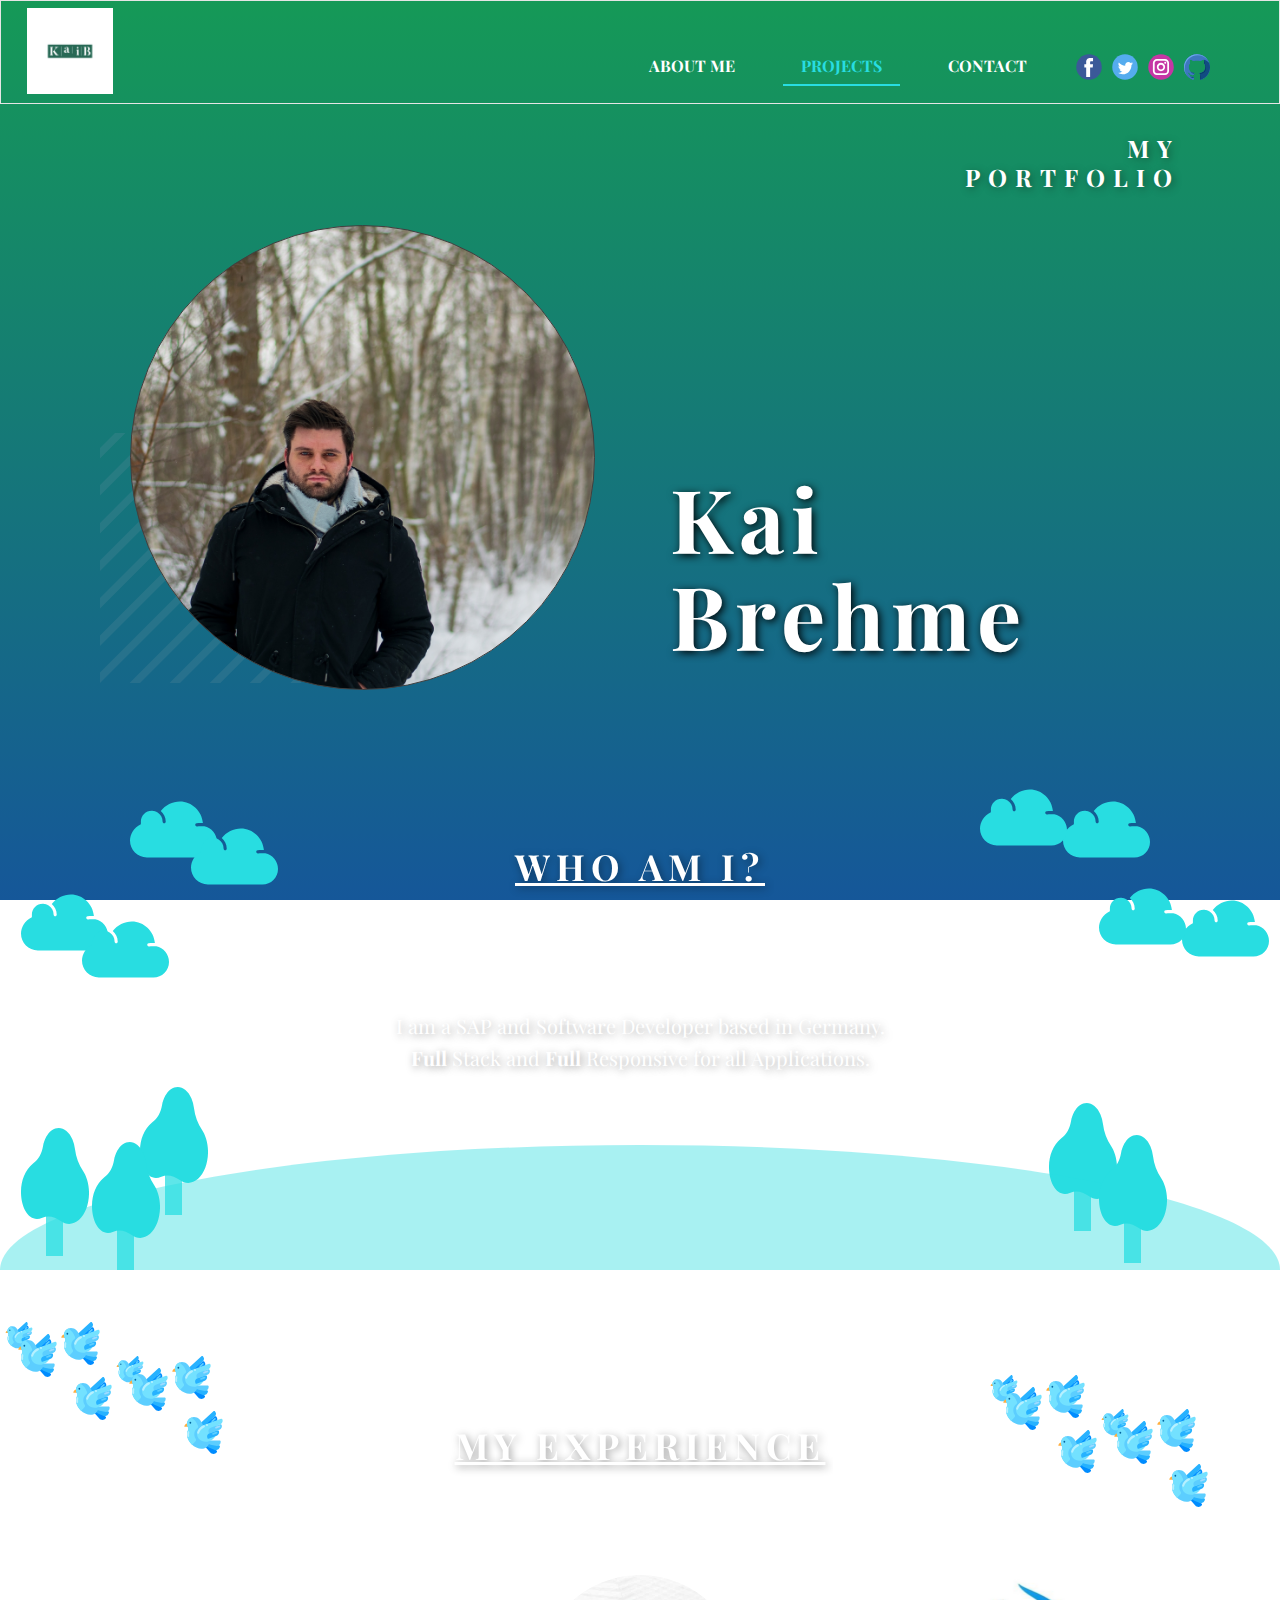
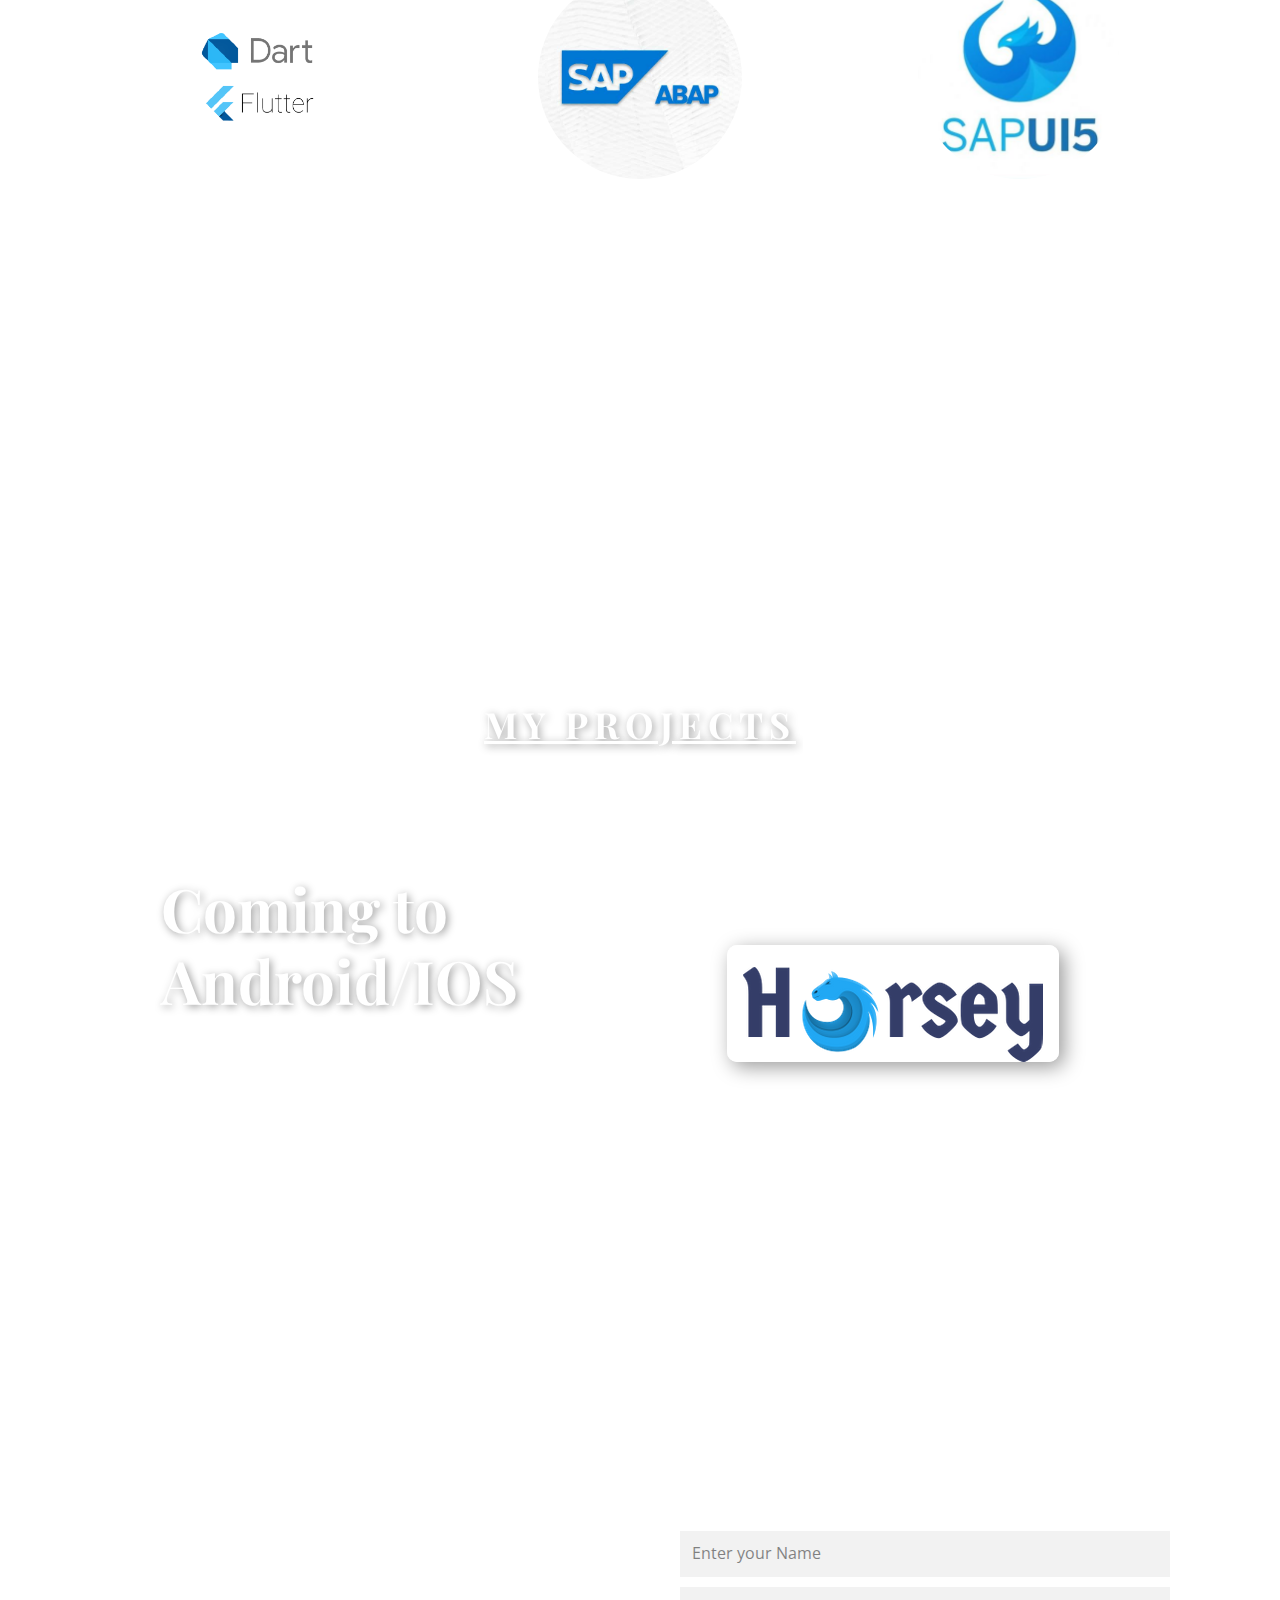
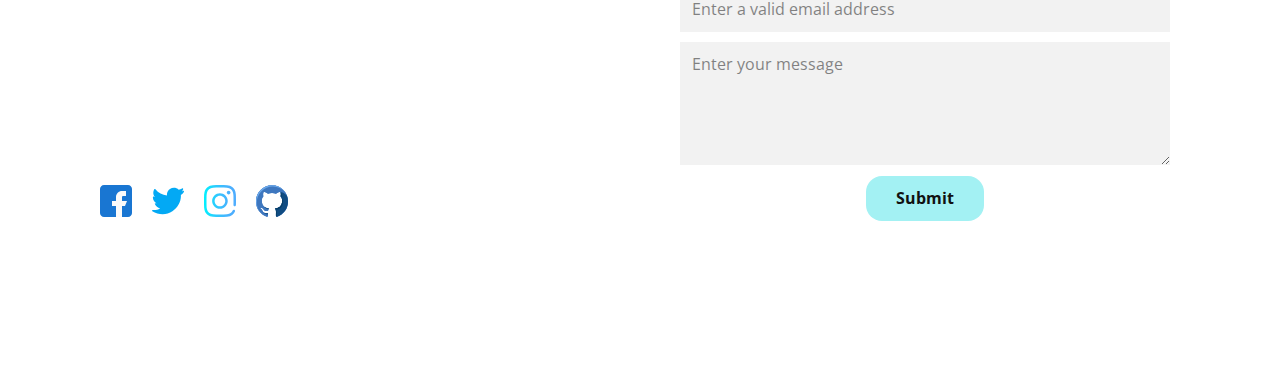
==== Kbrehme-Portfolio.html @ d726b934 "new website layout and language" ====
<!DOCTYPE html>
<html style="font-size: 16px;">
  <head>
    <meta name="viewport" content="width=device-width, initial-scale=1.0">
    <meta charset="utf-8">
    <meta name="keywords" content="DigitalMedia, What is a Digital Marketing Agency?, Latest Work, Hello World!, Hello World!, Hello World!, Hello World!, It's Complicated, Technical/Digital Agency, Subscribe to our free newsletter!">
    <meta name="description" content="">
    <meta name="page_type" content="np-template-header-footer-from-plugin">
    <title>Kbrehme Portfolio</title>
    <link rel="stylesheet" href="nicepage.css" media="screen">
<link rel="stylesheet" href="Kbrehme-Portfolio.css" media="screen">
    <script class="u-script" type="text/javascript" src="jquery.js" defer=""></script>
    <script class="u-script" type="text/javascript" src="nicepage.js" defer=""></script>
    <meta name="generator" content="Nicepage 3.8.0, nicepage.com">
    <link rel="icon" href="images/favicon.jpg">
    <link id="u-theme-google-font" rel="stylesheet" href="https://fonts.googleapis.com/css?family=Roboto:100,100i,300,300i,400,400i,500,500i,700,700i,900,900i|Open+Sans:300,300i,400,400i,600,600i,700,700i,800,800i">
    <link id="u-page-google-font" rel="stylesheet" href="https://fonts.googleapis.com/css?family=Playfair+Display:400,400i,700,700i,900,900i">
    
    
    
    
    
    
    <script type="application/ld+json">{
		"@context": "http://schema.org",
		"@type": "Organization",
		"name": "Kbrehme Portfolio",
		"url": "index.html",
		"logo": "images/logo_size.jpg",
		"sameAs": []
}</script>
    <meta property="og:title" content="Kbrehme Portfolio">
    <meta property="og:type" content="website">
    <meta name="theme-color" content="#28dde1">
    <link rel="canonical" href="index.html">
    <meta property="og:url" content="index.html">
  </head>
  <body class="u-body u-gradient" style="background-image: linear-gradient(#159957, #155799);"><header class="u-align-center-sm u-align-center-xs u-border-1 u-border-grey-10 u-clearfix u-header u-header" id="sec-d9c2"><div class="u-clearfix u-sheet u-sheet-1">
        <a href="#" class="u-image u-logo u-image-1">
          <img src="images/logo_size.jpg" class="u-logo-image u-logo-image-1" data-image-width="86">
        </a>
        <div class="u-social-icons u-spacing-10 u-social-icons-1">
          <a class="u-social-url" title="facebook" target="_blank" href=""><span class="u-icon u-icon-circle u-social-facebook u-social-icon u-icon-1"><svg class="u-svg-link" preserveAspectRatio="xMidYMin slice" viewBox="0 0 112 112" style=""><use xmlns:xlink="http://www.w3.org/1999/xlink" xlink:href="#svg-64b4"></use></svg><svg class="u-svg-content" id="svg-64b4" style="color: rgb(59, 89, 152);"><circle fill="currentColor" cx="56.1" cy="56.1" r="55"></circle><path fill="#FFFFFF" d="M73.5,31.6h-9.1c-1.4,0-3.6,0.8-3.6,3.9v8.5h12.6L72,58.3H60.8v40.8H43.9V58.3h-8V43.9h8v-9.2
            c0-6.7,3.1-17,17-17h12.5v13.9H73.5z"></path></svg></span>
          </a>
          <a class="u-social-url" title="twitter" target="_blank" href=""><span class="u-icon u-icon-circle u-social-icon u-social-twitter u-icon-2"><svg class="u-svg-link" preserveAspectRatio="xMidYMin slice" viewBox="0 0 112 112" style=""><use xmlns:xlink="http://www.w3.org/1999/xlink" xlink:href="#svg-b772"></use></svg><svg class="u-svg-content" id="svg-b772" style="color: rgb(85, 172, 238);"><circle fill="currentColor" class="st0" cx="56.1" cy="56.1" r="55"></circle><path fill="#FFFFFF" d="M83.8,47.3c0,0.6,0,1.2,0,1.7c0,17.7-13.5,38.2-38.2,38.2C38,87.2,31,85,25,81.2c1,0.1,2.1,0.2,3.2,0.2
            c6.3,0,12.1-2.1,16.7-5.7c-5.9-0.1-10.8-4-12.5-9.3c0.8,0.2,1.7,0.2,2.5,0.2c1.2,0,2.4-0.2,3.5-0.5c-6.1-1.2-10.8-6.7-10.8-13.1
            c0-0.1,0-0.1,0-0.2c1.8,1,3.9,1.6,6.1,1.7c-3.6-2.4-6-6.5-6-11.2c0-2.5,0.7-4.8,1.8-6.7c6.6,8.1,16.5,13.5,27.6,14
            c-0.2-1-0.3-2-0.3-3.1c0-7.4,6-13.4,13.4-13.4c3.9,0,7.3,1.6,9.8,4.2c3.1-0.6,5.9-1.7,8.5-3.3c-1,3.1-3.1,5.8-5.9,7.4
            c2.7-0.3,5.3-1,7.7-2.1C88.7,43,86.4,45.4,83.8,47.3z"></path></svg></span>
          </a>
          <a class="u-social-url" title="instagram" target="_blank" href=""><span class="u-icon u-icon-circle u-social-icon u-social-instagram u-icon-3"><svg class="u-svg-link" preserveAspectRatio="xMidYMin slice" viewBox="0 0 112 112" style=""><use xmlns:xlink="http://www.w3.org/1999/xlink" xlink:href="#svg-0587"></use></svg><svg class="u-svg-content" id="svg-0587" style="color: rgb(197, 54, 164);"><circle fill="currentColor" cx="56.1" cy="56.1" r="55"></circle><path fill="#FFFFFF" d="M55.9,38.2c-9.9,0-17.9,8-17.9,17.9C38,66,46,74,55.9,74c9.9,0,17.9-8,17.9-17.9C73.8,46.2,65.8,38.2,55.9,38.2
            z M55.9,66.4c-5.7,0-10.3-4.6-10.3-10.3c-0.1-5.7,4.6-10.3,10.3-10.3c5.7,0,10.3,4.6,10.3,10.3C66.2,61.8,61.6,66.4,55.9,66.4z"></path><path fill="#FFFFFF" d="M74.3,33.5c-2.3,0-4.2,1.9-4.2,4.2s1.9,4.2,4.2,4.2s4.2-1.9,4.2-4.2S76.6,33.5,74.3,33.5z"></path><path fill="#FFFFFF" d="M73.1,21.3H38.6c-9.7,0-17.5,7.9-17.5,17.5v34.5c0,9.7,7.9,17.6,17.5,17.6h34.5c9.7,0,17.5-7.9,17.5-17.5V38.8
            C90.6,29.1,82.7,21.3,73.1,21.3z M83,73.3c0,5.5-4.5,9.9-9.9,9.9H38.6c-5.5,0-9.9-4.5-9.9-9.9V38.8c0-5.5,4.5-9.9,9.9-9.9h34.5
            c5.5,0,9.9,4.5,9.9,9.9V73.3z"></path></svg></span>
          </a>
          <a class="u-social-url" target="_blank" title="YouTube" href=""><span class="u-icon u-icon-circle u-social-icon u-social-youtube u-icon-4"><svg class="u-svg-link" preserveAspectRatio="xMidYMin slice" viewBox="0 0 496 496" style=""><use xmlns:xlink="http://www.w3.org/1999/xlink" xlink:href="#svg-6558"></use></svg><svg xmlns="http://www.w3.org/2000/svg" xmlns:xlink="http://www.w3.org/1999/xlink" version="1.1" xml:space="preserve" class="u-svg-content" viewBox="0 0 496 496" x="0px" y="0px" id="svg-6558" style="enable-background:new 0 0 496 496;"><path id="SVGCleanerId_0" style="fill:#3E77BF;" d="M247.992,5.163C111.048,5.163,0,116.627,0,254.163  c0,109.992,71.048,203.32,169.632,236.24c12.392,2.296,16.912-5.392,16.912-12c0-5.904-0.216-21.56-0.336-42.344  c-69,15.064-83.552-33.376-83.552-33.376c-11.264-28.768-27.52-36.408-27.52-36.408c-22.528-15.456,1.696-15.16,1.696-15.16  c24.88,1.752,37.976,25.672,37.976,25.672c22.144,38.048,58.064,27.048,72.192,20.672c2.232-16.08,8.656-27.064,15.736-33.28  c-55.056-6.296-112.944-27.64-112.944-123.04c0-27.176,9.656-49.408,25.52-66.832c-2.568-6.296-11.072-31.6,2.416-65.872  c0,0,20.832-6.688,68.2,25.52c19.784-5.52,41-8.28,62.096-8.392c21.048,0.112,42.28,2.864,62.096,8.392  c47.328-32.208,68.128-25.52,68.128-25.52c13.52,34.272,5.016,59.576,2.456,65.872c15.904,17.424,25.504,39.648,25.504,66.832  c0,95.64-57.984,116.68-113.232,122.856c8.904,7.688,16.832,22.872,16.832,46.112c0,33.296-0.296,60.128-0.296,68.296  c0,6.672,4.472,14.424,17.048,11.968C425.016,457.387,496,364.123,496,254.163C496,116.627,384.952,5.163,247.992,5.163z"></path><g><path id="SVGCleanerId_0_1_" style="fill:#3E77BF;" d="M247.992,5.163C111.048,5.163,0,116.627,0,254.163   c0,109.992,71.048,203.32,169.632,236.24c12.392,2.296,16.912-5.392,16.912-12c0-5.904-0.216-21.56-0.336-42.344   c-69,15.064-83.552-33.376-83.552-33.376c-11.264-28.768-27.52-36.408-27.52-36.408c-22.528-15.456,1.696-15.16,1.696-15.16   c24.88,1.752,37.976,25.672,37.976,25.672c22.144,38.048,58.064,27.048,72.192,20.672c2.232-16.08,8.656-27.064,15.736-33.28   c-55.056-6.296-112.944-27.64-112.944-123.04c0-27.176,9.656-49.408,25.52-66.832c-2.568-6.296-11.072-31.6,2.416-65.872   c0,0,20.832-6.688,68.2,25.52c19.784-5.52,41-8.28,62.096-8.392c21.048,0.112,42.28,2.864,62.096,8.392   c47.328-32.208,68.128-25.52,68.128-25.52c13.52,34.272,5.016,59.576,2.456,65.872c15.904,17.424,25.504,39.648,25.504,66.832   c0,95.64-57.984,116.68-113.232,122.856c8.904,7.688,16.832,22.872,16.832,46.112c0,33.296-0.296,60.128-0.296,68.296   c0,6.672,4.472,14.424,17.048,11.968C425.016,457.387,496,364.123,496,254.163C496,116.627,384.952,5.163,247.992,5.163z"></path>
</g><g><path style="fill:#114C82;" d="M378.496,109.131c13.128,33.904,4.752,58.928,2.2,65.176c15.904,17.424,25.504,39.648,25.504,66.832   c0,95.64-57.984,116.68-113.232,122.856c8.904,7.688,16.832,22.872,16.832,46.112c0,33.296-0.296,60.128-0.296,68.296   c0,6.672,4.472,14.424,17.048,11.968C425.016,457.387,496,364.123,496,254.163c0-29.56-5.152-57.896-14.568-84.2   C447.24,133.963,409.184,109.987,378.496,109.131z"></path><path style="fill:#114C82;" d="M192.976,377.323c2.784-5.616,6.184-9.984,9.76-13.144c-30.176-3.456-61.168-11.512-83.048-33.744   C136.52,358.451,163.928,371.195,192.976,377.323z"></path>
</g><path style="fill:#6CA9EA;" d="M12.912,270.947c0-137.536,111.048-249,247.992-249c76.04,0,144.056,34.392,189.536,88.488  C405.52,46.755,331.616,5.163,247.992,5.163C111.048,5.163,0,116.627,0,254.163c0,61.32,22.12,117.424,58.752,160.792  C29.944,374.291,12.912,324.643,12.912,270.947z"></path><path style="fill:#083E66;" d="M322.712,426.899c0-23.232-7.928-38.44-16.832-46.128c55.248-6.16,113.24-27.216,113.24-122.848  c0-27.184-9.6-49.4-25.52-66.824c2.576-6.296,11.096-31.608-2.456-65.872c0,0-2.576-0.792-7.896-0.488  c5.808,25.84-0.416,44.32-2.552,49.568c15.904,17.424,25.504,39.648,25.504,66.832c0,95.64-57.984,116.68-113.232,122.856  c8.904,7.688,16.832,22.872,16.832,46.112c0,33.296-0.296,60.128-0.296,68.296c0,5.872,3.496,12.568,12.92,12.408  C322.488,479.555,322.712,455.659,322.712,426.899z"></path><path style="fill:#114C82;" d="M117.464,423.995c5.208,10.72,22.712,36.4,68.888,30.992c-0.064-5.648-0.112-11.976-0.144-18.928  C150.584,443.835,129.552,434.667,117.464,423.995z"></path><path style="fill:#6CA9EA;" d="M126.368,391.387c-1.592-2.4-4.576-6.472-8.904-10.544  C120.272,385.011,123.256,388.507,126.368,391.387z"></path></svg></span>
          </a>
        </div>
        <nav class="u-align-left u-menu u-menu-dropdown u-offcanvas u-menu-1">
          <div class="menu-collapse u-custom-font u-font-playfair-display" style="font-size: 1rem; letter-spacing: 0px; font-weight: 700; text-transform: uppercase;">
            <a class="u-button-style u-custom-active-border-color u-custom-active-color u-custom-border u-custom-border-color u-custom-border-radius u-custom-borders u-custom-color u-custom-hover-border-color u-custom-hover-color u-custom-left-right-menu-spacing u-custom-text-active-color u-custom-text-color u-custom-text-hover-color u-custom-top-bottom-menu-spacing u-nav-link" href="#">
              <svg class="u-svg-link" preserveAspectRatio="xMidYMin slice" viewBox="0 0 302 302" style=""><use xmlns:xlink="http://www.w3.org/1999/xlink" xlink:href="#svg-8a8f"></use></svg>
              <svg xmlns="http://www.w3.org/2000/svg" xmlns:xlink="http://www.w3.org/1999/xlink" version="1.1" id="svg-8a8f" x="0px" y="0px" viewBox="0 0 302 302" style="enable-background:new 0 0 302 302;" xml:space="preserve" class="u-svg-content"><g><rect y="36" width="302" height="30"></rect><rect y="236" width="302" height="30"></rect><rect y="136" width="302" height="30"></rect>
</g><g></g><g></g><g></g><g></g><g></g><g></g><g></g><g></g><g></g><g></g><g></g><g></g><g></g><g></g><g></g></svg>
            </a>
          </div>
          <div class="u-custom-menu u-nav-container">
            <ul class="u-custom-font u-font-playfair-display u-nav u-spacing-30 u-unstyled u-nav-1"><li class="u-nav-item"><a class="u-border-2 u-border-active-palette-1-base u-border-hover-palette-1-base u-border-no-left u-border-no-right u-border-no-top u-button-style u-nav-link u-text-active-palette-1-base u-text-hover-palette-1-light-2 u-text-white" style="padding: 10px 18px;">About me</a>
</li><li class="u-nav-item"><a class="u-border-2 u-border-active-palette-1-base u-border-hover-palette-1-base u-border-no-left u-border-no-right u-border-no-top u-button-style u-nav-link u-text-active-palette-1-base u-text-hover-palette-1-light-2 u-text-white" href="Kbrehme-Portfolio.html#sec-0427" data-page-id="90511820" style="padding: 10px 18px;">Projects</a>
</li><li class="u-nav-item"><a class="u-border-2 u-border-active-palette-1-base u-border-hover-palette-1-base u-border-no-left u-border-no-right u-border-no-top u-button-style u-nav-link u-text-active-palette-1-base u-text-hover-palette-1-light-2 u-text-white" href="Contact.html" style="padding: 10px 18px;">Contact</a>
</li></ul>
          </div>
          <div class="u-custom-menu u-nav-container-collapse">
            <div class="u-align-center u-black u-container-style u-inner-container-layout u-opacity u-opacity-95 u-sidenav">
              <div class="u-sidenav-overflow">
                <div class="u-menu-close"></div>
                <ul class="u-align-center u-nav u-popupmenu-items u-unstyled u-nav-2"><li class="u-nav-item"><a class="u-button-style u-nav-link" style="padding: 10px 0px;">About me</a>
</li><li class="u-nav-item"><a class="u-button-style u-nav-link" href="Kbrehme-Portfolio.html#sec-0427" data-page-id="90511820" style="padding: 10px 0px;">Projects</a>
</li><li class="u-nav-item"><a class="u-button-style u-nav-link" href="Contact.html" style="padding: 10px 0px;">Contact</a>
</li></ul>
              </div>
            </div>
            <div class="u-black u-menu-overlay u-opacity u-opacity-70"></div>
          </div>
        </nav>
      </div></header>
    <section class="u-align-right u-clearfix u-lightbox u-section-1" id="carousel_c3b4">
      <div class="u-clearfix u-sheet u-sheet-1">
        <h4 class="u-custom-font u-font-playfair-display u-text u-text-body-alt-color u-text-1">My Portfolio </h4>
        <div class="u-clearfix u-expanded-width u-layout-wrap u-layout-wrap-1">
          <div class="u-layout">
            <div class="u-layout-row">
              <div class="u-container-style u-layout-cell u-left-cell u-shape-rectangle u-size-30 u-layout-cell-1">
                <div class="u-container-layout u-valign-middle-xs u-container-layout-1">
                  <div class="u-opacity u-opacity-25 u-shape u-shape-svg u-text-palette-4-dark-1 u-shape-1">
                    <svg class="u-svg-link" preserveAspectRatio="none" viewBox="0 0 160 160" style=""><use xmlns:xlink="http://www.w3.org/1999/xlink" xlink:href="#svg-18de"></use></svg>
                    <svg class="u-svg-content" id="svg-18de" style="enable-background:new 0 0 160 160;"><path d="M0,153.3L153.3,0h6.7L0,160V153.3z M129.6,0h6.7L0,136.3v-6.7L129.6,0z M105.6,0h6.7L0,112.3v-6.7L105.6,0z M81.6,0h6.7
	L0,88.3v-6.7L81.6,0z M57.6,0h6.7L0,64.3v-6.7L57.6,0z M33.3,0H40L0,40v-6.7L33.3,0z M9.6,0h6.7L0,16.3V9.6L9.6,0z M18.9,160
	L160,18.9v6.7L25.6,160H18.9z M44.5,160L160,44.5v6.7L51.2,160H44.5z M70.2,160L160,70.2V77l-83,83H70.2z M95.8,160L160,95.8v6.7
	L102.6,160H95.8z M121.8,160l38.2-38.2v6.7L128.5,160H121.8z M147.4,160l12.6-12.6v6.7l-5.9,5.9L147.4,160L147.4,160z"></path></svg>
                  </div>
                  <div class="u-border-1 u-border-grey-75 u-expanded-width-lg u-expanded-width-md u-image u-image-circle u-image-1" data-image-width="1600" data-image-height="1067"></div>
                </div>
              </div>
              <div class="u-align-left u-container-style u-layout-cell u-right-cell u-size-30 u-layout-cell-2">
                <div class="u-container-layout u-valign-bottom u-container-layout-2">
                  <h1 class="u-custom-font u-font-playfair-display u-text u-text-body-alt-color u-text-2" data-animation-name="fadeIn" data-animation-duration="1000" data-animation-delay="0">Kai&nbsp;<br>Brehme
                  </h1>
                </div>
              </div>
            </div>
          </div>
        </div>
      </div>
    </section>
    <section class="u-align-center u-clearfix u-section-2" id="sec-a98d"><span class="u-icon u-icon-rectangle u-text-palette-1-base u-icon-1" data-animation-name="lightSpeedIn" data-animation-duration="1750" data-animation-delay="1000" data-animation-direction=""><svg class="u-svg-link" preserveAspectRatio="xMidYMin slice" viewBox="0 0 56 56" style=""><use xmlns:xlink="http://www.w3.org/1999/xlink" xlink:href="#svg-8fdb"></use></svg><svg xmlns="http://www.w3.org/2000/svg" xmlns:xlink="http://www.w3.org/1999/xlink" version="1.1" xml:space="preserve" class="u-svg-content" viewBox="0 0 56 56" x="0px" y="0px" id="svg-8fdb" style="enable-background:new 0 0 56 56;"><path d="M25,46H10.845C4.865,46,0,41.135,0,35.154C0,31,2.705,26.688,6.433,24.901L7,24.63V24c0-0.127,0.008-0.256,0.015-0.386
	l0.009-0.16l-0.012-0.21C7.006,23.163,7,23.082,7,23c0-3.859,3.141-7,7-7c0.309,0,0.614,0.027,0.917,0.067
	c0.078,0.01,0.156,0.023,0.233,0.036c0.267,0.044,0.53,0.102,0.789,0.177c0.035,0.01,0.071,0.017,0.106,0.027
	c0.285,0.087,0.563,0.197,0.835,0.321c0.071,0.032,0.14,0.067,0.21,0.101c0.24,0.119,0.475,0.249,0.702,0.396
	C19.719,18.373,21,20.538,21,23c0,0.553,0.447,1,1,1s1-0.447,1-1c0-2.754-1.246-5.219-3.2-6.871C22.667,12.379,27.388,10,32.085,10
	c7.745,0,14.177,6.135,14.848,13.888c-1.022-0.072-2.552-0.109-4.083,0.124c-0.546,0.083-0.921,0.593-0.838,1.139
	c0.075,0.495,0.501,0.85,0.987,0.85c0.05,0,0.101-0.004,0.151-0.012c2.227-0.337,4.548-0.021,4.684-0.002
	C52.49,26.872,56,31.161,56,35.972C56,41.501,51.501,46,45.972,46H33H25z"></path></svg></span>
      <h5 class="u-custom-font u-font-playfair-display u-text u-text-body-alt-color u-text-1" data-animation-name="fadeIn" data-animation-duration="1000" data-animation-delay="750" data-animation-direction="Left">Who am i?</h5><span class="u-icon u-icon-rectangle u-text-palette-1-base u-icon-2" data-animation-name="lightSpeedIn" data-animation-duration="2000" data-animation-delay="1000" data-animation-direction=""><svg class="u-svg-link" preserveAspectRatio="xMidYMin slice" viewBox="0 0 56 56" style=""><use xmlns:xlink="http://www.w3.org/1999/xlink" xlink:href="#svg-85b1"></use></svg><svg xmlns="http://www.w3.org/2000/svg" xmlns:xlink="http://www.w3.org/1999/xlink" version="1.1" xml:space="preserve" class="u-svg-content" viewBox="0 0 56 56" x="0px" y="0px" id="svg-85b1" style="enable-background:new 0 0 56 56;"><path d="M25,46H10.845C4.865,46,0,41.135,0,35.154C0,31,2.705,26.688,6.433,24.901L7,24.63V24c0-0.127,0.008-0.256,0.015-0.386
	l0.009-0.16l-0.012-0.21C7.006,23.163,7,23.082,7,23c0-3.859,3.141-7,7-7c0.309,0,0.614,0.027,0.917,0.067
	c0.078,0.01,0.156,0.023,0.233,0.036c0.267,0.044,0.53,0.102,0.789,0.177c0.035,0.01,0.071,0.017,0.106,0.027
	c0.285,0.087,0.563,0.197,0.835,0.321c0.071,0.032,0.14,0.067,0.21,0.101c0.24,0.119,0.475,0.249,0.702,0.396
	C19.719,18.373,21,20.538,21,23c0,0.553,0.447,1,1,1s1-0.447,1-1c0-2.754-1.246-5.219-3.2-6.871C22.667,12.379,27.388,10,32.085,10
	c7.745,0,14.177,6.135,14.848,13.888c-1.022-0.072-2.552-0.109-4.083,0.124c-0.546,0.083-0.921,0.593-0.838,1.139
	c0.075,0.495,0.501,0.85,0.987,0.85c0.05,0,0.101-0.004,0.151-0.012c2.227-0.337,4.548-0.021,4.684-0.002
	C52.49,26.872,56,31.161,56,35.972C56,41.501,51.501,46,45.972,46H33H25z"></path></svg></span><span class="u-icon u-icon-rectangle u-text-palette-1-base u-icon-3" data-animation-name="lightSpeedIn" data-animation-duration="2250" data-animation-delay="1000" data-animation-direction=""><svg class="u-svg-link" preserveAspectRatio="xMidYMin slice" viewBox="0 0 56 56" style=""><use xmlns:xlink="http://www.w3.org/1999/xlink" xlink:href="#svg-8970"></use></svg><svg xmlns="http://www.w3.org/2000/svg" xmlns:xlink="http://www.w3.org/1999/xlink" version="1.1" xml:space="preserve" class="u-svg-content" viewBox="0 0 56 56" x="0px" y="0px" id="svg-8970" style="enable-background:new 0 0 56 56;"><path d="M25,46H10.845C4.865,46,0,41.135,0,35.154C0,31,2.705,26.688,6.433,24.901L7,24.63V24c0-0.127,0.008-0.256,0.015-0.386
	l0.009-0.16l-0.012-0.21C7.006,23.163,7,23.082,7,23c0-3.859,3.141-7,7-7c0.309,0,0.614,0.027,0.917,0.067
	c0.078,0.01,0.156,0.023,0.233,0.036c0.267,0.044,0.53,0.102,0.789,0.177c0.035,0.01,0.071,0.017,0.106,0.027
	c0.285,0.087,0.563,0.197,0.835,0.321c0.071,0.032,0.14,0.067,0.21,0.101c0.24,0.119,0.475,0.249,0.702,0.396
	C19.719,18.373,21,20.538,21,23c0,0.553,0.447,1,1,1s1-0.447,1-1c0-2.754-1.246-5.219-3.2-6.871C22.667,12.379,27.388,10,32.085,10
	c7.745,0,14.177,6.135,14.848,13.888c-1.022-0.072-2.552-0.109-4.083,0.124c-0.546,0.083-0.921,0.593-0.838,1.139
	c0.075,0.495,0.501,0.85,0.987,0.85c0.05,0,0.101-0.004,0.151-0.012c2.227-0.337,4.548-0.021,4.684-0.002
	C52.49,26.872,56,31.161,56,35.972C56,41.501,51.501,46,45.972,46H33H25z"></path></svg></span><span class="u-icon u-icon-rectangle u-text-palette-1-base u-icon-4" data-animation-name="lightSpeedIn" data-animation-duration="2250" data-animation-delay="1000" data-animation-direction=""><svg class="u-svg-link" preserveAspectRatio="xMidYMin slice" viewBox="0 0 56 56" style=""><use xmlns:xlink="http://www.w3.org/1999/xlink" xlink:href="#svg-6c9e"></use></svg><svg xmlns="http://www.w3.org/2000/svg" xmlns:xlink="http://www.w3.org/1999/xlink" version="1.1" xml:space="preserve" class="u-svg-content" viewBox="0 0 56 56" x="0px" y="0px" id="svg-6c9e" style="enable-background:new 0 0 56 56;"><path d="M25,46H10.845C4.865,46,0,41.135,0,35.154C0,31,2.705,26.688,6.433,24.901L7,24.63V24c0-0.127,0.008-0.256,0.015-0.386
	l0.009-0.16l-0.012-0.21C7.006,23.163,7,23.082,7,23c0-3.859,3.141-7,7-7c0.309,0,0.614,0.027,0.917,0.067
	c0.078,0.01,0.156,0.023,0.233,0.036c0.267,0.044,0.53,0.102,0.789,0.177c0.035,0.01,0.071,0.017,0.106,0.027
	c0.285,0.087,0.563,0.197,0.835,0.321c0.071,0.032,0.14,0.067,0.21,0.101c0.24,0.119,0.475,0.249,0.702,0.396
	C19.719,18.373,21,20.538,21,23c0,0.553,0.447,1,1,1s1-0.447,1-1c0-2.754-1.246-5.219-3.2-6.871C22.667,12.379,27.388,10,32.085,10
	c7.745,0,14.177,6.135,14.848,13.888c-1.022-0.072-2.552-0.109-4.083,0.124c-0.546,0.083-0.921,0.593-0.838,1.139
	c0.075,0.495,0.501,0.85,0.987,0.85c0.05,0,0.101-0.004,0.151-0.012c2.227-0.337,4.548-0.021,4.684-0.002
	C52.49,26.872,56,31.161,56,35.972C56,41.501,51.501,46,45.972,46H33H25z"></path></svg></span><span class="u-icon u-icon-rectangle u-text-palette-1-base u-icon-5" data-animation-name="lightSpeedIn" data-animation-duration="2250" data-animation-delay="1000" data-animation-direction=""><svg class="u-svg-link" preserveAspectRatio="xMidYMin slice" viewBox="0 0 56 56" style=""><use xmlns:xlink="http://www.w3.org/1999/xlink" xlink:href="#svg-85f9"></use></svg><svg xmlns="http://www.w3.org/2000/svg" xmlns:xlink="http://www.w3.org/1999/xlink" version="1.1" xml:space="preserve" class="u-svg-content" viewBox="0 0 56 56" x="0px" y="0px" id="svg-85f9" style="enable-background:new 0 0 56 56;"><path d="M25,46H10.845C4.865,46,0,41.135,0,35.154C0,31,2.705,26.688,6.433,24.901L7,24.63V24c0-0.127,0.008-0.256,0.015-0.386
	l0.009-0.16l-0.012-0.21C7.006,23.163,7,23.082,7,23c0-3.859,3.141-7,7-7c0.309,0,0.614,0.027,0.917,0.067
	c0.078,0.01,0.156,0.023,0.233,0.036c0.267,0.044,0.53,0.102,0.789,0.177c0.035,0.01,0.071,0.017,0.106,0.027
	c0.285,0.087,0.563,0.197,0.835,0.321c0.071,0.032,0.14,0.067,0.21,0.101c0.24,0.119,0.475,0.249,0.702,0.396
	C19.719,18.373,21,20.538,21,23c0,0.553,0.447,1,1,1s1-0.447,1-1c0-2.754-1.246-5.219-3.2-6.871C22.667,12.379,27.388,10,32.085,10
	c7.745,0,14.177,6.135,14.848,13.888c-1.022-0.072-2.552-0.109-4.083,0.124c-0.546,0.083-0.921,0.593-0.838,1.139
	c0.075,0.495,0.501,0.85,0.987,0.85c0.05,0,0.101-0.004,0.151-0.012c2.227-0.337,4.548-0.021,4.684-0.002
	C52.49,26.872,56,31.161,56,35.972C56,41.501,51.501,46,45.972,46H33H25z"></path></svg></span><span class="u-icon u-icon-rectangle u-text-palette-1-base u-icon-6" data-animation-name="lightSpeedIn" data-animation-duration="2250" data-animation-delay="1000" data-animation-direction=""><svg class="u-svg-link" preserveAspectRatio="xMidYMin slice" viewBox="0 0 56 56" style=""><use xmlns:xlink="http://www.w3.org/1999/xlink" xlink:href="#svg-9eb3"></use></svg><svg xmlns="http://www.w3.org/2000/svg" xmlns:xlink="http://www.w3.org/1999/xlink" version="1.1" xml:space="preserve" class="u-svg-content" viewBox="0 0 56 56" x="0px" y="0px" id="svg-9eb3" style="enable-background:new 0 0 56 56;"><path d="M25,46H10.845C4.865,46,0,41.135,0,35.154C0,31,2.705,26.688,6.433,24.901L7,24.63V24c0-0.127,0.008-0.256,0.015-0.386
	l0.009-0.16l-0.012-0.21C7.006,23.163,7,23.082,7,23c0-3.859,3.141-7,7-7c0.309,0,0.614,0.027,0.917,0.067
	c0.078,0.01,0.156,0.023,0.233,0.036c0.267,0.044,0.53,0.102,0.789,0.177c0.035,0.01,0.071,0.017,0.106,0.027
	c0.285,0.087,0.563,0.197,0.835,0.321c0.071,0.032,0.14,0.067,0.21,0.101c0.24,0.119,0.475,0.249,0.702,0.396
	C19.719,18.373,21,20.538,21,23c0,0.553,0.447,1,1,1s1-0.447,1-1c0-2.754-1.246-5.219-3.2-6.871C22.667,12.379,27.388,10,32.085,10
	c7.745,0,14.177,6.135,14.848,13.888c-1.022-0.072-2.552-0.109-4.083,0.124c-0.546,0.083-0.921,0.593-0.838,1.139
	c0.075,0.495,0.501,0.85,0.987,0.85c0.05,0,0.101-0.004,0.151-0.012c2.227-0.337,4.548-0.021,4.684-0.002
	C52.49,26.872,56,31.161,56,35.972C56,41.501,51.501,46,45.972,46H33H25z"></path></svg></span><span class="u-icon u-icon-rectangle u-text-palette-1-base u-icon-7" data-animation-name="lightSpeedIn" data-animation-duration="1750" data-animation-delay="1000" data-animation-direction=""><svg class="u-svg-link" preserveAspectRatio="xMidYMin slice" viewBox="0 0 56 56" style=""><use xmlns:xlink="http://www.w3.org/1999/xlink" xlink:href="#svg-7c38"></use></svg><svg xmlns="http://www.w3.org/2000/svg" xmlns:xlink="http://www.w3.org/1999/xlink" version="1.1" xml:space="preserve" class="u-svg-content" viewBox="0 0 56 56" x="0px" y="0px" id="svg-7c38" style="enable-background:new 0 0 56 56;"><path d="M25,46H10.845C4.865,46,0,41.135,0,35.154C0,31,2.705,26.688,6.433,24.901L7,24.63V24c0-0.127,0.008-0.256,0.015-0.386
	l0.009-0.16l-0.012-0.21C7.006,23.163,7,23.082,7,23c0-3.859,3.141-7,7-7c0.309,0,0.614,0.027,0.917,0.067
	c0.078,0.01,0.156,0.023,0.233,0.036c0.267,0.044,0.53,0.102,0.789,0.177c0.035,0.01,0.071,0.017,0.106,0.027
	c0.285,0.087,0.563,0.197,0.835,0.321c0.071,0.032,0.14,0.067,0.21,0.101c0.24,0.119,0.475,0.249,0.702,0.396
	C19.719,18.373,21,20.538,21,23c0,0.553,0.447,1,1,1s1-0.447,1-1c0-2.754-1.246-5.219-3.2-6.871C22.667,12.379,27.388,10,32.085,10
	c7.745,0,14.177,6.135,14.848,13.888c-1.022-0.072-2.552-0.109-4.083,0.124c-0.546,0.083-0.921,0.593-0.838,1.139
	c0.075,0.495,0.501,0.85,0.987,0.85c0.05,0,0.101-0.004,0.151-0.012c2.227-0.337,4.548-0.021,4.684-0.002
	C52.49,26.872,56,31.161,56,35.972C56,41.501,51.501,46,45.972,46H33H25z"></path></svg></span><span class="u-icon u-icon-rectangle u-text-palette-1-base u-icon-8" data-animation-name="lightSpeedIn" data-animation-duration="2000" data-animation-delay="1000" data-animation-direction=""><svg class="u-svg-link" preserveAspectRatio="xMidYMin slice" viewBox="0 0 56 56" style=""><use xmlns:xlink="http://www.w3.org/1999/xlink" xlink:href="#svg-3139"></use></svg><svg xmlns="http://www.w3.org/2000/svg" xmlns:xlink="http://www.w3.org/1999/xlink" version="1.1" xml:space="preserve" class="u-svg-content" viewBox="0 0 56 56" x="0px" y="0px" id="svg-3139" style="enable-background:new 0 0 56 56;"><path d="M25,46H10.845C4.865,46,0,41.135,0,35.154C0,31,2.705,26.688,6.433,24.901L7,24.63V24c0-0.127,0.008-0.256,0.015-0.386
	l0.009-0.16l-0.012-0.21C7.006,23.163,7,23.082,7,23c0-3.859,3.141-7,7-7c0.309,0,0.614,0.027,0.917,0.067
	c0.078,0.01,0.156,0.023,0.233,0.036c0.267,0.044,0.53,0.102,0.789,0.177c0.035,0.01,0.071,0.017,0.106,0.027
	c0.285,0.087,0.563,0.197,0.835,0.321c0.071,0.032,0.14,0.067,0.21,0.101c0.24,0.119,0.475,0.249,0.702,0.396
	C19.719,18.373,21,20.538,21,23c0,0.553,0.447,1,1,1s1-0.447,1-1c0-2.754-1.246-5.219-3.2-6.871C22.667,12.379,27.388,10,32.085,10
	c7.745,0,14.177,6.135,14.848,13.888c-1.022-0.072-2.552-0.109-4.083,0.124c-0.546,0.083-0.921,0.593-0.838,1.139
	c0.075,0.495,0.501,0.85,0.987,0.85c0.05,0,0.101-0.004,0.151-0.012c2.227-0.337,4.548-0.021,4.684-0.002
	C52.49,26.872,56,31.161,56,35.972C56,41.501,51.501,46,45.972,46H33H25z"></path></svg></span>
      <p class="u-custom-font u-font-playfair-display u-text u-text-body-alt-color u-text-2">I am a SAP and Software Developer based in Germany.<br>
        <span style="font-weight: 700;">Full</span> Stack and<span style="font-weight: 700;"> Full</span> Responsive for all Applications.
      </p>
      <div class="u-opacity u-opacity-75 u-palette-1-base u-shape u-shape-rectangle u-shape-1"></div>
      <div class="u-shape u-shape-svg u-text-palette-1-base u-shape-2">
        <svg class="u-svg-link" preserveAspectRatio="none" viewBox="0 0 160 150" style=""><use xmlns:xlink="http://www.w3.org/1999/xlink" xlink:href="#svg-8d40"></use></svg>
        <svg xmlns="http://www.w3.org/2000/svg" xmlns:xlink="http://www.w3.org/1999/xlink" version="1.1" xml:space="preserve" class="u-svg-content" viewBox="0 0 160 150" x="0px" y="0px" id="svg-8d40"><path d="M121.1,18C110.7,1.5,89.8-4.6,72.6,3.7c-10.5,5-17.7,14.2-20.8,24.7C48.4,39.9,42.4,48,28.3,55.5
	c-50.6,26.9-27.3,99.4,22,84.7c14.3-4.2,29.7-1.4,43.2,5.1c13.3,6.5,29.3,6.4,43.2-1.8c21-12.5,29.3-40.1,18.8-62.7
	c-2.5-5.4-5.9-10.1-9.8-14c-9.4-9.3-16.4-21-18.8-34.2C125.9,27.6,124,22.6,121.1,18z"></path></svg>
      </div>
      <div class="u-expanded-width u-opacity u-opacity-40 u-shape u-shape-svg u-text-palette-1-base u-shape-3">
        <svg class="u-svg-link" preserveAspectRatio="none" viewBox="0 0 160 80" style=""><use xmlns:xlink="http://www.w3.org/1999/xlink" xlink:href="#svg-f133"></use></svg>
        <svg xmlns="http://www.w3.org/2000/svg" xmlns:xlink="http://www.w3.org/1999/xlink" version="1.1" xml:space="preserve" class="u-svg-content" viewBox="0 0 160 80" x="0px" y="0px" id="svg-f133"><path d="M80,0C35.8,0,0,35.8,0,80h160C160,35.8,124.2,0,80,0z"></path></svg>
      </div>
      <div class="u-opacity u-opacity-75 u-palette-1-base u-shape u-shape-rectangle u-shape-4"></div>
      <div class="u-shape u-shape-svg u-text-palette-1-base u-shape-5">
        <svg class="u-svg-link" preserveAspectRatio="none" viewBox="0 0 160 150" style=""><use xmlns:xlink="http://www.w3.org/1999/xlink" xlink:href="#svg-8125"></use></svg>
        <svg xmlns="http://www.w3.org/2000/svg" xmlns:xlink="http://www.w3.org/1999/xlink" version="1.1" xml:space="preserve" class="u-svg-content" viewBox="0 0 160 150" x="0px" y="0px" id="svg-8125"><path d="M121.1,18C110.7,1.5,89.8-4.6,72.6,3.7c-10.5,5-17.7,14.2-20.8,24.7C48.4,39.9,42.4,48,28.3,55.5
	c-50.6,26.9-27.3,99.4,22,84.7c14.3-4.2,29.7-1.4,43.2,5.1c13.3,6.5,29.3,6.4,43.2-1.8c21-12.5,29.3-40.1,18.8-62.7
	c-2.5-5.4-5.9-10.1-9.8-14c-9.4-9.3-16.4-21-18.8-34.2C125.9,27.6,124,22.6,121.1,18z"></path></svg>
      </div>
      <div class="u-opacity u-opacity-75 u-palette-1-base u-shape u-shape-rectangle u-shape-6"></div>
      <div class="u-shape u-shape-svg u-text-palette-1-base u-shape-7">
        <svg class="u-svg-link" preserveAspectRatio="none" viewBox="0 0 160 150" style=""><use xmlns:xlink="http://www.w3.org/1999/xlink" xlink:href="#svg-2332"></use></svg>
        <svg xmlns="http://www.w3.org/2000/svg" xmlns:xlink="http://www.w3.org/1999/xlink" version="1.1" xml:space="preserve" class="u-svg-content" viewBox="0 0 160 150" x="0px" y="0px" id="svg-2332"><path d="M121.1,18C110.7,1.5,89.8-4.6,72.6,3.7c-10.5,5-17.7,14.2-20.8,24.7C48.4,39.9,42.4,48,28.3,55.5
	c-50.6,26.9-27.3,99.4,22,84.7c14.3-4.2,29.7-1.4,43.2,5.1c13.3,6.5,29.3,6.4,43.2-1.8c21-12.5,29.3-40.1,18.8-62.7
	c-2.5-5.4-5.9-10.1-9.8-14c-9.4-9.3-16.4-21-18.8-34.2C125.9,27.6,124,22.6,121.1,18z"></path></svg>
      </div>
      <div class="u-opacity u-opacity-75 u-palette-1-base u-shape u-shape-rectangle u-shape-8"></div>
      <div class="u-shape u-shape-svg u-text-palette-1-base u-shape-9">
        <svg class="u-svg-link" preserveAspectRatio="none" viewBox="0 0 160 150" style=""><use xmlns:xlink="http://www.w3.org/1999/xlink" xlink:href="#svg-f2d5"></use></svg>
        <svg xmlns="http://www.w3.org/2000/svg" xmlns:xlink="http://www.w3.org/1999/xlink" version="1.1" xml:space="preserve" class="u-svg-content" viewBox="0 0 160 150" x="0px" y="0px" id="svg-f2d5"><path d="M121.1,18C110.7,1.5,89.8-4.6,72.6,3.7c-10.5,5-17.7,14.2-20.8,24.7C48.4,39.9,42.4,48,28.3,55.5
	c-50.6,26.9-27.3,99.4,22,84.7c14.3-4.2,29.7-1.4,43.2,5.1c13.3,6.5,29.3,6.4,43.2-1.8c21-12.5,29.3-40.1,18.8-62.7
	c-2.5-5.4-5.9-10.1-9.8-14c-9.4-9.3-16.4-21-18.8-34.2C125.9,27.6,124,22.6,121.1,18z"></path></svg>
      </div>
      <div class="u-opacity u-opacity-75 u-palette-1-base u-shape u-shape-rectangle u-shape-10"></div>
      <div class="u-shape u-shape-svg u-text-palette-1-base u-shape-11">
        <svg class="u-svg-link" preserveAspectRatio="none" viewBox="0 0 160 150" style=""><use xmlns:xlink="http://www.w3.org/1999/xlink" xlink:href="#svg-0274"></use></svg>
        <svg xmlns="http://www.w3.org/2000/svg" xmlns:xlink="http://www.w3.org/1999/xlink" version="1.1" xml:space="preserve" class="u-svg-content" viewBox="0 0 160 150" x="0px" y="0px" id="svg-0274"><path d="M121.1,18C110.7,1.5,89.8-4.6,72.6,3.7c-10.5,5-17.7,14.2-20.8,24.7C48.4,39.9,42.4,48,28.3,55.5
	c-50.6,26.9-27.3,99.4,22,84.7c14.3-4.2,29.7-1.4,43.2,5.1c13.3,6.5,29.3,6.4,43.2-1.8c21-12.5,29.3-40.1,18.8-62.7
	c-2.5-5.4-5.9-10.1-9.8-14c-9.4-9.3-16.4-21-18.8-34.2C125.9,27.6,124,22.6,121.1,18z"></path></svg>
      </div>
    </section>
    <section class="u-align-center u-clearfix u-section-3" id="sec-3fb6">
      <div class="u-clearfix u-sheet u-sheet-1">
        <h5 class="u-custom-font u-font-playfair-display u-text u-text-body-alt-color u-text-1" data-animation-name="fadeIn" data-animation-duration="1000" data-animation-delay="750" data-animation-direction="Left">MY Experience</h5><span class="u-icon u-icon-circle u-text-palette-1-base u-icon-1" data-animation-name="slideIn" data-animation-duration="3500" data-animation-delay="0" data-animation-direction="Right"><svg class="u-svg-link" preserveAspectRatio="xMidYMin slice" viewBox="0 0 497 497" style=""><use xmlns:xlink="http://www.w3.org/1999/xlink" xlink:href="#svg-b912"></use></svg><svg xmlns="http://www.w3.org/2000/svg" xmlns:xlink="http://www.w3.org/1999/xlink" version="1.1" xml:space="preserve" class="u-svg-content" viewBox="0 0 497 497" id="svg-b912"><g><g><g><g><g><path d="m363.228 3.458-144.794 131.39c-20.153 18.288-35.931 40.878-46.161 66.096-12.9 31.797-6.441 68.174 16.619 93.586 17.457 19.238 42.425 29.921 68.395 29.264 64.489-1.632 117.839-51.732 122.267-116.089 2.718-39.504-8.273-79.894-33.326-113.441l32.916-29.869c17.379-15.77 18.683-42.643 2.913-60.022-4.948-5.452-13.377-5.862-18.829-.915z" fill="#27b2ff"></path><g><path d="m394.594 125.751-87.383 79.293c-3.997 3.627-10.178 3.327-13.805-.67l-4.014-4.424c-14.873-16.39-13.643-41.734 2.747-56.607l86.54-78.528c5.452-4.947 13.881-4.538 18.828.914 15.77 17.379 14.466 44.252-2.913 60.022z" fill="#008cff"></path>
</g>
</g>
</g><path d="m387.178 99.01-31.476 28.562c-4.185 3.797-10.656 3.483-14.453-.701-3.797-4.185-3.483-10.656.702-14.453l31.476-28.562c4.185-3.797 10.656-3.483 14.453.701 3.797 4.185 3.483 10.656-.702 14.453z" fill="#5cceff"></path>
</g><path d="m398.946 457.626-123.203-92.708-12.705 41.658 64.031 73.845c20.053 23.126 56.326 21.87 74.73-2.589 4.792-6.368 3.514-15.414-2.853-20.206z" fill="#008cff"></path><path d="m427.199 397.209-138.971-28.009c-4.655 23.099 7.454 46.311 29.062 55.709l54.907 23.88c28.07 12.208 60.249-4.579 66.296-34.585 1.574-7.812-3.482-15.421-11.294-16.995z" fill="#27b2ff"></path><path d="m120.355 183.416c-2.418-24.049-22.718-42.823-47.404-42.823-22.079 0-40.649 15.018-46.056 35.395-.994 3.745 1.783 7.428 5.657 7.428z" fill="#ffaf40"></path><path d="m268.799 226.726c-18.792-18.792-32.723-157.369-130.375-157.369-44.567 0-80.979 34.867-80.979 79.204 0 14.542 3.924 28.164 10.766 39.873 6.311 10.8 6.582 23.975.931 35.135-23.168 45.754-7.593 112.413 41.403 161.409 57.704 57.704 139.908 69.055 183.608 25.355s32.349-125.904-25.354-183.607z" fill="#5cceff"></path><path d="m162.702 332.76c-.185-4.547-1.707-8.925-4.317-12.653-4.42-6.313-8.047-13.23-10.733-20.619-3.626-9.959-5.386-20.287-5.386-30.521 0-22.928 8.832-45.421 25.399-62.395 3.85-3.95 7.872-7.709 12.05-11.273 6.489-5.534 8.744-14.544 5.935-22.597-14.195-40.702-42.015-75.01-78.004-97.471-29.403 11.72-50.202 39.817-50.202 73.329 0 14.541 3.929 28.163 10.764 39.874 6.314 10.801 6.589 23.979.937 35.131-23.165 45.762-7.592 112.417 41.398 161.416 1.411 1.401 2.831 2.783 4.269 4.137 16.529-11.39 31.133-25.369 43.24-41.345 3.229-4.262 4.874-9.517 4.657-14.859z" fill="#73e1ff"></path><path d="m432.688 340.343-141.754 1.77c.294 23.561 17.004 43.717 40.103 48.372l58.695 11.83c30.006 6.048 57.947-17.117 57.565-47.724-.1-7.968-6.641-14.347-14.609-14.248z" fill="#5cceff"></path><g><g><g><path d="m450.65 90.498-183.73 66.872c-25.573 9.308-48.722 24.254-67.729 43.729-23.968 24.557-31.745 60.675-20.008 92.92 8.885 24.411 27.959 43.743 52.248 52.956 60.316 22.878 128.652-3.325 157.089-61.228 17.456-35.543 22.556-77.089 12.051-117.619l41.768-15.202c22.052-8.026 33.423-32.41 25.396-54.462-2.519-6.917-10.168-10.483-17.085-7.966z" fill="#73e1ff"></path><g><path d="m401.106 286.741-93.838 34.154c-5.072 1.846-10.68-.769-12.526-5.841l-2.043-5.613c-7.57-20.798 3.154-43.794 23.951-51.364l92.768-33.765c6.917-2.518 14.566 1.049 17.084 7.966 8.027 22.053-3.343 46.436-25.396 54.463z" fill="#27b2ff"></path><path d="m433.437 215.57-110.88 40.357c-5.072 1.846-10.68-.769-12.526-5.841l-2.043-5.613c-7.57-20.798 3.154-43.794 23.951-51.364l109.811-39.968c6.917-2.518 14.566 1.049 17.084 7.966 8.025 22.053-3.345 46.437-25.397 54.463z" fill="#5cceff"></path>
</g>
</g><path d="m199.189 201.101c-11.985 12.277-19.921 27.448-23.391 43.573-.29 1.346-.549 2.698-.776 4.056-1.55 9.265 7.402 16.789 16.23 13.576l.065-.024c4.154-1.512 7.143-5.152 7.875-9.511 2.155-12.835 8.115-25.004 17.483-34.602 12.275-12.582 26.763-23.079 42.532-30.919 5.563-2.766 8.153-9.271 6.029-15.109-2.488-6.836-10.372-10.025-16.889-6.793-18.241 9.044-34.874 21.111-49.158 35.753z" fill="#b6f0ff"></path>
</g><circle cx="288.84" cy="162.455" fill="#b6f0ff" r="12.275"></circle><path d="m436.684 188.011-39.939 14.537c-5.31 1.933-11.182-.805-13.115-6.115-1.933-5.31.805-11.182 6.115-13.115l39.939-14.537c5.31-1.933 11.182.805 13.115 6.115 1.933 5.311-.805 11.182-6.115 13.115z" fill="#9edbff"></path><path d="m402.779 259.989-39.939 14.537c-5.31 1.933-11.182-.805-13.115-6.115-1.933-5.31.805-11.182 6.115-13.115l39.939-14.537c5.31-1.933 11.182.805 13.115 6.115 1.933 5.31-.805 11.182-6.115 13.115z" fill="#5cceff"></path>
</g><ellipse cx="96.661" cy="135.769" fill="#0465a0" rx="10.254" ry="12.351"></ellipse>
</g><path d="m78.141 234.29-.21-.095c-6.366-2.867-13.813.623-15.634 7.363-4.155 15.38-4.758 32.26-1.962 49.545 1.282 7.926 10.127 12.107 17.04 8.023.069-.041.137-.081.206-.122 4.068-2.405 6.184-7.062 5.438-11.729-2.257-14.118-1.741-27.648 1.476-39.651 1.446-5.396-1.259-11.039-6.354-13.334z" fill="#b6f0ff"></path>
</g></svg></span><span class="u-icon u-icon-circle u-text-palette-1-base u-icon-2" data-animation-name="slideIn" data-animation-duration="3500" data-animation-delay="0" data-animation-direction="Right"><svg class="u-svg-link" preserveAspectRatio="xMidYMin slice" viewBox="0 0 497 497" style=""><use xmlns:xlink="http://www.w3.org/1999/xlink" xlink:href="#svg-daa7"></use></svg><svg xmlns="http://www.w3.org/2000/svg" xmlns:xlink="http://www.w3.org/1999/xlink" version="1.1" xml:space="preserve" class="u-svg-content" viewBox="0 0 497 497" id="svg-daa7"><g><g><g><g><g><path d="m363.228 3.458-144.794 131.39c-20.153 18.288-35.931 40.878-46.161 66.096-12.9 31.797-6.441 68.174 16.619 93.586 17.457 19.238 42.425 29.921 68.395 29.264 64.489-1.632 117.839-51.732 122.267-116.089 2.718-39.504-8.273-79.894-33.326-113.441l32.916-29.869c17.379-15.77 18.683-42.643 2.913-60.022-4.948-5.452-13.377-5.862-18.829-.915z" fill="#27b2ff"></path><g><path d="m394.594 125.751-87.383 79.293c-3.997 3.627-10.178 3.327-13.805-.67l-4.014-4.424c-14.873-16.39-13.643-41.734 2.747-56.607l86.54-78.528c5.452-4.947 13.881-4.538 18.828.914 15.77 17.379 14.466 44.252-2.913 60.022z" fill="#008cff"></path>
</g>
</g>
</g><path d="m387.178 99.01-31.476 28.562c-4.185 3.797-10.656 3.483-14.453-.701-3.797-4.185-3.483-10.656.702-14.453l31.476-28.562c4.185-3.797 10.656-3.483 14.453.701 3.797 4.185 3.483 10.656-.702 14.453z" fill="#5cceff"></path>
</g><path d="m398.946 457.626-123.203-92.708-12.705 41.658 64.031 73.845c20.053 23.126 56.326 21.87 74.73-2.589 4.792-6.368 3.514-15.414-2.853-20.206z" fill="#008cff"></path><path d="m427.199 397.209-138.971-28.009c-4.655 23.099 7.454 46.311 29.062 55.709l54.907 23.88c28.07 12.208 60.249-4.579 66.296-34.585 1.574-7.812-3.482-15.421-11.294-16.995z" fill="#27b2ff"></path><path d="m120.355 183.416c-2.418-24.049-22.718-42.823-47.404-42.823-22.079 0-40.649 15.018-46.056 35.395-.994 3.745 1.783 7.428 5.657 7.428z" fill="#ffaf40"></path><path d="m268.799 226.726c-18.792-18.792-32.723-157.369-130.375-157.369-44.567 0-80.979 34.867-80.979 79.204 0 14.542 3.924 28.164 10.766 39.873 6.311 10.8 6.582 23.975.931 35.135-23.168 45.754-7.593 112.413 41.403 161.409 57.704 57.704 139.908 69.055 183.608 25.355s32.349-125.904-25.354-183.607z" fill="#5cceff"></path><path d="m162.702 332.76c-.185-4.547-1.707-8.925-4.317-12.653-4.42-6.313-8.047-13.23-10.733-20.619-3.626-9.959-5.386-20.287-5.386-30.521 0-22.928 8.832-45.421 25.399-62.395 3.85-3.95 7.872-7.709 12.05-11.273 6.489-5.534 8.744-14.544 5.935-22.597-14.195-40.702-42.015-75.01-78.004-97.471-29.403 11.72-50.202 39.817-50.202 73.329 0 14.541 3.929 28.163 10.764 39.874 6.314 10.801 6.589 23.979.937 35.131-23.165 45.762-7.592 112.417 41.398 161.416 1.411 1.401 2.831 2.783 4.269 4.137 16.529-11.39 31.133-25.369 43.24-41.345 3.229-4.262 4.874-9.517 4.657-14.859z" fill="#73e1ff"></path><path d="m432.688 340.343-141.754 1.77c.294 23.561 17.004 43.717 40.103 48.372l58.695 11.83c30.006 6.048 57.947-17.117 57.565-47.724-.1-7.968-6.641-14.347-14.609-14.248z" fill="#5cceff"></path><g><g><g><path d="m450.65 90.498-183.73 66.872c-25.573 9.308-48.722 24.254-67.729 43.729-23.968 24.557-31.745 60.675-20.008 92.92 8.885 24.411 27.959 43.743 52.248 52.956 60.316 22.878 128.652-3.325 157.089-61.228 17.456-35.543 22.556-77.089 12.051-117.619l41.768-15.202c22.052-8.026 33.423-32.41 25.396-54.462-2.519-6.917-10.168-10.483-17.085-7.966z" fill="#73e1ff"></path><g><path d="m401.106 286.741-93.838 34.154c-5.072 1.846-10.68-.769-12.526-5.841l-2.043-5.613c-7.57-20.798 3.154-43.794 23.951-51.364l92.768-33.765c6.917-2.518 14.566 1.049 17.084 7.966 8.027 22.053-3.343 46.436-25.396 54.463z" fill="#27b2ff"></path><path d="m433.437 215.57-110.88 40.357c-5.072 1.846-10.68-.769-12.526-5.841l-2.043-5.613c-7.57-20.798 3.154-43.794 23.951-51.364l109.811-39.968c6.917-2.518 14.566 1.049 17.084 7.966 8.025 22.053-3.345 46.437-25.397 54.463z" fill="#5cceff"></path>
</g>
</g><path d="m199.189 201.101c-11.985 12.277-19.921 27.448-23.391 43.573-.29 1.346-.549 2.698-.776 4.056-1.55 9.265 7.402 16.789 16.23 13.576l.065-.024c4.154-1.512 7.143-5.152 7.875-9.511 2.155-12.835 8.115-25.004 17.483-34.602 12.275-12.582 26.763-23.079 42.532-30.919 5.563-2.766 8.153-9.271 6.029-15.109-2.488-6.836-10.372-10.025-16.889-6.793-18.241 9.044-34.874 21.111-49.158 35.753z" fill="#b6f0ff"></path>
</g><circle cx="288.84" cy="162.455" fill="#b6f0ff" r="12.275"></circle><path d="m436.684 188.011-39.939 14.537c-5.31 1.933-11.182-.805-13.115-6.115-1.933-5.31.805-11.182 6.115-13.115l39.939-14.537c5.31-1.933 11.182.805 13.115 6.115 1.933 5.311-.805 11.182-6.115 13.115z" fill="#9edbff"></path><path d="m402.779 259.989-39.939 14.537c-5.31 1.933-11.182-.805-13.115-6.115-1.933-5.31.805-11.182 6.115-13.115l39.939-14.537c5.31-1.933 11.182.805 13.115 6.115 1.933 5.31-.805 11.182-6.115 13.115z" fill="#5cceff"></path>
</g><ellipse cx="96.661" cy="135.769" fill="#0465a0" rx="10.254" ry="12.351"></ellipse>
</g><path d="m78.141 234.29-.21-.095c-6.366-2.867-13.813.623-15.634 7.363-4.155 15.38-4.758 32.26-1.962 49.545 1.282 7.926 10.127 12.107 17.04 8.023.069-.041.137-.081.206-.122 4.068-2.405 6.184-7.062 5.438-11.729-2.257-14.118-1.741-27.648 1.476-39.651 1.446-5.396-1.259-11.039-6.354-13.334z" fill="#b6f0ff"></path>
</g></svg></span><span class="u-icon u-icon-circle u-text-palette-1-base u-icon-3" data-animation-name="slideIn" data-animation-duration="3500" data-animation-delay="0" data-animation-direction="Right"><svg class="u-svg-link" preserveAspectRatio="xMidYMin slice" viewBox="0 0 497 497" style=""><use xmlns:xlink="http://www.w3.org/1999/xlink" xlink:href="#svg-99d3"></use></svg><svg xmlns="http://www.w3.org/2000/svg" xmlns:xlink="http://www.w3.org/1999/xlink" version="1.1" xml:space="preserve" class="u-svg-content" viewBox="0 0 497 497" id="svg-99d3"><g><g><g><g><g><path d="m363.228 3.458-144.794 131.39c-20.153 18.288-35.931 40.878-46.161 66.096-12.9 31.797-6.441 68.174 16.619 93.586 17.457 19.238 42.425 29.921 68.395 29.264 64.489-1.632 117.839-51.732 122.267-116.089 2.718-39.504-8.273-79.894-33.326-113.441l32.916-29.869c17.379-15.77 18.683-42.643 2.913-60.022-4.948-5.452-13.377-5.862-18.829-.915z" fill="#27b2ff"></path><g><path d="m394.594 125.751-87.383 79.293c-3.997 3.627-10.178 3.327-13.805-.67l-4.014-4.424c-14.873-16.39-13.643-41.734 2.747-56.607l86.54-78.528c5.452-4.947 13.881-4.538 18.828.914 15.77 17.379 14.466 44.252-2.913 60.022z" fill="#008cff"></path>
</g>
</g>
</g><path d="m387.178 99.01-31.476 28.562c-4.185 3.797-10.656 3.483-14.453-.701-3.797-4.185-3.483-10.656.702-14.453l31.476-28.562c4.185-3.797 10.656-3.483 14.453.701 3.797 4.185 3.483 10.656-.702 14.453z" fill="#5cceff"></path>
</g><path d="m398.946 457.626-123.203-92.708-12.705 41.658 64.031 73.845c20.053 23.126 56.326 21.87 74.73-2.589 4.792-6.368 3.514-15.414-2.853-20.206z" fill="#008cff"></path><path d="m427.199 397.209-138.971-28.009c-4.655 23.099 7.454 46.311 29.062 55.709l54.907 23.88c28.07 12.208 60.249-4.579 66.296-34.585 1.574-7.812-3.482-15.421-11.294-16.995z" fill="#27b2ff"></path><path d="m120.355 183.416c-2.418-24.049-22.718-42.823-47.404-42.823-22.079 0-40.649 15.018-46.056 35.395-.994 3.745 1.783 7.428 5.657 7.428z" fill="#ffaf40"></path><path d="m268.799 226.726c-18.792-18.792-32.723-157.369-130.375-157.369-44.567 0-80.979 34.867-80.979 79.204 0 14.542 3.924 28.164 10.766 39.873 6.311 10.8 6.582 23.975.931 35.135-23.168 45.754-7.593 112.413 41.403 161.409 57.704 57.704 139.908 69.055 183.608 25.355s32.349-125.904-25.354-183.607z" fill="#5cceff"></path><path d="m162.702 332.76c-.185-4.547-1.707-8.925-4.317-12.653-4.42-6.313-8.047-13.23-10.733-20.619-3.626-9.959-5.386-20.287-5.386-30.521 0-22.928 8.832-45.421 25.399-62.395 3.85-3.95 7.872-7.709 12.05-11.273 6.489-5.534 8.744-14.544 5.935-22.597-14.195-40.702-42.015-75.01-78.004-97.471-29.403 11.72-50.202 39.817-50.202 73.329 0 14.541 3.929 28.163 10.764 39.874 6.314 10.801 6.589 23.979.937 35.131-23.165 45.762-7.592 112.417 41.398 161.416 1.411 1.401 2.831 2.783 4.269 4.137 16.529-11.39 31.133-25.369 43.24-41.345 3.229-4.262 4.874-9.517 4.657-14.859z" fill="#73e1ff"></path><path d="m432.688 340.343-141.754 1.77c.294 23.561 17.004 43.717 40.103 48.372l58.695 11.83c30.006 6.048 57.947-17.117 57.565-47.724-.1-7.968-6.641-14.347-14.609-14.248z" fill="#5cceff"></path><g><g><g><path d="m450.65 90.498-183.73 66.872c-25.573 9.308-48.722 24.254-67.729 43.729-23.968 24.557-31.745 60.675-20.008 92.92 8.885 24.411 27.959 43.743 52.248 52.956 60.316 22.878 128.652-3.325 157.089-61.228 17.456-35.543 22.556-77.089 12.051-117.619l41.768-15.202c22.052-8.026 33.423-32.41 25.396-54.462-2.519-6.917-10.168-10.483-17.085-7.966z" fill="#73e1ff"></path><g><path d="m401.106 286.741-93.838 34.154c-5.072 1.846-10.68-.769-12.526-5.841l-2.043-5.613c-7.57-20.798 3.154-43.794 23.951-51.364l92.768-33.765c6.917-2.518 14.566 1.049 17.084 7.966 8.027 22.053-3.343 46.436-25.396 54.463z" fill="#27b2ff"></path><path d="m433.437 215.57-110.88 40.357c-5.072 1.846-10.68-.769-12.526-5.841l-2.043-5.613c-7.57-20.798 3.154-43.794 23.951-51.364l109.811-39.968c6.917-2.518 14.566 1.049 17.084 7.966 8.025 22.053-3.345 46.437-25.397 54.463z" fill="#5cceff"></path>
</g>
</g><path d="m199.189 201.101c-11.985 12.277-19.921 27.448-23.391 43.573-.29 1.346-.549 2.698-.776 4.056-1.55 9.265 7.402 16.789 16.23 13.576l.065-.024c4.154-1.512 7.143-5.152 7.875-9.511 2.155-12.835 8.115-25.004 17.483-34.602 12.275-12.582 26.763-23.079 42.532-30.919 5.563-2.766 8.153-9.271 6.029-15.109-2.488-6.836-10.372-10.025-16.889-6.793-18.241 9.044-34.874 21.111-49.158 35.753z" fill="#b6f0ff"></path>
</g><circle cx="288.84" cy="162.455" fill="#b6f0ff" r="12.275"></circle><path d="m436.684 188.011-39.939 14.537c-5.31 1.933-11.182-.805-13.115-6.115-1.933-5.31.805-11.182 6.115-13.115l39.939-14.537c5.31-1.933 11.182.805 13.115 6.115 1.933 5.311-.805 11.182-6.115 13.115z" fill="#9edbff"></path><path d="m402.779 259.989-39.939 14.537c-5.31 1.933-11.182-.805-13.115-6.115-1.933-5.31.805-11.182 6.115-13.115l39.939-14.537c5.31-1.933 11.182.805 13.115 6.115 1.933 5.31-.805 11.182-6.115 13.115z" fill="#5cceff"></path>
</g><ellipse cx="96.661" cy="135.769" fill="#0465a0" rx="10.254" ry="12.351"></ellipse>
</g><path d="m78.141 234.29-.21-.095c-6.366-2.867-13.813.623-15.634 7.363-4.155 15.38-4.758 32.26-1.962 49.545 1.282 7.926 10.127 12.107 17.04 8.023.069-.041.137-.081.206-.122 4.068-2.405 6.184-7.062 5.438-11.729-2.257-14.118-1.741-27.648 1.476-39.651 1.446-5.396-1.259-11.039-6.354-13.334z" fill="#b6f0ff"></path>
</g></svg></span><span class="u-icon u-icon-circle u-text-palette-1-base u-icon-4" data-animation-name="slideIn" data-animation-duration="3500" data-animation-delay="0" data-animation-direction="Right"><svg class="u-svg-link" preserveAspectRatio="xMidYMin slice" viewBox="0 0 497 497" style=""><use xmlns:xlink="http://www.w3.org/1999/xlink" xlink:href="#svg-d5e3"></use></svg><svg xmlns="http://www.w3.org/2000/svg" xmlns:xlink="http://www.w3.org/1999/xlink" version="1.1" xml:space="preserve" class="u-svg-content" viewBox="0 0 497 497" id="svg-d5e3"><g><g><g><g><g><path d="m363.228 3.458-144.794 131.39c-20.153 18.288-35.931 40.878-46.161 66.096-12.9 31.797-6.441 68.174 16.619 93.586 17.457 19.238 42.425 29.921 68.395 29.264 64.489-1.632 117.839-51.732 122.267-116.089 2.718-39.504-8.273-79.894-33.326-113.441l32.916-29.869c17.379-15.77 18.683-42.643 2.913-60.022-4.948-5.452-13.377-5.862-18.829-.915z" fill="#27b2ff"></path><g><path d="m394.594 125.751-87.383 79.293c-3.997 3.627-10.178 3.327-13.805-.67l-4.014-4.424c-14.873-16.39-13.643-41.734 2.747-56.607l86.54-78.528c5.452-4.947 13.881-4.538 18.828.914 15.77 17.379 14.466 44.252-2.913 60.022z" fill="#008cff"></path>
</g>
</g>
</g><path d="m387.178 99.01-31.476 28.562c-4.185 3.797-10.656 3.483-14.453-.701-3.797-4.185-3.483-10.656.702-14.453l31.476-28.562c4.185-3.797 10.656-3.483 14.453.701 3.797 4.185 3.483 10.656-.702 14.453z" fill="#5cceff"></path>
</g><path d="m398.946 457.626-123.203-92.708-12.705 41.658 64.031 73.845c20.053 23.126 56.326 21.87 74.73-2.589 4.792-6.368 3.514-15.414-2.853-20.206z" fill="#008cff"></path><path d="m427.199 397.209-138.971-28.009c-4.655 23.099 7.454 46.311 29.062 55.709l54.907 23.88c28.07 12.208 60.249-4.579 66.296-34.585 1.574-7.812-3.482-15.421-11.294-16.995z" fill="#27b2ff"></path><path d="m120.355 183.416c-2.418-24.049-22.718-42.823-47.404-42.823-22.079 0-40.649 15.018-46.056 35.395-.994 3.745 1.783 7.428 5.657 7.428z" fill="#ffaf40"></path><path d="m268.799 226.726c-18.792-18.792-32.723-157.369-130.375-157.369-44.567 0-80.979 34.867-80.979 79.204 0 14.542 3.924 28.164 10.766 39.873 6.311 10.8 6.582 23.975.931 35.135-23.168 45.754-7.593 112.413 41.403 161.409 57.704 57.704 139.908 69.055 183.608 25.355s32.349-125.904-25.354-183.607z" fill="#5cceff"></path><path d="m162.702 332.76c-.185-4.547-1.707-8.925-4.317-12.653-4.42-6.313-8.047-13.23-10.733-20.619-3.626-9.959-5.386-20.287-5.386-30.521 0-22.928 8.832-45.421 25.399-62.395 3.85-3.95 7.872-7.709 12.05-11.273 6.489-5.534 8.744-14.544 5.935-22.597-14.195-40.702-42.015-75.01-78.004-97.471-29.403 11.72-50.202 39.817-50.202 73.329 0 14.541 3.929 28.163 10.764 39.874 6.314 10.801 6.589 23.979.937 35.131-23.165 45.762-7.592 112.417 41.398 161.416 1.411 1.401 2.831 2.783 4.269 4.137 16.529-11.39 31.133-25.369 43.24-41.345 3.229-4.262 4.874-9.517 4.657-14.859z" fill="#73e1ff"></path><path d="m432.688 340.343-141.754 1.77c.294 23.561 17.004 43.717 40.103 48.372l58.695 11.83c30.006 6.048 57.947-17.117 57.565-47.724-.1-7.968-6.641-14.347-14.609-14.248z" fill="#5cceff"></path><g><g><g><path d="m450.65 90.498-183.73 66.872c-25.573 9.308-48.722 24.254-67.729 43.729-23.968 24.557-31.745 60.675-20.008 92.92 8.885 24.411 27.959 43.743 52.248 52.956 60.316 22.878 128.652-3.325 157.089-61.228 17.456-35.543 22.556-77.089 12.051-117.619l41.768-15.202c22.052-8.026 33.423-32.41 25.396-54.462-2.519-6.917-10.168-10.483-17.085-7.966z" fill="#73e1ff"></path><g><path d="m401.106 286.741-93.838 34.154c-5.072 1.846-10.68-.769-12.526-5.841l-2.043-5.613c-7.57-20.798 3.154-43.794 23.951-51.364l92.768-33.765c6.917-2.518 14.566 1.049 17.084 7.966 8.027 22.053-3.343 46.436-25.396 54.463z" fill="#27b2ff"></path><path d="m433.437 215.57-110.88 40.357c-5.072 1.846-10.68-.769-12.526-5.841l-2.043-5.613c-7.57-20.798 3.154-43.794 23.951-51.364l109.811-39.968c6.917-2.518 14.566 1.049 17.084 7.966 8.025 22.053-3.345 46.437-25.397 54.463z" fill="#5cceff"></path>
</g>
</g><path d="m199.189 201.101c-11.985 12.277-19.921 27.448-23.391 43.573-.29 1.346-.549 2.698-.776 4.056-1.55 9.265 7.402 16.789 16.23 13.576l.065-.024c4.154-1.512 7.143-5.152 7.875-9.511 2.155-12.835 8.115-25.004 17.483-34.602 12.275-12.582 26.763-23.079 42.532-30.919 5.563-2.766 8.153-9.271 6.029-15.109-2.488-6.836-10.372-10.025-16.889-6.793-18.241 9.044-34.874 21.111-49.158 35.753z" fill="#b6f0ff"></path>
</g><circle cx="288.84" cy="162.455" fill="#b6f0ff" r="12.275"></circle><path d="m436.684 188.011-39.939 14.537c-5.31 1.933-11.182-.805-13.115-6.115-1.933-5.31.805-11.182 6.115-13.115l39.939-14.537c5.31-1.933 11.182.805 13.115 6.115 1.933 5.311-.805 11.182-6.115 13.115z" fill="#9edbff"></path><path d="m402.779 259.989-39.939 14.537c-5.31 1.933-11.182-.805-13.115-6.115-1.933-5.31.805-11.182 6.115-13.115l39.939-14.537c5.31-1.933 11.182.805 13.115 6.115 1.933 5.31-.805 11.182-6.115 13.115z" fill="#5cceff"></path>
</g><ellipse cx="96.661" cy="135.769" fill="#0465a0" rx="10.254" ry="12.351"></ellipse>
</g><path d="m78.141 234.29-.21-.095c-6.366-2.867-13.813.623-15.634 7.363-4.155 15.38-4.758 32.26-1.962 49.545 1.282 7.926 10.127 12.107 17.04 8.023.069-.041.137-.081.206-.122 4.068-2.405 6.184-7.062 5.438-11.729-2.257-14.118-1.741-27.648 1.476-39.651 1.446-5.396-1.259-11.039-6.354-13.334z" fill="#b6f0ff"></path>
</g></svg></span><span class="u-icon u-icon-circle u-text-palette-1-base u-icon-5" data-animation-name="slideIn" data-animation-duration="3500" data-animation-delay="0" data-animation-direction="Right"><svg class="u-svg-link" preserveAspectRatio="xMidYMin slice" viewBox="0 0 497 497" style=""><use xmlns:xlink="http://www.w3.org/1999/xlink" xlink:href="#svg-711f"></use></svg><svg xmlns="http://www.w3.org/2000/svg" xmlns:xlink="http://www.w3.org/1999/xlink" version="1.1" xml:space="preserve" class="u-svg-content" viewBox="0 0 497 497" id="svg-711f"><g><g><g><g><g><path d="m363.228 3.458-144.794 131.39c-20.153 18.288-35.931 40.878-46.161 66.096-12.9 31.797-6.441 68.174 16.619 93.586 17.457 19.238 42.425 29.921 68.395 29.264 64.489-1.632 117.839-51.732 122.267-116.089 2.718-39.504-8.273-79.894-33.326-113.441l32.916-29.869c17.379-15.77 18.683-42.643 2.913-60.022-4.948-5.452-13.377-5.862-18.829-.915z" fill="#27b2ff"></path><g><path d="m394.594 125.751-87.383 79.293c-3.997 3.627-10.178 3.327-13.805-.67l-4.014-4.424c-14.873-16.39-13.643-41.734 2.747-56.607l86.54-78.528c5.452-4.947 13.881-4.538 18.828.914 15.77 17.379 14.466 44.252-2.913 60.022z" fill="#008cff"></path>
</g>
</g>
</g><path d="m387.178 99.01-31.476 28.562c-4.185 3.797-10.656 3.483-14.453-.701-3.797-4.185-3.483-10.656.702-14.453l31.476-28.562c4.185-3.797 10.656-3.483 14.453.701 3.797 4.185 3.483 10.656-.702 14.453z" fill="#5cceff"></path>
</g><path d="m398.946 457.626-123.203-92.708-12.705 41.658 64.031 73.845c20.053 23.126 56.326 21.87 74.73-2.589 4.792-6.368 3.514-15.414-2.853-20.206z" fill="#008cff"></path><path d="m427.199 397.209-138.971-28.009c-4.655 23.099 7.454 46.311 29.062 55.709l54.907 23.88c28.07 12.208 60.249-4.579 66.296-34.585 1.574-7.812-3.482-15.421-11.294-16.995z" fill="#27b2ff"></path><path d="m120.355 183.416c-2.418-24.049-22.718-42.823-47.404-42.823-22.079 0-40.649 15.018-46.056 35.395-.994 3.745 1.783 7.428 5.657 7.428z" fill="#ffaf40"></path><path d="m268.799 226.726c-18.792-18.792-32.723-157.369-130.375-157.369-44.567 0-80.979 34.867-80.979 79.204 0 14.542 3.924 28.164 10.766 39.873 6.311 10.8 6.582 23.975.931 35.135-23.168 45.754-7.593 112.413 41.403 161.409 57.704 57.704 139.908 69.055 183.608 25.355s32.349-125.904-25.354-183.607z" fill="#5cceff"></path><path d="m162.702 332.76c-.185-4.547-1.707-8.925-4.317-12.653-4.42-6.313-8.047-13.23-10.733-20.619-3.626-9.959-5.386-20.287-5.386-30.521 0-22.928 8.832-45.421 25.399-62.395 3.85-3.95 7.872-7.709 12.05-11.273 6.489-5.534 8.744-14.544 5.935-22.597-14.195-40.702-42.015-75.01-78.004-97.471-29.403 11.72-50.202 39.817-50.202 73.329 0 14.541 3.929 28.163 10.764 39.874 6.314 10.801 6.589 23.979.937 35.131-23.165 45.762-7.592 112.417 41.398 161.416 1.411 1.401 2.831 2.783 4.269 4.137 16.529-11.39 31.133-25.369 43.24-41.345 3.229-4.262 4.874-9.517 4.657-14.859z" fill="#73e1ff"></path><path d="m432.688 340.343-141.754 1.77c.294 23.561 17.004 43.717 40.103 48.372l58.695 11.83c30.006 6.048 57.947-17.117 57.565-47.724-.1-7.968-6.641-14.347-14.609-14.248z" fill="#5cceff"></path><g><g><g><path d="m450.65 90.498-183.73 66.872c-25.573 9.308-48.722 24.254-67.729 43.729-23.968 24.557-31.745 60.675-20.008 92.92 8.885 24.411 27.959 43.743 52.248 52.956 60.316 22.878 128.652-3.325 157.089-61.228 17.456-35.543 22.556-77.089 12.051-117.619l41.768-15.202c22.052-8.026 33.423-32.41 25.396-54.462-2.519-6.917-10.168-10.483-17.085-7.966z" fill="#73e1ff"></path><g><path d="m401.106 286.741-93.838 34.154c-5.072 1.846-10.68-.769-12.526-5.841l-2.043-5.613c-7.57-20.798 3.154-43.794 23.951-51.364l92.768-33.765c6.917-2.518 14.566 1.049 17.084 7.966 8.027 22.053-3.343 46.436-25.396 54.463z" fill="#27b2ff"></path><path d="m433.437 215.57-110.88 40.357c-5.072 1.846-10.68-.769-12.526-5.841l-2.043-5.613c-7.57-20.798 3.154-43.794 23.951-51.364l109.811-39.968c6.917-2.518 14.566 1.049 17.084 7.966 8.025 22.053-3.345 46.437-25.397 54.463z" fill="#5cceff"></path>
</g>
</g><path d="m199.189 201.101c-11.985 12.277-19.921 27.448-23.391 43.573-.29 1.346-.549 2.698-.776 4.056-1.55 9.265 7.402 16.789 16.23 13.576l.065-.024c4.154-1.512 7.143-5.152 7.875-9.511 2.155-12.835 8.115-25.004 17.483-34.602 12.275-12.582 26.763-23.079 42.532-30.919 5.563-2.766 8.153-9.271 6.029-15.109-2.488-6.836-10.372-10.025-16.889-6.793-18.241 9.044-34.874 21.111-49.158 35.753z" fill="#b6f0ff"></path>
</g><circle cx="288.84" cy="162.455" fill="#b6f0ff" r="12.275"></circle><path d="m436.684 188.011-39.939 14.537c-5.31 1.933-11.182-.805-13.115-6.115-1.933-5.31.805-11.182 6.115-13.115l39.939-14.537c5.31-1.933 11.182.805 13.115 6.115 1.933 5.311-.805 11.182-6.115 13.115z" fill="#9edbff"></path><path d="m402.779 259.989-39.939 14.537c-5.31 1.933-11.182-.805-13.115-6.115-1.933-5.31.805-11.182 6.115-13.115l39.939-14.537c5.31-1.933 11.182.805 13.115 6.115 1.933 5.31-.805 11.182-6.115 13.115z" fill="#5cceff"></path>
</g><ellipse cx="96.661" cy="135.769" fill="#0465a0" rx="10.254" ry="12.351"></ellipse>
</g><path d="m78.141 234.29-.21-.095c-6.366-2.867-13.813.623-15.634 7.363-4.155 15.38-4.758 32.26-1.962 49.545 1.282 7.926 10.127 12.107 17.04 8.023.069-.041.137-.081.206-.122 4.068-2.405 6.184-7.062 5.438-11.729-2.257-14.118-1.741-27.648 1.476-39.651 1.446-5.396-1.259-11.039-6.354-13.334z" fill="#b6f0ff"></path>
</g></svg></span><span class="u-icon u-icon-circle u-text-palette-1-base u-icon-6" data-animation-name="slideIn" data-animation-duration="3500" data-animation-delay="0" data-animation-direction="Right"><svg class="u-svg-link" preserveAspectRatio="xMidYMin slice" viewBox="0 0 497 497" style=""><use xmlns:xlink="http://www.w3.org/1999/xlink" xlink:href="#svg-4832"></use></svg><svg xmlns="http://www.w3.org/2000/svg" xmlns:xlink="http://www.w3.org/1999/xlink" version="1.1" xml:space="preserve" class="u-svg-content" viewBox="0 0 497 497" id="svg-4832"><g><g><g><g><g><path d="m363.228 3.458-144.794 131.39c-20.153 18.288-35.931 40.878-46.161 66.096-12.9 31.797-6.441 68.174 16.619 93.586 17.457 19.238 42.425 29.921 68.395 29.264 64.489-1.632 117.839-51.732 122.267-116.089 2.718-39.504-8.273-79.894-33.326-113.441l32.916-29.869c17.379-15.77 18.683-42.643 2.913-60.022-4.948-5.452-13.377-5.862-18.829-.915z" fill="#27b2ff"></path><g><path d="m394.594 125.751-87.383 79.293c-3.997 3.627-10.178 3.327-13.805-.67l-4.014-4.424c-14.873-16.39-13.643-41.734 2.747-56.607l86.54-78.528c5.452-4.947 13.881-4.538 18.828.914 15.77 17.379 14.466 44.252-2.913 60.022z" fill="#008cff"></path>
</g>
</g>
</g><path d="m387.178 99.01-31.476 28.562c-4.185 3.797-10.656 3.483-14.453-.701-3.797-4.185-3.483-10.656.702-14.453l31.476-28.562c4.185-3.797 10.656-3.483 14.453.701 3.797 4.185 3.483 10.656-.702 14.453z" fill="#5cceff"></path>
</g><path d="m398.946 457.626-123.203-92.708-12.705 41.658 64.031 73.845c20.053 23.126 56.326 21.87 74.73-2.589 4.792-6.368 3.514-15.414-2.853-20.206z" fill="#008cff"></path><path d="m427.199 397.209-138.971-28.009c-4.655 23.099 7.454 46.311 29.062 55.709l54.907 23.88c28.07 12.208 60.249-4.579 66.296-34.585 1.574-7.812-3.482-15.421-11.294-16.995z" fill="#27b2ff"></path><path d="m120.355 183.416c-2.418-24.049-22.718-42.823-47.404-42.823-22.079 0-40.649 15.018-46.056 35.395-.994 3.745 1.783 7.428 5.657 7.428z" fill="#ffaf40"></path><path d="m268.799 226.726c-18.792-18.792-32.723-157.369-130.375-157.369-44.567 0-80.979 34.867-80.979 79.204 0 14.542 3.924 28.164 10.766 39.873 6.311 10.8 6.582 23.975.931 35.135-23.168 45.754-7.593 112.413 41.403 161.409 57.704 57.704 139.908 69.055 183.608 25.355s32.349-125.904-25.354-183.607z" fill="#5cceff"></path><path d="m162.702 332.76c-.185-4.547-1.707-8.925-4.317-12.653-4.42-6.313-8.047-13.23-10.733-20.619-3.626-9.959-5.386-20.287-5.386-30.521 0-22.928 8.832-45.421 25.399-62.395 3.85-3.95 7.872-7.709 12.05-11.273 6.489-5.534 8.744-14.544 5.935-22.597-14.195-40.702-42.015-75.01-78.004-97.471-29.403 11.72-50.202 39.817-50.202 73.329 0 14.541 3.929 28.163 10.764 39.874 6.314 10.801 6.589 23.979.937 35.131-23.165 45.762-7.592 112.417 41.398 161.416 1.411 1.401 2.831 2.783 4.269 4.137 16.529-11.39 31.133-25.369 43.24-41.345 3.229-4.262 4.874-9.517 4.657-14.859z" fill="#73e1ff"></path><path d="m432.688 340.343-141.754 1.77c.294 23.561 17.004 43.717 40.103 48.372l58.695 11.83c30.006 6.048 57.947-17.117 57.565-47.724-.1-7.968-6.641-14.347-14.609-14.248z" fill="#5cceff"></path><g><g><g><path d="m450.65 90.498-183.73 66.872c-25.573 9.308-48.722 24.254-67.729 43.729-23.968 24.557-31.745 60.675-20.008 92.92 8.885 24.411 27.959 43.743 52.248 52.956 60.316 22.878 128.652-3.325 157.089-61.228 17.456-35.543 22.556-77.089 12.051-117.619l41.768-15.202c22.052-8.026 33.423-32.41 25.396-54.462-2.519-6.917-10.168-10.483-17.085-7.966z" fill="#73e1ff"></path><g><path d="m401.106 286.741-93.838 34.154c-5.072 1.846-10.68-.769-12.526-5.841l-2.043-5.613c-7.57-20.798 3.154-43.794 23.951-51.364l92.768-33.765c6.917-2.518 14.566 1.049 17.084 7.966 8.027 22.053-3.343 46.436-25.396 54.463z" fill="#27b2ff"></path><path d="m433.437 215.57-110.88 40.357c-5.072 1.846-10.68-.769-12.526-5.841l-2.043-5.613c-7.57-20.798 3.154-43.794 23.951-51.364l109.811-39.968c6.917-2.518 14.566 1.049 17.084 7.966 8.025 22.053-3.345 46.437-25.397 54.463z" fill="#5cceff"></path>
</g>
</g><path d="m199.189 201.101c-11.985 12.277-19.921 27.448-23.391 43.573-.29 1.346-.549 2.698-.776 4.056-1.55 9.265 7.402 16.789 16.23 13.576l.065-.024c4.154-1.512 7.143-5.152 7.875-9.511 2.155-12.835 8.115-25.004 17.483-34.602 12.275-12.582 26.763-23.079 42.532-30.919 5.563-2.766 8.153-9.271 6.029-15.109-2.488-6.836-10.372-10.025-16.889-6.793-18.241 9.044-34.874 21.111-49.158 35.753z" fill="#b6f0ff"></path>
</g><circle cx="288.84" cy="162.455" fill="#b6f0ff" r="12.275"></circle><path d="m436.684 188.011-39.939 14.537c-5.31 1.933-11.182-.805-13.115-6.115-1.933-5.31.805-11.182 6.115-13.115l39.939-14.537c5.31-1.933 11.182.805 13.115 6.115 1.933 5.311-.805 11.182-6.115 13.115z" fill="#9edbff"></path><path d="m402.779 259.989-39.939 14.537c-5.31 1.933-11.182-.805-13.115-6.115-1.933-5.31.805-11.182 6.115-13.115l39.939-14.537c5.31-1.933 11.182.805 13.115 6.115 1.933 5.31-.805 11.182-6.115 13.115z" fill="#5cceff"></path>
</g><ellipse cx="96.661" cy="135.769" fill="#0465a0" rx="10.254" ry="12.351"></ellipse>
</g><path d="m78.141 234.29-.21-.095c-6.366-2.867-13.813.623-15.634 7.363-4.155 15.38-4.758 32.26-1.962 49.545 1.282 7.926 10.127 12.107 17.04 8.023.069-.041.137-.081.206-.122 4.068-2.405 6.184-7.062 5.438-11.729-2.257-14.118-1.741-27.648 1.476-39.651 1.446-5.396-1.259-11.039-6.354-13.334z" fill="#b6f0ff"></path>
</g></svg></span><span class="u-icon u-icon-circle u-text-palette-1-base u-icon-7" data-animation-name="slideIn" data-animation-duration="3500" data-animation-delay="0" data-animation-direction="Right"><svg class="u-svg-link" preserveAspectRatio="xMidYMin slice" viewBox="0 0 497 497" style=""><use xmlns:xlink="http://www.w3.org/1999/xlink" xlink:href="#svg-ac38"></use></svg><svg xmlns="http://www.w3.org/2000/svg" xmlns:xlink="http://www.w3.org/1999/xlink" version="1.1" xml:space="preserve" class="u-svg-content" viewBox="0 0 497 497" id="svg-ac38"><g><g><g><g><g><path d="m363.228 3.458-144.794 131.39c-20.153 18.288-35.931 40.878-46.161 66.096-12.9 31.797-6.441 68.174 16.619 93.586 17.457 19.238 42.425 29.921 68.395 29.264 64.489-1.632 117.839-51.732 122.267-116.089 2.718-39.504-8.273-79.894-33.326-113.441l32.916-29.869c17.379-15.77 18.683-42.643 2.913-60.022-4.948-5.452-13.377-5.862-18.829-.915z" fill="#27b2ff"></path><g><path d="m394.594 125.751-87.383 79.293c-3.997 3.627-10.178 3.327-13.805-.67l-4.014-4.424c-14.873-16.39-13.643-41.734 2.747-56.607l86.54-78.528c5.452-4.947 13.881-4.538 18.828.914 15.77 17.379 14.466 44.252-2.913 60.022z" fill="#008cff"></path>
</g>
</g>
</g><path d="m387.178 99.01-31.476 28.562c-4.185 3.797-10.656 3.483-14.453-.701-3.797-4.185-3.483-10.656.702-14.453l31.476-28.562c4.185-3.797 10.656-3.483 14.453.701 3.797 4.185 3.483 10.656-.702 14.453z" fill="#5cceff"></path>
</g><path d="m398.946 457.626-123.203-92.708-12.705 41.658 64.031 73.845c20.053 23.126 56.326 21.87 74.73-2.589 4.792-6.368 3.514-15.414-2.853-20.206z" fill="#008cff"></path><path d="m427.199 397.209-138.971-28.009c-4.655 23.099 7.454 46.311 29.062 55.709l54.907 23.88c28.07 12.208 60.249-4.579 66.296-34.585 1.574-7.812-3.482-15.421-11.294-16.995z" fill="#27b2ff"></path><path d="m120.355 183.416c-2.418-24.049-22.718-42.823-47.404-42.823-22.079 0-40.649 15.018-46.056 35.395-.994 3.745 1.783 7.428 5.657 7.428z" fill="#ffaf40"></path><path d="m268.799 226.726c-18.792-18.792-32.723-157.369-130.375-157.369-44.567 0-80.979 34.867-80.979 79.204 0 14.542 3.924 28.164 10.766 39.873 6.311 10.8 6.582 23.975.931 35.135-23.168 45.754-7.593 112.413 41.403 161.409 57.704 57.704 139.908 69.055 183.608 25.355s32.349-125.904-25.354-183.607z" fill="#5cceff"></path><path d="m162.702 332.76c-.185-4.547-1.707-8.925-4.317-12.653-4.42-6.313-8.047-13.23-10.733-20.619-3.626-9.959-5.386-20.287-5.386-30.521 0-22.928 8.832-45.421 25.399-62.395 3.85-3.95 7.872-7.709 12.05-11.273 6.489-5.534 8.744-14.544 5.935-22.597-14.195-40.702-42.015-75.01-78.004-97.471-29.403 11.72-50.202 39.817-50.202 73.329 0 14.541 3.929 28.163 10.764 39.874 6.314 10.801 6.589 23.979.937 35.131-23.165 45.762-7.592 112.417 41.398 161.416 1.411 1.401 2.831 2.783 4.269 4.137 16.529-11.39 31.133-25.369 43.24-41.345 3.229-4.262 4.874-9.517 4.657-14.859z" fill="#73e1ff"></path><path d="m432.688 340.343-141.754 1.77c.294 23.561 17.004 43.717 40.103 48.372l58.695 11.83c30.006 6.048 57.947-17.117 57.565-47.724-.1-7.968-6.641-14.347-14.609-14.248z" fill="#5cceff"></path><g><g><g><path d="m450.65 90.498-183.73 66.872c-25.573 9.308-48.722 24.254-67.729 43.729-23.968 24.557-31.745 60.675-20.008 92.92 8.885 24.411 27.959 43.743 52.248 52.956 60.316 22.878 128.652-3.325 157.089-61.228 17.456-35.543 22.556-77.089 12.051-117.619l41.768-15.202c22.052-8.026 33.423-32.41 25.396-54.462-2.519-6.917-10.168-10.483-17.085-7.966z" fill="#73e1ff"></path><g><path d="m401.106 286.741-93.838 34.154c-5.072 1.846-10.68-.769-12.526-5.841l-2.043-5.613c-7.57-20.798 3.154-43.794 23.951-51.364l92.768-33.765c6.917-2.518 14.566 1.049 17.084 7.966 8.027 22.053-3.343 46.436-25.396 54.463z" fill="#27b2ff"></path><path d="m433.437 215.57-110.88 40.357c-5.072 1.846-10.68-.769-12.526-5.841l-2.043-5.613c-7.57-20.798 3.154-43.794 23.951-51.364l109.811-39.968c6.917-2.518 14.566 1.049 17.084 7.966 8.025 22.053-3.345 46.437-25.397 54.463z" fill="#5cceff"></path>
</g>
</g><path d="m199.189 201.101c-11.985 12.277-19.921 27.448-23.391 43.573-.29 1.346-.549 2.698-.776 4.056-1.55 9.265 7.402 16.789 16.23 13.576l.065-.024c4.154-1.512 7.143-5.152 7.875-9.511 2.155-12.835 8.115-25.004 17.483-34.602 12.275-12.582 26.763-23.079 42.532-30.919 5.563-2.766 8.153-9.271 6.029-15.109-2.488-6.836-10.372-10.025-16.889-6.793-18.241 9.044-34.874 21.111-49.158 35.753z" fill="#b6f0ff"></path>
</g><circle cx="288.84" cy="162.455" fill="#b6f0ff" r="12.275"></circle><path d="m436.684 188.011-39.939 14.537c-5.31 1.933-11.182-.805-13.115-6.115-1.933-5.31.805-11.182 6.115-13.115l39.939-14.537c5.31-1.933 11.182.805 13.115 6.115 1.933 5.311-.805 11.182-6.115 13.115z" fill="#9edbff"></path><path d="m402.779 259.989-39.939 14.537c-5.31 1.933-11.182-.805-13.115-6.115-1.933-5.31.805-11.182 6.115-13.115l39.939-14.537c5.31-1.933 11.182.805 13.115 6.115 1.933 5.31-.805 11.182-6.115 13.115z" fill="#5cceff"></path>
</g><ellipse cx="96.661" cy="135.769" fill="#0465a0" rx="10.254" ry="12.351"></ellipse>
</g><path d="m78.141 234.29-.21-.095c-6.366-2.867-13.813.623-15.634 7.363-4.155 15.38-4.758 32.26-1.962 49.545 1.282 7.926 10.127 12.107 17.04 8.023.069-.041.137-.081.206-.122 4.068-2.405 6.184-7.062 5.438-11.729-2.257-14.118-1.741-27.648 1.476-39.651 1.446-5.396-1.259-11.039-6.354-13.334z" fill="#b6f0ff"></path>
</g></svg></span><span class="u-icon u-icon-circle u-text-palette-1-base u-icon-8" data-animation-name="slideIn" data-animation-duration="3500" data-animation-delay="0" data-animation-direction="Right"><svg class="u-svg-link" preserveAspectRatio="xMidYMin slice" viewBox="0 0 497 497" style=""><use xmlns:xlink="http://www.w3.org/1999/xlink" xlink:href="#svg-88cd"></use></svg><svg xmlns="http://www.w3.org/2000/svg" xmlns:xlink="http://www.w3.org/1999/xlink" version="1.1" xml:space="preserve" class="u-svg-content" viewBox="0 0 497 497" id="svg-88cd"><g><g><g><g><g><path d="m363.228 3.458-144.794 131.39c-20.153 18.288-35.931 40.878-46.161 66.096-12.9 31.797-6.441 68.174 16.619 93.586 17.457 19.238 42.425 29.921 68.395 29.264 64.489-1.632 117.839-51.732 122.267-116.089 2.718-39.504-8.273-79.894-33.326-113.441l32.916-29.869c17.379-15.77 18.683-42.643 2.913-60.022-4.948-5.452-13.377-5.862-18.829-.915z" fill="#27b2ff"></path><g><path d="m394.594 125.751-87.383 79.293c-3.997 3.627-10.178 3.327-13.805-.67l-4.014-4.424c-14.873-16.39-13.643-41.734 2.747-56.607l86.54-78.528c5.452-4.947 13.881-4.538 18.828.914 15.77 17.379 14.466 44.252-2.913 60.022z" fill="#008cff"></path>
</g>
</g>
</g><path d="m387.178 99.01-31.476 28.562c-4.185 3.797-10.656 3.483-14.453-.701-3.797-4.185-3.483-10.656.702-14.453l31.476-28.562c4.185-3.797 10.656-3.483 14.453.701 3.797 4.185 3.483 10.656-.702 14.453z" fill="#5cceff"></path>
</g><path d="m398.946 457.626-123.203-92.708-12.705 41.658 64.031 73.845c20.053 23.126 56.326 21.87 74.73-2.589 4.792-6.368 3.514-15.414-2.853-20.206z" fill="#008cff"></path><path d="m427.199 397.209-138.971-28.009c-4.655 23.099 7.454 46.311 29.062 55.709l54.907 23.88c28.07 12.208 60.249-4.579 66.296-34.585 1.574-7.812-3.482-15.421-11.294-16.995z" fill="#27b2ff"></path><path d="m120.355 183.416c-2.418-24.049-22.718-42.823-47.404-42.823-22.079 0-40.649 15.018-46.056 35.395-.994 3.745 1.783 7.428 5.657 7.428z" fill="#ffaf40"></path><path d="m268.799 226.726c-18.792-18.792-32.723-157.369-130.375-157.369-44.567 0-80.979 34.867-80.979 79.204 0 14.542 3.924 28.164 10.766 39.873 6.311 10.8 6.582 23.975.931 35.135-23.168 45.754-7.593 112.413 41.403 161.409 57.704 57.704 139.908 69.055 183.608 25.355s32.349-125.904-25.354-183.607z" fill="#5cceff"></path><path d="m162.702 332.76c-.185-4.547-1.707-8.925-4.317-12.653-4.42-6.313-8.047-13.23-10.733-20.619-3.626-9.959-5.386-20.287-5.386-30.521 0-22.928 8.832-45.421 25.399-62.395 3.85-3.95 7.872-7.709 12.05-11.273 6.489-5.534 8.744-14.544 5.935-22.597-14.195-40.702-42.015-75.01-78.004-97.471-29.403 11.72-50.202 39.817-50.202 73.329 0 14.541 3.929 28.163 10.764 39.874 6.314 10.801 6.589 23.979.937 35.131-23.165 45.762-7.592 112.417 41.398 161.416 1.411 1.401 2.831 2.783 4.269 4.137 16.529-11.39 31.133-25.369 43.24-41.345 3.229-4.262 4.874-9.517 4.657-14.859z" fill="#73e1ff"></path><path d="m432.688 340.343-141.754 1.77c.294 23.561 17.004 43.717 40.103 48.372l58.695 11.83c30.006 6.048 57.947-17.117 57.565-47.724-.1-7.968-6.641-14.347-14.609-14.248z" fill="#5cceff"></path><g><g><g><path d="m450.65 90.498-183.73 66.872c-25.573 9.308-48.722 24.254-67.729 43.729-23.968 24.557-31.745 60.675-20.008 92.92 8.885 24.411 27.959 43.743 52.248 52.956 60.316 22.878 128.652-3.325 157.089-61.228 17.456-35.543 22.556-77.089 12.051-117.619l41.768-15.202c22.052-8.026 33.423-32.41 25.396-54.462-2.519-6.917-10.168-10.483-17.085-7.966z" fill="#73e1ff"></path><g><path d="m401.106 286.741-93.838 34.154c-5.072 1.846-10.68-.769-12.526-5.841l-2.043-5.613c-7.57-20.798 3.154-43.794 23.951-51.364l92.768-33.765c6.917-2.518 14.566 1.049 17.084 7.966 8.027 22.053-3.343 46.436-25.396 54.463z" fill="#27b2ff"></path><path d="m433.437 215.57-110.88 40.357c-5.072 1.846-10.68-.769-12.526-5.841l-2.043-5.613c-7.57-20.798 3.154-43.794 23.951-51.364l109.811-39.968c6.917-2.518 14.566 1.049 17.084 7.966 8.025 22.053-3.345 46.437-25.397 54.463z" fill="#5cceff"></path>
</g>
</g><path d="m199.189 201.101c-11.985 12.277-19.921 27.448-23.391 43.573-.29 1.346-.549 2.698-.776 4.056-1.55 9.265 7.402 16.789 16.23 13.576l.065-.024c4.154-1.512 7.143-5.152 7.875-9.511 2.155-12.835 8.115-25.004 17.483-34.602 12.275-12.582 26.763-23.079 42.532-30.919 5.563-2.766 8.153-9.271 6.029-15.109-2.488-6.836-10.372-10.025-16.889-6.793-18.241 9.044-34.874 21.111-49.158 35.753z" fill="#b6f0ff"></path>
</g><circle cx="288.84" cy="162.455" fill="#b6f0ff" r="12.275"></circle><path d="m436.684 188.011-39.939 14.537c-5.31 1.933-11.182-.805-13.115-6.115-1.933-5.31.805-11.182 6.115-13.115l39.939-14.537c5.31-1.933 11.182.805 13.115 6.115 1.933 5.311-.805 11.182-6.115 13.115z" fill="#9edbff"></path><path d="m402.779 259.989-39.939 14.537c-5.31 1.933-11.182-.805-13.115-6.115-1.933-5.31.805-11.182 6.115-13.115l39.939-14.537c5.31-1.933 11.182.805 13.115 6.115 1.933 5.31-.805 11.182-6.115 13.115z" fill="#5cceff"></path>
</g><ellipse cx="96.661" cy="135.769" fill="#0465a0" rx="10.254" ry="12.351"></ellipse>
</g><path d="m78.141 234.29-.21-.095c-6.366-2.867-13.813.623-15.634 7.363-4.155 15.38-4.758 32.26-1.962 49.545 1.282 7.926 10.127 12.107 17.04 8.023.069-.041.137-.081.206-.122 4.068-2.405 6.184-7.062 5.438-11.729-2.257-14.118-1.741-27.648 1.476-39.651 1.446-5.396-1.259-11.039-6.354-13.334z" fill="#b6f0ff"></path>
</g></svg></span><span class="u-icon u-icon-circle u-text-palette-1-base u-icon-9" data-animation-name="slideIn" data-animation-duration="3500" data-animation-delay="0" data-animation-direction="Right"><svg class="u-svg-link" preserveAspectRatio="xMidYMin slice" viewBox="0 0 497 497" style=""><use xmlns:xlink="http://www.w3.org/1999/xlink" xlink:href="#svg-907e"></use></svg><svg xmlns="http://www.w3.org/2000/svg" xmlns:xlink="http://www.w3.org/1999/xlink" version="1.1" xml:space="preserve" class="u-svg-content" viewBox="0 0 497 497" id="svg-907e"><g><g><g><g><g><path d="m363.228 3.458-144.794 131.39c-20.153 18.288-35.931 40.878-46.161 66.096-12.9 31.797-6.441 68.174 16.619 93.586 17.457 19.238 42.425 29.921 68.395 29.264 64.489-1.632 117.839-51.732 122.267-116.089 2.718-39.504-8.273-79.894-33.326-113.441l32.916-29.869c17.379-15.77 18.683-42.643 2.913-60.022-4.948-5.452-13.377-5.862-18.829-.915z" fill="#27b2ff"></path><g><path d="m394.594 125.751-87.383 79.293c-3.997 3.627-10.178 3.327-13.805-.67l-4.014-4.424c-14.873-16.39-13.643-41.734 2.747-56.607l86.54-78.528c5.452-4.947 13.881-4.538 18.828.914 15.77 17.379 14.466 44.252-2.913 60.022z" fill="#008cff"></path>
</g>
</g>
</g><path d="m387.178 99.01-31.476 28.562c-4.185 3.797-10.656 3.483-14.453-.701-3.797-4.185-3.483-10.656.702-14.453l31.476-28.562c4.185-3.797 10.656-3.483 14.453.701 3.797 4.185 3.483 10.656-.702 14.453z" fill="#5cceff"></path>
</g><path d="m398.946 457.626-123.203-92.708-12.705 41.658 64.031 73.845c20.053 23.126 56.326 21.87 74.73-2.589 4.792-6.368 3.514-15.414-2.853-20.206z" fill="#008cff"></path><path d="m427.199 397.209-138.971-28.009c-4.655 23.099 7.454 46.311 29.062 55.709l54.907 23.88c28.07 12.208 60.249-4.579 66.296-34.585 1.574-7.812-3.482-15.421-11.294-16.995z" fill="#27b2ff"></path><path d="m120.355 183.416c-2.418-24.049-22.718-42.823-47.404-42.823-22.079 0-40.649 15.018-46.056 35.395-.994 3.745 1.783 7.428 5.657 7.428z" fill="#ffaf40"></path><path d="m268.799 226.726c-18.792-18.792-32.723-157.369-130.375-157.369-44.567 0-80.979 34.867-80.979 79.204 0 14.542 3.924 28.164 10.766 39.873 6.311 10.8 6.582 23.975.931 35.135-23.168 45.754-7.593 112.413 41.403 161.409 57.704 57.704 139.908 69.055 183.608 25.355s32.349-125.904-25.354-183.607z" fill="#5cceff"></path><path d="m162.702 332.76c-.185-4.547-1.707-8.925-4.317-12.653-4.42-6.313-8.047-13.23-10.733-20.619-3.626-9.959-5.386-20.287-5.386-30.521 0-22.928 8.832-45.421 25.399-62.395 3.85-3.95 7.872-7.709 12.05-11.273 6.489-5.534 8.744-14.544 5.935-22.597-14.195-40.702-42.015-75.01-78.004-97.471-29.403 11.72-50.202 39.817-50.202 73.329 0 14.541 3.929 28.163 10.764 39.874 6.314 10.801 6.589 23.979.937 35.131-23.165 45.762-7.592 112.417 41.398 161.416 1.411 1.401 2.831 2.783 4.269 4.137 16.529-11.39 31.133-25.369 43.24-41.345 3.229-4.262 4.874-9.517 4.657-14.859z" fill="#73e1ff"></path><path d="m432.688 340.343-141.754 1.77c.294 23.561 17.004 43.717 40.103 48.372l58.695 11.83c30.006 6.048 57.947-17.117 57.565-47.724-.1-7.968-6.641-14.347-14.609-14.248z" fill="#5cceff"></path><g><g><g><path d="m450.65 90.498-183.73 66.872c-25.573 9.308-48.722 24.254-67.729 43.729-23.968 24.557-31.745 60.675-20.008 92.92 8.885 24.411 27.959 43.743 52.248 52.956 60.316 22.878 128.652-3.325 157.089-61.228 17.456-35.543 22.556-77.089 12.051-117.619l41.768-15.202c22.052-8.026 33.423-32.41 25.396-54.462-2.519-6.917-10.168-10.483-17.085-7.966z" fill="#73e1ff"></path><g><path d="m401.106 286.741-93.838 34.154c-5.072 1.846-10.68-.769-12.526-5.841l-2.043-5.613c-7.57-20.798 3.154-43.794 23.951-51.364l92.768-33.765c6.917-2.518 14.566 1.049 17.084 7.966 8.027 22.053-3.343 46.436-25.396 54.463z" fill="#27b2ff"></path><path d="m433.437 215.57-110.88 40.357c-5.072 1.846-10.68-.769-12.526-5.841l-2.043-5.613c-7.57-20.798 3.154-43.794 23.951-51.364l109.811-39.968c6.917-2.518 14.566 1.049 17.084 7.966 8.025 22.053-3.345 46.437-25.397 54.463z" fill="#5cceff"></path>
</g>
</g><path d="m199.189 201.101c-11.985 12.277-19.921 27.448-23.391 43.573-.29 1.346-.549 2.698-.776 4.056-1.55 9.265 7.402 16.789 16.23 13.576l.065-.024c4.154-1.512 7.143-5.152 7.875-9.511 2.155-12.835 8.115-25.004 17.483-34.602 12.275-12.582 26.763-23.079 42.532-30.919 5.563-2.766 8.153-9.271 6.029-15.109-2.488-6.836-10.372-10.025-16.889-6.793-18.241 9.044-34.874 21.111-49.158 35.753z" fill="#b6f0ff"></path>
</g><circle cx="288.84" cy="162.455" fill="#b6f0ff" r="12.275"></circle><path d="m436.684 188.011-39.939 14.537c-5.31 1.933-11.182-.805-13.115-6.115-1.933-5.31.805-11.182 6.115-13.115l39.939-14.537c5.31-1.933 11.182.805 13.115 6.115 1.933 5.311-.805 11.182-6.115 13.115z" fill="#9edbff"></path><path d="m402.779 259.989-39.939 14.537c-5.31 1.933-11.182-.805-13.115-6.115-1.933-5.31.805-11.182 6.115-13.115l39.939-14.537c5.31-1.933 11.182.805 13.115 6.115 1.933 5.31-.805 11.182-6.115 13.115z" fill="#5cceff"></path>
</g><ellipse cx="96.661" cy="135.769" fill="#0465a0" rx="10.254" ry="12.351"></ellipse>
</g><path d="m78.141 234.29-.21-.095c-6.366-2.867-13.813.623-15.634 7.363-4.155 15.38-4.758 32.26-1.962 49.545 1.282 7.926 10.127 12.107 17.04 8.023.069-.041.137-.081.206-.122 4.068-2.405 6.184-7.062 5.438-11.729-2.257-14.118-1.741-27.648 1.476-39.651 1.446-5.396-1.259-11.039-6.354-13.334z" fill="#b6f0ff"></path>
</g></svg></span><span class="u-icon u-icon-circle u-text-palette-1-base u-icon-10" data-animation-name="slideIn" data-animation-duration="3500" data-animation-delay="0" data-animation-direction="Right"><svg class="u-svg-link" preserveAspectRatio="xMidYMin slice" viewBox="0 0 497 497" style=""><use xmlns:xlink="http://www.w3.org/1999/xlink" xlink:href="#svg-19e6"></use></svg><svg xmlns="http://www.w3.org/2000/svg" xmlns:xlink="http://www.w3.org/1999/xlink" version="1.1" xml:space="preserve" class="u-svg-content" viewBox="0 0 497 497" id="svg-19e6"><g><g><g><g><g><path d="m363.228 3.458-144.794 131.39c-20.153 18.288-35.931 40.878-46.161 66.096-12.9 31.797-6.441 68.174 16.619 93.586 17.457 19.238 42.425 29.921 68.395 29.264 64.489-1.632 117.839-51.732 122.267-116.089 2.718-39.504-8.273-79.894-33.326-113.441l32.916-29.869c17.379-15.77 18.683-42.643 2.913-60.022-4.948-5.452-13.377-5.862-18.829-.915z" fill="#27b2ff"></path><g><path d="m394.594 125.751-87.383 79.293c-3.997 3.627-10.178 3.327-13.805-.67l-4.014-4.424c-14.873-16.39-13.643-41.734 2.747-56.607l86.54-78.528c5.452-4.947 13.881-4.538 18.828.914 15.77 17.379 14.466 44.252-2.913 60.022z" fill="#008cff"></path>
</g>
</g>
</g><path d="m387.178 99.01-31.476 28.562c-4.185 3.797-10.656 3.483-14.453-.701-3.797-4.185-3.483-10.656.702-14.453l31.476-28.562c4.185-3.797 10.656-3.483 14.453.701 3.797 4.185 3.483 10.656-.702 14.453z" fill="#5cceff"></path>
</g><path d="m398.946 457.626-123.203-92.708-12.705 41.658 64.031 73.845c20.053 23.126 56.326 21.87 74.73-2.589 4.792-6.368 3.514-15.414-2.853-20.206z" fill="#008cff"></path><path d="m427.199 397.209-138.971-28.009c-4.655 23.099 7.454 46.311 29.062 55.709l54.907 23.88c28.07 12.208 60.249-4.579 66.296-34.585 1.574-7.812-3.482-15.421-11.294-16.995z" fill="#27b2ff"></path><path d="m120.355 183.416c-2.418-24.049-22.718-42.823-47.404-42.823-22.079 0-40.649 15.018-46.056 35.395-.994 3.745 1.783 7.428 5.657 7.428z" fill="#ffaf40"></path><path d="m268.799 226.726c-18.792-18.792-32.723-157.369-130.375-157.369-44.567 0-80.979 34.867-80.979 79.204 0 14.542 3.924 28.164 10.766 39.873 6.311 10.8 6.582 23.975.931 35.135-23.168 45.754-7.593 112.413 41.403 161.409 57.704 57.704 139.908 69.055 183.608 25.355s32.349-125.904-25.354-183.607z" fill="#5cceff"></path><path d="m162.702 332.76c-.185-4.547-1.707-8.925-4.317-12.653-4.42-6.313-8.047-13.23-10.733-20.619-3.626-9.959-5.386-20.287-5.386-30.521 0-22.928 8.832-45.421 25.399-62.395 3.85-3.95 7.872-7.709 12.05-11.273 6.489-5.534 8.744-14.544 5.935-22.597-14.195-40.702-42.015-75.01-78.004-97.471-29.403 11.72-50.202 39.817-50.202 73.329 0 14.541 3.929 28.163 10.764 39.874 6.314 10.801 6.589 23.979.937 35.131-23.165 45.762-7.592 112.417 41.398 161.416 1.411 1.401 2.831 2.783 4.269 4.137 16.529-11.39 31.133-25.369 43.24-41.345 3.229-4.262 4.874-9.517 4.657-14.859z" fill="#73e1ff"></path><path d="m432.688 340.343-141.754 1.77c.294 23.561 17.004 43.717 40.103 48.372l58.695 11.83c30.006 6.048 57.947-17.117 57.565-47.724-.1-7.968-6.641-14.347-14.609-14.248z" fill="#5cceff"></path><g><g><g><path d="m450.65 90.498-183.73 66.872c-25.573 9.308-48.722 24.254-67.729 43.729-23.968 24.557-31.745 60.675-20.008 92.92 8.885 24.411 27.959 43.743 52.248 52.956 60.316 22.878 128.652-3.325 157.089-61.228 17.456-35.543 22.556-77.089 12.051-117.619l41.768-15.202c22.052-8.026 33.423-32.41 25.396-54.462-2.519-6.917-10.168-10.483-17.085-7.966z" fill="#73e1ff"></path><g><path d="m401.106 286.741-93.838 34.154c-5.072 1.846-10.68-.769-12.526-5.841l-2.043-5.613c-7.57-20.798 3.154-43.794 23.951-51.364l92.768-33.765c6.917-2.518 14.566 1.049 17.084 7.966 8.027 22.053-3.343 46.436-25.396 54.463z" fill="#27b2ff"></path><path d="m433.437 215.57-110.88 40.357c-5.072 1.846-10.68-.769-12.526-5.841l-2.043-5.613c-7.57-20.798 3.154-43.794 23.951-51.364l109.811-39.968c6.917-2.518 14.566 1.049 17.084 7.966 8.025 22.053-3.345 46.437-25.397 54.463z" fill="#5cceff"></path>
</g>
</g><path d="m199.189 201.101c-11.985 12.277-19.921 27.448-23.391 43.573-.29 1.346-.549 2.698-.776 4.056-1.55 9.265 7.402 16.789 16.23 13.576l.065-.024c4.154-1.512 7.143-5.152 7.875-9.511 2.155-12.835 8.115-25.004 17.483-34.602 12.275-12.582 26.763-23.079 42.532-30.919 5.563-2.766 8.153-9.271 6.029-15.109-2.488-6.836-10.372-10.025-16.889-6.793-18.241 9.044-34.874 21.111-49.158 35.753z" fill="#b6f0ff"></path>
</g><circle cx="288.84" cy="162.455" fill="#b6f0ff" r="12.275"></circle><path d="m436.684 188.011-39.939 14.537c-5.31 1.933-11.182-.805-13.115-6.115-1.933-5.31.805-11.182 6.115-13.115l39.939-14.537c5.31-1.933 11.182.805 13.115 6.115 1.933 5.311-.805 11.182-6.115 13.115z" fill="#9edbff"></path><path d="m402.779 259.989-39.939 14.537c-5.31 1.933-11.182-.805-13.115-6.115-1.933-5.31.805-11.182 6.115-13.115l39.939-14.537c5.31-1.933 11.182.805 13.115 6.115 1.933 5.31-.805 11.182-6.115 13.115z" fill="#5cceff"></path>
</g><ellipse cx="96.661" cy="135.769" fill="#0465a0" rx="10.254" ry="12.351"></ellipse>
</g><path d="m78.141 234.29-.21-.095c-6.366-2.867-13.813.623-15.634 7.363-4.155 15.38-4.758 32.26-1.962 49.545 1.282 7.926 10.127 12.107 17.04 8.023.069-.041.137-.081.206-.122 4.068-2.405 6.184-7.062 5.438-11.729-2.257-14.118-1.741-27.648 1.476-39.651 1.446-5.396-1.259-11.039-6.354-13.334z" fill="#b6f0ff"></path>
</g></svg></span><span class="u-icon u-icon-circle u-text-palette-1-base u-icon-11" data-animation-name="slideIn" data-animation-duration="3500" data-animation-delay="0" data-animation-direction="Right"><svg class="u-svg-link" preserveAspectRatio="xMidYMin slice" viewBox="0 0 497 497" style=""><use xmlns:xlink="http://www.w3.org/1999/xlink" xlink:href="#svg-4d75"></use></svg><svg xmlns="http://www.w3.org/2000/svg" xmlns:xlink="http://www.w3.org/1999/xlink" version="1.1" xml:space="preserve" class="u-svg-content" viewBox="0 0 497 497" id="svg-4d75"><g><g><g><g><g><path d="m363.228 3.458-144.794 131.39c-20.153 18.288-35.931 40.878-46.161 66.096-12.9 31.797-6.441 68.174 16.619 93.586 17.457 19.238 42.425 29.921 68.395 29.264 64.489-1.632 117.839-51.732 122.267-116.089 2.718-39.504-8.273-79.894-33.326-113.441l32.916-29.869c17.379-15.77 18.683-42.643 2.913-60.022-4.948-5.452-13.377-5.862-18.829-.915z" fill="#27b2ff"></path><g><path d="m394.594 125.751-87.383 79.293c-3.997 3.627-10.178 3.327-13.805-.67l-4.014-4.424c-14.873-16.39-13.643-41.734 2.747-56.607l86.54-78.528c5.452-4.947 13.881-4.538 18.828.914 15.77 17.379 14.466 44.252-2.913 60.022z" fill="#008cff"></path>
</g>
</g>
</g><path d="m387.178 99.01-31.476 28.562c-4.185 3.797-10.656 3.483-14.453-.701-3.797-4.185-3.483-10.656.702-14.453l31.476-28.562c4.185-3.797 10.656-3.483 14.453.701 3.797 4.185 3.483 10.656-.702 14.453z" fill="#5cceff"></path>
</g><path d="m398.946 457.626-123.203-92.708-12.705 41.658 64.031 73.845c20.053 23.126 56.326 21.87 74.73-2.589 4.792-6.368 3.514-15.414-2.853-20.206z" fill="#008cff"></path><path d="m427.199 397.209-138.971-28.009c-4.655 23.099 7.454 46.311 29.062 55.709l54.907 23.88c28.07 12.208 60.249-4.579 66.296-34.585 1.574-7.812-3.482-15.421-11.294-16.995z" fill="#27b2ff"></path><path d="m120.355 183.416c-2.418-24.049-22.718-42.823-47.404-42.823-22.079 0-40.649 15.018-46.056 35.395-.994 3.745 1.783 7.428 5.657 7.428z" fill="#ffaf40"></path><path d="m268.799 226.726c-18.792-18.792-32.723-157.369-130.375-157.369-44.567 0-80.979 34.867-80.979 79.204 0 14.542 3.924 28.164 10.766 39.873 6.311 10.8 6.582 23.975.931 35.135-23.168 45.754-7.593 112.413 41.403 161.409 57.704 57.704 139.908 69.055 183.608 25.355s32.349-125.904-25.354-183.607z" fill="#5cceff"></path><path d="m162.702 332.76c-.185-4.547-1.707-8.925-4.317-12.653-4.42-6.313-8.047-13.23-10.733-20.619-3.626-9.959-5.386-20.287-5.386-30.521 0-22.928 8.832-45.421 25.399-62.395 3.85-3.95 7.872-7.709 12.05-11.273 6.489-5.534 8.744-14.544 5.935-22.597-14.195-40.702-42.015-75.01-78.004-97.471-29.403 11.72-50.202 39.817-50.202 73.329 0 14.541 3.929 28.163 10.764 39.874 6.314 10.801 6.589 23.979.937 35.131-23.165 45.762-7.592 112.417 41.398 161.416 1.411 1.401 2.831 2.783 4.269 4.137 16.529-11.39 31.133-25.369 43.24-41.345 3.229-4.262 4.874-9.517 4.657-14.859z" fill="#73e1ff"></path><path d="m432.688 340.343-141.754 1.77c.294 23.561 17.004 43.717 40.103 48.372l58.695 11.83c30.006 6.048 57.947-17.117 57.565-47.724-.1-7.968-6.641-14.347-14.609-14.248z" fill="#5cceff"></path><g><g><g><path d="m450.65 90.498-183.73 66.872c-25.573 9.308-48.722 24.254-67.729 43.729-23.968 24.557-31.745 60.675-20.008 92.92 8.885 24.411 27.959 43.743 52.248 52.956 60.316 22.878 128.652-3.325 157.089-61.228 17.456-35.543 22.556-77.089 12.051-117.619l41.768-15.202c22.052-8.026 33.423-32.41 25.396-54.462-2.519-6.917-10.168-10.483-17.085-7.966z" fill="#73e1ff"></path><g><path d="m401.106 286.741-93.838 34.154c-5.072 1.846-10.68-.769-12.526-5.841l-2.043-5.613c-7.57-20.798 3.154-43.794 23.951-51.364l92.768-33.765c6.917-2.518 14.566 1.049 17.084 7.966 8.027 22.053-3.343 46.436-25.396 54.463z" fill="#27b2ff"></path><path d="m433.437 215.57-110.88 40.357c-5.072 1.846-10.68-.769-12.526-5.841l-2.043-5.613c-7.57-20.798 3.154-43.794 23.951-51.364l109.811-39.968c6.917-2.518 14.566 1.049 17.084 7.966 8.025 22.053-3.345 46.437-25.397 54.463z" fill="#5cceff"></path>
</g>
</g><path d="m199.189 201.101c-11.985 12.277-19.921 27.448-23.391 43.573-.29 1.346-.549 2.698-.776 4.056-1.55 9.265 7.402 16.789 16.23 13.576l.065-.024c4.154-1.512 7.143-5.152 7.875-9.511 2.155-12.835 8.115-25.004 17.483-34.602 12.275-12.582 26.763-23.079 42.532-30.919 5.563-2.766 8.153-9.271 6.029-15.109-2.488-6.836-10.372-10.025-16.889-6.793-18.241 9.044-34.874 21.111-49.158 35.753z" fill="#b6f0ff"></path>
</g><circle cx="288.84" cy="162.455" fill="#b6f0ff" r="12.275"></circle><path d="m436.684 188.011-39.939 14.537c-5.31 1.933-11.182-.805-13.115-6.115-1.933-5.31.805-11.182 6.115-13.115l39.939-14.537c5.31-1.933 11.182.805 13.115 6.115 1.933 5.311-.805 11.182-6.115 13.115z" fill="#9edbff"></path><path d="m402.779 259.989-39.939 14.537c-5.31 1.933-11.182-.805-13.115-6.115-1.933-5.31.805-11.182 6.115-13.115l39.939-14.537c5.31-1.933 11.182.805 13.115 6.115 1.933 5.31-.805 11.182-6.115 13.115z" fill="#5cceff"></path>
</g><ellipse cx="96.661" cy="135.769" fill="#0465a0" rx="10.254" ry="12.351"></ellipse>
</g><path d="m78.141 234.29-.21-.095c-6.366-2.867-13.813.623-15.634 7.363-4.155 15.38-4.758 32.26-1.962 49.545 1.282 7.926 10.127 12.107 17.04 8.023.069-.041.137-.081.206-.122 4.068-2.405 6.184-7.062 5.438-11.729-2.257-14.118-1.741-27.648 1.476-39.651 1.446-5.396-1.259-11.039-6.354-13.334z" fill="#b6f0ff"></path>
</g></svg></span><span class="u-icon u-icon-circle u-text-palette-1-base u-icon-12" data-animation-name="slideIn" data-animation-duration="3500" data-animation-delay="0" data-animation-direction="Right"><svg class="u-svg-link" preserveAspectRatio="xMidYMin slice" viewBox="0 0 497 497" style=""><use xmlns:xlink="http://www.w3.org/1999/xlink" xlink:href="#svg-1f9d"></use></svg><svg xmlns="http://www.w3.org/2000/svg" xmlns:xlink="http://www.w3.org/1999/xlink" version="1.1" xml:space="preserve" class="u-svg-content" viewBox="0 0 497 497" id="svg-1f9d"><g><g><g><g><g><path d="m363.228 3.458-144.794 131.39c-20.153 18.288-35.931 40.878-46.161 66.096-12.9 31.797-6.441 68.174 16.619 93.586 17.457 19.238 42.425 29.921 68.395 29.264 64.489-1.632 117.839-51.732 122.267-116.089 2.718-39.504-8.273-79.894-33.326-113.441l32.916-29.869c17.379-15.77 18.683-42.643 2.913-60.022-4.948-5.452-13.377-5.862-18.829-.915z" fill="#27b2ff"></path><g><path d="m394.594 125.751-87.383 79.293c-3.997 3.627-10.178 3.327-13.805-.67l-4.014-4.424c-14.873-16.39-13.643-41.734 2.747-56.607l86.54-78.528c5.452-4.947 13.881-4.538 18.828.914 15.77 17.379 14.466 44.252-2.913 60.022z" fill="#008cff"></path>
</g>
</g>
</g><path d="m387.178 99.01-31.476 28.562c-4.185 3.797-10.656 3.483-14.453-.701-3.797-4.185-3.483-10.656.702-14.453l31.476-28.562c4.185-3.797 10.656-3.483 14.453.701 3.797 4.185 3.483 10.656-.702 14.453z" fill="#5cceff"></path>
</g><path d="m398.946 457.626-123.203-92.708-12.705 41.658 64.031 73.845c20.053 23.126 56.326 21.87 74.73-2.589 4.792-6.368 3.514-15.414-2.853-20.206z" fill="#008cff"></path><path d="m427.199 397.209-138.971-28.009c-4.655 23.099 7.454 46.311 29.062 55.709l54.907 23.88c28.07 12.208 60.249-4.579 66.296-34.585 1.574-7.812-3.482-15.421-11.294-16.995z" fill="#27b2ff"></path><path d="m120.355 183.416c-2.418-24.049-22.718-42.823-47.404-42.823-22.079 0-40.649 15.018-46.056 35.395-.994 3.745 1.783 7.428 5.657 7.428z" fill="#ffaf40"></path><path d="m268.799 226.726c-18.792-18.792-32.723-157.369-130.375-157.369-44.567 0-80.979 34.867-80.979 79.204 0 14.542 3.924 28.164 10.766 39.873 6.311 10.8 6.582 23.975.931 35.135-23.168 45.754-7.593 112.413 41.403 161.409 57.704 57.704 139.908 69.055 183.608 25.355s32.349-125.904-25.354-183.607z" fill="#5cceff"></path><path d="m162.702 332.76c-.185-4.547-1.707-8.925-4.317-12.653-4.42-6.313-8.047-13.23-10.733-20.619-3.626-9.959-5.386-20.287-5.386-30.521 0-22.928 8.832-45.421 25.399-62.395 3.85-3.95 7.872-7.709 12.05-11.273 6.489-5.534 8.744-14.544 5.935-22.597-14.195-40.702-42.015-75.01-78.004-97.471-29.403 11.72-50.202 39.817-50.202 73.329 0 14.541 3.929 28.163 10.764 39.874 6.314 10.801 6.589 23.979.937 35.131-23.165 45.762-7.592 112.417 41.398 161.416 1.411 1.401 2.831 2.783 4.269 4.137 16.529-11.39 31.133-25.369 43.24-41.345 3.229-4.262 4.874-9.517 4.657-14.859z" fill="#73e1ff"></path><path d="m432.688 340.343-141.754 1.77c.294 23.561 17.004 43.717 40.103 48.372l58.695 11.83c30.006 6.048 57.947-17.117 57.565-47.724-.1-7.968-6.641-14.347-14.609-14.248z" fill="#5cceff"></path><g><g><g><path d="m450.65 90.498-183.73 66.872c-25.573 9.308-48.722 24.254-67.729 43.729-23.968 24.557-31.745 60.675-20.008 92.92 8.885 24.411 27.959 43.743 52.248 52.956 60.316 22.878 128.652-3.325 157.089-61.228 17.456-35.543 22.556-77.089 12.051-117.619l41.768-15.202c22.052-8.026 33.423-32.41 25.396-54.462-2.519-6.917-10.168-10.483-17.085-7.966z" fill="#73e1ff"></path><g><path d="m401.106 286.741-93.838 34.154c-5.072 1.846-10.68-.769-12.526-5.841l-2.043-5.613c-7.57-20.798 3.154-43.794 23.951-51.364l92.768-33.765c6.917-2.518 14.566 1.049 17.084 7.966 8.027 22.053-3.343 46.436-25.396 54.463z" fill="#27b2ff"></path><path d="m433.437 215.57-110.88 40.357c-5.072 1.846-10.68-.769-12.526-5.841l-2.043-5.613c-7.57-20.798 3.154-43.794 23.951-51.364l109.811-39.968c6.917-2.518 14.566 1.049 17.084 7.966 8.025 22.053-3.345 46.437-25.397 54.463z" fill="#5cceff"></path>
</g>
</g><path d="m199.189 201.101c-11.985 12.277-19.921 27.448-23.391 43.573-.29 1.346-.549 2.698-.776 4.056-1.55 9.265 7.402 16.789 16.23 13.576l.065-.024c4.154-1.512 7.143-5.152 7.875-9.511 2.155-12.835 8.115-25.004 17.483-34.602 12.275-12.582 26.763-23.079 42.532-30.919 5.563-2.766 8.153-9.271 6.029-15.109-2.488-6.836-10.372-10.025-16.889-6.793-18.241 9.044-34.874 21.111-49.158 35.753z" fill="#b6f0ff"></path>
</g><circle cx="288.84" cy="162.455" fill="#b6f0ff" r="12.275"></circle><path d="m436.684 188.011-39.939 14.537c-5.31 1.933-11.182-.805-13.115-6.115-1.933-5.31.805-11.182 6.115-13.115l39.939-14.537c5.31-1.933 11.182.805 13.115 6.115 1.933 5.311-.805 11.182-6.115 13.115z" fill="#9edbff"></path><path d="m402.779 259.989-39.939 14.537c-5.31 1.933-11.182-.805-13.115-6.115-1.933-5.31.805-11.182 6.115-13.115l39.939-14.537c5.31-1.933 11.182.805 13.115 6.115 1.933 5.31-.805 11.182-6.115 13.115z" fill="#5cceff"></path>
</g><ellipse cx="96.661" cy="135.769" fill="#0465a0" rx="10.254" ry="12.351"></ellipse>
</g><path d="m78.141 234.29-.21-.095c-6.366-2.867-13.813.623-15.634 7.363-4.155 15.38-4.758 32.26-1.962 49.545 1.282 7.926 10.127 12.107 17.04 8.023.069-.041.137-.081.206-.122 4.068-2.405 6.184-7.062 5.438-11.729-2.257-14.118-1.741-27.648 1.476-39.651 1.446-5.396-1.259-11.039-6.354-13.334z" fill="#b6f0ff"></path>
</g></svg></span><span class="u-icon u-icon-circle u-text-palette-1-base u-icon-13" data-animation-name="slideIn" data-animation-duration="3500" data-animation-delay="0" data-animation-direction="Right"><svg class="u-svg-link" preserveAspectRatio="xMidYMin slice" viewBox="0 0 497 497" style=""><use xmlns:xlink="http://www.w3.org/1999/xlink" xlink:href="#svg-1d5d"></use></svg><svg xmlns="http://www.w3.org/2000/svg" xmlns:xlink="http://www.w3.org/1999/xlink" version="1.1" xml:space="preserve" class="u-svg-content" viewBox="0 0 497 497" id="svg-1d5d"><g><g><g><g><g><path d="m363.228 3.458-144.794 131.39c-20.153 18.288-35.931 40.878-46.161 66.096-12.9 31.797-6.441 68.174 16.619 93.586 17.457 19.238 42.425 29.921 68.395 29.264 64.489-1.632 117.839-51.732 122.267-116.089 2.718-39.504-8.273-79.894-33.326-113.441l32.916-29.869c17.379-15.77 18.683-42.643 2.913-60.022-4.948-5.452-13.377-5.862-18.829-.915z" fill="#27b2ff"></path><g><path d="m394.594 125.751-87.383 79.293c-3.997 3.627-10.178 3.327-13.805-.67l-4.014-4.424c-14.873-16.39-13.643-41.734 2.747-56.607l86.54-78.528c5.452-4.947 13.881-4.538 18.828.914 15.77 17.379 14.466 44.252-2.913 60.022z" fill="#008cff"></path>
</g>
</g>
</g><path d="m387.178 99.01-31.476 28.562c-4.185 3.797-10.656 3.483-14.453-.701-3.797-4.185-3.483-10.656.702-14.453l31.476-28.562c4.185-3.797 10.656-3.483 14.453.701 3.797 4.185 3.483 10.656-.702 14.453z" fill="#5cceff"></path>
</g><path d="m398.946 457.626-123.203-92.708-12.705 41.658 64.031 73.845c20.053 23.126 56.326 21.87 74.73-2.589 4.792-6.368 3.514-15.414-2.853-20.206z" fill="#008cff"></path><path d="m427.199 397.209-138.971-28.009c-4.655 23.099 7.454 46.311 29.062 55.709l54.907 23.88c28.07 12.208 60.249-4.579 66.296-34.585 1.574-7.812-3.482-15.421-11.294-16.995z" fill="#27b2ff"></path><path d="m120.355 183.416c-2.418-24.049-22.718-42.823-47.404-42.823-22.079 0-40.649 15.018-46.056 35.395-.994 3.745 1.783 7.428 5.657 7.428z" fill="#ffaf40"></path><path d="m268.799 226.726c-18.792-18.792-32.723-157.369-130.375-157.369-44.567 0-80.979 34.867-80.979 79.204 0 14.542 3.924 28.164 10.766 39.873 6.311 10.8 6.582 23.975.931 35.135-23.168 45.754-7.593 112.413 41.403 161.409 57.704 57.704 139.908 69.055 183.608 25.355s32.349-125.904-25.354-183.607z" fill="#5cceff"></path><path d="m162.702 332.76c-.185-4.547-1.707-8.925-4.317-12.653-4.42-6.313-8.047-13.23-10.733-20.619-3.626-9.959-5.386-20.287-5.386-30.521 0-22.928 8.832-45.421 25.399-62.395 3.85-3.95 7.872-7.709 12.05-11.273 6.489-5.534 8.744-14.544 5.935-22.597-14.195-40.702-42.015-75.01-78.004-97.471-29.403 11.72-50.202 39.817-50.202 73.329 0 14.541 3.929 28.163 10.764 39.874 6.314 10.801 6.589 23.979.937 35.131-23.165 45.762-7.592 112.417 41.398 161.416 1.411 1.401 2.831 2.783 4.269 4.137 16.529-11.39 31.133-25.369 43.24-41.345 3.229-4.262 4.874-9.517 4.657-14.859z" fill="#73e1ff"></path><path d="m432.688 340.343-141.754 1.77c.294 23.561 17.004 43.717 40.103 48.372l58.695 11.83c30.006 6.048 57.947-17.117 57.565-47.724-.1-7.968-6.641-14.347-14.609-14.248z" fill="#5cceff"></path><g><g><g><path d="m450.65 90.498-183.73 66.872c-25.573 9.308-48.722 24.254-67.729 43.729-23.968 24.557-31.745 60.675-20.008 92.92 8.885 24.411 27.959 43.743 52.248 52.956 60.316 22.878 128.652-3.325 157.089-61.228 17.456-35.543 22.556-77.089 12.051-117.619l41.768-15.202c22.052-8.026 33.423-32.41 25.396-54.462-2.519-6.917-10.168-10.483-17.085-7.966z" fill="#73e1ff"></path><g><path d="m401.106 286.741-93.838 34.154c-5.072 1.846-10.68-.769-12.526-5.841l-2.043-5.613c-7.57-20.798 3.154-43.794 23.951-51.364l92.768-33.765c6.917-2.518 14.566 1.049 17.084 7.966 8.027 22.053-3.343 46.436-25.396 54.463z" fill="#27b2ff"></path><path d="m433.437 215.57-110.88 40.357c-5.072 1.846-10.68-.769-12.526-5.841l-2.043-5.613c-7.57-20.798 3.154-43.794 23.951-51.364l109.811-39.968c6.917-2.518 14.566 1.049 17.084 7.966 8.025 22.053-3.345 46.437-25.397 54.463z" fill="#5cceff"></path>
</g>
</g><path d="m199.189 201.101c-11.985 12.277-19.921 27.448-23.391 43.573-.29 1.346-.549 2.698-.776 4.056-1.55 9.265 7.402 16.789 16.23 13.576l.065-.024c4.154-1.512 7.143-5.152 7.875-9.511 2.155-12.835 8.115-25.004 17.483-34.602 12.275-12.582 26.763-23.079 42.532-30.919 5.563-2.766 8.153-9.271 6.029-15.109-2.488-6.836-10.372-10.025-16.889-6.793-18.241 9.044-34.874 21.111-49.158 35.753z" fill="#b6f0ff"></path>
</g><circle cx="288.84" cy="162.455" fill="#b6f0ff" r="12.275"></circle><path d="m436.684 188.011-39.939 14.537c-5.31 1.933-11.182-.805-13.115-6.115-1.933-5.31.805-11.182 6.115-13.115l39.939-14.537c5.31-1.933 11.182.805 13.115 6.115 1.933 5.311-.805 11.182-6.115 13.115z" fill="#9edbff"></path><path d="m402.779 259.989-39.939 14.537c-5.31 1.933-11.182-.805-13.115-6.115-1.933-5.31.805-11.182 6.115-13.115l39.939-14.537c5.31-1.933 11.182.805 13.115 6.115 1.933 5.31-.805 11.182-6.115 13.115z" fill="#5cceff"></path>
</g><ellipse cx="96.661" cy="135.769" fill="#0465a0" rx="10.254" ry="12.351"></ellipse>
</g><path d="m78.141 234.29-.21-.095c-6.366-2.867-13.813.623-15.634 7.363-4.155 15.38-4.758 32.26-1.962 49.545 1.282 7.926 10.127 12.107 17.04 8.023.069-.041.137-.081.206-.122 4.068-2.405 6.184-7.062 5.438-11.729-2.257-14.118-1.741-27.648 1.476-39.651 1.446-5.396-1.259-11.039-6.354-13.334z" fill="#b6f0ff"></path>
</g></svg></span><span class="u-icon u-icon-circle u-text-palette-1-base u-icon-14" data-animation-name="slideIn" data-animation-duration="3500" data-animation-delay="0" data-animation-direction="Right"><svg class="u-svg-link" preserveAspectRatio="xMidYMin slice" viewBox="0 0 497 497" style=""><use xmlns:xlink="http://www.w3.org/1999/xlink" xlink:href="#svg-48ff"></use></svg><svg xmlns="http://www.w3.org/2000/svg" xmlns:xlink="http://www.w3.org/1999/xlink" version="1.1" xml:space="preserve" class="u-svg-content" viewBox="0 0 497 497" id="svg-48ff"><g><g><g><g><g><path d="m363.228 3.458-144.794 131.39c-20.153 18.288-35.931 40.878-46.161 66.096-12.9 31.797-6.441 68.174 16.619 93.586 17.457 19.238 42.425 29.921 68.395 29.264 64.489-1.632 117.839-51.732 122.267-116.089 2.718-39.504-8.273-79.894-33.326-113.441l32.916-29.869c17.379-15.77 18.683-42.643 2.913-60.022-4.948-5.452-13.377-5.862-18.829-.915z" fill="#27b2ff"></path><g><path d="m394.594 125.751-87.383 79.293c-3.997 3.627-10.178 3.327-13.805-.67l-4.014-4.424c-14.873-16.39-13.643-41.734 2.747-56.607l86.54-78.528c5.452-4.947 13.881-4.538 18.828.914 15.77 17.379 14.466 44.252-2.913 60.022z" fill="#008cff"></path>
</g>
</g>
</g><path d="m387.178 99.01-31.476 28.562c-4.185 3.797-10.656 3.483-14.453-.701-3.797-4.185-3.483-10.656.702-14.453l31.476-28.562c4.185-3.797 10.656-3.483 14.453.701 3.797 4.185 3.483 10.656-.702 14.453z" fill="#5cceff"></path>
</g><path d="m398.946 457.626-123.203-92.708-12.705 41.658 64.031 73.845c20.053 23.126 56.326 21.87 74.73-2.589 4.792-6.368 3.514-15.414-2.853-20.206z" fill="#008cff"></path><path d="m427.199 397.209-138.971-28.009c-4.655 23.099 7.454 46.311 29.062 55.709l54.907 23.88c28.07 12.208 60.249-4.579 66.296-34.585 1.574-7.812-3.482-15.421-11.294-16.995z" fill="#27b2ff"></path><path d="m120.355 183.416c-2.418-24.049-22.718-42.823-47.404-42.823-22.079 0-40.649 15.018-46.056 35.395-.994 3.745 1.783 7.428 5.657 7.428z" fill="#ffaf40"></path><path d="m268.799 226.726c-18.792-18.792-32.723-157.369-130.375-157.369-44.567 0-80.979 34.867-80.979 79.204 0 14.542 3.924 28.164 10.766 39.873 6.311 10.8 6.582 23.975.931 35.135-23.168 45.754-7.593 112.413 41.403 161.409 57.704 57.704 139.908 69.055 183.608 25.355s32.349-125.904-25.354-183.607z" fill="#5cceff"></path><path d="m162.702 332.76c-.185-4.547-1.707-8.925-4.317-12.653-4.42-6.313-8.047-13.23-10.733-20.619-3.626-9.959-5.386-20.287-5.386-30.521 0-22.928 8.832-45.421 25.399-62.395 3.85-3.95 7.872-7.709 12.05-11.273 6.489-5.534 8.744-14.544 5.935-22.597-14.195-40.702-42.015-75.01-78.004-97.471-29.403 11.72-50.202 39.817-50.202 73.329 0 14.541 3.929 28.163 10.764 39.874 6.314 10.801 6.589 23.979.937 35.131-23.165 45.762-7.592 112.417 41.398 161.416 1.411 1.401 2.831 2.783 4.269 4.137 16.529-11.39 31.133-25.369 43.24-41.345 3.229-4.262 4.874-9.517 4.657-14.859z" fill="#73e1ff"></path><path d="m432.688 340.343-141.754 1.77c.294 23.561 17.004 43.717 40.103 48.372l58.695 11.83c30.006 6.048 57.947-17.117 57.565-47.724-.1-7.968-6.641-14.347-14.609-14.248z" fill="#5cceff"></path><g><g><g><path d="m450.65 90.498-183.73 66.872c-25.573 9.308-48.722 24.254-67.729 43.729-23.968 24.557-31.745 60.675-20.008 92.92 8.885 24.411 27.959 43.743 52.248 52.956 60.316 22.878 128.652-3.325 157.089-61.228 17.456-35.543 22.556-77.089 12.051-117.619l41.768-15.202c22.052-8.026 33.423-32.41 25.396-54.462-2.519-6.917-10.168-10.483-17.085-7.966z" fill="#73e1ff"></path><g><path d="m401.106 286.741-93.838 34.154c-5.072 1.846-10.68-.769-12.526-5.841l-2.043-5.613c-7.57-20.798 3.154-43.794 23.951-51.364l92.768-33.765c6.917-2.518 14.566 1.049 17.084 7.966 8.027 22.053-3.343 46.436-25.396 54.463z" fill="#27b2ff"></path><path d="m433.437 215.57-110.88 40.357c-5.072 1.846-10.68-.769-12.526-5.841l-2.043-5.613c-7.57-20.798 3.154-43.794 23.951-51.364l109.811-39.968c6.917-2.518 14.566 1.049 17.084 7.966 8.025 22.053-3.345 46.437-25.397 54.463z" fill="#5cceff"></path>
</g>
</g><path d="m199.189 201.101c-11.985 12.277-19.921 27.448-23.391 43.573-.29 1.346-.549 2.698-.776 4.056-1.55 9.265 7.402 16.789 16.23 13.576l.065-.024c4.154-1.512 7.143-5.152 7.875-9.511 2.155-12.835 8.115-25.004 17.483-34.602 12.275-12.582 26.763-23.079 42.532-30.919 5.563-2.766 8.153-9.271 6.029-15.109-2.488-6.836-10.372-10.025-16.889-6.793-18.241 9.044-34.874 21.111-49.158 35.753z" fill="#b6f0ff"></path>
</g><circle cx="288.84" cy="162.455" fill="#b6f0ff" r="12.275"></circle><path d="m436.684 188.011-39.939 14.537c-5.31 1.933-11.182-.805-13.115-6.115-1.933-5.31.805-11.182 6.115-13.115l39.939-14.537c5.31-1.933 11.182.805 13.115 6.115 1.933 5.311-.805 11.182-6.115 13.115z" fill="#9edbff"></path><path d="m402.779 259.989-39.939 14.537c-5.31 1.933-11.182-.805-13.115-6.115-1.933-5.31.805-11.182 6.115-13.115l39.939-14.537c5.31-1.933 11.182.805 13.115 6.115 1.933 5.31-.805 11.182-6.115 13.115z" fill="#5cceff"></path>
</g><ellipse cx="96.661" cy="135.769" fill="#0465a0" rx="10.254" ry="12.351"></ellipse>
</g><path d="m78.141 234.29-.21-.095c-6.366-2.867-13.813.623-15.634 7.363-4.155 15.38-4.758 32.26-1.962 49.545 1.282 7.926 10.127 12.107 17.04 8.023.069-.041.137-.081.206-.122 4.068-2.405 6.184-7.062 5.438-11.729-2.257-14.118-1.741-27.648 1.476-39.651 1.446-5.396-1.259-11.039-6.354-13.334z" fill="#b6f0ff"></path>
</g></svg></span><span class="u-icon u-icon-circle u-text-palette-1-base u-icon-15" data-animation-name="slideIn" data-animation-duration="3500" data-animation-delay="0" data-animation-direction="Right"><svg class="u-svg-link" preserveAspectRatio="xMidYMin slice" viewBox="0 0 497 497" style=""><use xmlns:xlink="http://www.w3.org/1999/xlink" xlink:href="#svg-f117"></use></svg><svg xmlns="http://www.w3.org/2000/svg" xmlns:xlink="http://www.w3.org/1999/xlink" version="1.1" xml:space="preserve" class="u-svg-content" viewBox="0 0 497 497" id="svg-f117"><g><g><g><g><g><path d="m363.228 3.458-144.794 131.39c-20.153 18.288-35.931 40.878-46.161 66.096-12.9 31.797-6.441 68.174 16.619 93.586 17.457 19.238 42.425 29.921 68.395 29.264 64.489-1.632 117.839-51.732 122.267-116.089 2.718-39.504-8.273-79.894-33.326-113.441l32.916-29.869c17.379-15.77 18.683-42.643 2.913-60.022-4.948-5.452-13.377-5.862-18.829-.915z" fill="#27b2ff"></path><g><path d="m394.594 125.751-87.383 79.293c-3.997 3.627-10.178 3.327-13.805-.67l-4.014-4.424c-14.873-16.39-13.643-41.734 2.747-56.607l86.54-78.528c5.452-4.947 13.881-4.538 18.828.914 15.77 17.379 14.466 44.252-2.913 60.022z" fill="#008cff"></path>
</g>
</g>
</g><path d="m387.178 99.01-31.476 28.562c-4.185 3.797-10.656 3.483-14.453-.701-3.797-4.185-3.483-10.656.702-14.453l31.476-28.562c4.185-3.797 10.656-3.483 14.453.701 3.797 4.185 3.483 10.656-.702 14.453z" fill="#5cceff"></path>
</g><path d="m398.946 457.626-123.203-92.708-12.705 41.658 64.031 73.845c20.053 23.126 56.326 21.87 74.73-2.589 4.792-6.368 3.514-15.414-2.853-20.206z" fill="#008cff"></path><path d="m427.199 397.209-138.971-28.009c-4.655 23.099 7.454 46.311 29.062 55.709l54.907 23.88c28.07 12.208 60.249-4.579 66.296-34.585 1.574-7.812-3.482-15.421-11.294-16.995z" fill="#27b2ff"></path><path d="m120.355 183.416c-2.418-24.049-22.718-42.823-47.404-42.823-22.079 0-40.649 15.018-46.056 35.395-.994 3.745 1.783 7.428 5.657 7.428z" fill="#ffaf40"></path><path d="m268.799 226.726c-18.792-18.792-32.723-157.369-130.375-157.369-44.567 0-80.979 34.867-80.979 79.204 0 14.542 3.924 28.164 10.766 39.873 6.311 10.8 6.582 23.975.931 35.135-23.168 45.754-7.593 112.413 41.403 161.409 57.704 57.704 139.908 69.055 183.608 25.355s32.349-125.904-25.354-183.607z" fill="#5cceff"></path><path d="m162.702 332.76c-.185-4.547-1.707-8.925-4.317-12.653-4.42-6.313-8.047-13.23-10.733-20.619-3.626-9.959-5.386-20.287-5.386-30.521 0-22.928 8.832-45.421 25.399-62.395 3.85-3.95 7.872-7.709 12.05-11.273 6.489-5.534 8.744-14.544 5.935-22.597-14.195-40.702-42.015-75.01-78.004-97.471-29.403 11.72-50.202 39.817-50.202 73.329 0 14.541 3.929 28.163 10.764 39.874 6.314 10.801 6.589 23.979.937 35.131-23.165 45.762-7.592 112.417 41.398 161.416 1.411 1.401 2.831 2.783 4.269 4.137 16.529-11.39 31.133-25.369 43.24-41.345 3.229-4.262 4.874-9.517 4.657-14.859z" fill="#73e1ff"></path><path d="m432.688 340.343-141.754 1.77c.294 23.561 17.004 43.717 40.103 48.372l58.695 11.83c30.006 6.048 57.947-17.117 57.565-47.724-.1-7.968-6.641-14.347-14.609-14.248z" fill="#5cceff"></path><g><g><g><path d="m450.65 90.498-183.73 66.872c-25.573 9.308-48.722 24.254-67.729 43.729-23.968 24.557-31.745 60.675-20.008 92.92 8.885 24.411 27.959 43.743 52.248 52.956 60.316 22.878 128.652-3.325 157.089-61.228 17.456-35.543 22.556-77.089 12.051-117.619l41.768-15.202c22.052-8.026 33.423-32.41 25.396-54.462-2.519-6.917-10.168-10.483-17.085-7.966z" fill="#73e1ff"></path><g><path d="m401.106 286.741-93.838 34.154c-5.072 1.846-10.68-.769-12.526-5.841l-2.043-5.613c-7.57-20.798 3.154-43.794 23.951-51.364l92.768-33.765c6.917-2.518 14.566 1.049 17.084 7.966 8.027 22.053-3.343 46.436-25.396 54.463z" fill="#27b2ff"></path><path d="m433.437 215.57-110.88 40.357c-5.072 1.846-10.68-.769-12.526-5.841l-2.043-5.613c-7.57-20.798 3.154-43.794 23.951-51.364l109.811-39.968c6.917-2.518 14.566 1.049 17.084 7.966 8.025 22.053-3.345 46.437-25.397 54.463z" fill="#5cceff"></path>
</g>
</g><path d="m199.189 201.101c-11.985 12.277-19.921 27.448-23.391 43.573-.29 1.346-.549 2.698-.776 4.056-1.55 9.265 7.402 16.789 16.23 13.576l.065-.024c4.154-1.512 7.143-5.152 7.875-9.511 2.155-12.835 8.115-25.004 17.483-34.602 12.275-12.582 26.763-23.079 42.532-30.919 5.563-2.766 8.153-9.271 6.029-15.109-2.488-6.836-10.372-10.025-16.889-6.793-18.241 9.044-34.874 21.111-49.158 35.753z" fill="#b6f0ff"></path>
</g><circle cx="288.84" cy="162.455" fill="#b6f0ff" r="12.275"></circle><path d="m436.684 188.011-39.939 14.537c-5.31 1.933-11.182-.805-13.115-6.115-1.933-5.31.805-11.182 6.115-13.115l39.939-14.537c5.31-1.933 11.182.805 13.115 6.115 1.933 5.311-.805 11.182-6.115 13.115z" fill="#9edbff"></path><path d="m402.779 259.989-39.939 14.537c-5.31 1.933-11.182-.805-13.115-6.115-1.933-5.31.805-11.182 6.115-13.115l39.939-14.537c5.31-1.933 11.182.805 13.115 6.115 1.933 5.31-.805 11.182-6.115 13.115z" fill="#5cceff"></path>
</g><ellipse cx="96.661" cy="135.769" fill="#0465a0" rx="10.254" ry="12.351"></ellipse>
</g><path d="m78.141 234.29-.21-.095c-6.366-2.867-13.813.623-15.634 7.363-4.155 15.38-4.758 32.26-1.962 49.545 1.282 7.926 10.127 12.107 17.04 8.023.069-.041.137-.081.206-.122 4.068-2.405 6.184-7.062 5.438-11.729-2.257-14.118-1.741-27.648 1.476-39.651 1.446-5.396-1.259-11.039-6.354-13.334z" fill="#b6f0ff"></path>
</g></svg></span><span class="u-icon u-icon-circle u-text-palette-1-base u-icon-16" data-animation-name="slideIn" data-animation-duration="3500" data-animation-delay="0" data-animation-direction="Right"><svg class="u-svg-link" preserveAspectRatio="xMidYMin slice" viewBox="0 0 497 497" style=""><use xmlns:xlink="http://www.w3.org/1999/xlink" xlink:href="#svg-336e"></use></svg><svg xmlns="http://www.w3.org/2000/svg" xmlns:xlink="http://www.w3.org/1999/xlink" version="1.1" xml:space="preserve" class="u-svg-content" viewBox="0 0 497 497" id="svg-336e"><g><g><g><g><g><path d="m363.228 3.458-144.794 131.39c-20.153 18.288-35.931 40.878-46.161 66.096-12.9 31.797-6.441 68.174 16.619 93.586 17.457 19.238 42.425 29.921 68.395 29.264 64.489-1.632 117.839-51.732 122.267-116.089 2.718-39.504-8.273-79.894-33.326-113.441l32.916-29.869c17.379-15.77 18.683-42.643 2.913-60.022-4.948-5.452-13.377-5.862-18.829-.915z" fill="#27b2ff"></path><g><path d="m394.594 125.751-87.383 79.293c-3.997 3.627-10.178 3.327-13.805-.67l-4.014-4.424c-14.873-16.39-13.643-41.734 2.747-56.607l86.54-78.528c5.452-4.947 13.881-4.538 18.828.914 15.77 17.379 14.466 44.252-2.913 60.022z" fill="#008cff"></path>
</g>
</g>
</g><path d="m387.178 99.01-31.476 28.562c-4.185 3.797-10.656 3.483-14.453-.701-3.797-4.185-3.483-10.656.702-14.453l31.476-28.562c4.185-3.797 10.656-3.483 14.453.701 3.797 4.185 3.483 10.656-.702 14.453z" fill="#5cceff"></path>
</g><path d="m398.946 457.626-123.203-92.708-12.705 41.658 64.031 73.845c20.053 23.126 56.326 21.87 74.73-2.589 4.792-6.368 3.514-15.414-2.853-20.206z" fill="#008cff"></path><path d="m427.199 397.209-138.971-28.009c-4.655 23.099 7.454 46.311 29.062 55.709l54.907 23.88c28.07 12.208 60.249-4.579 66.296-34.585 1.574-7.812-3.482-15.421-11.294-16.995z" fill="#27b2ff"></path><path d="m120.355 183.416c-2.418-24.049-22.718-42.823-47.404-42.823-22.079 0-40.649 15.018-46.056 35.395-.994 3.745 1.783 7.428 5.657 7.428z" fill="#ffaf40"></path><path d="m268.799 226.726c-18.792-18.792-32.723-157.369-130.375-157.369-44.567 0-80.979 34.867-80.979 79.204 0 14.542 3.924 28.164 10.766 39.873 6.311 10.8 6.582 23.975.931 35.135-23.168 45.754-7.593 112.413 41.403 161.409 57.704 57.704 139.908 69.055 183.608 25.355s32.349-125.904-25.354-183.607z" fill="#5cceff"></path><path d="m162.702 332.76c-.185-4.547-1.707-8.925-4.317-12.653-4.42-6.313-8.047-13.23-10.733-20.619-3.626-9.959-5.386-20.287-5.386-30.521 0-22.928 8.832-45.421 25.399-62.395 3.85-3.95 7.872-7.709 12.05-11.273 6.489-5.534 8.744-14.544 5.935-22.597-14.195-40.702-42.015-75.01-78.004-97.471-29.403 11.72-50.202 39.817-50.202 73.329 0 14.541 3.929 28.163 10.764 39.874 6.314 10.801 6.589 23.979.937 35.131-23.165 45.762-7.592 112.417 41.398 161.416 1.411 1.401 2.831 2.783 4.269 4.137 16.529-11.39 31.133-25.369 43.24-41.345 3.229-4.262 4.874-9.517 4.657-14.859z" fill="#73e1ff"></path><path d="m432.688 340.343-141.754 1.77c.294 23.561 17.004 43.717 40.103 48.372l58.695 11.83c30.006 6.048 57.947-17.117 57.565-47.724-.1-7.968-6.641-14.347-14.609-14.248z" fill="#5cceff"></path><g><g><g><path d="m450.65 90.498-183.73 66.872c-25.573 9.308-48.722 24.254-67.729 43.729-23.968 24.557-31.745 60.675-20.008 92.92 8.885 24.411 27.959 43.743 52.248 52.956 60.316 22.878 128.652-3.325 157.089-61.228 17.456-35.543 22.556-77.089 12.051-117.619l41.768-15.202c22.052-8.026 33.423-32.41 25.396-54.462-2.519-6.917-10.168-10.483-17.085-7.966z" fill="#73e1ff"></path><g><path d="m401.106 286.741-93.838 34.154c-5.072 1.846-10.68-.769-12.526-5.841l-2.043-5.613c-7.57-20.798 3.154-43.794 23.951-51.364l92.768-33.765c6.917-2.518 14.566 1.049 17.084 7.966 8.027 22.053-3.343 46.436-25.396 54.463z" fill="#27b2ff"></path><path d="m433.437 215.57-110.88 40.357c-5.072 1.846-10.68-.769-12.526-5.841l-2.043-5.613c-7.57-20.798 3.154-43.794 23.951-51.364l109.811-39.968c6.917-2.518 14.566 1.049 17.084 7.966 8.025 22.053-3.345 46.437-25.397 54.463z" fill="#5cceff"></path>
</g>
</g><path d="m199.189 201.101c-11.985 12.277-19.921 27.448-23.391 43.573-.29 1.346-.549 2.698-.776 4.056-1.55 9.265 7.402 16.789 16.23 13.576l.065-.024c4.154-1.512 7.143-5.152 7.875-9.511 2.155-12.835 8.115-25.004 17.483-34.602 12.275-12.582 26.763-23.079 42.532-30.919 5.563-2.766 8.153-9.271 6.029-15.109-2.488-6.836-10.372-10.025-16.889-6.793-18.241 9.044-34.874 21.111-49.158 35.753z" fill="#b6f0ff"></path>
</g><circle cx="288.84" cy="162.455" fill="#b6f0ff" r="12.275"></circle><path d="m436.684 188.011-39.939 14.537c-5.31 1.933-11.182-.805-13.115-6.115-1.933-5.31.805-11.182 6.115-13.115l39.939-14.537c5.31-1.933 11.182.805 13.115 6.115 1.933 5.311-.805 11.182-6.115 13.115z" fill="#9edbff"></path><path d="m402.779 259.989-39.939 14.537c-5.31 1.933-11.182-.805-13.115-6.115-1.933-5.31.805-11.182 6.115-13.115l39.939-14.537c5.31-1.933 11.182.805 13.115 6.115 1.933 5.31-.805 11.182-6.115 13.115z" fill="#5cceff"></path>
</g><ellipse cx="96.661" cy="135.769" fill="#0465a0" rx="10.254" ry="12.351"></ellipse>
</g><path d="m78.141 234.29-.21-.095c-6.366-2.867-13.813.623-15.634 7.363-4.155 15.38-4.758 32.26-1.962 49.545 1.282 7.926 10.127 12.107 17.04 8.023.069-.041.137-.081.206-.122 4.068-2.405 6.184-7.062 5.438-11.729-2.257-14.118-1.741-27.648 1.476-39.651 1.446-5.396-1.259-11.039-6.354-13.334z" fill="#b6f0ff"></path>
</g></svg></span>
        <div class="u-expanded-width u-list u-repeater u-list-1">
          <div class="u-align-center u-container-style u-list-item u-repeater-item">
            <div class="u-container-layout u-similar-container u-container-layout-1">
              <div alt="" class="u-image u-image-circle u-image-1" data-image-width="1366" data-image-height="768" data-animation-name="slideIn" data-animation-duration="1000" data-animation-delay="0" data-animation-direction="Down"></div>
              <h3 class="u-custom-font u-font-playfair-display u-text u-text-body-alt-color u-text-2" data-animation-name="fadeIn" data-animation-duration="1000" data-animation-delay="0" data-animation-direction="">DART / Flutter</h3>
            </div>
          </div>
          <div class="u-align-center u-container-style u-list-item u-repeater-item">
            <div class="u-container-layout u-similar-container u-container-layout-2">
              <div alt="" class="u-image u-image-circle u-image-2" data-animation-name="slideIn" data-animation-duration="1000" data-animation-delay="0" data-animation-direction="Down"></div>
              <h3 class="u-custom-font u-font-playfair-display u-text u-text-body-alt-color u-text-3" data-animation-name="fadeIn" data-animation-duration="1000" data-animation-delay="0" data-animation-direction="">SAP ABAP</h3>
            </div>
          </div>
          <div class="u-align-center u-container-style u-list-item u-repeater-item">
            <div class="u-container-layout u-similar-container u-container-layout-3">
              <div alt="" class="u-image u-image-circle u-image-3" data-animation-name="slideIn" data-animation-duration="1000" data-animation-delay="0" data-animation-direction="Down"></div>
              <h3 class="u-custom-font u-font-playfair-display u-text u-text-body-alt-color u-text-4" data-animation-name="fadeIn" data-animation-duration="1000" data-animation-delay="0" data-animation-direction="">SAP UI5 / FIORI</h3>
            </div>
          </div>
        </div>
        <div class="u-expanded-width u-list u-repeater u-list-2">
          <div class="u-align-center u-container-style u-list-item u-repeater-item">
            <div class="u-container-layout u-similar-container u-container-layout-4">
              <h1 class="u-align-center u-custom-font u-font-playfair-display u-text u-text-body-alt-color u-title u-text-5" data-animation-name="counter" data-animation-event="scroll" data-animation-duration="3000">10+</h1>
              <p class="u-custom-font u-font-playfair-display u-text u-text-body-alt-color u-text-6">projects are made in Flutter<br>2 minor projects in the future<br>and 2 years experience
              </p>
            </div>
          </div>
          <div class="u-align-center u-container-style u-list-item u-repeater-item">
            <div class="u-container-layout u-similar-container u-container-layout-5">
              <h1 class="u-align-center u-custom-font u-font-playfair-display u-text u-text-body-alt-color u-title u-text-7" data-animation-name="counter" data-animation-event="scroll" data-animation-duration="3000">35+</h1>
              <p class="u-custom-font u-font-playfair-display u-text u-text-body-alt-color u-text-8">projects and counting.<br>Official SAP Developer with listed applications
              </p>
            </div>
          </div>
          <div class="u-align-center u-container-style u-list-item u-repeater-item">
            <div class="u-container-layout u-similar-container u-container-layout-6">
              <h1 class="u-align-center u-custom-font u-font-playfair-display u-text u-text-body-alt-color u-title u-text-9" data-animation-name="counter" data-animation-event="scroll" data-animation-duration="3000">4</h1>
              <p class="u-custom-font u-font-playfair-display u-text u-text-body-alt-color u-text-10">stable SAP Fiori application for SAP Waste&amp;Recycling.<br>Into dynamic and useable maps and interactions
              </p>
            </div>
          </div>
        </div>
      </div>
    </section>
    <section class="u-clearfix u-section-4" id="carousel_f8d8">
      <div class="u-clearfix u-sheet u-sheet-1">
        <h5 class="u-align-center u-custom-font u-font-playfair-display u-text u-text-body-alt-color u-text-1" data-animation-name="fadeIn" data-animation-duration="1000" data-animation-delay="750" data-animation-direction="Left">MY Projects</h5>
        <div class="u-container-style u-group u-group-1" data-animation-name="lightSpeedIn" data-animation-duration="1000" data-animation-delay="0" data-animation-direction="">
          <div class="u-container-layout u-container-layout-1">
            <h3 class="u-custom-font u-font-playfair-display u-text u-text-body-alt-color u-text-2">Coming to Android/IOS</h3>
            <p class="u-custom-font u-font-playfair-display u-text u-text-body-alt-color u-text-3">
              <span style="font-size: 1.5rem;"> my App "Horsey" is all about horse interested people who need some organisation in the equestrian way of life</span>
              <br>
            </p>
          </div>
        </div>
        <img src="images/horsey_bild.png" alt="" class="u-image u-image-round u-radius-10 u-image-1" data-image-width="332" data-image-height="117">
      </div>
    </section>
    <section class="u-clearfix u-section-5" id="sec-bc2f">
      <div class="u-clearfix u-sheet u-valign-middle u-sheet-1">
        <div class="u-clearfix u-expanded-width u-layout-wrap u-layout-wrap-1">
          <div class="u-layout">
            <div class="u-layout-row">
              <div class="u-size-30 u-size-60-md">
                <div class="u-layout-col">
                  <div class="u-container-style u-layout-cell u-left-cell u-size-40 u-layout-cell-1">
                    <div class="u-container-layout u-valign-top u-container-layout-1">
                      <h2 class="u-custom-font u-font-playfair-display u-text u-text-body-alt-color u-text-1">Contact me</h2>
                      <p class="u-custom-font u-font-playfair-display u-text u-text-body-alt-color u-text-2">feel free to write me an e-mail</p>
                    </div>
                  </div>
                  <div class="u-align-left u-container-style u-layout-cell u-left-cell u-size-20 u-layout-cell-2">
                    <div class="u-container-layout u-valign-middle u-container-layout-2">
                      <h2 class="u-custom-font u-font-playfair-display u-text u-text-body-alt-color u-text-3">follow me</h2>
                      <div class="u-social-icons u-spacing-20 u-text-grey-80 u-social-icons-1">
                        <a class="u-social-url" target="_blank" href=""><span class="u-icon u-icon-circle u-social-facebook u-social-icon u-text-white u-icon-1"><svg class="u-svg-link" preserveAspectRatio="xMidYMin slice" viewBox="0 0 512 512" style=""><use xmlns:xlink="http://www.w3.org/1999/xlink" xlink:href="#svg-0575"></use></svg><svg xmlns="http://www.w3.org/2000/svg" xmlns:xlink="http://www.w3.org/1999/xlink" version="1.1" xml:space="preserve" class="u-svg-content" viewBox="0 0 512 512" x="0px" y="0px" id="svg-0575" style="enable-background:new 0 0 512 512;"><path style="fill:#1976D2;" d="M448,0H64C28.704,0,0,28.704,0,64v384c0,35.296,28.704,64,64,64h384c35.296,0,64-28.704,64-64V64  C512,28.704,483.296,0,448,0z"></path><path style="fill:#FAFAFA;" d="M432,256h-80v-64c0-17.664,14.336-16,32-16h32V96h-64l0,0c-53.024,0-96,42.976-96,96v64h-64v80h64  v176h96V336h48L432,256z"></path></svg>
                        
                        
                      </span>
                        </a>
                        <a class="u-social-url" target="_blank" href=""><span class="u-icon u-icon-circle u-social-icon u-social-twitter u-text-white u-icon-2"><svg class="u-svg-link" preserveAspectRatio="xMidYMin slice" viewBox="0 0 490.659 490.659" style=""><use xmlns:xlink="http://www.w3.org/1999/xlink" xlink:href="#svg-f9bb"></use></svg><svg class="u-svg-content" id="svg-f9bb" style="color: rgb(3, 169, 244);"><path style="fill:currentColor;" d="M487.84,92.931c-3.262-3.567-8.514-4.494-12.8-2.261c-4.406,2.002-8.964,3.65-13.632,4.928  c7.28-9.316,12.777-19.897,16.213-31.211c1.513-5.693-1.876-11.535-7.569-13.048c-3.04-0.808-6.281-0.233-8.857,1.571  c-16.219,8.777-33.458,15.52-51.328,20.075c-36.787-34.722-92.823-39.05-134.507-10.389c-32.109,21.71-49.786,59.232-46.08,97.813  c-69.603-5.931-133.642-40.422-176.896-95.275c-2.222-2.688-5.584-4.168-9.067-3.989c-3.532,0.212-6.728,2.162-8.533,5.205  c-14.68,23.997-18.933,52.944-11.776,80.149c3.67,13.978,9.961,27.132,18.539,38.763c-3.864-1.892-7.5-4.218-10.837-6.933  c-4.575-3.711-11.292-3.011-15.004,1.564c-1.54,1.899-2.382,4.269-2.383,6.714c0.634,39.467,22.306,75.588,56.832,94.72  c-4.658-0.572-9.256-1.557-13.739-2.944c-5.641-1.697-11.59,1.5-13.287,7.141c-0.74,2.461-0.567,5.107,0.487,7.451  c14.985,33.567,44.943,58.084,80.811,66.133c-34.173,19.28-73.523,27.381-112.533,23.168c-5.058-0.646-9.85,2.429-11.371,7.296  c-1.568,4.829,0.484,10.093,4.907,12.587c47.765,28.38,102.102,43.82,157.653,44.8c53.294-0.195,105.345-16.113,149.632-45.76  c84.544-56.107,137.237-156.843,129.899-246.976c18.077-13.381,33.758-29.725,46.379-48.341  C491.587,101.802,491.114,96.488,487.84,92.931z"></path></svg>
                        
                        
                      </span>
                        </a>
                        <a class="u-social-url" target="_blank" href=""><span class="u-icon u-icon-circle u-social-icon u-social-instagram u-text-white u-icon-3"><svg class="u-svg-link" preserveAspectRatio="xMidYMin slice" viewBox="0 0 512 512.00006" style=""><use xmlns:xlink="http://www.w3.org/1999/xlink" xlink:href="#svg-38a2"></use></svg><svg xmlns="http://www.w3.org/2000/svg" xmlns:xlink="http://www.w3.org/1999/xlink" version="1.1" xml:space="preserve" class="u-svg-content" viewBox="0 0 512 512.00006" id="svg-38a2"><linearGradient id="a" gradientUnits="userSpaceOnUse" x1="-.00007" x2="511.98043" y1="256.000161" y2="256.000161"><stop offset="0" stop-color="#00f2fe"></stop><stop offset=".0208" stop-color="#03effe"></stop><stop offset=".2931" stop-color="#24d2fe"></stop><stop offset=".5538" stop-color="#3cbdfe"></stop><stop offset=".7956" stop-color="#4ab0fe"></stop><stop offset="1" stop-color="#4facfe"></stop>
</linearGradient><path d="m261.039062 512c-1.695312 0-3.390624 0-5.097656-.007812-40.132812.097656-77.214844-.921876-113.277344-3.117188-33.0625-2.011719-63.242187-13.4375-87.28125-33.039062-23.195312-18.914063-39.035156-44.488282-47.078124-76.003907-7-27.4375-7.371094-54.371093-7.726563-80.421875-.257813-18.691406-.5234375-40.839844-.578125-63.363281.0546875-22.617187.320312-44.765625.578125-63.457031.355469-26.046875.726563-52.980469 7.726563-80.421875 8.042968-31.515625 23.882812-57.089844 47.078124-76.003907 24.039063-19.601562 54.21875-31.027343 87.285157-33.039062 36.0625-2.191406 73.152343-3.2148438 113.371093-3.1171875 40.144532-.0859375 77.214844.9257815 113.277344 3.1171875 33.0625 2.011719 63.242188 13.4375 87.28125 33.039062 23.199219 18.914063 39.035156 44.488282 47.078125 76.003907 7 27.4375 7.371094 54.375 7.726563 80.421875.257812 18.691406.527344 40.839844.578125 63.363281-.050781 22.617187-.320313 44.765625-.578125 63.457031-.148438 11.046875-9.273438 19.875-20.269532 19.726563-11.046874-.152344-19.875-9.230469-19.726562-20.273438.253906-18.582031.523438-40.585937.574219-62.910156-.050781-22.230469-.320313-44.234375-.574219-62.816406-.324219-23.714844-.660156-48.238281-6.488281-71.078125-5.878907-23.039063-17.183594-41.507813-33.597657-54.894532-17.753906-14.480468-39.433593-22.59375-64.433593-24.113281-35.214844-2.140625-71.464844-3.128906-110.847657-3.046875-39.476562-.09375-75.730468.90625-110.945312 3.046875-25 1.519531-46.675781 9.632813-64.433594 24.109375-16.414062 13.386719-27.71875 31.855469-33.597656 54.898438-5.828125 22.839844-6.164062 47.363281-6.488281 71.078125-.253907 18.582031-.519531 40.585937-.574219 62.910156.054688 22.230469.320312 44.234375.574219 62.816406.324219 23.714844.660156 48.238281 6.488281 71.078125 5.878906 23.039063 17.183594 41.507813 33.597656 54.894532 17.757813 14.480468 39.433594 22.59375 64.433594 24.113281 35.214844 2.140625 71.476562 3.140625 110.851562 3.042969 39.480469.09375 75.726563-.902344 110.941407-3.042969 25-1.519531 46.675781-9.632813 64.433593-24.113281 11.824219-9.644532 21.0625-22.019532 27.457032-36.785157 4.390625-10.132812 16.164062-14.792969 26.300781-10.402343 10.136719 4.390624 14.792969 16.164062 10.40625 26.300781-8.964844 20.699219-22.046875 38.15625-38.886719 51.886719-24.039062 19.605468-54.21875 31.027343-87.28125 33.039062-34.535156 2.101562-70.011718 3.125-108.277344 3.125zm118.949219-256c0-68.925781-56.074219-125-125-125-68.921875 0-125 56.074219-125 125s56.078125 125 125 125c68.925781 0 125-56.074219 125-125zm-40 0c0 46.867188-38.128906 85-85 85-46.867187 0-85-38.132812-85-85s38.132813-85 85-85c46.871094 0 85 38.132812 85 85zm54-165c-16.566406 0-30 13.429688-30 30s13.433594 30 30 30c16.570313 0 30-13.429688 30-30s-13.429687-30-30-30zm0 0" fill="url(#a)"></path></svg>
                        
                        
                      </span>
                        </a>
                        <a class="u-social-url" target="_blank" href=""><span class="u-icon u-icon-circle u-social-google u-social-icon u-text-white u-icon-4"><svg class="u-svg-link" preserveAspectRatio="xMidYMin slice" viewBox="0 0 496 496" style=""><use xmlns:xlink="http://www.w3.org/1999/xlink" xlink:href="#svg-c2a6"></use></svg><svg xmlns="http://www.w3.org/2000/svg" xmlns:xlink="http://www.w3.org/1999/xlink" version="1.1" xml:space="preserve" class="u-svg-content" viewBox="0 0 496 496" x="0px" y="0px" id="svg-c2a6" style="enable-background:new 0 0 496 496;"><path id="SVGCleanerId_0" style="fill:#3E77BF;" d="M247.992,5.163C111.048,5.163,0,116.627,0,254.163  c0,109.992,71.048,203.32,169.632,236.24c12.392,2.296,16.912-5.392,16.912-12c0-5.904-0.216-21.56-0.336-42.344  c-69,15.064-83.552-33.376-83.552-33.376c-11.264-28.768-27.52-36.408-27.52-36.408c-22.528-15.456,1.696-15.16,1.696-15.16  c24.88,1.752,37.976,25.672,37.976,25.672c22.144,38.048,58.064,27.048,72.192,20.672c2.232-16.08,8.656-27.064,15.736-33.28  c-55.056-6.296-112.944-27.64-112.944-123.04c0-27.176,9.656-49.408,25.52-66.832c-2.568-6.296-11.072-31.6,2.416-65.872  c0,0,20.832-6.688,68.2,25.52c19.784-5.52,41-8.28,62.096-8.392c21.048,0.112,42.28,2.864,62.096,8.392  c47.328-32.208,68.128-25.52,68.128-25.52c13.52,34.272,5.016,59.576,2.456,65.872c15.904,17.424,25.504,39.648,25.504,66.832  c0,95.64-57.984,116.68-113.232,122.856c8.904,7.688,16.832,22.872,16.832,46.112c0,33.296-0.296,60.128-0.296,68.296  c0,6.672,4.472,14.424,17.048,11.968C425.016,457.387,496,364.123,496,254.163C496,116.627,384.952,5.163,247.992,5.163z"></path><g><path id="SVGCleanerId_0_1_" style="fill:#3E77BF;" d="M247.992,5.163C111.048,5.163,0,116.627,0,254.163   c0,109.992,71.048,203.32,169.632,236.24c12.392,2.296,16.912-5.392,16.912-12c0-5.904-0.216-21.56-0.336-42.344   c-69,15.064-83.552-33.376-83.552-33.376c-11.264-28.768-27.52-36.408-27.52-36.408c-22.528-15.456,1.696-15.16,1.696-15.16   c24.88,1.752,37.976,25.672,37.976,25.672c22.144,38.048,58.064,27.048,72.192,20.672c2.232-16.08,8.656-27.064,15.736-33.28   c-55.056-6.296-112.944-27.64-112.944-123.04c0-27.176,9.656-49.408,25.52-66.832c-2.568-6.296-11.072-31.6,2.416-65.872   c0,0,20.832-6.688,68.2,25.52c19.784-5.52,41-8.28,62.096-8.392c21.048,0.112,42.28,2.864,62.096,8.392   c47.328-32.208,68.128-25.52,68.128-25.52c13.52,34.272,5.016,59.576,2.456,65.872c15.904,17.424,25.504,39.648,25.504,66.832   c0,95.64-57.984,116.68-113.232,122.856c8.904,7.688,16.832,22.872,16.832,46.112c0,33.296-0.296,60.128-0.296,68.296   c0,6.672,4.472,14.424,17.048,11.968C425.016,457.387,496,364.123,496,254.163C496,116.627,384.952,5.163,247.992,5.163z"></path>
</g><g><path style="fill:#114C82;" d="M378.496,109.131c13.128,33.904,4.752,58.928,2.2,65.176c15.904,17.424,25.504,39.648,25.504,66.832   c0,95.64-57.984,116.68-113.232,122.856c8.904,7.688,16.832,22.872,16.832,46.112c0,33.296-0.296,60.128-0.296,68.296   c0,6.672,4.472,14.424,17.048,11.968C425.016,457.387,496,364.123,496,254.163c0-29.56-5.152-57.896-14.568-84.2   C447.24,133.963,409.184,109.987,378.496,109.131z"></path><path style="fill:#114C82;" d="M192.976,377.323c2.784-5.616,6.184-9.984,9.76-13.144c-30.176-3.456-61.168-11.512-83.048-33.744   C136.52,358.451,163.928,371.195,192.976,377.323z"></path>
</g><path style="fill:#6CA9EA;" d="M12.912,270.947c0-137.536,111.048-249,247.992-249c76.04,0,144.056,34.392,189.536,88.488  C405.52,46.755,331.616,5.163,247.992,5.163C111.048,5.163,0,116.627,0,254.163c0,61.32,22.12,117.424,58.752,160.792  C29.944,374.291,12.912,324.643,12.912,270.947z"></path><path style="fill:#083E66;" d="M322.712,426.899c0-23.232-7.928-38.44-16.832-46.128c55.248-6.16,113.24-27.216,113.24-122.848  c0-27.184-9.6-49.4-25.52-66.824c2.576-6.296,11.096-31.608-2.456-65.872c0,0-2.576-0.792-7.896-0.488  c5.808,25.84-0.416,44.32-2.552,49.568c15.904,17.424,25.504,39.648,25.504,66.832c0,95.64-57.984,116.68-113.232,122.856  c8.904,7.688,16.832,22.872,16.832,46.112c0,33.296-0.296,60.128-0.296,68.296c0,5.872,3.496,12.568,12.92,12.408  C322.488,479.555,322.712,455.659,322.712,426.899z"></path><path style="fill:#114C82;" d="M117.464,423.995c5.208,10.72,22.712,36.4,68.888,30.992c-0.064-5.648-0.112-11.976-0.144-18.928  C150.584,443.835,129.552,434.667,117.464,423.995z"></path><path style="fill:#6CA9EA;" d="M126.368,391.387c-1.592-2.4-4.576-6.472-8.904-10.544  C120.272,385.011,123.256,388.507,126.368,391.387z"></path></svg>
                        
                        
                      </span>
                        </a>
                      </div>
                      <p class="u-custom-font u-font-playfair-display u-text u-text-body-alt-color u-text-4">©2018 Privacy policy</p>
                    </div>
                  </div>
                </div>
              </div>
              <div class="u-size-30 u-size-60-md">
                <div class="u-layout-col">
                  <div class="u-container-style u-layout-cell u-right-cell u-size-20 u-layout-cell-3">
                    <div class="u-container-layout u-container-layout-3"></div>
                  </div>
                  <div class="u-container-style u-layout-cell u-right-cell u-size-40 u-layout-cell-4">
                    <div class="u-container-layout u-container-layout-4">
                      <div class="u-form u-form-1">
                        <form action="#" method="POST" class="u-clearfix u-form-spacing-10 u-form-vertical u-inner-form" style="padding: 10px" source="custom" name="form-2">
                          <div class="u-form-group u-form-name">
                            <label for="name-da97" class="u-form-control-hidden u-label">Name</label>
                            <input type="text" placeholder="Enter your Name" id="name-da97" name="name" class="u-border-no-bottom u-border-no-left u-border-no-right u-border-no-top u-grey-5 u-input u-input-rectangle" required="">
                          </div>
                          <div class="u-form-email u-form-group">
                            <label for="email-da97" class="u-form-control-hidden u-label">Email</label>
                            <input type="email" placeholder="Enter a valid email address" id="email-da97" name="email" class="u-border-no-bottom u-border-no-left u-border-no-right u-border-no-top u-grey-5 u-input u-input-rectangle" required="">
                          </div>
                          <div class="u-form-group u-form-message">
                            <label for="message-da97" class="u-form-control-hidden u-label">Message</label>
                            <textarea placeholder="Enter your message" rows="4" cols="50" id="message-da97" name="message" class="u-border-no-bottom u-border-no-left u-border-no-right u-border-no-top u-grey-5 u-input u-input-rectangle" required=""></textarea>
                          </div>
                          <div class="u-align-center u-form-group u-form-submit">
                            <a href="#" class="u-btn u-btn-round u-btn-submit u-button-style u-hover-custom-color-4 u-palette-1-light-2 u-radius-16 u-btn-1">Submit</a>
                            <input type="submit" value="submit" class="u-form-control-hidden">
                          </div>
                          <div class="u-form-send-message u-form-send-success"> Thank you! Your message has been sent. </div>
                          <div class="u-form-send-error u-form-send-message"> Unable to send your message. Please fix errors then try again. </div>
                          <input type="hidden" value="" name="recaptchaResponse">
                        </form>
                      </div>
                    </div>
                  </div>
                </div>
              </div>
            </div>
          </div>
        </div>
      </div>
    </section>
    
    
    <span style="height: 64px; width: 64px; margin-left: 0px; margin-right: auto; margin-top: 0px; background-image: none; right: 20px; bottom: 20px; box-shadow: 2px 2px 8px 0 rgba(128,128,128,1);" class="u-back-to-top u-icon u-icon-circle u-opacity u-opacity-85 u-palette-1-base u-spacing-10" data-href="#"><svg class="u-svg-link" preserveAspectRatio="xMidYMin slice" viewBox="0 0 551.13 551.13" style=""><use xmlns:xlink="http://www.w3.org/1999/xlink" xlink:href="#svg-99b6"></use></svg><svg xmlns="http://www.w3.org/2000/svg" xmlns:xlink="http://www.w3.org/1999/xlink" version="1.1" xml:space="preserve" class="u-svg-content" viewBox="0 0 551.13 551.13" id="svg-99b6"><path d="m275.565 189.451 223.897 223.897h51.668l-275.565-275.565-275.565 275.565h51.668z"></path></svg>
        
        
    </span>
  </body>
</html>
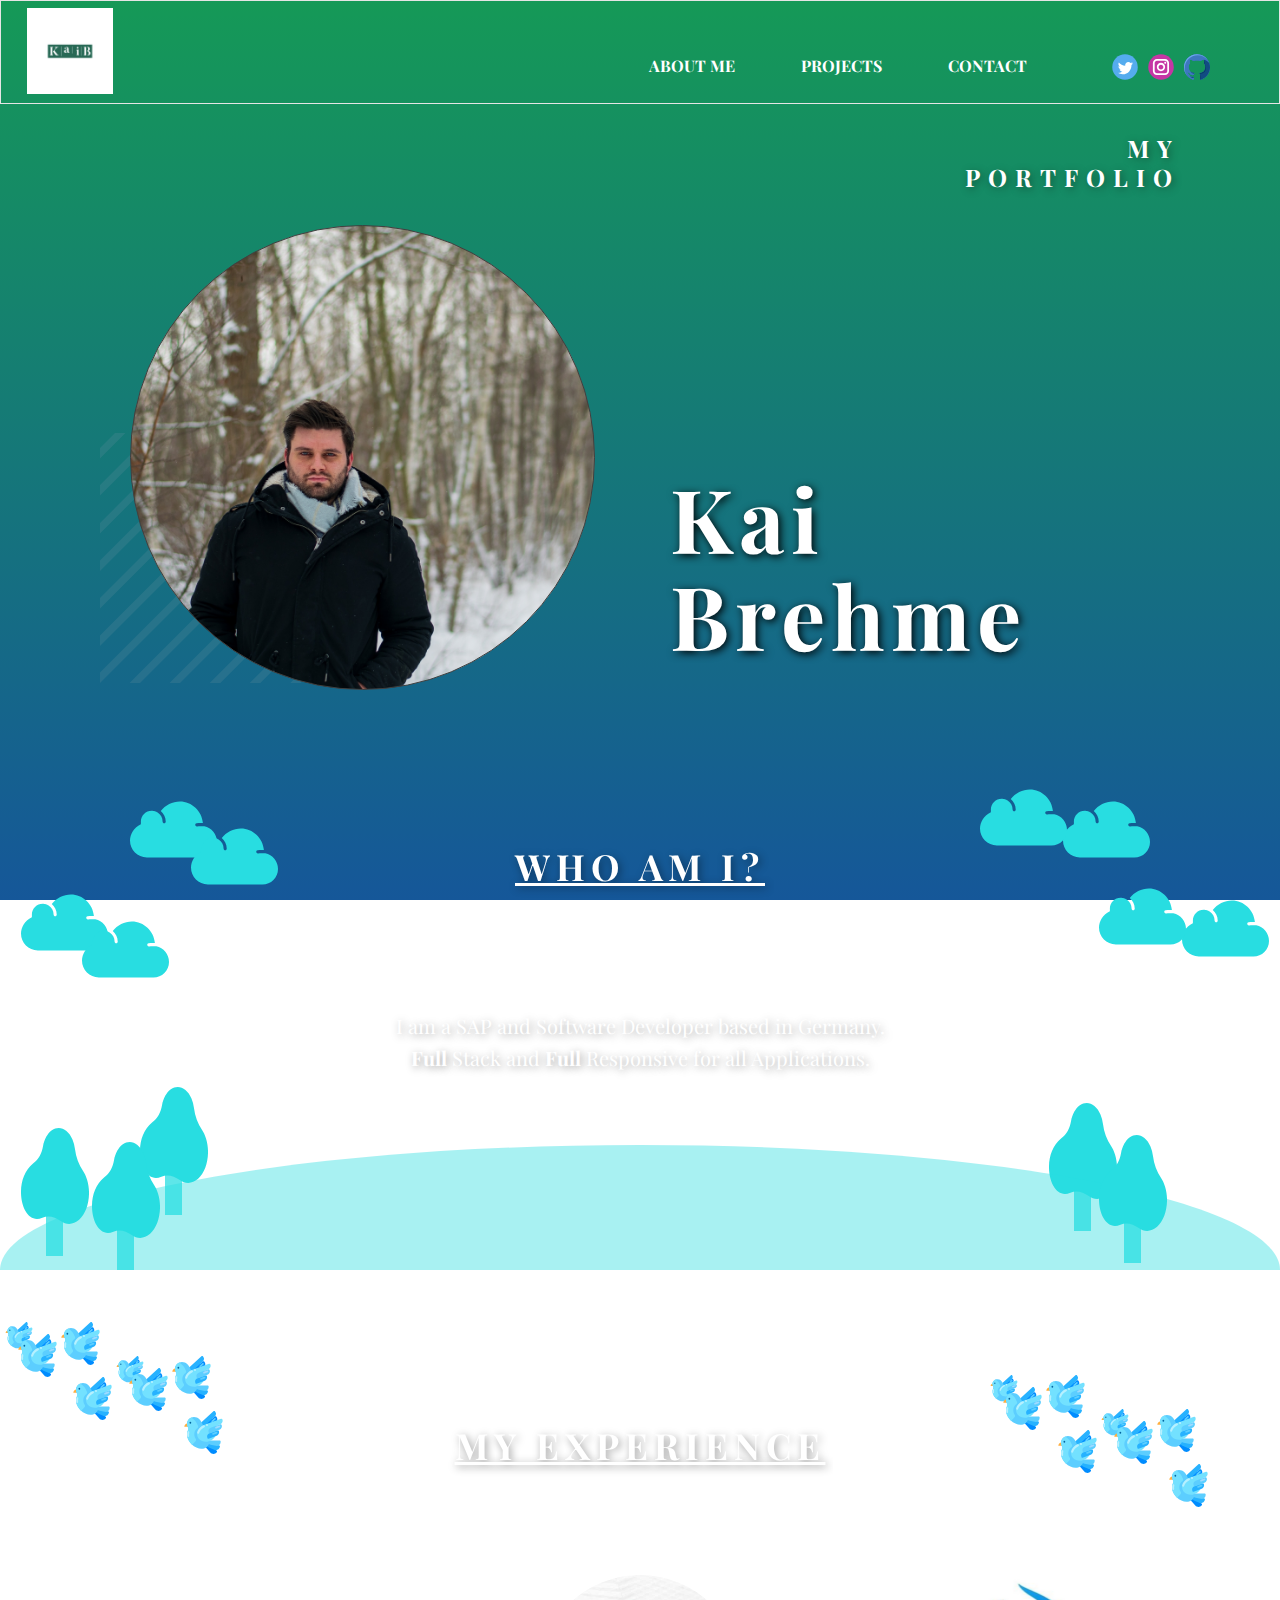
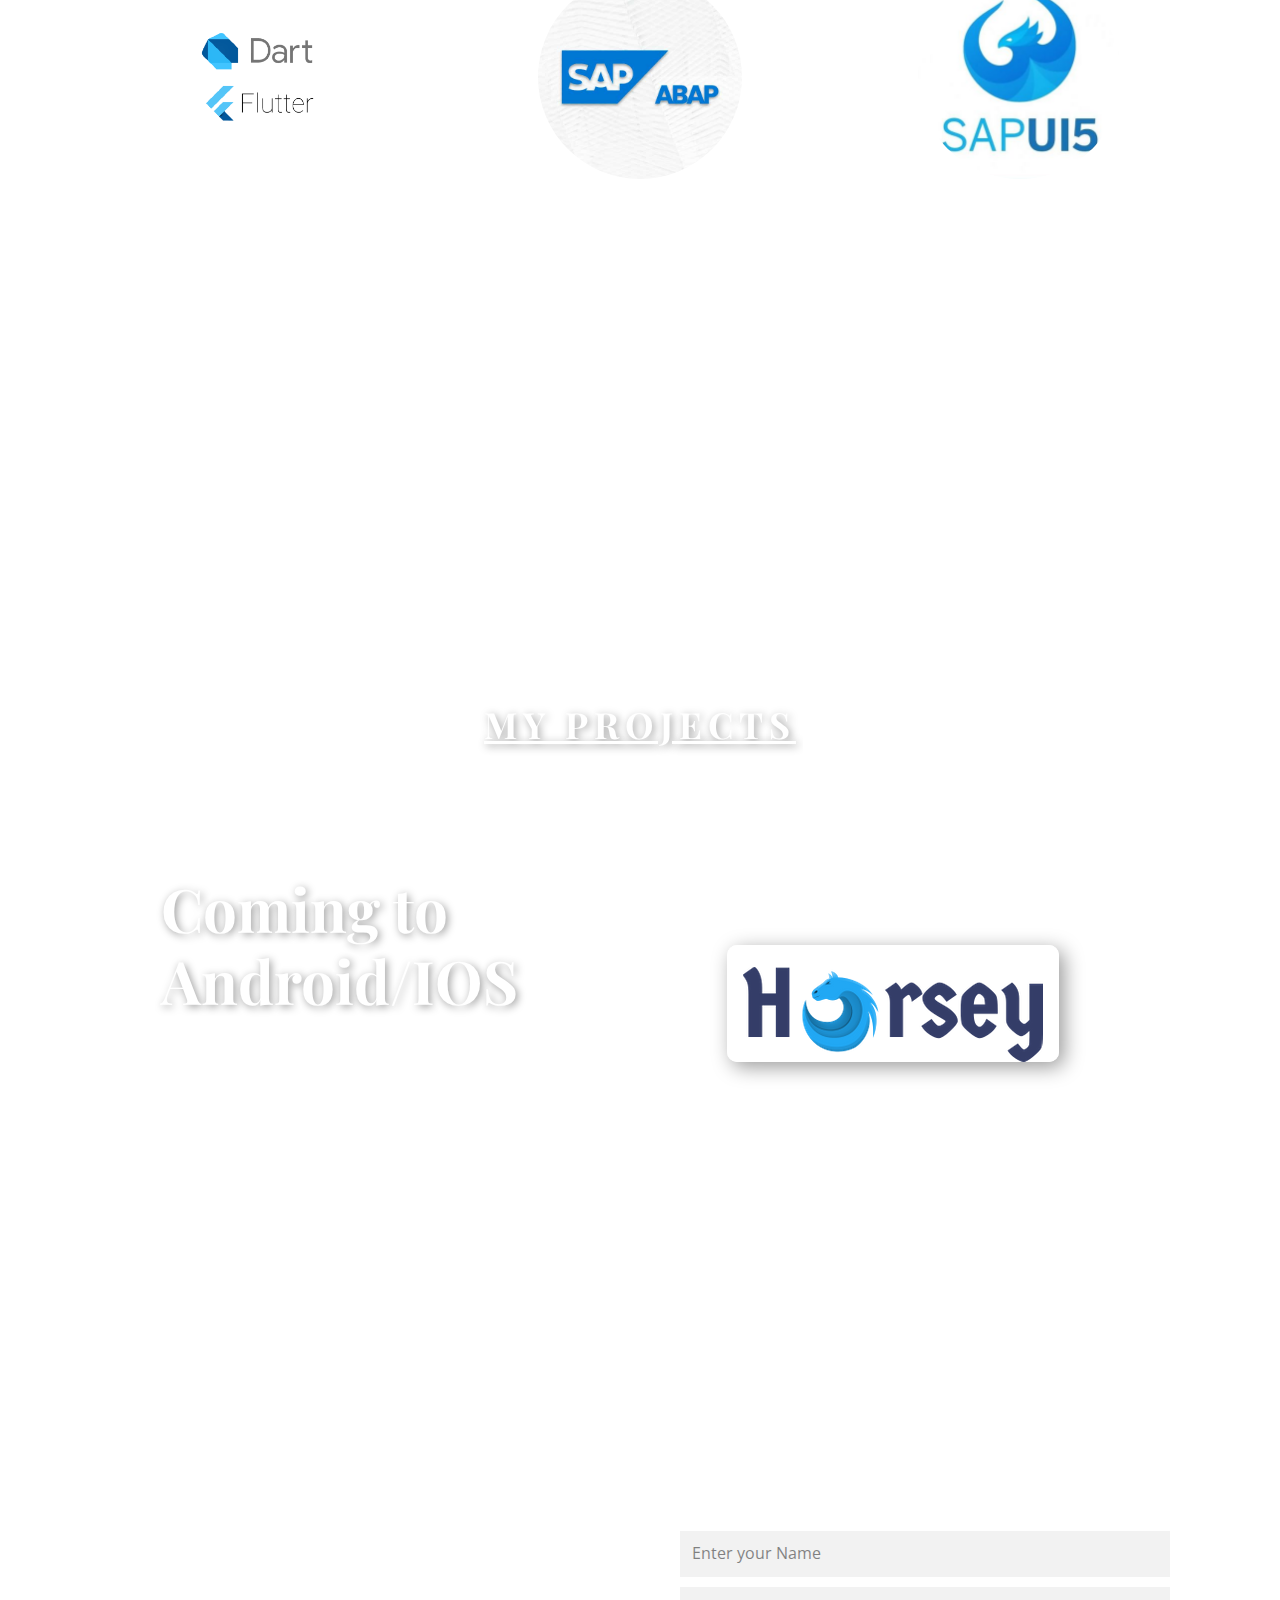
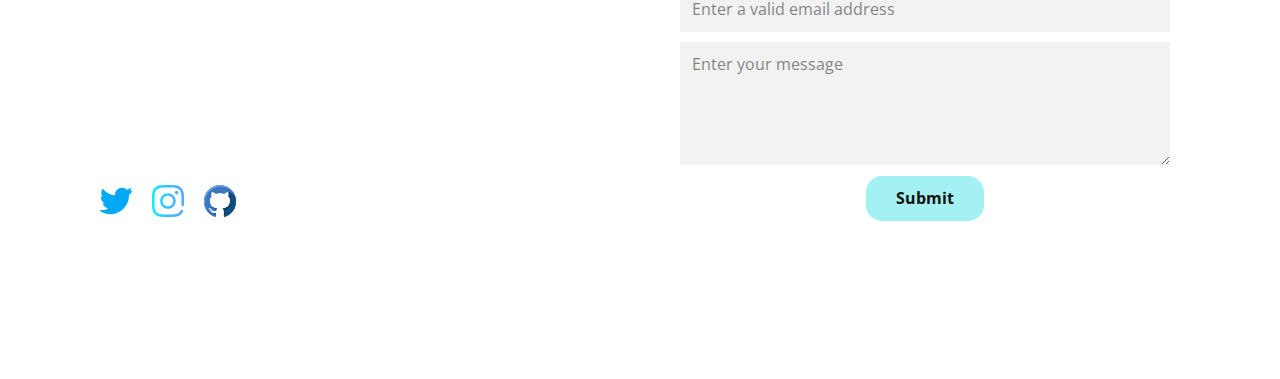
==== commit 3b2f7927: "update links" ====
--- a/Kbrehme-Portfolio.html
+++ b/Kbrehme-Portfolio.html
@@ -11,7 +11,7 @@
 <link rel="stylesheet" href="Kbrehme-Portfolio.css" media="screen">
     <script class="u-script" type="text/javascript" src="jquery.js" defer=""></script>
     <script class="u-script" type="text/javascript" src="nicepage.js" defer=""></script>
-    <meta name="generator" content="Nicepage 3.8.0, nicepage.com">
+    <meta name="generator" content="Nicepage 3.8.1, nicepage.com">
     <link rel="icon" href="images/favicon.jpg">
     <link id="u-theme-google-font" rel="stylesheet" href="https://fonts.googleapis.com/css?family=Roboto:100,100i,300,300i,400,400i,500,500i,700,700i,900,900i|Open+Sans:300,300i,400,400i,600,600i,700,700i,800,800i">
     <link id="u-page-google-font" rel="stylesheet" href="https://fonts.googleapis.com/css?family=Playfair+Display:400,400i,700,700i,900,900i">
@@ -27,34 +27,39 @@
 		"name": "Kbrehme Portfolio",
 		"url": "index.html",
 		"logo": "images/logo_size.jpg",
-		"sameAs": []
+		"sameAs": [
+				"https://twitter.com/youngpadaweezy",
+				"https://www.instagram.com/namnski_dev/",
+				"https://github.com/kbrehme"
+		]
 }</script>
     <meta property="og:title" content="Kbrehme Portfolio">
     <meta property="og:type" content="website">
     <meta name="theme-color" content="#28dde1">
     <link rel="canonical" href="index.html">
     <meta property="og:url" content="index.html">
+    <meta name="twitter:site" content="@">
+    <meta name="twitter:card" content="summary_large_image">
+    <meta name="twitter:title" content="Kbrehme Portfolio">
+    <meta name="twitter:description" content="Kbrehme Portfolio">
   </head>
   <body class="u-body u-gradient" style="background-image: linear-gradient(#159957, #155799);"><header class="u-align-center-sm u-align-center-xs u-border-1 u-border-grey-10 u-clearfix u-header u-header" id="sec-d9c2"><div class="u-clearfix u-sheet u-sheet-1">
         <a href="#" class="u-image u-logo u-image-1">
           <img src="images/logo_size.jpg" class="u-logo-image u-logo-image-1" data-image-width="86">
         </a>
         <div class="u-social-icons u-spacing-10 u-social-icons-1">
-          <a class="u-social-url" title="facebook" target="_blank" href=""><span class="u-icon u-icon-circle u-social-facebook u-social-icon u-icon-1"><svg class="u-svg-link" preserveAspectRatio="xMidYMin slice" viewBox="0 0 112 112" style=""><use xmlns:xlink="http://www.w3.org/1999/xlink" xlink:href="#svg-64b4"></use></svg><svg class="u-svg-content" id="svg-64b4" style="color: rgb(59, 89, 152);"><circle fill="currentColor" cx="56.1" cy="56.1" r="55"></circle><path fill="#FFFFFF" d="M73.5,31.6h-9.1c-1.4,0-3.6,0.8-3.6,3.9v8.5h12.6L72,58.3H60.8v40.8H43.9V58.3h-8V43.9h8v-9.2
-            c0-6.7,3.1-17,17-17h12.5v13.9H73.5z"></path></svg></span>
-          </a>
-          <a class="u-social-url" title="twitter" target="_blank" href=""><span class="u-icon u-icon-circle u-social-icon u-social-twitter u-icon-2"><svg class="u-svg-link" preserveAspectRatio="xMidYMin slice" viewBox="0 0 112 112" style=""><use xmlns:xlink="http://www.w3.org/1999/xlink" xlink:href="#svg-b772"></use></svg><svg class="u-svg-content" id="svg-b772" style="color: rgb(85, 172, 238);"><circle fill="currentColor" class="st0" cx="56.1" cy="56.1" r="55"></circle><path fill="#FFFFFF" d="M83.8,47.3c0,0.6,0,1.2,0,1.7c0,17.7-13.5,38.2-38.2,38.2C38,87.2,31,85,25,81.2c1,0.1,2.1,0.2,3.2,0.2
+          <a class="u-social-url" title="twitter" target="_blank" href="https://twitter.com/youngpadaweezy"><span class="u-icon u-icon-circle u-social-icon u-social-twitter u-icon-1"><svg class="u-svg-link" preserveAspectRatio="xMidYMin slice" viewBox="0 0 112 112" style=""><use xmlns:xlink="http://www.w3.org/1999/xlink" xlink:href="#svg-e484"></use></svg><svg class="u-svg-content" id="svg-e484" style="color: rgb(85, 172, 238);"><circle fill="currentColor" class="st0" cx="56.1" cy="56.1" r="55"></circle><path fill="#FFFFFF" d="M83.8,47.3c0,0.6,0,1.2,0,1.7c0,17.7-13.5,38.2-38.2,38.2C38,87.2,31,85,25,81.2c1,0.1,2.1,0.2,3.2,0.2
             c6.3,0,12.1-2.1,16.7-5.7c-5.9-0.1-10.8-4-12.5-9.3c0.8,0.2,1.7,0.2,2.5,0.2c1.2,0,2.4-0.2,3.5-0.5c-6.1-1.2-10.8-6.7-10.8-13.1
             c0-0.1,0-0.1,0-0.2c1.8,1,3.9,1.6,6.1,1.7c-3.6-2.4-6-6.5-6-11.2c0-2.5,0.7-4.8,1.8-6.7c6.6,8.1,16.5,13.5,27.6,14
             c-0.2-1-0.3-2-0.3-3.1c0-7.4,6-13.4,13.4-13.4c3.9,0,7.3,1.6,9.8,4.2c3.1-0.6,5.9-1.7,8.5-3.3c-1,3.1-3.1,5.8-5.9,7.4
             c2.7-0.3,5.3-1,7.7-2.1C88.7,43,86.4,45.4,83.8,47.3z"></path></svg></span>
           </a>
-          <a class="u-social-url" title="instagram" target="_blank" href=""><span class="u-icon u-icon-circle u-social-icon u-social-instagram u-icon-3"><svg class="u-svg-link" preserveAspectRatio="xMidYMin slice" viewBox="0 0 112 112" style=""><use xmlns:xlink="http://www.w3.org/1999/xlink" xlink:href="#svg-0587"></use></svg><svg class="u-svg-content" id="svg-0587" style="color: rgb(197, 54, 164);"><circle fill="currentColor" cx="56.1" cy="56.1" r="55"></circle><path fill="#FFFFFF" d="M55.9,38.2c-9.9,0-17.9,8-17.9,17.9C38,66,46,74,55.9,74c9.9,0,17.9-8,17.9-17.9C73.8,46.2,65.8,38.2,55.9,38.2
+          <a class="u-social-url" title="instagram" target="_blank" href="https://www.instagram.com/namnski_dev/"><span class="u-icon u-icon-circle u-social-icon u-social-instagram u-icon-2"><svg class="u-svg-link" preserveAspectRatio="xMidYMin slice" viewBox="0 0 112 112" style=""><use xmlns:xlink="http://www.w3.org/1999/xlink" xlink:href="#svg-879c"></use></svg><svg class="u-svg-content" id="svg-879c" style="color: rgb(197, 54, 164);"><circle fill="currentColor" cx="56.1" cy="56.1" r="55"></circle><path fill="#FFFFFF" d="M55.9,38.2c-9.9,0-17.9,8-17.9,17.9C38,66,46,74,55.9,74c9.9,0,17.9-8,17.9-17.9C73.8,46.2,65.8,38.2,55.9,38.2
             z M55.9,66.4c-5.7,0-10.3-4.6-10.3-10.3c-0.1-5.7,4.6-10.3,10.3-10.3c5.7,0,10.3,4.6,10.3,10.3C66.2,61.8,61.6,66.4,55.9,66.4z"></path><path fill="#FFFFFF" d="M74.3,33.5c-2.3,0-4.2,1.9-4.2,4.2s1.9,4.2,4.2,4.2s4.2-1.9,4.2-4.2S76.6,33.5,74.3,33.5z"></path><path fill="#FFFFFF" d="M73.1,21.3H38.6c-9.7,0-17.5,7.9-17.5,17.5v34.5c0,9.7,7.9,17.6,17.5,17.6h34.5c9.7,0,17.5-7.9,17.5-17.5V38.8
             C90.6,29.1,82.7,21.3,73.1,21.3z M83,73.3c0,5.5-4.5,9.9-9.9,9.9H38.6c-5.5,0-9.9-4.5-9.9-9.9V38.8c0-5.5,4.5-9.9,9.9-9.9h34.5
             c5.5,0,9.9,4.5,9.9,9.9V73.3z"></path></svg></span>
           </a>
-          <a class="u-social-url" target="_blank" title="YouTube" href=""><span class="u-icon u-icon-circle u-social-icon u-social-youtube u-icon-4"><svg class="u-svg-link" preserveAspectRatio="xMidYMin slice" viewBox="0 0 496 496" style=""><use xmlns:xlink="http://www.w3.org/1999/xlink" xlink:href="#svg-6558"></use></svg><svg xmlns="http://www.w3.org/2000/svg" xmlns:xlink="http://www.w3.org/1999/xlink" version="1.1" xml:space="preserve" class="u-svg-content" viewBox="0 0 496 496" x="0px" y="0px" id="svg-6558" style="enable-background:new 0 0 496 496;"><path id="SVGCleanerId_0" style="fill:#3E77BF;" d="M247.992,5.163C111.048,5.163,0,116.627,0,254.163  c0,109.992,71.048,203.32,169.632,236.24c12.392,2.296,16.912-5.392,16.912-12c0-5.904-0.216-21.56-0.336-42.344  c-69,15.064-83.552-33.376-83.552-33.376c-11.264-28.768-27.52-36.408-27.52-36.408c-22.528-15.456,1.696-15.16,1.696-15.16  c24.88,1.752,37.976,25.672,37.976,25.672c22.144,38.048,58.064,27.048,72.192,20.672c2.232-16.08,8.656-27.064,15.736-33.28  c-55.056-6.296-112.944-27.64-112.944-123.04c0-27.176,9.656-49.408,25.52-66.832c-2.568-6.296-11.072-31.6,2.416-65.872  c0,0,20.832-6.688,68.2,25.52c19.784-5.52,41-8.28,62.096-8.392c21.048,0.112,42.28,2.864,62.096,8.392  c47.328-32.208,68.128-25.52,68.128-25.52c13.52,34.272,5.016,59.576,2.456,65.872c15.904,17.424,25.504,39.648,25.504,66.832  c0,95.64-57.984,116.68-113.232,122.856c8.904,7.688,16.832,22.872,16.832,46.112c0,33.296-0.296,60.128-0.296,68.296  c0,6.672,4.472,14.424,17.048,11.968C425.016,457.387,496,364.123,496,254.163C496,116.627,384.952,5.163,247.992,5.163z"></path><g><path id="SVGCleanerId_0_1_" style="fill:#3E77BF;" d="M247.992,5.163C111.048,5.163,0,116.627,0,254.163   c0,109.992,71.048,203.32,169.632,236.24c12.392,2.296,16.912-5.392,16.912-12c0-5.904-0.216-21.56-0.336-42.344   c-69,15.064-83.552-33.376-83.552-33.376c-11.264-28.768-27.52-36.408-27.52-36.408c-22.528-15.456,1.696-15.16,1.696-15.16   c24.88,1.752,37.976,25.672,37.976,25.672c22.144,38.048,58.064,27.048,72.192,20.672c2.232-16.08,8.656-27.064,15.736-33.28   c-55.056-6.296-112.944-27.64-112.944-123.04c0-27.176,9.656-49.408,25.52-66.832c-2.568-6.296-11.072-31.6,2.416-65.872   c0,0,20.832-6.688,68.2,25.52c19.784-5.52,41-8.28,62.096-8.392c21.048,0.112,42.28,2.864,62.096,8.392   c47.328-32.208,68.128-25.52,68.128-25.52c13.52,34.272,5.016,59.576,2.456,65.872c15.904,17.424,25.504,39.648,25.504,66.832   c0,95.64-57.984,116.68-113.232,122.856c8.904,7.688,16.832,22.872,16.832,46.112c0,33.296-0.296,60.128-0.296,68.296   c0,6.672,4.472,14.424,17.048,11.968C425.016,457.387,496,364.123,496,254.163C496,116.627,384.952,5.163,247.992,5.163z"></path>
+          <a class="u-social-url" target="_blank" title="GitHub" href="https://github.com/kbrehme"><span class="u-icon u-icon-circle u-social-icon u-social-youtube u-icon-3"><svg class="u-svg-link" preserveAspectRatio="xMidYMin slice" viewBox="0 0 496 496" style=""><use xmlns:xlink="http://www.w3.org/1999/xlink" xlink:href="#svg-3b6b"></use></svg><svg xmlns="http://www.w3.org/2000/svg" xmlns:xlink="http://www.w3.org/1999/xlink" version="1.1" xml:space="preserve" class="u-svg-content" viewBox="0 0 496 496" x="0px" y="0px" id="svg-3b6b" style="enable-background:new 0 0 496 496;"><path id="SVGCleanerId_0" style="fill:#3E77BF;" d="M247.992,5.163C111.048,5.163,0,116.627,0,254.163  c0,109.992,71.048,203.32,169.632,236.24c12.392,2.296,16.912-5.392,16.912-12c0-5.904-0.216-21.56-0.336-42.344  c-69,15.064-83.552-33.376-83.552-33.376c-11.264-28.768-27.52-36.408-27.52-36.408c-22.528-15.456,1.696-15.16,1.696-15.16  c24.88,1.752,37.976,25.672,37.976,25.672c22.144,38.048,58.064,27.048,72.192,20.672c2.232-16.08,8.656-27.064,15.736-33.28  c-55.056-6.296-112.944-27.64-112.944-123.04c0-27.176,9.656-49.408,25.52-66.832c-2.568-6.296-11.072-31.6,2.416-65.872  c0,0,20.832-6.688,68.2,25.52c19.784-5.52,41-8.28,62.096-8.392c21.048,0.112,42.28,2.864,62.096,8.392  c47.328-32.208,68.128-25.52,68.128-25.52c13.52,34.272,5.016,59.576,2.456,65.872c15.904,17.424,25.504,39.648,25.504,66.832  c0,95.64-57.984,116.68-113.232,122.856c8.904,7.688,16.832,22.872,16.832,46.112c0,33.296-0.296,60.128-0.296,68.296  c0,6.672,4.472,14.424,17.048,11.968C425.016,457.387,496,364.123,496,254.163C496,116.627,384.952,5.163,247.992,5.163z"></path><g><path id="SVGCleanerId_0_1_" style="fill:#3E77BF;" d="M247.992,5.163C111.048,5.163,0,116.627,0,254.163   c0,109.992,71.048,203.32,169.632,236.24c12.392,2.296,16.912-5.392,16.912-12c0-5.904-0.216-21.56-0.336-42.344   c-69,15.064-83.552-33.376-83.552-33.376c-11.264-28.768-27.52-36.408-27.52-36.408c-22.528-15.456,1.696-15.16,1.696-15.16   c24.88,1.752,37.976,25.672,37.976,25.672c22.144,38.048,58.064,27.048,72.192,20.672c2.232-16.08,8.656-27.064,15.736-33.28   c-55.056-6.296-112.944-27.64-112.944-123.04c0-27.176,9.656-49.408,25.52-66.832c-2.568-6.296-11.072-31.6,2.416-65.872   c0,0,20.832-6.688,68.2,25.52c19.784-5.52,41-8.28,62.096-8.392c21.048,0.112,42.28,2.864,62.096,8.392   c47.328-32.208,68.128-25.52,68.128-25.52c13.52,34.272,5.016,59.576,2.456,65.872c15.904,17.424,25.504,39.648,25.504,66.832   c0,95.64-57.984,116.68-113.232,122.856c8.904,7.688,16.832,22.872,16.832,46.112c0,33.296-0.296,60.128-0.296,68.296   c0,6.672,4.472,14.424,17.048,11.968C425.016,457.387,496,364.123,496,254.163C496,116.627,384.952,5.163,247.992,5.163z"></path>
 </g><g><path style="fill:#114C82;" d="M378.496,109.131c13.128,33.904,4.752,58.928,2.2,65.176c15.904,17.424,25.504,39.648,25.504,66.832   c0,95.64-57.984,116.68-113.232,122.856c8.904,7.688,16.832,22.872,16.832,46.112c0,33.296-0.296,60.128-0.296,68.296   c0,6.672,4.472,14.424,17.048,11.968C425.016,457.387,496,364.123,496,254.163c0-29.56-5.152-57.896-14.568-84.2   C447.24,133.963,409.184,109.987,378.496,109.131z"></path><path style="fill:#114C82;" d="M192.976,377.323c2.784-5.616,6.184-9.984,9.76-13.144c-30.176-3.456-61.168-11.512-83.048-33.744   C136.52,358.451,163.928,371.195,192.976,377.323z"></path>
 </g><path style="fill:#6CA9EA;" d="M12.912,270.947c0-137.536,111.048-249,247.992-249c76.04,0,144.056,34.392,189.536,88.488  C405.52,46.755,331.616,5.163,247.992,5.163C111.048,5.163,0,116.627,0,254.163c0,61.32,22.12,117.424,58.752,160.792  C29.944,374.291,12.912,324.643,12.912,270.947z"></path><path style="fill:#083E66;" d="M322.712,426.899c0-23.232-7.928-38.44-16.832-46.128c55.248-6.16,113.24-27.216,113.24-122.848  c0-27.184-9.6-49.4-25.52-66.824c2.576-6.296,11.096-31.608-2.456-65.872c0,0-2.576-0.792-7.896-0.488  c5.808,25.84-0.416,44.32-2.552,49.568c15.904,17.424,25.504,39.648,25.504,66.832c0,95.64-57.984,116.68-113.232,122.856  c8.904,7.688,16.832,22.872,16.832,46.112c0,33.296-0.296,60.128-0.296,68.296c0,5.872,3.496,12.568,12.92,12.408  C322.488,479.555,322.712,455.659,322.712,426.899z"></path><path style="fill:#114C82;" d="M117.464,423.995c5.208,10.72,22.712,36.4,68.888,30.992c-0.064-5.648-0.112-11.976-0.144-18.928  C150.584,443.835,129.552,434.667,117.464,423.995z"></path><path style="fill:#6CA9EA;" d="M126.368,391.387c-1.592-2.4-4.576-6.472-8.904-10.544  C120.272,385.011,123.256,388.507,126.368,391.387z"></path></svg></span>
           </a>
@@ -68,18 +73,18 @@
             </a>
           </div>
           <div class="u-custom-menu u-nav-container">
-            <ul class="u-custom-font u-font-playfair-display u-nav u-spacing-30 u-unstyled u-nav-1"><li class="u-nav-item"><a class="u-border-2 u-border-active-palette-1-base u-border-hover-palette-1-base u-border-no-left u-border-no-right u-border-no-top u-button-style u-nav-link u-text-active-palette-1-base u-text-hover-palette-1-light-2 u-text-white" style="padding: 10px 18px;">About me</a>
-</li><li class="u-nav-item"><a class="u-border-2 u-border-active-palette-1-base u-border-hover-palette-1-base u-border-no-left u-border-no-right u-border-no-top u-button-style u-nav-link u-text-active-palette-1-base u-text-hover-palette-1-light-2 u-text-white" href="Kbrehme-Portfolio.html#sec-0427" data-page-id="90511820" style="padding: 10px 18px;">Projects</a>
-</li><li class="u-nav-item"><a class="u-border-2 u-border-active-palette-1-base u-border-hover-palette-1-base u-border-no-left u-border-no-right u-border-no-top u-button-style u-nav-link u-text-active-palette-1-base u-text-hover-palette-1-light-2 u-text-white" href="Contact.html" style="padding: 10px 18px;">Contact</a>
+            <ul class="u-custom-font u-font-playfair-display u-nav u-spacing-30 u-unstyled u-nav-1"><li class="u-nav-item"><a class="u-border-2 u-border-active-palette-1-base u-border-hover-palette-1-base u-border-no-left u-border-no-right u-border-no-top u-button-style u-nav-link u-text-active-palette-1-base u-text-hover-palette-1-light-2 u-text-white" href="#" style="padding: 10px 18px;">About me</a>
+</li><li class="u-nav-item"><a class="u-border-2 u-border-active-palette-1-base u-border-hover-palette-1-base u-border-no-left u-border-no-right u-border-no-top u-button-style u-nav-link u-text-active-palette-1-base u-text-hover-palette-1-light-2 u-text-white" href="Kbrehme-Portfolio.html#carousel_f8d8" data-page-id="90511820" style="padding: 10px 18px;">Projects</a>
+</li><li class="u-nav-item"><a class="u-border-2 u-border-active-palette-1-base u-border-hover-palette-1-base u-border-no-left u-border-no-right u-border-no-top u-button-style u-nav-link u-text-active-palette-1-base u-text-hover-palette-1-light-2 u-text-white" href="Kbrehme-Portfolio.html#sec-bc2f" data-page-id="90511820" style="padding: 10px 18px;">Contact</a>
 </li></ul>
           </div>
           <div class="u-custom-menu u-nav-container-collapse">
             <div class="u-align-center u-black u-container-style u-inner-container-layout u-opacity u-opacity-95 u-sidenav">
               <div class="u-sidenav-overflow">
                 <div class="u-menu-close"></div>
-                <ul class="u-align-center u-nav u-popupmenu-items u-unstyled u-nav-2"><li class="u-nav-item"><a class="u-button-style u-nav-link" style="padding: 10px 0px;">About me</a>
-</li><li class="u-nav-item"><a class="u-button-style u-nav-link" href="Kbrehme-Portfolio.html#sec-0427" data-page-id="90511820" style="padding: 10px 0px;">Projects</a>
-</li><li class="u-nav-item"><a class="u-button-style u-nav-link" href="Contact.html" style="padding: 10px 0px;">Contact</a>
+                <ul class="u-align-center u-nav u-popupmenu-items u-unstyled u-nav-2"><li class="u-nav-item"><a class="u-button-style u-nav-link" href="#" style="padding: 10px 18px;">About me</a>
+</li><li class="u-nav-item"><a class="u-button-style u-nav-link" href="Kbrehme-Portfolio.html#carousel_f8d8" data-page-id="90511820" style="padding: 10px 18px;">Projects</a>
+</li><li class="u-nav-item"><a class="u-button-style u-nav-link" href="Kbrehme-Portfolio.html#sec-bc2f" data-page-id="90511820" style="padding: 10px 18px;">Contact</a>
 </li></ul>
               </div>
             </div>
@@ -116,7 +121,7 @@
         </div>
       </div>
     </section>
-    <section class="u-align-center u-clearfix u-section-2" id="sec-a98d"><span class="u-icon u-icon-rectangle u-text-palette-1-base u-icon-1" data-animation-name="lightSpeedIn" data-animation-duration="1750" data-animation-delay="1000" data-animation-direction=""><svg class="u-svg-link" preserveAspectRatio="xMidYMin slice" viewBox="0 0 56 56" style=""><use xmlns:xlink="http://www.w3.org/1999/xlink" xlink:href="#svg-8fdb"></use></svg><svg xmlns="http://www.w3.org/2000/svg" xmlns:xlink="http://www.w3.org/1999/xlink" version="1.1" xml:space="preserve" class="u-svg-content" viewBox="0 0 56 56" x="0px" y="0px" id="svg-8fdb" style="enable-background:new 0 0 56 56;"><path d="M25,46H10.845C4.865,46,0,41.135,0,35.154C0,31,2.705,26.688,6.433,24.901L7,24.63V24c0-0.127,0.008-0.256,0.015-0.386
+    <section class="u-align-center u-clearfix u-section-2" id="sec-a98d"><span class="u-icon u-icon-rectangle u-text-palette-1-base u-icon-1" data-animation-name="lightSpeedIn" data-animation-duration="1750" data-animation-delay="1000" data-animation-direction=""><svg class="u-svg-link" preserveAspectRatio="xMidYMin slice" viewBox="0 0 56 56" style=""><use xmlns:xlink="http://www.w3.org/1999/xlink" xlink:href="#svg-3889"></use></svg><svg xmlns="http://www.w3.org/2000/svg" xmlns:xlink="http://www.w3.org/1999/xlink" version="1.1" xml:space="preserve" class="u-svg-content" viewBox="0 0 56 56" x="0px" y="0px" id="svg-3889" style="enable-background:new 0 0 56 56;"><path d="M25,46H10.845C4.865,46,0,41.135,0,35.154C0,31,2.705,26.688,6.433,24.901L7,24.63V24c0-0.127,0.008-0.256,0.015-0.386
 	l0.009-0.16l-0.012-0.21C7.006,23.163,7,23.082,7,23c0-3.859,3.141-7,7-7c0.309,0,0.614,0.027,0.917,0.067
 	c0.078,0.01,0.156,0.023,0.233,0.036c0.267,0.044,0.53,0.102,0.789,0.177c0.035,0.01,0.071,0.017,0.106,0.027
 	c0.285,0.087,0.563,0.197,0.835,0.321c0.071,0.032,0.14,0.067,0.21,0.101c0.24,0.119,0.475,0.249,0.702,0.396
@@ -124,49 +129,49 @@
 	c7.745,0,14.177,6.135,14.848,13.888c-1.022-0.072-2.552-0.109-4.083,0.124c-0.546,0.083-0.921,0.593-0.838,1.139
 	c0.075,0.495,0.501,0.85,0.987,0.85c0.05,0,0.101-0.004,0.151-0.012c2.227-0.337,4.548-0.021,4.684-0.002
 	C52.49,26.872,56,31.161,56,35.972C56,41.501,51.501,46,45.972,46H33H25z"></path></svg></span>
-      <h5 class="u-custom-font u-font-playfair-display u-text u-text-body-alt-color u-text-1" data-animation-name="fadeIn" data-animation-duration="1000" data-animation-delay="750" data-animation-direction="Left">Who am i?</h5><span class="u-icon u-icon-rectangle u-text-palette-1-base u-icon-2" data-animation-name="lightSpeedIn" data-animation-duration="2000" data-animation-delay="1000" data-animation-direction=""><svg class="u-svg-link" preserveAspectRatio="xMidYMin slice" viewBox="0 0 56 56" style=""><use xmlns:xlink="http://www.w3.org/1999/xlink" xlink:href="#svg-85b1"></use></svg><svg xmlns="http://www.w3.org/2000/svg" xmlns:xlink="http://www.w3.org/1999/xlink" version="1.1" xml:space="preserve" class="u-svg-content" viewBox="0 0 56 56" x="0px" y="0px" id="svg-85b1" style="enable-background:new 0 0 56 56;"><path d="M25,46H10.845C4.865,46,0,41.135,0,35.154C0,31,2.705,26.688,6.433,24.901L7,24.63V24c0-0.127,0.008-0.256,0.015-0.386
-	l0.009-0.16l-0.012-0.21C7.006,23.163,7,23.082,7,23c0-3.859,3.141-7,7-7c0.309,0,0.614,0.027,0.917,0.067
-	c0.078,0.01,0.156,0.023,0.233,0.036c0.267,0.044,0.53,0.102,0.789,0.177c0.035,0.01,0.071,0.017,0.106,0.027
-	c0.285,0.087,0.563,0.197,0.835,0.321c0.071,0.032,0.14,0.067,0.21,0.101c0.24,0.119,0.475,0.249,0.702,0.396
-	C19.719,18.373,21,20.538,21,23c0,0.553,0.447,1,1,1s1-0.447,1-1c0-2.754-1.246-5.219-3.2-6.871C22.667,12.379,27.388,10,32.085,10
-	c7.745,0,14.177,6.135,14.848,13.888c-1.022-0.072-2.552-0.109-4.083,0.124c-0.546,0.083-0.921,0.593-0.838,1.139
-	c0.075,0.495,0.501,0.85,0.987,0.85c0.05,0,0.101-0.004,0.151-0.012c2.227-0.337,4.548-0.021,4.684-0.002
-	C52.49,26.872,56,31.161,56,35.972C56,41.501,51.501,46,45.972,46H33H25z"></path></svg></span><span class="u-icon u-icon-rectangle u-text-palette-1-base u-icon-3" data-animation-name="lightSpeedIn" data-animation-duration="2250" data-animation-delay="1000" data-animation-direction=""><svg class="u-svg-link" preserveAspectRatio="xMidYMin slice" viewBox="0 0 56 56" style=""><use xmlns:xlink="http://www.w3.org/1999/xlink" xlink:href="#svg-8970"></use></svg><svg xmlns="http://www.w3.org/2000/svg" xmlns:xlink="http://www.w3.org/1999/xlink" version="1.1" xml:space="preserve" class="u-svg-content" viewBox="0 0 56 56" x="0px" y="0px" id="svg-8970" style="enable-background:new 0 0 56 56;"><path d="M25,46H10.845C4.865,46,0,41.135,0,35.154C0,31,2.705,26.688,6.433,24.901L7,24.63V24c0-0.127,0.008-0.256,0.015-0.386
-	l0.009-0.16l-0.012-0.21C7.006,23.163,7,23.082,7,23c0-3.859,3.141-7,7-7c0.309,0,0.614,0.027,0.917,0.067
-	c0.078,0.01,0.156,0.023,0.233,0.036c0.267,0.044,0.53,0.102,0.789,0.177c0.035,0.01,0.071,0.017,0.106,0.027
-	c0.285,0.087,0.563,0.197,0.835,0.321c0.071,0.032,0.14,0.067,0.21,0.101c0.24,0.119,0.475,0.249,0.702,0.396
-	C19.719,18.373,21,20.538,21,23c0,0.553,0.447,1,1,1s1-0.447,1-1c0-2.754-1.246-5.219-3.2-6.871C22.667,12.379,27.388,10,32.085,10
-	c7.745,0,14.177,6.135,14.848,13.888c-1.022-0.072-2.552-0.109-4.083,0.124c-0.546,0.083-0.921,0.593-0.838,1.139
-	c0.075,0.495,0.501,0.85,0.987,0.85c0.05,0,0.101-0.004,0.151-0.012c2.227-0.337,4.548-0.021,4.684-0.002
-	C52.49,26.872,56,31.161,56,35.972C56,41.501,51.501,46,45.972,46H33H25z"></path></svg></span><span class="u-icon u-icon-rectangle u-text-palette-1-base u-icon-4" data-animation-name="lightSpeedIn" data-animation-duration="2250" data-animation-delay="1000" data-animation-direction=""><svg class="u-svg-link" preserveAspectRatio="xMidYMin slice" viewBox="0 0 56 56" style=""><use xmlns:xlink="http://www.w3.org/1999/xlink" xlink:href="#svg-6c9e"></use></svg><svg xmlns="http://www.w3.org/2000/svg" xmlns:xlink="http://www.w3.org/1999/xlink" version="1.1" xml:space="preserve" class="u-svg-content" viewBox="0 0 56 56" x="0px" y="0px" id="svg-6c9e" style="enable-background:new 0 0 56 56;"><path d="M25,46H10.845C4.865,46,0,41.135,0,35.154C0,31,2.705,26.688,6.433,24.901L7,24.63V24c0-0.127,0.008-0.256,0.015-0.386
-	l0.009-0.16l-0.012-0.21C7.006,23.163,7,23.082,7,23c0-3.859,3.141-7,7-7c0.309,0,0.614,0.027,0.917,0.067
-	c0.078,0.01,0.156,0.023,0.233,0.036c0.267,0.044,0.53,0.102,0.789,0.177c0.035,0.01,0.071,0.017,0.106,0.027
-	c0.285,0.087,0.563,0.197,0.835,0.321c0.071,0.032,0.14,0.067,0.21,0.101c0.24,0.119,0.475,0.249,0.702,0.396
-	C19.719,18.373,21,20.538,21,23c0,0.553,0.447,1,1,1s1-0.447,1-1c0-2.754-1.246-5.219-3.2-6.871C22.667,12.379,27.388,10,32.085,10
-	c7.745,0,14.177,6.135,14.848,13.888c-1.022-0.072-2.552-0.109-4.083,0.124c-0.546,0.083-0.921,0.593-0.838,1.139
-	c0.075,0.495,0.501,0.85,0.987,0.85c0.05,0,0.101-0.004,0.151-0.012c2.227-0.337,4.548-0.021,4.684-0.002
-	C52.49,26.872,56,31.161,56,35.972C56,41.501,51.501,46,45.972,46H33H25z"></path></svg></span><span class="u-icon u-icon-rectangle u-text-palette-1-base u-icon-5" data-animation-name="lightSpeedIn" data-animation-duration="2250" data-animation-delay="1000" data-animation-direction=""><svg class="u-svg-link" preserveAspectRatio="xMidYMin slice" viewBox="0 0 56 56" style=""><use xmlns:xlink="http://www.w3.org/1999/xlink" xlink:href="#svg-85f9"></use></svg><svg xmlns="http://www.w3.org/2000/svg" xmlns:xlink="http://www.w3.org/1999/xlink" version="1.1" xml:space="preserve" class="u-svg-content" viewBox="0 0 56 56" x="0px" y="0px" id="svg-85f9" style="enable-background:new 0 0 56 56;"><path d="M25,46H10.845C4.865,46,0,41.135,0,35.154C0,31,2.705,26.688,6.433,24.901L7,24.63V24c0-0.127,0.008-0.256,0.015-0.386
-	l0.009-0.16l-0.012-0.21C7.006,23.163,7,23.082,7,23c0-3.859,3.141-7,7-7c0.309,0,0.614,0.027,0.917,0.067
-	c0.078,0.01,0.156,0.023,0.233,0.036c0.267,0.044,0.53,0.102,0.789,0.177c0.035,0.01,0.071,0.017,0.106,0.027
-	c0.285,0.087,0.563,0.197,0.835,0.321c0.071,0.032,0.14,0.067,0.21,0.101c0.24,0.119,0.475,0.249,0.702,0.396
-	C19.719,18.373,21,20.538,21,23c0,0.553,0.447,1,1,1s1-0.447,1-1c0-2.754-1.246-5.219-3.2-6.871C22.667,12.379,27.388,10,32.085,10
-	c7.745,0,14.177,6.135,14.848,13.888c-1.022-0.072-2.552-0.109-4.083,0.124c-0.546,0.083-0.921,0.593-0.838,1.139
-	c0.075,0.495,0.501,0.85,0.987,0.85c0.05,0,0.101-0.004,0.151-0.012c2.227-0.337,4.548-0.021,4.684-0.002
-	C52.49,26.872,56,31.161,56,35.972C56,41.501,51.501,46,45.972,46H33H25z"></path></svg></span><span class="u-icon u-icon-rectangle u-text-palette-1-base u-icon-6" data-animation-name="lightSpeedIn" data-animation-duration="2250" data-animation-delay="1000" data-animation-direction=""><svg class="u-svg-link" preserveAspectRatio="xMidYMin slice" viewBox="0 0 56 56" style=""><use xmlns:xlink="http://www.w3.org/1999/xlink" xlink:href="#svg-9eb3"></use></svg><svg xmlns="http://www.w3.org/2000/svg" xmlns:xlink="http://www.w3.org/1999/xlink" version="1.1" xml:space="preserve" class="u-svg-content" viewBox="0 0 56 56" x="0px" y="0px" id="svg-9eb3" style="enable-background:new 0 0 56 56;"><path d="M25,46H10.845C4.865,46,0,41.135,0,35.154C0,31,2.705,26.688,6.433,24.901L7,24.63V24c0-0.127,0.008-0.256,0.015-0.386
-	l0.009-0.16l-0.012-0.21C7.006,23.163,7,23.082,7,23c0-3.859,3.141-7,7-7c0.309,0,0.614,0.027,0.917,0.067
-	c0.078,0.01,0.156,0.023,0.233,0.036c0.267,0.044,0.53,0.102,0.789,0.177c0.035,0.01,0.071,0.017,0.106,0.027
-	c0.285,0.087,0.563,0.197,0.835,0.321c0.071,0.032,0.14,0.067,0.21,0.101c0.24,0.119,0.475,0.249,0.702,0.396
-	C19.719,18.373,21,20.538,21,23c0,0.553,0.447,1,1,1s1-0.447,1-1c0-2.754-1.246-5.219-3.2-6.871C22.667,12.379,27.388,10,32.085,10
-	c7.745,0,14.177,6.135,14.848,13.888c-1.022-0.072-2.552-0.109-4.083,0.124c-0.546,0.083-0.921,0.593-0.838,1.139
-	c0.075,0.495,0.501,0.85,0.987,0.85c0.05,0,0.101-0.004,0.151-0.012c2.227-0.337,4.548-0.021,4.684-0.002
-	C52.49,26.872,56,31.161,56,35.972C56,41.501,51.501,46,45.972,46H33H25z"></path></svg></span><span class="u-icon u-icon-rectangle u-text-palette-1-base u-icon-7" data-animation-name="lightSpeedIn" data-animation-duration="1750" data-animation-delay="1000" data-animation-direction=""><svg class="u-svg-link" preserveAspectRatio="xMidYMin slice" viewBox="0 0 56 56" style=""><use xmlns:xlink="http://www.w3.org/1999/xlink" xlink:href="#svg-7c38"></use></svg><svg xmlns="http://www.w3.org/2000/svg" xmlns:xlink="http://www.w3.org/1999/xlink" version="1.1" xml:space="preserve" class="u-svg-content" viewBox="0 0 56 56" x="0px" y="0px" id="svg-7c38" style="enable-background:new 0 0 56 56;"><path d="M25,46H10.845C4.865,46,0,41.135,0,35.154C0,31,2.705,26.688,6.433,24.901L7,24.63V24c0-0.127,0.008-0.256,0.015-0.386
-	l0.009-0.16l-0.012-0.21C7.006,23.163,7,23.082,7,23c0-3.859,3.141-7,7-7c0.309,0,0.614,0.027,0.917,0.067
-	c0.078,0.01,0.156,0.023,0.233,0.036c0.267,0.044,0.53,0.102,0.789,0.177c0.035,0.01,0.071,0.017,0.106,0.027
-	c0.285,0.087,0.563,0.197,0.835,0.321c0.071,0.032,0.14,0.067,0.21,0.101c0.24,0.119,0.475,0.249,0.702,0.396
-	C19.719,18.373,21,20.538,21,23c0,0.553,0.447,1,1,1s1-0.447,1-1c0-2.754-1.246-5.219-3.2-6.871C22.667,12.379,27.388,10,32.085,10
-	c7.745,0,14.177,6.135,14.848,13.888c-1.022-0.072-2.552-0.109-4.083,0.124c-0.546,0.083-0.921,0.593-0.838,1.139
-	c0.075,0.495,0.501,0.85,0.987,0.85c0.05,0,0.101-0.004,0.151-0.012c2.227-0.337,4.548-0.021,4.684-0.002
-	C52.49,26.872,56,31.161,56,35.972C56,41.501,51.501,46,45.972,46H33H25z"></path></svg></span><span class="u-icon u-icon-rectangle u-text-palette-1-base u-icon-8" data-animation-name="lightSpeedIn" data-animation-duration="2000" data-animation-delay="1000" data-animation-direction=""><svg class="u-svg-link" preserveAspectRatio="xMidYMin slice" viewBox="0 0 56 56" style=""><use xmlns:xlink="http://www.w3.org/1999/xlink" xlink:href="#svg-3139"></use></svg><svg xmlns="http://www.w3.org/2000/svg" xmlns:xlink="http://www.w3.org/1999/xlink" version="1.1" xml:space="preserve" class="u-svg-content" viewBox="0 0 56 56" x="0px" y="0px" id="svg-3139" style="enable-background:new 0 0 56 56;"><path d="M25,46H10.845C4.865,46,0,41.135,0,35.154C0,31,2.705,26.688,6.433,24.901L7,24.63V24c0-0.127,0.008-0.256,0.015-0.386
+      <h5 class="u-custom-font u-font-playfair-display u-text u-text-body-alt-color u-text-1" data-animation-name="fadeIn" data-animation-duration="1000" data-animation-delay="750" data-animation-direction="Left">Who am i?</h5><span class="u-icon u-icon-rectangle u-text-palette-1-base u-icon-2" data-animation-name="lightSpeedIn" data-animation-duration="2000" data-animation-delay="1000" data-animation-direction=""><svg class="u-svg-link" preserveAspectRatio="xMidYMin slice" viewBox="0 0 56 56" style=""><use xmlns:xlink="http://www.w3.org/1999/xlink" xlink:href="#svg-5e0d"></use></svg><svg xmlns="http://www.w3.org/2000/svg" xmlns:xlink="http://www.w3.org/1999/xlink" version="1.1" xml:space="preserve" class="u-svg-content" viewBox="0 0 56 56" x="0px" y="0px" id="svg-5e0d" style="enable-background:new 0 0 56 56;"><path d="M25,46H10.845C4.865,46,0,41.135,0,35.154C0,31,2.705,26.688,6.433,24.901L7,24.63V24c0-0.127,0.008-0.256,0.015-0.386
+	l0.009-0.16l-0.012-0.21C7.006,23.163,7,23.082,7,23c0-3.859,3.141-7,7-7c0.309,0,0.614,0.027,0.917,0.067
+	c0.078,0.01,0.156,0.023,0.233,0.036c0.267,0.044,0.53,0.102,0.789,0.177c0.035,0.01,0.071,0.017,0.106,0.027
+	c0.285,0.087,0.563,0.197,0.835,0.321c0.071,0.032,0.14,0.067,0.21,0.101c0.24,0.119,0.475,0.249,0.702,0.396
+	C19.719,18.373,21,20.538,21,23c0,0.553,0.447,1,1,1s1-0.447,1-1c0-2.754-1.246-5.219-3.2-6.871C22.667,12.379,27.388,10,32.085,10
+	c7.745,0,14.177,6.135,14.848,13.888c-1.022-0.072-2.552-0.109-4.083,0.124c-0.546,0.083-0.921,0.593-0.838,1.139
+	c0.075,0.495,0.501,0.85,0.987,0.85c0.05,0,0.101-0.004,0.151-0.012c2.227-0.337,4.548-0.021,4.684-0.002
+	C52.49,26.872,56,31.161,56,35.972C56,41.501,51.501,46,45.972,46H33H25z"></path></svg></span><span class="u-icon u-icon-rectangle u-text-palette-1-base u-icon-3" data-animation-name="lightSpeedIn" data-animation-duration="2250" data-animation-delay="1000" data-animation-direction=""><svg class="u-svg-link" preserveAspectRatio="xMidYMin slice" viewBox="0 0 56 56" style=""><use xmlns:xlink="http://www.w3.org/1999/xlink" xlink:href="#svg-5227"></use></svg><svg xmlns="http://www.w3.org/2000/svg" xmlns:xlink="http://www.w3.org/1999/xlink" version="1.1" xml:space="preserve" class="u-svg-content" viewBox="0 0 56 56" x="0px" y="0px" id="svg-5227" style="enable-background:new 0 0 56 56;"><path d="M25,46H10.845C4.865,46,0,41.135,0,35.154C0,31,2.705,26.688,6.433,24.901L7,24.63V24c0-0.127,0.008-0.256,0.015-0.386
+	l0.009-0.16l-0.012-0.21C7.006,23.163,7,23.082,7,23c0-3.859,3.141-7,7-7c0.309,0,0.614,0.027,0.917,0.067
+	c0.078,0.01,0.156,0.023,0.233,0.036c0.267,0.044,0.53,0.102,0.789,0.177c0.035,0.01,0.071,0.017,0.106,0.027
+	c0.285,0.087,0.563,0.197,0.835,0.321c0.071,0.032,0.14,0.067,0.21,0.101c0.24,0.119,0.475,0.249,0.702,0.396
+	C19.719,18.373,21,20.538,21,23c0,0.553,0.447,1,1,1s1-0.447,1-1c0-2.754-1.246-5.219-3.2-6.871C22.667,12.379,27.388,10,32.085,10
+	c7.745,0,14.177,6.135,14.848,13.888c-1.022-0.072-2.552-0.109-4.083,0.124c-0.546,0.083-0.921,0.593-0.838,1.139
+	c0.075,0.495,0.501,0.85,0.987,0.85c0.05,0,0.101-0.004,0.151-0.012c2.227-0.337,4.548-0.021,4.684-0.002
+	C52.49,26.872,56,31.161,56,35.972C56,41.501,51.501,46,45.972,46H33H25z"></path></svg></span><span class="u-icon u-icon-rectangle u-text-palette-1-base u-icon-4" data-animation-name="lightSpeedIn" data-animation-duration="2250" data-animation-delay="1000" data-animation-direction=""><svg class="u-svg-link" preserveAspectRatio="xMidYMin slice" viewBox="0 0 56 56" style=""><use xmlns:xlink="http://www.w3.org/1999/xlink" xlink:href="#svg-1c02"></use></svg><svg xmlns="http://www.w3.org/2000/svg" xmlns:xlink="http://www.w3.org/1999/xlink" version="1.1" xml:space="preserve" class="u-svg-content" viewBox="0 0 56 56" x="0px" y="0px" id="svg-1c02" style="enable-background:new 0 0 56 56;"><path d="M25,46H10.845C4.865,46,0,41.135,0,35.154C0,31,2.705,26.688,6.433,24.901L7,24.63V24c0-0.127,0.008-0.256,0.015-0.386
+	l0.009-0.16l-0.012-0.21C7.006,23.163,7,23.082,7,23c0-3.859,3.141-7,7-7c0.309,0,0.614,0.027,0.917,0.067
+	c0.078,0.01,0.156,0.023,0.233,0.036c0.267,0.044,0.53,0.102,0.789,0.177c0.035,0.01,0.071,0.017,0.106,0.027
+	c0.285,0.087,0.563,0.197,0.835,0.321c0.071,0.032,0.14,0.067,0.21,0.101c0.24,0.119,0.475,0.249,0.702,0.396
+	C19.719,18.373,21,20.538,21,23c0,0.553,0.447,1,1,1s1-0.447,1-1c0-2.754-1.246-5.219-3.2-6.871C22.667,12.379,27.388,10,32.085,10
+	c7.745,0,14.177,6.135,14.848,13.888c-1.022-0.072-2.552-0.109-4.083,0.124c-0.546,0.083-0.921,0.593-0.838,1.139
+	c0.075,0.495,0.501,0.85,0.987,0.85c0.05,0,0.101-0.004,0.151-0.012c2.227-0.337,4.548-0.021,4.684-0.002
+	C52.49,26.872,56,31.161,56,35.972C56,41.501,51.501,46,45.972,46H33H25z"></path></svg></span><span class="u-icon u-icon-rectangle u-text-palette-1-base u-icon-5" data-animation-name="lightSpeedIn" data-animation-duration="2250" data-animation-delay="1000" data-animation-direction=""><svg class="u-svg-link" preserveAspectRatio="xMidYMin slice" viewBox="0 0 56 56" style=""><use xmlns:xlink="http://www.w3.org/1999/xlink" xlink:href="#svg-46d0"></use></svg><svg xmlns="http://www.w3.org/2000/svg" xmlns:xlink="http://www.w3.org/1999/xlink" version="1.1" xml:space="preserve" class="u-svg-content" viewBox="0 0 56 56" x="0px" y="0px" id="svg-46d0" style="enable-background:new 0 0 56 56;"><path d="M25,46H10.845C4.865,46,0,41.135,0,35.154C0,31,2.705,26.688,6.433,24.901L7,24.63V24c0-0.127,0.008-0.256,0.015-0.386
+	l0.009-0.16l-0.012-0.21C7.006,23.163,7,23.082,7,23c0-3.859,3.141-7,7-7c0.309,0,0.614,0.027,0.917,0.067
+	c0.078,0.01,0.156,0.023,0.233,0.036c0.267,0.044,0.53,0.102,0.789,0.177c0.035,0.01,0.071,0.017,0.106,0.027
+	c0.285,0.087,0.563,0.197,0.835,0.321c0.071,0.032,0.14,0.067,0.21,0.101c0.24,0.119,0.475,0.249,0.702,0.396
+	C19.719,18.373,21,20.538,21,23c0,0.553,0.447,1,1,1s1-0.447,1-1c0-2.754-1.246-5.219-3.2-6.871C22.667,12.379,27.388,10,32.085,10
+	c7.745,0,14.177,6.135,14.848,13.888c-1.022-0.072-2.552-0.109-4.083,0.124c-0.546,0.083-0.921,0.593-0.838,1.139
+	c0.075,0.495,0.501,0.85,0.987,0.85c0.05,0,0.101-0.004,0.151-0.012c2.227-0.337,4.548-0.021,4.684-0.002
+	C52.49,26.872,56,31.161,56,35.972C56,41.501,51.501,46,45.972,46H33H25z"></path></svg></span><span class="u-icon u-icon-rectangle u-text-palette-1-base u-icon-6" data-animation-name="lightSpeedIn" data-animation-duration="2250" data-animation-delay="1000" data-animation-direction=""><svg class="u-svg-link" preserveAspectRatio="xMidYMin slice" viewBox="0 0 56 56" style=""><use xmlns:xlink="http://www.w3.org/1999/xlink" xlink:href="#svg-7c48"></use></svg><svg xmlns="http://www.w3.org/2000/svg" xmlns:xlink="http://www.w3.org/1999/xlink" version="1.1" xml:space="preserve" class="u-svg-content" viewBox="0 0 56 56" x="0px" y="0px" id="svg-7c48" style="enable-background:new 0 0 56 56;"><path d="M25,46H10.845C4.865,46,0,41.135,0,35.154C0,31,2.705,26.688,6.433,24.901L7,24.63V24c0-0.127,0.008-0.256,0.015-0.386
+	l0.009-0.16l-0.012-0.21C7.006,23.163,7,23.082,7,23c0-3.859,3.141-7,7-7c0.309,0,0.614,0.027,0.917,0.067
+	c0.078,0.01,0.156,0.023,0.233,0.036c0.267,0.044,0.53,0.102,0.789,0.177c0.035,0.01,0.071,0.017,0.106,0.027
+	c0.285,0.087,0.563,0.197,0.835,0.321c0.071,0.032,0.14,0.067,0.21,0.101c0.24,0.119,0.475,0.249,0.702,0.396
+	C19.719,18.373,21,20.538,21,23c0,0.553,0.447,1,1,1s1-0.447,1-1c0-2.754-1.246-5.219-3.2-6.871C22.667,12.379,27.388,10,32.085,10
+	c7.745,0,14.177,6.135,14.848,13.888c-1.022-0.072-2.552-0.109-4.083,0.124c-0.546,0.083-0.921,0.593-0.838,1.139
+	c0.075,0.495,0.501,0.85,0.987,0.85c0.05,0,0.101-0.004,0.151-0.012c2.227-0.337,4.548-0.021,4.684-0.002
+	C52.49,26.872,56,31.161,56,35.972C56,41.501,51.501,46,45.972,46H33H25z"></path></svg></span><span class="u-icon u-icon-rectangle u-text-palette-1-base u-icon-7" data-animation-name="lightSpeedIn" data-animation-duration="1750" data-animation-delay="1000" data-animation-direction=""><svg class="u-svg-link" preserveAspectRatio="xMidYMin slice" viewBox="0 0 56 56" style=""><use xmlns:xlink="http://www.w3.org/1999/xlink" xlink:href="#svg-4ff4"></use></svg><svg xmlns="http://www.w3.org/2000/svg" xmlns:xlink="http://www.w3.org/1999/xlink" version="1.1" xml:space="preserve" class="u-svg-content" viewBox="0 0 56 56" x="0px" y="0px" id="svg-4ff4" style="enable-background:new 0 0 56 56;"><path d="M25,46H10.845C4.865,46,0,41.135,0,35.154C0,31,2.705,26.688,6.433,24.901L7,24.63V24c0-0.127,0.008-0.256,0.015-0.386
+	l0.009-0.16l-0.012-0.21C7.006,23.163,7,23.082,7,23c0-3.859,3.141-7,7-7c0.309,0,0.614,0.027,0.917,0.067
+	c0.078,0.01,0.156,0.023,0.233,0.036c0.267,0.044,0.53,0.102,0.789,0.177c0.035,0.01,0.071,0.017,0.106,0.027
+	c0.285,0.087,0.563,0.197,0.835,0.321c0.071,0.032,0.14,0.067,0.21,0.101c0.24,0.119,0.475,0.249,0.702,0.396
+	C19.719,18.373,21,20.538,21,23c0,0.553,0.447,1,1,1s1-0.447,1-1c0-2.754-1.246-5.219-3.2-6.871C22.667,12.379,27.388,10,32.085,10
+	c7.745,0,14.177,6.135,14.848,13.888c-1.022-0.072-2.552-0.109-4.083,0.124c-0.546,0.083-0.921,0.593-0.838,1.139
+	c0.075,0.495,0.501,0.85,0.987,0.85c0.05,0,0.101-0.004,0.151-0.012c2.227-0.337,4.548-0.021,4.684-0.002
+	C52.49,26.872,56,31.161,56,35.972C56,41.501,51.501,46,45.972,46H33H25z"></path></svg></span><span class="u-icon u-icon-rectangle u-text-palette-1-base u-icon-8" data-animation-name="lightSpeedIn" data-animation-duration="2000" data-animation-delay="1000" data-animation-direction=""><svg class="u-svg-link" preserveAspectRatio="xMidYMin slice" viewBox="0 0 56 56" style=""><use xmlns:xlink="http://www.w3.org/1999/xlink" xlink:href="#svg-474e"></use></svg><svg xmlns="http://www.w3.org/2000/svg" xmlns:xlink="http://www.w3.org/1999/xlink" version="1.1" xml:space="preserve" class="u-svg-content" viewBox="0 0 56 56" x="0px" y="0px" id="svg-474e" style="enable-background:new 0 0 56 56;"><path d="M25,46H10.845C4.865,46,0,41.135,0,35.154C0,31,2.705,26.688,6.433,24.901L7,24.63V24c0-0.127,0.008-0.256,0.015-0.386
 	l0.009-0.16l-0.012-0.21C7.006,23.163,7,23.082,7,23c0-3.859,3.141-7,7-7c0.309,0,0.614,0.027,0.917,0.067
 	c0.078,0.01,0.156,0.023,0.233,0.036c0.267,0.044,0.53,0.102,0.789,0.177c0.035,0.01,0.071,0.017,0.106,0.027
 	c0.285,0.087,0.563,0.197,0.835,0.321c0.071,0.032,0.14,0.067,0.21,0.101c0.24,0.119,0.475,0.249,0.702,0.396
@@ -219,157 +224,157 @@
     </section>
     <section class="u-align-center u-clearfix u-section-3" id="sec-3fb6">
       <div class="u-clearfix u-sheet u-sheet-1">
-        <h5 class="u-custom-font u-font-playfair-display u-text u-text-body-alt-color u-text-1" data-animation-name="fadeIn" data-animation-duration="1000" data-animation-delay="750" data-animation-direction="Left">MY Experience</h5><span class="u-icon u-icon-circle u-text-palette-1-base u-icon-1" data-animation-name="slideIn" data-animation-duration="3500" data-animation-delay="0" data-animation-direction="Right"><svg class="u-svg-link" preserveAspectRatio="xMidYMin slice" viewBox="0 0 497 497" style=""><use xmlns:xlink="http://www.w3.org/1999/xlink" xlink:href="#svg-b912"></use></svg><svg xmlns="http://www.w3.org/2000/svg" xmlns:xlink="http://www.w3.org/1999/xlink" version="1.1" xml:space="preserve" class="u-svg-content" viewBox="0 0 497 497" id="svg-b912"><g><g><g><g><g><path d="m363.228 3.458-144.794 131.39c-20.153 18.288-35.931 40.878-46.161 66.096-12.9 31.797-6.441 68.174 16.619 93.586 17.457 19.238 42.425 29.921 68.395 29.264 64.489-1.632 117.839-51.732 122.267-116.089 2.718-39.504-8.273-79.894-33.326-113.441l32.916-29.869c17.379-15.77 18.683-42.643 2.913-60.022-4.948-5.452-13.377-5.862-18.829-.915z" fill="#27b2ff"></path><g><path d="m394.594 125.751-87.383 79.293c-3.997 3.627-10.178 3.327-13.805-.67l-4.014-4.424c-14.873-16.39-13.643-41.734 2.747-56.607l86.54-78.528c5.452-4.947 13.881-4.538 18.828.914 15.77 17.379 14.466 44.252-2.913 60.022z" fill="#008cff"></path>
-</g>
-</g>
-</g><path d="m387.178 99.01-31.476 28.562c-4.185 3.797-10.656 3.483-14.453-.701-3.797-4.185-3.483-10.656.702-14.453l31.476-28.562c4.185-3.797 10.656-3.483 14.453.701 3.797 4.185 3.483 10.656-.702 14.453z" fill="#5cceff"></path>
-</g><path d="m398.946 457.626-123.203-92.708-12.705 41.658 64.031 73.845c20.053 23.126 56.326 21.87 74.73-2.589 4.792-6.368 3.514-15.414-2.853-20.206z" fill="#008cff"></path><path d="m427.199 397.209-138.971-28.009c-4.655 23.099 7.454 46.311 29.062 55.709l54.907 23.88c28.07 12.208 60.249-4.579 66.296-34.585 1.574-7.812-3.482-15.421-11.294-16.995z" fill="#27b2ff"></path><path d="m120.355 183.416c-2.418-24.049-22.718-42.823-47.404-42.823-22.079 0-40.649 15.018-46.056 35.395-.994 3.745 1.783 7.428 5.657 7.428z" fill="#ffaf40"></path><path d="m268.799 226.726c-18.792-18.792-32.723-157.369-130.375-157.369-44.567 0-80.979 34.867-80.979 79.204 0 14.542 3.924 28.164 10.766 39.873 6.311 10.8 6.582 23.975.931 35.135-23.168 45.754-7.593 112.413 41.403 161.409 57.704 57.704 139.908 69.055 183.608 25.355s32.349-125.904-25.354-183.607z" fill="#5cceff"></path><path d="m162.702 332.76c-.185-4.547-1.707-8.925-4.317-12.653-4.42-6.313-8.047-13.23-10.733-20.619-3.626-9.959-5.386-20.287-5.386-30.521 0-22.928 8.832-45.421 25.399-62.395 3.85-3.95 7.872-7.709 12.05-11.273 6.489-5.534 8.744-14.544 5.935-22.597-14.195-40.702-42.015-75.01-78.004-97.471-29.403 11.72-50.202 39.817-50.202 73.329 0 14.541 3.929 28.163 10.764 39.874 6.314 10.801 6.589 23.979.937 35.131-23.165 45.762-7.592 112.417 41.398 161.416 1.411 1.401 2.831 2.783 4.269 4.137 16.529-11.39 31.133-25.369 43.24-41.345 3.229-4.262 4.874-9.517 4.657-14.859z" fill="#73e1ff"></path><path d="m432.688 340.343-141.754 1.77c.294 23.561 17.004 43.717 40.103 48.372l58.695 11.83c30.006 6.048 57.947-17.117 57.565-47.724-.1-7.968-6.641-14.347-14.609-14.248z" fill="#5cceff"></path><g><g><g><path d="m450.65 90.498-183.73 66.872c-25.573 9.308-48.722 24.254-67.729 43.729-23.968 24.557-31.745 60.675-20.008 92.92 8.885 24.411 27.959 43.743 52.248 52.956 60.316 22.878 128.652-3.325 157.089-61.228 17.456-35.543 22.556-77.089 12.051-117.619l41.768-15.202c22.052-8.026 33.423-32.41 25.396-54.462-2.519-6.917-10.168-10.483-17.085-7.966z" fill="#73e1ff"></path><g><path d="m401.106 286.741-93.838 34.154c-5.072 1.846-10.68-.769-12.526-5.841l-2.043-5.613c-7.57-20.798 3.154-43.794 23.951-51.364l92.768-33.765c6.917-2.518 14.566 1.049 17.084 7.966 8.027 22.053-3.343 46.436-25.396 54.463z" fill="#27b2ff"></path><path d="m433.437 215.57-110.88 40.357c-5.072 1.846-10.68-.769-12.526-5.841l-2.043-5.613c-7.57-20.798 3.154-43.794 23.951-51.364l109.811-39.968c6.917-2.518 14.566 1.049 17.084 7.966 8.025 22.053-3.345 46.437-25.397 54.463z" fill="#5cceff"></path>
-</g>
-</g><path d="m199.189 201.101c-11.985 12.277-19.921 27.448-23.391 43.573-.29 1.346-.549 2.698-.776 4.056-1.55 9.265 7.402 16.789 16.23 13.576l.065-.024c4.154-1.512 7.143-5.152 7.875-9.511 2.155-12.835 8.115-25.004 17.483-34.602 12.275-12.582 26.763-23.079 42.532-30.919 5.563-2.766 8.153-9.271 6.029-15.109-2.488-6.836-10.372-10.025-16.889-6.793-18.241 9.044-34.874 21.111-49.158 35.753z" fill="#b6f0ff"></path>
-</g><circle cx="288.84" cy="162.455" fill="#b6f0ff" r="12.275"></circle><path d="m436.684 188.011-39.939 14.537c-5.31 1.933-11.182-.805-13.115-6.115-1.933-5.31.805-11.182 6.115-13.115l39.939-14.537c5.31-1.933 11.182.805 13.115 6.115 1.933 5.311-.805 11.182-6.115 13.115z" fill="#9edbff"></path><path d="m402.779 259.989-39.939 14.537c-5.31 1.933-11.182-.805-13.115-6.115-1.933-5.31.805-11.182 6.115-13.115l39.939-14.537c5.31-1.933 11.182.805 13.115 6.115 1.933 5.31-.805 11.182-6.115 13.115z" fill="#5cceff"></path>
-</g><ellipse cx="96.661" cy="135.769" fill="#0465a0" rx="10.254" ry="12.351"></ellipse>
-</g><path d="m78.141 234.29-.21-.095c-6.366-2.867-13.813.623-15.634 7.363-4.155 15.38-4.758 32.26-1.962 49.545 1.282 7.926 10.127 12.107 17.04 8.023.069-.041.137-.081.206-.122 4.068-2.405 6.184-7.062 5.438-11.729-2.257-14.118-1.741-27.648 1.476-39.651 1.446-5.396-1.259-11.039-6.354-13.334z" fill="#b6f0ff"></path>
-</g></svg></span><span class="u-icon u-icon-circle u-text-palette-1-base u-icon-2" data-animation-name="slideIn" data-animation-duration="3500" data-animation-delay="0" data-animation-direction="Right"><svg class="u-svg-link" preserveAspectRatio="xMidYMin slice" viewBox="0 0 497 497" style=""><use xmlns:xlink="http://www.w3.org/1999/xlink" xlink:href="#svg-daa7"></use></svg><svg xmlns="http://www.w3.org/2000/svg" xmlns:xlink="http://www.w3.org/1999/xlink" version="1.1" xml:space="preserve" class="u-svg-content" viewBox="0 0 497 497" id="svg-daa7"><g><g><g><g><g><path d="m363.228 3.458-144.794 131.39c-20.153 18.288-35.931 40.878-46.161 66.096-12.9 31.797-6.441 68.174 16.619 93.586 17.457 19.238 42.425 29.921 68.395 29.264 64.489-1.632 117.839-51.732 122.267-116.089 2.718-39.504-8.273-79.894-33.326-113.441l32.916-29.869c17.379-15.77 18.683-42.643 2.913-60.022-4.948-5.452-13.377-5.862-18.829-.915z" fill="#27b2ff"></path><g><path d="m394.594 125.751-87.383 79.293c-3.997 3.627-10.178 3.327-13.805-.67l-4.014-4.424c-14.873-16.39-13.643-41.734 2.747-56.607l86.54-78.528c5.452-4.947 13.881-4.538 18.828.914 15.77 17.379 14.466 44.252-2.913 60.022z" fill="#008cff"></path>
-</g>
-</g>
-</g><path d="m387.178 99.01-31.476 28.562c-4.185 3.797-10.656 3.483-14.453-.701-3.797-4.185-3.483-10.656.702-14.453l31.476-28.562c4.185-3.797 10.656-3.483 14.453.701 3.797 4.185 3.483 10.656-.702 14.453z" fill="#5cceff"></path>
-</g><path d="m398.946 457.626-123.203-92.708-12.705 41.658 64.031 73.845c20.053 23.126 56.326 21.87 74.73-2.589 4.792-6.368 3.514-15.414-2.853-20.206z" fill="#008cff"></path><path d="m427.199 397.209-138.971-28.009c-4.655 23.099 7.454 46.311 29.062 55.709l54.907 23.88c28.07 12.208 60.249-4.579 66.296-34.585 1.574-7.812-3.482-15.421-11.294-16.995z" fill="#27b2ff"></path><path d="m120.355 183.416c-2.418-24.049-22.718-42.823-47.404-42.823-22.079 0-40.649 15.018-46.056 35.395-.994 3.745 1.783 7.428 5.657 7.428z" fill="#ffaf40"></path><path d="m268.799 226.726c-18.792-18.792-32.723-157.369-130.375-157.369-44.567 0-80.979 34.867-80.979 79.204 0 14.542 3.924 28.164 10.766 39.873 6.311 10.8 6.582 23.975.931 35.135-23.168 45.754-7.593 112.413 41.403 161.409 57.704 57.704 139.908 69.055 183.608 25.355s32.349-125.904-25.354-183.607z" fill="#5cceff"></path><path d="m162.702 332.76c-.185-4.547-1.707-8.925-4.317-12.653-4.42-6.313-8.047-13.23-10.733-20.619-3.626-9.959-5.386-20.287-5.386-30.521 0-22.928 8.832-45.421 25.399-62.395 3.85-3.95 7.872-7.709 12.05-11.273 6.489-5.534 8.744-14.544 5.935-22.597-14.195-40.702-42.015-75.01-78.004-97.471-29.403 11.72-50.202 39.817-50.202 73.329 0 14.541 3.929 28.163 10.764 39.874 6.314 10.801 6.589 23.979.937 35.131-23.165 45.762-7.592 112.417 41.398 161.416 1.411 1.401 2.831 2.783 4.269 4.137 16.529-11.39 31.133-25.369 43.24-41.345 3.229-4.262 4.874-9.517 4.657-14.859z" fill="#73e1ff"></path><path d="m432.688 340.343-141.754 1.77c.294 23.561 17.004 43.717 40.103 48.372l58.695 11.83c30.006 6.048 57.947-17.117 57.565-47.724-.1-7.968-6.641-14.347-14.609-14.248z" fill="#5cceff"></path><g><g><g><path d="m450.65 90.498-183.73 66.872c-25.573 9.308-48.722 24.254-67.729 43.729-23.968 24.557-31.745 60.675-20.008 92.92 8.885 24.411 27.959 43.743 52.248 52.956 60.316 22.878 128.652-3.325 157.089-61.228 17.456-35.543 22.556-77.089 12.051-117.619l41.768-15.202c22.052-8.026 33.423-32.41 25.396-54.462-2.519-6.917-10.168-10.483-17.085-7.966z" fill="#73e1ff"></path><g><path d="m401.106 286.741-93.838 34.154c-5.072 1.846-10.68-.769-12.526-5.841l-2.043-5.613c-7.57-20.798 3.154-43.794 23.951-51.364l92.768-33.765c6.917-2.518 14.566 1.049 17.084 7.966 8.027 22.053-3.343 46.436-25.396 54.463z" fill="#27b2ff"></path><path d="m433.437 215.57-110.88 40.357c-5.072 1.846-10.68-.769-12.526-5.841l-2.043-5.613c-7.57-20.798 3.154-43.794 23.951-51.364l109.811-39.968c6.917-2.518 14.566 1.049 17.084 7.966 8.025 22.053-3.345 46.437-25.397 54.463z" fill="#5cceff"></path>
-</g>
-</g><path d="m199.189 201.101c-11.985 12.277-19.921 27.448-23.391 43.573-.29 1.346-.549 2.698-.776 4.056-1.55 9.265 7.402 16.789 16.23 13.576l.065-.024c4.154-1.512 7.143-5.152 7.875-9.511 2.155-12.835 8.115-25.004 17.483-34.602 12.275-12.582 26.763-23.079 42.532-30.919 5.563-2.766 8.153-9.271 6.029-15.109-2.488-6.836-10.372-10.025-16.889-6.793-18.241 9.044-34.874 21.111-49.158 35.753z" fill="#b6f0ff"></path>
-</g><circle cx="288.84" cy="162.455" fill="#b6f0ff" r="12.275"></circle><path d="m436.684 188.011-39.939 14.537c-5.31 1.933-11.182-.805-13.115-6.115-1.933-5.31.805-11.182 6.115-13.115l39.939-14.537c5.31-1.933 11.182.805 13.115 6.115 1.933 5.311-.805 11.182-6.115 13.115z" fill="#9edbff"></path><path d="m402.779 259.989-39.939 14.537c-5.31 1.933-11.182-.805-13.115-6.115-1.933-5.31.805-11.182 6.115-13.115l39.939-14.537c5.31-1.933 11.182.805 13.115 6.115 1.933 5.31-.805 11.182-6.115 13.115z" fill="#5cceff"></path>
-</g><ellipse cx="96.661" cy="135.769" fill="#0465a0" rx="10.254" ry="12.351"></ellipse>
-</g><path d="m78.141 234.29-.21-.095c-6.366-2.867-13.813.623-15.634 7.363-4.155 15.38-4.758 32.26-1.962 49.545 1.282 7.926 10.127 12.107 17.04 8.023.069-.041.137-.081.206-.122 4.068-2.405 6.184-7.062 5.438-11.729-2.257-14.118-1.741-27.648 1.476-39.651 1.446-5.396-1.259-11.039-6.354-13.334z" fill="#b6f0ff"></path>
-</g></svg></span><span class="u-icon u-icon-circle u-text-palette-1-base u-icon-3" data-animation-name="slideIn" data-animation-duration="3500" data-animation-delay="0" data-animation-direction="Right"><svg class="u-svg-link" preserveAspectRatio="xMidYMin slice" viewBox="0 0 497 497" style=""><use xmlns:xlink="http://www.w3.org/1999/xlink" xlink:href="#svg-99d3"></use></svg><svg xmlns="http://www.w3.org/2000/svg" xmlns:xlink="http://www.w3.org/1999/xlink" version="1.1" xml:space="preserve" class="u-svg-content" viewBox="0 0 497 497" id="svg-99d3"><g><g><g><g><g><path d="m363.228 3.458-144.794 131.39c-20.153 18.288-35.931 40.878-46.161 66.096-12.9 31.797-6.441 68.174 16.619 93.586 17.457 19.238 42.425 29.921 68.395 29.264 64.489-1.632 117.839-51.732 122.267-116.089 2.718-39.504-8.273-79.894-33.326-113.441l32.916-29.869c17.379-15.77 18.683-42.643 2.913-60.022-4.948-5.452-13.377-5.862-18.829-.915z" fill="#27b2ff"></path><g><path d="m394.594 125.751-87.383 79.293c-3.997 3.627-10.178 3.327-13.805-.67l-4.014-4.424c-14.873-16.39-13.643-41.734 2.747-56.607l86.54-78.528c5.452-4.947 13.881-4.538 18.828.914 15.77 17.379 14.466 44.252-2.913 60.022z" fill="#008cff"></path>
-</g>
-</g>
-</g><path d="m387.178 99.01-31.476 28.562c-4.185 3.797-10.656 3.483-14.453-.701-3.797-4.185-3.483-10.656.702-14.453l31.476-28.562c4.185-3.797 10.656-3.483 14.453.701 3.797 4.185 3.483 10.656-.702 14.453z" fill="#5cceff"></path>
-</g><path d="m398.946 457.626-123.203-92.708-12.705 41.658 64.031 73.845c20.053 23.126 56.326 21.87 74.73-2.589 4.792-6.368 3.514-15.414-2.853-20.206z" fill="#008cff"></path><path d="m427.199 397.209-138.971-28.009c-4.655 23.099 7.454 46.311 29.062 55.709l54.907 23.88c28.07 12.208 60.249-4.579 66.296-34.585 1.574-7.812-3.482-15.421-11.294-16.995z" fill="#27b2ff"></path><path d="m120.355 183.416c-2.418-24.049-22.718-42.823-47.404-42.823-22.079 0-40.649 15.018-46.056 35.395-.994 3.745 1.783 7.428 5.657 7.428z" fill="#ffaf40"></path><path d="m268.799 226.726c-18.792-18.792-32.723-157.369-130.375-157.369-44.567 0-80.979 34.867-80.979 79.204 0 14.542 3.924 28.164 10.766 39.873 6.311 10.8 6.582 23.975.931 35.135-23.168 45.754-7.593 112.413 41.403 161.409 57.704 57.704 139.908 69.055 183.608 25.355s32.349-125.904-25.354-183.607z" fill="#5cceff"></path><path d="m162.702 332.76c-.185-4.547-1.707-8.925-4.317-12.653-4.42-6.313-8.047-13.23-10.733-20.619-3.626-9.959-5.386-20.287-5.386-30.521 0-22.928 8.832-45.421 25.399-62.395 3.85-3.95 7.872-7.709 12.05-11.273 6.489-5.534 8.744-14.544 5.935-22.597-14.195-40.702-42.015-75.01-78.004-97.471-29.403 11.72-50.202 39.817-50.202 73.329 0 14.541 3.929 28.163 10.764 39.874 6.314 10.801 6.589 23.979.937 35.131-23.165 45.762-7.592 112.417 41.398 161.416 1.411 1.401 2.831 2.783 4.269 4.137 16.529-11.39 31.133-25.369 43.24-41.345 3.229-4.262 4.874-9.517 4.657-14.859z" fill="#73e1ff"></path><path d="m432.688 340.343-141.754 1.77c.294 23.561 17.004 43.717 40.103 48.372l58.695 11.83c30.006 6.048 57.947-17.117 57.565-47.724-.1-7.968-6.641-14.347-14.609-14.248z" fill="#5cceff"></path><g><g><g><path d="m450.65 90.498-183.73 66.872c-25.573 9.308-48.722 24.254-67.729 43.729-23.968 24.557-31.745 60.675-20.008 92.92 8.885 24.411 27.959 43.743 52.248 52.956 60.316 22.878 128.652-3.325 157.089-61.228 17.456-35.543 22.556-77.089 12.051-117.619l41.768-15.202c22.052-8.026 33.423-32.41 25.396-54.462-2.519-6.917-10.168-10.483-17.085-7.966z" fill="#73e1ff"></path><g><path d="m401.106 286.741-93.838 34.154c-5.072 1.846-10.68-.769-12.526-5.841l-2.043-5.613c-7.57-20.798 3.154-43.794 23.951-51.364l92.768-33.765c6.917-2.518 14.566 1.049 17.084 7.966 8.027 22.053-3.343 46.436-25.396 54.463z" fill="#27b2ff"></path><path d="m433.437 215.57-110.88 40.357c-5.072 1.846-10.68-.769-12.526-5.841l-2.043-5.613c-7.57-20.798 3.154-43.794 23.951-51.364l109.811-39.968c6.917-2.518 14.566 1.049 17.084 7.966 8.025 22.053-3.345 46.437-25.397 54.463z" fill="#5cceff"></path>
-</g>
-</g><path d="m199.189 201.101c-11.985 12.277-19.921 27.448-23.391 43.573-.29 1.346-.549 2.698-.776 4.056-1.55 9.265 7.402 16.789 16.23 13.576l.065-.024c4.154-1.512 7.143-5.152 7.875-9.511 2.155-12.835 8.115-25.004 17.483-34.602 12.275-12.582 26.763-23.079 42.532-30.919 5.563-2.766 8.153-9.271 6.029-15.109-2.488-6.836-10.372-10.025-16.889-6.793-18.241 9.044-34.874 21.111-49.158 35.753z" fill="#b6f0ff"></path>
-</g><circle cx="288.84" cy="162.455" fill="#b6f0ff" r="12.275"></circle><path d="m436.684 188.011-39.939 14.537c-5.31 1.933-11.182-.805-13.115-6.115-1.933-5.31.805-11.182 6.115-13.115l39.939-14.537c5.31-1.933 11.182.805 13.115 6.115 1.933 5.311-.805 11.182-6.115 13.115z" fill="#9edbff"></path><path d="m402.779 259.989-39.939 14.537c-5.31 1.933-11.182-.805-13.115-6.115-1.933-5.31.805-11.182 6.115-13.115l39.939-14.537c5.31-1.933 11.182.805 13.115 6.115 1.933 5.31-.805 11.182-6.115 13.115z" fill="#5cceff"></path>
-</g><ellipse cx="96.661" cy="135.769" fill="#0465a0" rx="10.254" ry="12.351"></ellipse>
-</g><path d="m78.141 234.29-.21-.095c-6.366-2.867-13.813.623-15.634 7.363-4.155 15.38-4.758 32.26-1.962 49.545 1.282 7.926 10.127 12.107 17.04 8.023.069-.041.137-.081.206-.122 4.068-2.405 6.184-7.062 5.438-11.729-2.257-14.118-1.741-27.648 1.476-39.651 1.446-5.396-1.259-11.039-6.354-13.334z" fill="#b6f0ff"></path>
-</g></svg></span><span class="u-icon u-icon-circle u-text-palette-1-base u-icon-4" data-animation-name="slideIn" data-animation-duration="3500" data-animation-delay="0" data-animation-direction="Right"><svg class="u-svg-link" preserveAspectRatio="xMidYMin slice" viewBox="0 0 497 497" style=""><use xmlns:xlink="http://www.w3.org/1999/xlink" xlink:href="#svg-d5e3"></use></svg><svg xmlns="http://www.w3.org/2000/svg" xmlns:xlink="http://www.w3.org/1999/xlink" version="1.1" xml:space="preserve" class="u-svg-content" viewBox="0 0 497 497" id="svg-d5e3"><g><g><g><g><g><path d="m363.228 3.458-144.794 131.39c-20.153 18.288-35.931 40.878-46.161 66.096-12.9 31.797-6.441 68.174 16.619 93.586 17.457 19.238 42.425 29.921 68.395 29.264 64.489-1.632 117.839-51.732 122.267-116.089 2.718-39.504-8.273-79.894-33.326-113.441l32.916-29.869c17.379-15.77 18.683-42.643 2.913-60.022-4.948-5.452-13.377-5.862-18.829-.915z" fill="#27b2ff"></path><g><path d="m394.594 125.751-87.383 79.293c-3.997 3.627-10.178 3.327-13.805-.67l-4.014-4.424c-14.873-16.39-13.643-41.734 2.747-56.607l86.54-78.528c5.452-4.947 13.881-4.538 18.828.914 15.77 17.379 14.466 44.252-2.913 60.022z" fill="#008cff"></path>
-</g>
-</g>
-</g><path d="m387.178 99.01-31.476 28.562c-4.185 3.797-10.656 3.483-14.453-.701-3.797-4.185-3.483-10.656.702-14.453l31.476-28.562c4.185-3.797 10.656-3.483 14.453.701 3.797 4.185 3.483 10.656-.702 14.453z" fill="#5cceff"></path>
-</g><path d="m398.946 457.626-123.203-92.708-12.705 41.658 64.031 73.845c20.053 23.126 56.326 21.87 74.73-2.589 4.792-6.368 3.514-15.414-2.853-20.206z" fill="#008cff"></path><path d="m427.199 397.209-138.971-28.009c-4.655 23.099 7.454 46.311 29.062 55.709l54.907 23.88c28.07 12.208 60.249-4.579 66.296-34.585 1.574-7.812-3.482-15.421-11.294-16.995z" fill="#27b2ff"></path><path d="m120.355 183.416c-2.418-24.049-22.718-42.823-47.404-42.823-22.079 0-40.649 15.018-46.056 35.395-.994 3.745 1.783 7.428 5.657 7.428z" fill="#ffaf40"></path><path d="m268.799 226.726c-18.792-18.792-32.723-157.369-130.375-157.369-44.567 0-80.979 34.867-80.979 79.204 0 14.542 3.924 28.164 10.766 39.873 6.311 10.8 6.582 23.975.931 35.135-23.168 45.754-7.593 112.413 41.403 161.409 57.704 57.704 139.908 69.055 183.608 25.355s32.349-125.904-25.354-183.607z" fill="#5cceff"></path><path d="m162.702 332.76c-.185-4.547-1.707-8.925-4.317-12.653-4.42-6.313-8.047-13.23-10.733-20.619-3.626-9.959-5.386-20.287-5.386-30.521 0-22.928 8.832-45.421 25.399-62.395 3.85-3.95 7.872-7.709 12.05-11.273 6.489-5.534 8.744-14.544 5.935-22.597-14.195-40.702-42.015-75.01-78.004-97.471-29.403 11.72-50.202 39.817-50.202 73.329 0 14.541 3.929 28.163 10.764 39.874 6.314 10.801 6.589 23.979.937 35.131-23.165 45.762-7.592 112.417 41.398 161.416 1.411 1.401 2.831 2.783 4.269 4.137 16.529-11.39 31.133-25.369 43.24-41.345 3.229-4.262 4.874-9.517 4.657-14.859z" fill="#73e1ff"></path><path d="m432.688 340.343-141.754 1.77c.294 23.561 17.004 43.717 40.103 48.372l58.695 11.83c30.006 6.048 57.947-17.117 57.565-47.724-.1-7.968-6.641-14.347-14.609-14.248z" fill="#5cceff"></path><g><g><g><path d="m450.65 90.498-183.73 66.872c-25.573 9.308-48.722 24.254-67.729 43.729-23.968 24.557-31.745 60.675-20.008 92.92 8.885 24.411 27.959 43.743 52.248 52.956 60.316 22.878 128.652-3.325 157.089-61.228 17.456-35.543 22.556-77.089 12.051-117.619l41.768-15.202c22.052-8.026 33.423-32.41 25.396-54.462-2.519-6.917-10.168-10.483-17.085-7.966z" fill="#73e1ff"></path><g><path d="m401.106 286.741-93.838 34.154c-5.072 1.846-10.68-.769-12.526-5.841l-2.043-5.613c-7.57-20.798 3.154-43.794 23.951-51.364l92.768-33.765c6.917-2.518 14.566 1.049 17.084 7.966 8.027 22.053-3.343 46.436-25.396 54.463z" fill="#27b2ff"></path><path d="m433.437 215.57-110.88 40.357c-5.072 1.846-10.68-.769-12.526-5.841l-2.043-5.613c-7.57-20.798 3.154-43.794 23.951-51.364l109.811-39.968c6.917-2.518 14.566 1.049 17.084 7.966 8.025 22.053-3.345 46.437-25.397 54.463z" fill="#5cceff"></path>
-</g>
-</g><path d="m199.189 201.101c-11.985 12.277-19.921 27.448-23.391 43.573-.29 1.346-.549 2.698-.776 4.056-1.55 9.265 7.402 16.789 16.23 13.576l.065-.024c4.154-1.512 7.143-5.152 7.875-9.511 2.155-12.835 8.115-25.004 17.483-34.602 12.275-12.582 26.763-23.079 42.532-30.919 5.563-2.766 8.153-9.271 6.029-15.109-2.488-6.836-10.372-10.025-16.889-6.793-18.241 9.044-34.874 21.111-49.158 35.753z" fill="#b6f0ff"></path>
-</g><circle cx="288.84" cy="162.455" fill="#b6f0ff" r="12.275"></circle><path d="m436.684 188.011-39.939 14.537c-5.31 1.933-11.182-.805-13.115-6.115-1.933-5.31.805-11.182 6.115-13.115l39.939-14.537c5.31-1.933 11.182.805 13.115 6.115 1.933 5.311-.805 11.182-6.115 13.115z" fill="#9edbff"></path><path d="m402.779 259.989-39.939 14.537c-5.31 1.933-11.182-.805-13.115-6.115-1.933-5.31.805-11.182 6.115-13.115l39.939-14.537c5.31-1.933 11.182.805 13.115 6.115 1.933 5.31-.805 11.182-6.115 13.115z" fill="#5cceff"></path>
-</g><ellipse cx="96.661" cy="135.769" fill="#0465a0" rx="10.254" ry="12.351"></ellipse>
-</g><path d="m78.141 234.29-.21-.095c-6.366-2.867-13.813.623-15.634 7.363-4.155 15.38-4.758 32.26-1.962 49.545 1.282 7.926 10.127 12.107 17.04 8.023.069-.041.137-.081.206-.122 4.068-2.405 6.184-7.062 5.438-11.729-2.257-14.118-1.741-27.648 1.476-39.651 1.446-5.396-1.259-11.039-6.354-13.334z" fill="#b6f0ff"></path>
-</g></svg></span><span class="u-icon u-icon-circle u-text-palette-1-base u-icon-5" data-animation-name="slideIn" data-animation-duration="3500" data-animation-delay="0" data-animation-direction="Right"><svg class="u-svg-link" preserveAspectRatio="xMidYMin slice" viewBox="0 0 497 497" style=""><use xmlns:xlink="http://www.w3.org/1999/xlink" xlink:href="#svg-711f"></use></svg><svg xmlns="http://www.w3.org/2000/svg" xmlns:xlink="http://www.w3.org/1999/xlink" version="1.1" xml:space="preserve" class="u-svg-content" viewBox="0 0 497 497" id="svg-711f"><g><g><g><g><g><path d="m363.228 3.458-144.794 131.39c-20.153 18.288-35.931 40.878-46.161 66.096-12.9 31.797-6.441 68.174 16.619 93.586 17.457 19.238 42.425 29.921 68.395 29.264 64.489-1.632 117.839-51.732 122.267-116.089 2.718-39.504-8.273-79.894-33.326-113.441l32.916-29.869c17.379-15.77 18.683-42.643 2.913-60.022-4.948-5.452-13.377-5.862-18.829-.915z" fill="#27b2ff"></path><g><path d="m394.594 125.751-87.383 79.293c-3.997 3.627-10.178 3.327-13.805-.67l-4.014-4.424c-14.873-16.39-13.643-41.734 2.747-56.607l86.54-78.528c5.452-4.947 13.881-4.538 18.828.914 15.77 17.379 14.466 44.252-2.913 60.022z" fill="#008cff"></path>
-</g>
-</g>
-</g><path d="m387.178 99.01-31.476 28.562c-4.185 3.797-10.656 3.483-14.453-.701-3.797-4.185-3.483-10.656.702-14.453l31.476-28.562c4.185-3.797 10.656-3.483 14.453.701 3.797 4.185 3.483 10.656-.702 14.453z" fill="#5cceff"></path>
-</g><path d="m398.946 457.626-123.203-92.708-12.705 41.658 64.031 73.845c20.053 23.126 56.326 21.87 74.73-2.589 4.792-6.368 3.514-15.414-2.853-20.206z" fill="#008cff"></path><path d="m427.199 397.209-138.971-28.009c-4.655 23.099 7.454 46.311 29.062 55.709l54.907 23.88c28.07 12.208 60.249-4.579 66.296-34.585 1.574-7.812-3.482-15.421-11.294-16.995z" fill="#27b2ff"></path><path d="m120.355 183.416c-2.418-24.049-22.718-42.823-47.404-42.823-22.079 0-40.649 15.018-46.056 35.395-.994 3.745 1.783 7.428 5.657 7.428z" fill="#ffaf40"></path><path d="m268.799 226.726c-18.792-18.792-32.723-157.369-130.375-157.369-44.567 0-80.979 34.867-80.979 79.204 0 14.542 3.924 28.164 10.766 39.873 6.311 10.8 6.582 23.975.931 35.135-23.168 45.754-7.593 112.413 41.403 161.409 57.704 57.704 139.908 69.055 183.608 25.355s32.349-125.904-25.354-183.607z" fill="#5cceff"></path><path d="m162.702 332.76c-.185-4.547-1.707-8.925-4.317-12.653-4.42-6.313-8.047-13.23-10.733-20.619-3.626-9.959-5.386-20.287-5.386-30.521 0-22.928 8.832-45.421 25.399-62.395 3.85-3.95 7.872-7.709 12.05-11.273 6.489-5.534 8.744-14.544 5.935-22.597-14.195-40.702-42.015-75.01-78.004-97.471-29.403 11.72-50.202 39.817-50.202 73.329 0 14.541 3.929 28.163 10.764 39.874 6.314 10.801 6.589 23.979.937 35.131-23.165 45.762-7.592 112.417 41.398 161.416 1.411 1.401 2.831 2.783 4.269 4.137 16.529-11.39 31.133-25.369 43.24-41.345 3.229-4.262 4.874-9.517 4.657-14.859z" fill="#73e1ff"></path><path d="m432.688 340.343-141.754 1.77c.294 23.561 17.004 43.717 40.103 48.372l58.695 11.83c30.006 6.048 57.947-17.117 57.565-47.724-.1-7.968-6.641-14.347-14.609-14.248z" fill="#5cceff"></path><g><g><g><path d="m450.65 90.498-183.73 66.872c-25.573 9.308-48.722 24.254-67.729 43.729-23.968 24.557-31.745 60.675-20.008 92.92 8.885 24.411 27.959 43.743 52.248 52.956 60.316 22.878 128.652-3.325 157.089-61.228 17.456-35.543 22.556-77.089 12.051-117.619l41.768-15.202c22.052-8.026 33.423-32.41 25.396-54.462-2.519-6.917-10.168-10.483-17.085-7.966z" fill="#73e1ff"></path><g><path d="m401.106 286.741-93.838 34.154c-5.072 1.846-10.68-.769-12.526-5.841l-2.043-5.613c-7.57-20.798 3.154-43.794 23.951-51.364l92.768-33.765c6.917-2.518 14.566 1.049 17.084 7.966 8.027 22.053-3.343 46.436-25.396 54.463z" fill="#27b2ff"></path><path d="m433.437 215.57-110.88 40.357c-5.072 1.846-10.68-.769-12.526-5.841l-2.043-5.613c-7.57-20.798 3.154-43.794 23.951-51.364l109.811-39.968c6.917-2.518 14.566 1.049 17.084 7.966 8.025 22.053-3.345 46.437-25.397 54.463z" fill="#5cceff"></path>
-</g>
-</g><path d="m199.189 201.101c-11.985 12.277-19.921 27.448-23.391 43.573-.29 1.346-.549 2.698-.776 4.056-1.55 9.265 7.402 16.789 16.23 13.576l.065-.024c4.154-1.512 7.143-5.152 7.875-9.511 2.155-12.835 8.115-25.004 17.483-34.602 12.275-12.582 26.763-23.079 42.532-30.919 5.563-2.766 8.153-9.271 6.029-15.109-2.488-6.836-10.372-10.025-16.889-6.793-18.241 9.044-34.874 21.111-49.158 35.753z" fill="#b6f0ff"></path>
-</g><circle cx="288.84" cy="162.455" fill="#b6f0ff" r="12.275"></circle><path d="m436.684 188.011-39.939 14.537c-5.31 1.933-11.182-.805-13.115-6.115-1.933-5.31.805-11.182 6.115-13.115l39.939-14.537c5.31-1.933 11.182.805 13.115 6.115 1.933 5.311-.805 11.182-6.115 13.115z" fill="#9edbff"></path><path d="m402.779 259.989-39.939 14.537c-5.31 1.933-11.182-.805-13.115-6.115-1.933-5.31.805-11.182 6.115-13.115l39.939-14.537c5.31-1.933 11.182.805 13.115 6.115 1.933 5.31-.805 11.182-6.115 13.115z" fill="#5cceff"></path>
-</g><ellipse cx="96.661" cy="135.769" fill="#0465a0" rx="10.254" ry="12.351"></ellipse>
-</g><path d="m78.141 234.29-.21-.095c-6.366-2.867-13.813.623-15.634 7.363-4.155 15.38-4.758 32.26-1.962 49.545 1.282 7.926 10.127 12.107 17.04 8.023.069-.041.137-.081.206-.122 4.068-2.405 6.184-7.062 5.438-11.729-2.257-14.118-1.741-27.648 1.476-39.651 1.446-5.396-1.259-11.039-6.354-13.334z" fill="#b6f0ff"></path>
-</g></svg></span><span class="u-icon u-icon-circle u-text-palette-1-base u-icon-6" data-animation-name="slideIn" data-animation-duration="3500" data-animation-delay="0" data-animation-direction="Right"><svg class="u-svg-link" preserveAspectRatio="xMidYMin slice" viewBox="0 0 497 497" style=""><use xmlns:xlink="http://www.w3.org/1999/xlink" xlink:href="#svg-4832"></use></svg><svg xmlns="http://www.w3.org/2000/svg" xmlns:xlink="http://www.w3.org/1999/xlink" version="1.1" xml:space="preserve" class="u-svg-content" viewBox="0 0 497 497" id="svg-4832"><g><g><g><g><g><path d="m363.228 3.458-144.794 131.39c-20.153 18.288-35.931 40.878-46.161 66.096-12.9 31.797-6.441 68.174 16.619 93.586 17.457 19.238 42.425 29.921 68.395 29.264 64.489-1.632 117.839-51.732 122.267-116.089 2.718-39.504-8.273-79.894-33.326-113.441l32.916-29.869c17.379-15.77 18.683-42.643 2.913-60.022-4.948-5.452-13.377-5.862-18.829-.915z" fill="#27b2ff"></path><g><path d="m394.594 125.751-87.383 79.293c-3.997 3.627-10.178 3.327-13.805-.67l-4.014-4.424c-14.873-16.39-13.643-41.734 2.747-56.607l86.54-78.528c5.452-4.947 13.881-4.538 18.828.914 15.77 17.379 14.466 44.252-2.913 60.022z" fill="#008cff"></path>
-</g>
-</g>
-</g><path d="m387.178 99.01-31.476 28.562c-4.185 3.797-10.656 3.483-14.453-.701-3.797-4.185-3.483-10.656.702-14.453l31.476-28.562c4.185-3.797 10.656-3.483 14.453.701 3.797 4.185 3.483 10.656-.702 14.453z" fill="#5cceff"></path>
-</g><path d="m398.946 457.626-123.203-92.708-12.705 41.658 64.031 73.845c20.053 23.126 56.326 21.87 74.73-2.589 4.792-6.368 3.514-15.414-2.853-20.206z" fill="#008cff"></path><path d="m427.199 397.209-138.971-28.009c-4.655 23.099 7.454 46.311 29.062 55.709l54.907 23.88c28.07 12.208 60.249-4.579 66.296-34.585 1.574-7.812-3.482-15.421-11.294-16.995z" fill="#27b2ff"></path><path d="m120.355 183.416c-2.418-24.049-22.718-42.823-47.404-42.823-22.079 0-40.649 15.018-46.056 35.395-.994 3.745 1.783 7.428 5.657 7.428z" fill="#ffaf40"></path><path d="m268.799 226.726c-18.792-18.792-32.723-157.369-130.375-157.369-44.567 0-80.979 34.867-80.979 79.204 0 14.542 3.924 28.164 10.766 39.873 6.311 10.8 6.582 23.975.931 35.135-23.168 45.754-7.593 112.413 41.403 161.409 57.704 57.704 139.908 69.055 183.608 25.355s32.349-125.904-25.354-183.607z" fill="#5cceff"></path><path d="m162.702 332.76c-.185-4.547-1.707-8.925-4.317-12.653-4.42-6.313-8.047-13.23-10.733-20.619-3.626-9.959-5.386-20.287-5.386-30.521 0-22.928 8.832-45.421 25.399-62.395 3.85-3.95 7.872-7.709 12.05-11.273 6.489-5.534 8.744-14.544 5.935-22.597-14.195-40.702-42.015-75.01-78.004-97.471-29.403 11.72-50.202 39.817-50.202 73.329 0 14.541 3.929 28.163 10.764 39.874 6.314 10.801 6.589 23.979.937 35.131-23.165 45.762-7.592 112.417 41.398 161.416 1.411 1.401 2.831 2.783 4.269 4.137 16.529-11.39 31.133-25.369 43.24-41.345 3.229-4.262 4.874-9.517 4.657-14.859z" fill="#73e1ff"></path><path d="m432.688 340.343-141.754 1.77c.294 23.561 17.004 43.717 40.103 48.372l58.695 11.83c30.006 6.048 57.947-17.117 57.565-47.724-.1-7.968-6.641-14.347-14.609-14.248z" fill="#5cceff"></path><g><g><g><path d="m450.65 90.498-183.73 66.872c-25.573 9.308-48.722 24.254-67.729 43.729-23.968 24.557-31.745 60.675-20.008 92.92 8.885 24.411 27.959 43.743 52.248 52.956 60.316 22.878 128.652-3.325 157.089-61.228 17.456-35.543 22.556-77.089 12.051-117.619l41.768-15.202c22.052-8.026 33.423-32.41 25.396-54.462-2.519-6.917-10.168-10.483-17.085-7.966z" fill="#73e1ff"></path><g><path d="m401.106 286.741-93.838 34.154c-5.072 1.846-10.68-.769-12.526-5.841l-2.043-5.613c-7.57-20.798 3.154-43.794 23.951-51.364l92.768-33.765c6.917-2.518 14.566 1.049 17.084 7.966 8.027 22.053-3.343 46.436-25.396 54.463z" fill="#27b2ff"></path><path d="m433.437 215.57-110.88 40.357c-5.072 1.846-10.68-.769-12.526-5.841l-2.043-5.613c-7.57-20.798 3.154-43.794 23.951-51.364l109.811-39.968c6.917-2.518 14.566 1.049 17.084 7.966 8.025 22.053-3.345 46.437-25.397 54.463z" fill="#5cceff"></path>
-</g>
-</g><path d="m199.189 201.101c-11.985 12.277-19.921 27.448-23.391 43.573-.29 1.346-.549 2.698-.776 4.056-1.55 9.265 7.402 16.789 16.23 13.576l.065-.024c4.154-1.512 7.143-5.152 7.875-9.511 2.155-12.835 8.115-25.004 17.483-34.602 12.275-12.582 26.763-23.079 42.532-30.919 5.563-2.766 8.153-9.271 6.029-15.109-2.488-6.836-10.372-10.025-16.889-6.793-18.241 9.044-34.874 21.111-49.158 35.753z" fill="#b6f0ff"></path>
-</g><circle cx="288.84" cy="162.455" fill="#b6f0ff" r="12.275"></circle><path d="m436.684 188.011-39.939 14.537c-5.31 1.933-11.182-.805-13.115-6.115-1.933-5.31.805-11.182 6.115-13.115l39.939-14.537c5.31-1.933 11.182.805 13.115 6.115 1.933 5.311-.805 11.182-6.115 13.115z" fill="#9edbff"></path><path d="m402.779 259.989-39.939 14.537c-5.31 1.933-11.182-.805-13.115-6.115-1.933-5.31.805-11.182 6.115-13.115l39.939-14.537c5.31-1.933 11.182.805 13.115 6.115 1.933 5.31-.805 11.182-6.115 13.115z" fill="#5cceff"></path>
-</g><ellipse cx="96.661" cy="135.769" fill="#0465a0" rx="10.254" ry="12.351"></ellipse>
-</g><path d="m78.141 234.29-.21-.095c-6.366-2.867-13.813.623-15.634 7.363-4.155 15.38-4.758 32.26-1.962 49.545 1.282 7.926 10.127 12.107 17.04 8.023.069-.041.137-.081.206-.122 4.068-2.405 6.184-7.062 5.438-11.729-2.257-14.118-1.741-27.648 1.476-39.651 1.446-5.396-1.259-11.039-6.354-13.334z" fill="#b6f0ff"></path>
-</g></svg></span><span class="u-icon u-icon-circle u-text-palette-1-base u-icon-7" data-animation-name="slideIn" data-animation-duration="3500" data-animation-delay="0" data-animation-direction="Right"><svg class="u-svg-link" preserveAspectRatio="xMidYMin slice" viewBox="0 0 497 497" style=""><use xmlns:xlink="http://www.w3.org/1999/xlink" xlink:href="#svg-ac38"></use></svg><svg xmlns="http://www.w3.org/2000/svg" xmlns:xlink="http://www.w3.org/1999/xlink" version="1.1" xml:space="preserve" class="u-svg-content" viewBox="0 0 497 497" id="svg-ac38"><g><g><g><g><g><path d="m363.228 3.458-144.794 131.39c-20.153 18.288-35.931 40.878-46.161 66.096-12.9 31.797-6.441 68.174 16.619 93.586 17.457 19.238 42.425 29.921 68.395 29.264 64.489-1.632 117.839-51.732 122.267-116.089 2.718-39.504-8.273-79.894-33.326-113.441l32.916-29.869c17.379-15.77 18.683-42.643 2.913-60.022-4.948-5.452-13.377-5.862-18.829-.915z" fill="#27b2ff"></path><g><path d="m394.594 125.751-87.383 79.293c-3.997 3.627-10.178 3.327-13.805-.67l-4.014-4.424c-14.873-16.39-13.643-41.734 2.747-56.607l86.54-78.528c5.452-4.947 13.881-4.538 18.828.914 15.77 17.379 14.466 44.252-2.913 60.022z" fill="#008cff"></path>
-</g>
-</g>
-</g><path d="m387.178 99.01-31.476 28.562c-4.185 3.797-10.656 3.483-14.453-.701-3.797-4.185-3.483-10.656.702-14.453l31.476-28.562c4.185-3.797 10.656-3.483 14.453.701 3.797 4.185 3.483 10.656-.702 14.453z" fill="#5cceff"></path>
-</g><path d="m398.946 457.626-123.203-92.708-12.705 41.658 64.031 73.845c20.053 23.126 56.326 21.87 74.73-2.589 4.792-6.368 3.514-15.414-2.853-20.206z" fill="#008cff"></path><path d="m427.199 397.209-138.971-28.009c-4.655 23.099 7.454 46.311 29.062 55.709l54.907 23.88c28.07 12.208 60.249-4.579 66.296-34.585 1.574-7.812-3.482-15.421-11.294-16.995z" fill="#27b2ff"></path><path d="m120.355 183.416c-2.418-24.049-22.718-42.823-47.404-42.823-22.079 0-40.649 15.018-46.056 35.395-.994 3.745 1.783 7.428 5.657 7.428z" fill="#ffaf40"></path><path d="m268.799 226.726c-18.792-18.792-32.723-157.369-130.375-157.369-44.567 0-80.979 34.867-80.979 79.204 0 14.542 3.924 28.164 10.766 39.873 6.311 10.8 6.582 23.975.931 35.135-23.168 45.754-7.593 112.413 41.403 161.409 57.704 57.704 139.908 69.055 183.608 25.355s32.349-125.904-25.354-183.607z" fill="#5cceff"></path><path d="m162.702 332.76c-.185-4.547-1.707-8.925-4.317-12.653-4.42-6.313-8.047-13.23-10.733-20.619-3.626-9.959-5.386-20.287-5.386-30.521 0-22.928 8.832-45.421 25.399-62.395 3.85-3.95 7.872-7.709 12.05-11.273 6.489-5.534 8.744-14.544 5.935-22.597-14.195-40.702-42.015-75.01-78.004-97.471-29.403 11.72-50.202 39.817-50.202 73.329 0 14.541 3.929 28.163 10.764 39.874 6.314 10.801 6.589 23.979.937 35.131-23.165 45.762-7.592 112.417 41.398 161.416 1.411 1.401 2.831 2.783 4.269 4.137 16.529-11.39 31.133-25.369 43.24-41.345 3.229-4.262 4.874-9.517 4.657-14.859z" fill="#73e1ff"></path><path d="m432.688 340.343-141.754 1.77c.294 23.561 17.004 43.717 40.103 48.372l58.695 11.83c30.006 6.048 57.947-17.117 57.565-47.724-.1-7.968-6.641-14.347-14.609-14.248z" fill="#5cceff"></path><g><g><g><path d="m450.65 90.498-183.73 66.872c-25.573 9.308-48.722 24.254-67.729 43.729-23.968 24.557-31.745 60.675-20.008 92.92 8.885 24.411 27.959 43.743 52.248 52.956 60.316 22.878 128.652-3.325 157.089-61.228 17.456-35.543 22.556-77.089 12.051-117.619l41.768-15.202c22.052-8.026 33.423-32.41 25.396-54.462-2.519-6.917-10.168-10.483-17.085-7.966z" fill="#73e1ff"></path><g><path d="m401.106 286.741-93.838 34.154c-5.072 1.846-10.68-.769-12.526-5.841l-2.043-5.613c-7.57-20.798 3.154-43.794 23.951-51.364l92.768-33.765c6.917-2.518 14.566 1.049 17.084 7.966 8.027 22.053-3.343 46.436-25.396 54.463z" fill="#27b2ff"></path><path d="m433.437 215.57-110.88 40.357c-5.072 1.846-10.68-.769-12.526-5.841l-2.043-5.613c-7.57-20.798 3.154-43.794 23.951-51.364l109.811-39.968c6.917-2.518 14.566 1.049 17.084 7.966 8.025 22.053-3.345 46.437-25.397 54.463z" fill="#5cceff"></path>
-</g>
-</g><path d="m199.189 201.101c-11.985 12.277-19.921 27.448-23.391 43.573-.29 1.346-.549 2.698-.776 4.056-1.55 9.265 7.402 16.789 16.23 13.576l.065-.024c4.154-1.512 7.143-5.152 7.875-9.511 2.155-12.835 8.115-25.004 17.483-34.602 12.275-12.582 26.763-23.079 42.532-30.919 5.563-2.766 8.153-9.271 6.029-15.109-2.488-6.836-10.372-10.025-16.889-6.793-18.241 9.044-34.874 21.111-49.158 35.753z" fill="#b6f0ff"></path>
-</g><circle cx="288.84" cy="162.455" fill="#b6f0ff" r="12.275"></circle><path d="m436.684 188.011-39.939 14.537c-5.31 1.933-11.182-.805-13.115-6.115-1.933-5.31.805-11.182 6.115-13.115l39.939-14.537c5.31-1.933 11.182.805 13.115 6.115 1.933 5.311-.805 11.182-6.115 13.115z" fill="#9edbff"></path><path d="m402.779 259.989-39.939 14.537c-5.31 1.933-11.182-.805-13.115-6.115-1.933-5.31.805-11.182 6.115-13.115l39.939-14.537c5.31-1.933 11.182.805 13.115 6.115 1.933 5.31-.805 11.182-6.115 13.115z" fill="#5cceff"></path>
-</g><ellipse cx="96.661" cy="135.769" fill="#0465a0" rx="10.254" ry="12.351"></ellipse>
-</g><path d="m78.141 234.29-.21-.095c-6.366-2.867-13.813.623-15.634 7.363-4.155 15.38-4.758 32.26-1.962 49.545 1.282 7.926 10.127 12.107 17.04 8.023.069-.041.137-.081.206-.122 4.068-2.405 6.184-7.062 5.438-11.729-2.257-14.118-1.741-27.648 1.476-39.651 1.446-5.396-1.259-11.039-6.354-13.334z" fill="#b6f0ff"></path>
-</g></svg></span><span class="u-icon u-icon-circle u-text-palette-1-base u-icon-8" data-animation-name="slideIn" data-animation-duration="3500" data-animation-delay="0" data-animation-direction="Right"><svg class="u-svg-link" preserveAspectRatio="xMidYMin slice" viewBox="0 0 497 497" style=""><use xmlns:xlink="http://www.w3.org/1999/xlink" xlink:href="#svg-88cd"></use></svg><svg xmlns="http://www.w3.org/2000/svg" xmlns:xlink="http://www.w3.org/1999/xlink" version="1.1" xml:space="preserve" class="u-svg-content" viewBox="0 0 497 497" id="svg-88cd"><g><g><g><g><g><path d="m363.228 3.458-144.794 131.39c-20.153 18.288-35.931 40.878-46.161 66.096-12.9 31.797-6.441 68.174 16.619 93.586 17.457 19.238 42.425 29.921 68.395 29.264 64.489-1.632 117.839-51.732 122.267-116.089 2.718-39.504-8.273-79.894-33.326-113.441l32.916-29.869c17.379-15.77 18.683-42.643 2.913-60.022-4.948-5.452-13.377-5.862-18.829-.915z" fill="#27b2ff"></path><g><path d="m394.594 125.751-87.383 79.293c-3.997 3.627-10.178 3.327-13.805-.67l-4.014-4.424c-14.873-16.39-13.643-41.734 2.747-56.607l86.54-78.528c5.452-4.947 13.881-4.538 18.828.914 15.77 17.379 14.466 44.252-2.913 60.022z" fill="#008cff"></path>
-</g>
-</g>
-</g><path d="m387.178 99.01-31.476 28.562c-4.185 3.797-10.656 3.483-14.453-.701-3.797-4.185-3.483-10.656.702-14.453l31.476-28.562c4.185-3.797 10.656-3.483 14.453.701 3.797 4.185 3.483 10.656-.702 14.453z" fill="#5cceff"></path>
-</g><path d="m398.946 457.626-123.203-92.708-12.705 41.658 64.031 73.845c20.053 23.126 56.326 21.87 74.73-2.589 4.792-6.368 3.514-15.414-2.853-20.206z" fill="#008cff"></path><path d="m427.199 397.209-138.971-28.009c-4.655 23.099 7.454 46.311 29.062 55.709l54.907 23.88c28.07 12.208 60.249-4.579 66.296-34.585 1.574-7.812-3.482-15.421-11.294-16.995z" fill="#27b2ff"></path><path d="m120.355 183.416c-2.418-24.049-22.718-42.823-47.404-42.823-22.079 0-40.649 15.018-46.056 35.395-.994 3.745 1.783 7.428 5.657 7.428z" fill="#ffaf40"></path><path d="m268.799 226.726c-18.792-18.792-32.723-157.369-130.375-157.369-44.567 0-80.979 34.867-80.979 79.204 0 14.542 3.924 28.164 10.766 39.873 6.311 10.8 6.582 23.975.931 35.135-23.168 45.754-7.593 112.413 41.403 161.409 57.704 57.704 139.908 69.055 183.608 25.355s32.349-125.904-25.354-183.607z" fill="#5cceff"></path><path d="m162.702 332.76c-.185-4.547-1.707-8.925-4.317-12.653-4.42-6.313-8.047-13.23-10.733-20.619-3.626-9.959-5.386-20.287-5.386-30.521 0-22.928 8.832-45.421 25.399-62.395 3.85-3.95 7.872-7.709 12.05-11.273 6.489-5.534 8.744-14.544 5.935-22.597-14.195-40.702-42.015-75.01-78.004-97.471-29.403 11.72-50.202 39.817-50.202 73.329 0 14.541 3.929 28.163 10.764 39.874 6.314 10.801 6.589 23.979.937 35.131-23.165 45.762-7.592 112.417 41.398 161.416 1.411 1.401 2.831 2.783 4.269 4.137 16.529-11.39 31.133-25.369 43.24-41.345 3.229-4.262 4.874-9.517 4.657-14.859z" fill="#73e1ff"></path><path d="m432.688 340.343-141.754 1.77c.294 23.561 17.004 43.717 40.103 48.372l58.695 11.83c30.006 6.048 57.947-17.117 57.565-47.724-.1-7.968-6.641-14.347-14.609-14.248z" fill="#5cceff"></path><g><g><g><path d="m450.65 90.498-183.73 66.872c-25.573 9.308-48.722 24.254-67.729 43.729-23.968 24.557-31.745 60.675-20.008 92.92 8.885 24.411 27.959 43.743 52.248 52.956 60.316 22.878 128.652-3.325 157.089-61.228 17.456-35.543 22.556-77.089 12.051-117.619l41.768-15.202c22.052-8.026 33.423-32.41 25.396-54.462-2.519-6.917-10.168-10.483-17.085-7.966z" fill="#73e1ff"></path><g><path d="m401.106 286.741-93.838 34.154c-5.072 1.846-10.68-.769-12.526-5.841l-2.043-5.613c-7.57-20.798 3.154-43.794 23.951-51.364l92.768-33.765c6.917-2.518 14.566 1.049 17.084 7.966 8.027 22.053-3.343 46.436-25.396 54.463z" fill="#27b2ff"></path><path d="m433.437 215.57-110.88 40.357c-5.072 1.846-10.68-.769-12.526-5.841l-2.043-5.613c-7.57-20.798 3.154-43.794 23.951-51.364l109.811-39.968c6.917-2.518 14.566 1.049 17.084 7.966 8.025 22.053-3.345 46.437-25.397 54.463z" fill="#5cceff"></path>
-</g>
-</g><path d="m199.189 201.101c-11.985 12.277-19.921 27.448-23.391 43.573-.29 1.346-.549 2.698-.776 4.056-1.55 9.265 7.402 16.789 16.23 13.576l.065-.024c4.154-1.512 7.143-5.152 7.875-9.511 2.155-12.835 8.115-25.004 17.483-34.602 12.275-12.582 26.763-23.079 42.532-30.919 5.563-2.766 8.153-9.271 6.029-15.109-2.488-6.836-10.372-10.025-16.889-6.793-18.241 9.044-34.874 21.111-49.158 35.753z" fill="#b6f0ff"></path>
-</g><circle cx="288.84" cy="162.455" fill="#b6f0ff" r="12.275"></circle><path d="m436.684 188.011-39.939 14.537c-5.31 1.933-11.182-.805-13.115-6.115-1.933-5.31.805-11.182 6.115-13.115l39.939-14.537c5.31-1.933 11.182.805 13.115 6.115 1.933 5.311-.805 11.182-6.115 13.115z" fill="#9edbff"></path><path d="m402.779 259.989-39.939 14.537c-5.31 1.933-11.182-.805-13.115-6.115-1.933-5.31.805-11.182 6.115-13.115l39.939-14.537c5.31-1.933 11.182.805 13.115 6.115 1.933 5.31-.805 11.182-6.115 13.115z" fill="#5cceff"></path>
-</g><ellipse cx="96.661" cy="135.769" fill="#0465a0" rx="10.254" ry="12.351"></ellipse>
-</g><path d="m78.141 234.29-.21-.095c-6.366-2.867-13.813.623-15.634 7.363-4.155 15.38-4.758 32.26-1.962 49.545 1.282 7.926 10.127 12.107 17.04 8.023.069-.041.137-.081.206-.122 4.068-2.405 6.184-7.062 5.438-11.729-2.257-14.118-1.741-27.648 1.476-39.651 1.446-5.396-1.259-11.039-6.354-13.334z" fill="#b6f0ff"></path>
-</g></svg></span><span class="u-icon u-icon-circle u-text-palette-1-base u-icon-9" data-animation-name="slideIn" data-animation-duration="3500" data-animation-delay="0" data-animation-direction="Right"><svg class="u-svg-link" preserveAspectRatio="xMidYMin slice" viewBox="0 0 497 497" style=""><use xmlns:xlink="http://www.w3.org/1999/xlink" xlink:href="#svg-907e"></use></svg><svg xmlns="http://www.w3.org/2000/svg" xmlns:xlink="http://www.w3.org/1999/xlink" version="1.1" xml:space="preserve" class="u-svg-content" viewBox="0 0 497 497" id="svg-907e"><g><g><g><g><g><path d="m363.228 3.458-144.794 131.39c-20.153 18.288-35.931 40.878-46.161 66.096-12.9 31.797-6.441 68.174 16.619 93.586 17.457 19.238 42.425 29.921 68.395 29.264 64.489-1.632 117.839-51.732 122.267-116.089 2.718-39.504-8.273-79.894-33.326-113.441l32.916-29.869c17.379-15.77 18.683-42.643 2.913-60.022-4.948-5.452-13.377-5.862-18.829-.915z" fill="#27b2ff"></path><g><path d="m394.594 125.751-87.383 79.293c-3.997 3.627-10.178 3.327-13.805-.67l-4.014-4.424c-14.873-16.39-13.643-41.734 2.747-56.607l86.54-78.528c5.452-4.947 13.881-4.538 18.828.914 15.77 17.379 14.466 44.252-2.913 60.022z" fill="#008cff"></path>
-</g>
-</g>
-</g><path d="m387.178 99.01-31.476 28.562c-4.185 3.797-10.656 3.483-14.453-.701-3.797-4.185-3.483-10.656.702-14.453l31.476-28.562c4.185-3.797 10.656-3.483 14.453.701 3.797 4.185 3.483 10.656-.702 14.453z" fill="#5cceff"></path>
-</g><path d="m398.946 457.626-123.203-92.708-12.705 41.658 64.031 73.845c20.053 23.126 56.326 21.87 74.73-2.589 4.792-6.368 3.514-15.414-2.853-20.206z" fill="#008cff"></path><path d="m427.199 397.209-138.971-28.009c-4.655 23.099 7.454 46.311 29.062 55.709l54.907 23.88c28.07 12.208 60.249-4.579 66.296-34.585 1.574-7.812-3.482-15.421-11.294-16.995z" fill="#27b2ff"></path><path d="m120.355 183.416c-2.418-24.049-22.718-42.823-47.404-42.823-22.079 0-40.649 15.018-46.056 35.395-.994 3.745 1.783 7.428 5.657 7.428z" fill="#ffaf40"></path><path d="m268.799 226.726c-18.792-18.792-32.723-157.369-130.375-157.369-44.567 0-80.979 34.867-80.979 79.204 0 14.542 3.924 28.164 10.766 39.873 6.311 10.8 6.582 23.975.931 35.135-23.168 45.754-7.593 112.413 41.403 161.409 57.704 57.704 139.908 69.055 183.608 25.355s32.349-125.904-25.354-183.607z" fill="#5cceff"></path><path d="m162.702 332.76c-.185-4.547-1.707-8.925-4.317-12.653-4.42-6.313-8.047-13.23-10.733-20.619-3.626-9.959-5.386-20.287-5.386-30.521 0-22.928 8.832-45.421 25.399-62.395 3.85-3.95 7.872-7.709 12.05-11.273 6.489-5.534 8.744-14.544 5.935-22.597-14.195-40.702-42.015-75.01-78.004-97.471-29.403 11.72-50.202 39.817-50.202 73.329 0 14.541 3.929 28.163 10.764 39.874 6.314 10.801 6.589 23.979.937 35.131-23.165 45.762-7.592 112.417 41.398 161.416 1.411 1.401 2.831 2.783 4.269 4.137 16.529-11.39 31.133-25.369 43.24-41.345 3.229-4.262 4.874-9.517 4.657-14.859z" fill="#73e1ff"></path><path d="m432.688 340.343-141.754 1.77c.294 23.561 17.004 43.717 40.103 48.372l58.695 11.83c30.006 6.048 57.947-17.117 57.565-47.724-.1-7.968-6.641-14.347-14.609-14.248z" fill="#5cceff"></path><g><g><g><path d="m450.65 90.498-183.73 66.872c-25.573 9.308-48.722 24.254-67.729 43.729-23.968 24.557-31.745 60.675-20.008 92.92 8.885 24.411 27.959 43.743 52.248 52.956 60.316 22.878 128.652-3.325 157.089-61.228 17.456-35.543 22.556-77.089 12.051-117.619l41.768-15.202c22.052-8.026 33.423-32.41 25.396-54.462-2.519-6.917-10.168-10.483-17.085-7.966z" fill="#73e1ff"></path><g><path d="m401.106 286.741-93.838 34.154c-5.072 1.846-10.68-.769-12.526-5.841l-2.043-5.613c-7.57-20.798 3.154-43.794 23.951-51.364l92.768-33.765c6.917-2.518 14.566 1.049 17.084 7.966 8.027 22.053-3.343 46.436-25.396 54.463z" fill="#27b2ff"></path><path d="m433.437 215.57-110.88 40.357c-5.072 1.846-10.68-.769-12.526-5.841l-2.043-5.613c-7.57-20.798 3.154-43.794 23.951-51.364l109.811-39.968c6.917-2.518 14.566 1.049 17.084 7.966 8.025 22.053-3.345 46.437-25.397 54.463z" fill="#5cceff"></path>
-</g>
-</g><path d="m199.189 201.101c-11.985 12.277-19.921 27.448-23.391 43.573-.29 1.346-.549 2.698-.776 4.056-1.55 9.265 7.402 16.789 16.23 13.576l.065-.024c4.154-1.512 7.143-5.152 7.875-9.511 2.155-12.835 8.115-25.004 17.483-34.602 12.275-12.582 26.763-23.079 42.532-30.919 5.563-2.766 8.153-9.271 6.029-15.109-2.488-6.836-10.372-10.025-16.889-6.793-18.241 9.044-34.874 21.111-49.158 35.753z" fill="#b6f0ff"></path>
-</g><circle cx="288.84" cy="162.455" fill="#b6f0ff" r="12.275"></circle><path d="m436.684 188.011-39.939 14.537c-5.31 1.933-11.182-.805-13.115-6.115-1.933-5.31.805-11.182 6.115-13.115l39.939-14.537c5.31-1.933 11.182.805 13.115 6.115 1.933 5.311-.805 11.182-6.115 13.115z" fill="#9edbff"></path><path d="m402.779 259.989-39.939 14.537c-5.31 1.933-11.182-.805-13.115-6.115-1.933-5.31.805-11.182 6.115-13.115l39.939-14.537c5.31-1.933 11.182.805 13.115 6.115 1.933 5.31-.805 11.182-6.115 13.115z" fill="#5cceff"></path>
-</g><ellipse cx="96.661" cy="135.769" fill="#0465a0" rx="10.254" ry="12.351"></ellipse>
-</g><path d="m78.141 234.29-.21-.095c-6.366-2.867-13.813.623-15.634 7.363-4.155 15.38-4.758 32.26-1.962 49.545 1.282 7.926 10.127 12.107 17.04 8.023.069-.041.137-.081.206-.122 4.068-2.405 6.184-7.062 5.438-11.729-2.257-14.118-1.741-27.648 1.476-39.651 1.446-5.396-1.259-11.039-6.354-13.334z" fill="#b6f0ff"></path>
-</g></svg></span><span class="u-icon u-icon-circle u-text-palette-1-base u-icon-10" data-animation-name="slideIn" data-animation-duration="3500" data-animation-delay="0" data-animation-direction="Right"><svg class="u-svg-link" preserveAspectRatio="xMidYMin slice" viewBox="0 0 497 497" style=""><use xmlns:xlink="http://www.w3.org/1999/xlink" xlink:href="#svg-19e6"></use></svg><svg xmlns="http://www.w3.org/2000/svg" xmlns:xlink="http://www.w3.org/1999/xlink" version="1.1" xml:space="preserve" class="u-svg-content" viewBox="0 0 497 497" id="svg-19e6"><g><g><g><g><g><path d="m363.228 3.458-144.794 131.39c-20.153 18.288-35.931 40.878-46.161 66.096-12.9 31.797-6.441 68.174 16.619 93.586 17.457 19.238 42.425 29.921 68.395 29.264 64.489-1.632 117.839-51.732 122.267-116.089 2.718-39.504-8.273-79.894-33.326-113.441l32.916-29.869c17.379-15.77 18.683-42.643 2.913-60.022-4.948-5.452-13.377-5.862-18.829-.915z" fill="#27b2ff"></path><g><path d="m394.594 125.751-87.383 79.293c-3.997 3.627-10.178 3.327-13.805-.67l-4.014-4.424c-14.873-16.39-13.643-41.734 2.747-56.607l86.54-78.528c5.452-4.947 13.881-4.538 18.828.914 15.77 17.379 14.466 44.252-2.913 60.022z" fill="#008cff"></path>
-</g>
-</g>
-</g><path d="m387.178 99.01-31.476 28.562c-4.185 3.797-10.656 3.483-14.453-.701-3.797-4.185-3.483-10.656.702-14.453l31.476-28.562c4.185-3.797 10.656-3.483 14.453.701 3.797 4.185 3.483 10.656-.702 14.453z" fill="#5cceff"></path>
-</g><path d="m398.946 457.626-123.203-92.708-12.705 41.658 64.031 73.845c20.053 23.126 56.326 21.87 74.73-2.589 4.792-6.368 3.514-15.414-2.853-20.206z" fill="#008cff"></path><path d="m427.199 397.209-138.971-28.009c-4.655 23.099 7.454 46.311 29.062 55.709l54.907 23.88c28.07 12.208 60.249-4.579 66.296-34.585 1.574-7.812-3.482-15.421-11.294-16.995z" fill="#27b2ff"></path><path d="m120.355 183.416c-2.418-24.049-22.718-42.823-47.404-42.823-22.079 0-40.649 15.018-46.056 35.395-.994 3.745 1.783 7.428 5.657 7.428z" fill="#ffaf40"></path><path d="m268.799 226.726c-18.792-18.792-32.723-157.369-130.375-157.369-44.567 0-80.979 34.867-80.979 79.204 0 14.542 3.924 28.164 10.766 39.873 6.311 10.8 6.582 23.975.931 35.135-23.168 45.754-7.593 112.413 41.403 161.409 57.704 57.704 139.908 69.055 183.608 25.355s32.349-125.904-25.354-183.607z" fill="#5cceff"></path><path d="m162.702 332.76c-.185-4.547-1.707-8.925-4.317-12.653-4.42-6.313-8.047-13.23-10.733-20.619-3.626-9.959-5.386-20.287-5.386-30.521 0-22.928 8.832-45.421 25.399-62.395 3.85-3.95 7.872-7.709 12.05-11.273 6.489-5.534 8.744-14.544 5.935-22.597-14.195-40.702-42.015-75.01-78.004-97.471-29.403 11.72-50.202 39.817-50.202 73.329 0 14.541 3.929 28.163 10.764 39.874 6.314 10.801 6.589 23.979.937 35.131-23.165 45.762-7.592 112.417 41.398 161.416 1.411 1.401 2.831 2.783 4.269 4.137 16.529-11.39 31.133-25.369 43.24-41.345 3.229-4.262 4.874-9.517 4.657-14.859z" fill="#73e1ff"></path><path d="m432.688 340.343-141.754 1.77c.294 23.561 17.004 43.717 40.103 48.372l58.695 11.83c30.006 6.048 57.947-17.117 57.565-47.724-.1-7.968-6.641-14.347-14.609-14.248z" fill="#5cceff"></path><g><g><g><path d="m450.65 90.498-183.73 66.872c-25.573 9.308-48.722 24.254-67.729 43.729-23.968 24.557-31.745 60.675-20.008 92.92 8.885 24.411 27.959 43.743 52.248 52.956 60.316 22.878 128.652-3.325 157.089-61.228 17.456-35.543 22.556-77.089 12.051-117.619l41.768-15.202c22.052-8.026 33.423-32.41 25.396-54.462-2.519-6.917-10.168-10.483-17.085-7.966z" fill="#73e1ff"></path><g><path d="m401.106 286.741-93.838 34.154c-5.072 1.846-10.68-.769-12.526-5.841l-2.043-5.613c-7.57-20.798 3.154-43.794 23.951-51.364l92.768-33.765c6.917-2.518 14.566 1.049 17.084 7.966 8.027 22.053-3.343 46.436-25.396 54.463z" fill="#27b2ff"></path><path d="m433.437 215.57-110.88 40.357c-5.072 1.846-10.68-.769-12.526-5.841l-2.043-5.613c-7.57-20.798 3.154-43.794 23.951-51.364l109.811-39.968c6.917-2.518 14.566 1.049 17.084 7.966 8.025 22.053-3.345 46.437-25.397 54.463z" fill="#5cceff"></path>
-</g>
-</g><path d="m199.189 201.101c-11.985 12.277-19.921 27.448-23.391 43.573-.29 1.346-.549 2.698-.776 4.056-1.55 9.265 7.402 16.789 16.23 13.576l.065-.024c4.154-1.512 7.143-5.152 7.875-9.511 2.155-12.835 8.115-25.004 17.483-34.602 12.275-12.582 26.763-23.079 42.532-30.919 5.563-2.766 8.153-9.271 6.029-15.109-2.488-6.836-10.372-10.025-16.889-6.793-18.241 9.044-34.874 21.111-49.158 35.753z" fill="#b6f0ff"></path>
-</g><circle cx="288.84" cy="162.455" fill="#b6f0ff" r="12.275"></circle><path d="m436.684 188.011-39.939 14.537c-5.31 1.933-11.182-.805-13.115-6.115-1.933-5.31.805-11.182 6.115-13.115l39.939-14.537c5.31-1.933 11.182.805 13.115 6.115 1.933 5.311-.805 11.182-6.115 13.115z" fill="#9edbff"></path><path d="m402.779 259.989-39.939 14.537c-5.31 1.933-11.182-.805-13.115-6.115-1.933-5.31.805-11.182 6.115-13.115l39.939-14.537c5.31-1.933 11.182.805 13.115 6.115 1.933 5.31-.805 11.182-6.115 13.115z" fill="#5cceff"></path>
-</g><ellipse cx="96.661" cy="135.769" fill="#0465a0" rx="10.254" ry="12.351"></ellipse>
-</g><path d="m78.141 234.29-.21-.095c-6.366-2.867-13.813.623-15.634 7.363-4.155 15.38-4.758 32.26-1.962 49.545 1.282 7.926 10.127 12.107 17.04 8.023.069-.041.137-.081.206-.122 4.068-2.405 6.184-7.062 5.438-11.729-2.257-14.118-1.741-27.648 1.476-39.651 1.446-5.396-1.259-11.039-6.354-13.334z" fill="#b6f0ff"></path>
-</g></svg></span><span class="u-icon u-icon-circle u-text-palette-1-base u-icon-11" data-animation-name="slideIn" data-animation-duration="3500" data-animation-delay="0" data-animation-direction="Right"><svg class="u-svg-link" preserveAspectRatio="xMidYMin slice" viewBox="0 0 497 497" style=""><use xmlns:xlink="http://www.w3.org/1999/xlink" xlink:href="#svg-4d75"></use></svg><svg xmlns="http://www.w3.org/2000/svg" xmlns:xlink="http://www.w3.org/1999/xlink" version="1.1" xml:space="preserve" class="u-svg-content" viewBox="0 0 497 497" id="svg-4d75"><g><g><g><g><g><path d="m363.228 3.458-144.794 131.39c-20.153 18.288-35.931 40.878-46.161 66.096-12.9 31.797-6.441 68.174 16.619 93.586 17.457 19.238 42.425 29.921 68.395 29.264 64.489-1.632 117.839-51.732 122.267-116.089 2.718-39.504-8.273-79.894-33.326-113.441l32.916-29.869c17.379-15.77 18.683-42.643 2.913-60.022-4.948-5.452-13.377-5.862-18.829-.915z" fill="#27b2ff"></path><g><path d="m394.594 125.751-87.383 79.293c-3.997 3.627-10.178 3.327-13.805-.67l-4.014-4.424c-14.873-16.39-13.643-41.734 2.747-56.607l86.54-78.528c5.452-4.947 13.881-4.538 18.828.914 15.77 17.379 14.466 44.252-2.913 60.022z" fill="#008cff"></path>
-</g>
-</g>
-</g><path d="m387.178 99.01-31.476 28.562c-4.185 3.797-10.656 3.483-14.453-.701-3.797-4.185-3.483-10.656.702-14.453l31.476-28.562c4.185-3.797 10.656-3.483 14.453.701 3.797 4.185 3.483 10.656-.702 14.453z" fill="#5cceff"></path>
-</g><path d="m398.946 457.626-123.203-92.708-12.705 41.658 64.031 73.845c20.053 23.126 56.326 21.87 74.73-2.589 4.792-6.368 3.514-15.414-2.853-20.206z" fill="#008cff"></path><path d="m427.199 397.209-138.971-28.009c-4.655 23.099 7.454 46.311 29.062 55.709l54.907 23.88c28.07 12.208 60.249-4.579 66.296-34.585 1.574-7.812-3.482-15.421-11.294-16.995z" fill="#27b2ff"></path><path d="m120.355 183.416c-2.418-24.049-22.718-42.823-47.404-42.823-22.079 0-40.649 15.018-46.056 35.395-.994 3.745 1.783 7.428 5.657 7.428z" fill="#ffaf40"></path><path d="m268.799 226.726c-18.792-18.792-32.723-157.369-130.375-157.369-44.567 0-80.979 34.867-80.979 79.204 0 14.542 3.924 28.164 10.766 39.873 6.311 10.8 6.582 23.975.931 35.135-23.168 45.754-7.593 112.413 41.403 161.409 57.704 57.704 139.908 69.055 183.608 25.355s32.349-125.904-25.354-183.607z" fill="#5cceff"></path><path d="m162.702 332.76c-.185-4.547-1.707-8.925-4.317-12.653-4.42-6.313-8.047-13.23-10.733-20.619-3.626-9.959-5.386-20.287-5.386-30.521 0-22.928 8.832-45.421 25.399-62.395 3.85-3.95 7.872-7.709 12.05-11.273 6.489-5.534 8.744-14.544 5.935-22.597-14.195-40.702-42.015-75.01-78.004-97.471-29.403 11.72-50.202 39.817-50.202 73.329 0 14.541 3.929 28.163 10.764 39.874 6.314 10.801 6.589 23.979.937 35.131-23.165 45.762-7.592 112.417 41.398 161.416 1.411 1.401 2.831 2.783 4.269 4.137 16.529-11.39 31.133-25.369 43.24-41.345 3.229-4.262 4.874-9.517 4.657-14.859z" fill="#73e1ff"></path><path d="m432.688 340.343-141.754 1.77c.294 23.561 17.004 43.717 40.103 48.372l58.695 11.83c30.006 6.048 57.947-17.117 57.565-47.724-.1-7.968-6.641-14.347-14.609-14.248z" fill="#5cceff"></path><g><g><g><path d="m450.65 90.498-183.73 66.872c-25.573 9.308-48.722 24.254-67.729 43.729-23.968 24.557-31.745 60.675-20.008 92.92 8.885 24.411 27.959 43.743 52.248 52.956 60.316 22.878 128.652-3.325 157.089-61.228 17.456-35.543 22.556-77.089 12.051-117.619l41.768-15.202c22.052-8.026 33.423-32.41 25.396-54.462-2.519-6.917-10.168-10.483-17.085-7.966z" fill="#73e1ff"></path><g><path d="m401.106 286.741-93.838 34.154c-5.072 1.846-10.68-.769-12.526-5.841l-2.043-5.613c-7.57-20.798 3.154-43.794 23.951-51.364l92.768-33.765c6.917-2.518 14.566 1.049 17.084 7.966 8.027 22.053-3.343 46.436-25.396 54.463z" fill="#27b2ff"></path><path d="m433.437 215.57-110.88 40.357c-5.072 1.846-10.68-.769-12.526-5.841l-2.043-5.613c-7.57-20.798 3.154-43.794 23.951-51.364l109.811-39.968c6.917-2.518 14.566 1.049 17.084 7.966 8.025 22.053-3.345 46.437-25.397 54.463z" fill="#5cceff"></path>
-</g>
-</g><path d="m199.189 201.101c-11.985 12.277-19.921 27.448-23.391 43.573-.29 1.346-.549 2.698-.776 4.056-1.55 9.265 7.402 16.789 16.23 13.576l.065-.024c4.154-1.512 7.143-5.152 7.875-9.511 2.155-12.835 8.115-25.004 17.483-34.602 12.275-12.582 26.763-23.079 42.532-30.919 5.563-2.766 8.153-9.271 6.029-15.109-2.488-6.836-10.372-10.025-16.889-6.793-18.241 9.044-34.874 21.111-49.158 35.753z" fill="#b6f0ff"></path>
-</g><circle cx="288.84" cy="162.455" fill="#b6f0ff" r="12.275"></circle><path d="m436.684 188.011-39.939 14.537c-5.31 1.933-11.182-.805-13.115-6.115-1.933-5.31.805-11.182 6.115-13.115l39.939-14.537c5.31-1.933 11.182.805 13.115 6.115 1.933 5.311-.805 11.182-6.115 13.115z" fill="#9edbff"></path><path d="m402.779 259.989-39.939 14.537c-5.31 1.933-11.182-.805-13.115-6.115-1.933-5.31.805-11.182 6.115-13.115l39.939-14.537c5.31-1.933 11.182.805 13.115 6.115 1.933 5.31-.805 11.182-6.115 13.115z" fill="#5cceff"></path>
-</g><ellipse cx="96.661" cy="135.769" fill="#0465a0" rx="10.254" ry="12.351"></ellipse>
-</g><path d="m78.141 234.29-.21-.095c-6.366-2.867-13.813.623-15.634 7.363-4.155 15.38-4.758 32.26-1.962 49.545 1.282 7.926 10.127 12.107 17.04 8.023.069-.041.137-.081.206-.122 4.068-2.405 6.184-7.062 5.438-11.729-2.257-14.118-1.741-27.648 1.476-39.651 1.446-5.396-1.259-11.039-6.354-13.334z" fill="#b6f0ff"></path>
-</g></svg></span><span class="u-icon u-icon-circle u-text-palette-1-base u-icon-12" data-animation-name="slideIn" data-animation-duration="3500" data-animation-delay="0" data-animation-direction="Right"><svg class="u-svg-link" preserveAspectRatio="xMidYMin slice" viewBox="0 0 497 497" style=""><use xmlns:xlink="http://www.w3.org/1999/xlink" xlink:href="#svg-1f9d"></use></svg><svg xmlns="http://www.w3.org/2000/svg" xmlns:xlink="http://www.w3.org/1999/xlink" version="1.1" xml:space="preserve" class="u-svg-content" viewBox="0 0 497 497" id="svg-1f9d"><g><g><g><g><g><path d="m363.228 3.458-144.794 131.39c-20.153 18.288-35.931 40.878-46.161 66.096-12.9 31.797-6.441 68.174 16.619 93.586 17.457 19.238 42.425 29.921 68.395 29.264 64.489-1.632 117.839-51.732 122.267-116.089 2.718-39.504-8.273-79.894-33.326-113.441l32.916-29.869c17.379-15.77 18.683-42.643 2.913-60.022-4.948-5.452-13.377-5.862-18.829-.915z" fill="#27b2ff"></path><g><path d="m394.594 125.751-87.383 79.293c-3.997 3.627-10.178 3.327-13.805-.67l-4.014-4.424c-14.873-16.39-13.643-41.734 2.747-56.607l86.54-78.528c5.452-4.947 13.881-4.538 18.828.914 15.77 17.379 14.466 44.252-2.913 60.022z" fill="#008cff"></path>
-</g>
-</g>
-</g><path d="m387.178 99.01-31.476 28.562c-4.185 3.797-10.656 3.483-14.453-.701-3.797-4.185-3.483-10.656.702-14.453l31.476-28.562c4.185-3.797 10.656-3.483 14.453.701 3.797 4.185 3.483 10.656-.702 14.453z" fill="#5cceff"></path>
-</g><path d="m398.946 457.626-123.203-92.708-12.705 41.658 64.031 73.845c20.053 23.126 56.326 21.87 74.73-2.589 4.792-6.368 3.514-15.414-2.853-20.206z" fill="#008cff"></path><path d="m427.199 397.209-138.971-28.009c-4.655 23.099 7.454 46.311 29.062 55.709l54.907 23.88c28.07 12.208 60.249-4.579 66.296-34.585 1.574-7.812-3.482-15.421-11.294-16.995z" fill="#27b2ff"></path><path d="m120.355 183.416c-2.418-24.049-22.718-42.823-47.404-42.823-22.079 0-40.649 15.018-46.056 35.395-.994 3.745 1.783 7.428 5.657 7.428z" fill="#ffaf40"></path><path d="m268.799 226.726c-18.792-18.792-32.723-157.369-130.375-157.369-44.567 0-80.979 34.867-80.979 79.204 0 14.542 3.924 28.164 10.766 39.873 6.311 10.8 6.582 23.975.931 35.135-23.168 45.754-7.593 112.413 41.403 161.409 57.704 57.704 139.908 69.055 183.608 25.355s32.349-125.904-25.354-183.607z" fill="#5cceff"></path><path d="m162.702 332.76c-.185-4.547-1.707-8.925-4.317-12.653-4.42-6.313-8.047-13.23-10.733-20.619-3.626-9.959-5.386-20.287-5.386-30.521 0-22.928 8.832-45.421 25.399-62.395 3.85-3.95 7.872-7.709 12.05-11.273 6.489-5.534 8.744-14.544 5.935-22.597-14.195-40.702-42.015-75.01-78.004-97.471-29.403 11.72-50.202 39.817-50.202 73.329 0 14.541 3.929 28.163 10.764 39.874 6.314 10.801 6.589 23.979.937 35.131-23.165 45.762-7.592 112.417 41.398 161.416 1.411 1.401 2.831 2.783 4.269 4.137 16.529-11.39 31.133-25.369 43.24-41.345 3.229-4.262 4.874-9.517 4.657-14.859z" fill="#73e1ff"></path><path d="m432.688 340.343-141.754 1.77c.294 23.561 17.004 43.717 40.103 48.372l58.695 11.83c30.006 6.048 57.947-17.117 57.565-47.724-.1-7.968-6.641-14.347-14.609-14.248z" fill="#5cceff"></path><g><g><g><path d="m450.65 90.498-183.73 66.872c-25.573 9.308-48.722 24.254-67.729 43.729-23.968 24.557-31.745 60.675-20.008 92.92 8.885 24.411 27.959 43.743 52.248 52.956 60.316 22.878 128.652-3.325 157.089-61.228 17.456-35.543 22.556-77.089 12.051-117.619l41.768-15.202c22.052-8.026 33.423-32.41 25.396-54.462-2.519-6.917-10.168-10.483-17.085-7.966z" fill="#73e1ff"></path><g><path d="m401.106 286.741-93.838 34.154c-5.072 1.846-10.68-.769-12.526-5.841l-2.043-5.613c-7.57-20.798 3.154-43.794 23.951-51.364l92.768-33.765c6.917-2.518 14.566 1.049 17.084 7.966 8.027 22.053-3.343 46.436-25.396 54.463z" fill="#27b2ff"></path><path d="m433.437 215.57-110.88 40.357c-5.072 1.846-10.68-.769-12.526-5.841l-2.043-5.613c-7.57-20.798 3.154-43.794 23.951-51.364l109.811-39.968c6.917-2.518 14.566 1.049 17.084 7.966 8.025 22.053-3.345 46.437-25.397 54.463z" fill="#5cceff"></path>
-</g>
-</g><path d="m199.189 201.101c-11.985 12.277-19.921 27.448-23.391 43.573-.29 1.346-.549 2.698-.776 4.056-1.55 9.265 7.402 16.789 16.23 13.576l.065-.024c4.154-1.512 7.143-5.152 7.875-9.511 2.155-12.835 8.115-25.004 17.483-34.602 12.275-12.582 26.763-23.079 42.532-30.919 5.563-2.766 8.153-9.271 6.029-15.109-2.488-6.836-10.372-10.025-16.889-6.793-18.241 9.044-34.874 21.111-49.158 35.753z" fill="#b6f0ff"></path>
-</g><circle cx="288.84" cy="162.455" fill="#b6f0ff" r="12.275"></circle><path d="m436.684 188.011-39.939 14.537c-5.31 1.933-11.182-.805-13.115-6.115-1.933-5.31.805-11.182 6.115-13.115l39.939-14.537c5.31-1.933 11.182.805 13.115 6.115 1.933 5.311-.805 11.182-6.115 13.115z" fill="#9edbff"></path><path d="m402.779 259.989-39.939 14.537c-5.31 1.933-11.182-.805-13.115-6.115-1.933-5.31.805-11.182 6.115-13.115l39.939-14.537c5.31-1.933 11.182.805 13.115 6.115 1.933 5.31-.805 11.182-6.115 13.115z" fill="#5cceff"></path>
-</g><ellipse cx="96.661" cy="135.769" fill="#0465a0" rx="10.254" ry="12.351"></ellipse>
-</g><path d="m78.141 234.29-.21-.095c-6.366-2.867-13.813.623-15.634 7.363-4.155 15.38-4.758 32.26-1.962 49.545 1.282 7.926 10.127 12.107 17.04 8.023.069-.041.137-.081.206-.122 4.068-2.405 6.184-7.062 5.438-11.729-2.257-14.118-1.741-27.648 1.476-39.651 1.446-5.396-1.259-11.039-6.354-13.334z" fill="#b6f0ff"></path>
-</g></svg></span><span class="u-icon u-icon-circle u-text-palette-1-base u-icon-13" data-animation-name="slideIn" data-animation-duration="3500" data-animation-delay="0" data-animation-direction="Right"><svg class="u-svg-link" preserveAspectRatio="xMidYMin slice" viewBox="0 0 497 497" style=""><use xmlns:xlink="http://www.w3.org/1999/xlink" xlink:href="#svg-1d5d"></use></svg><svg xmlns="http://www.w3.org/2000/svg" xmlns:xlink="http://www.w3.org/1999/xlink" version="1.1" xml:space="preserve" class="u-svg-content" viewBox="0 0 497 497" id="svg-1d5d"><g><g><g><g><g><path d="m363.228 3.458-144.794 131.39c-20.153 18.288-35.931 40.878-46.161 66.096-12.9 31.797-6.441 68.174 16.619 93.586 17.457 19.238 42.425 29.921 68.395 29.264 64.489-1.632 117.839-51.732 122.267-116.089 2.718-39.504-8.273-79.894-33.326-113.441l32.916-29.869c17.379-15.77 18.683-42.643 2.913-60.022-4.948-5.452-13.377-5.862-18.829-.915z" fill="#27b2ff"></path><g><path d="m394.594 125.751-87.383 79.293c-3.997 3.627-10.178 3.327-13.805-.67l-4.014-4.424c-14.873-16.39-13.643-41.734 2.747-56.607l86.54-78.528c5.452-4.947 13.881-4.538 18.828.914 15.77 17.379 14.466 44.252-2.913 60.022z" fill="#008cff"></path>
-</g>
-</g>
-</g><path d="m387.178 99.01-31.476 28.562c-4.185 3.797-10.656 3.483-14.453-.701-3.797-4.185-3.483-10.656.702-14.453l31.476-28.562c4.185-3.797 10.656-3.483 14.453.701 3.797 4.185 3.483 10.656-.702 14.453z" fill="#5cceff"></path>
-</g><path d="m398.946 457.626-123.203-92.708-12.705 41.658 64.031 73.845c20.053 23.126 56.326 21.87 74.73-2.589 4.792-6.368 3.514-15.414-2.853-20.206z" fill="#008cff"></path><path d="m427.199 397.209-138.971-28.009c-4.655 23.099 7.454 46.311 29.062 55.709l54.907 23.88c28.07 12.208 60.249-4.579 66.296-34.585 1.574-7.812-3.482-15.421-11.294-16.995z" fill="#27b2ff"></path><path d="m120.355 183.416c-2.418-24.049-22.718-42.823-47.404-42.823-22.079 0-40.649 15.018-46.056 35.395-.994 3.745 1.783 7.428 5.657 7.428z" fill="#ffaf40"></path><path d="m268.799 226.726c-18.792-18.792-32.723-157.369-130.375-157.369-44.567 0-80.979 34.867-80.979 79.204 0 14.542 3.924 28.164 10.766 39.873 6.311 10.8 6.582 23.975.931 35.135-23.168 45.754-7.593 112.413 41.403 161.409 57.704 57.704 139.908 69.055 183.608 25.355s32.349-125.904-25.354-183.607z" fill="#5cceff"></path><path d="m162.702 332.76c-.185-4.547-1.707-8.925-4.317-12.653-4.42-6.313-8.047-13.23-10.733-20.619-3.626-9.959-5.386-20.287-5.386-30.521 0-22.928 8.832-45.421 25.399-62.395 3.85-3.95 7.872-7.709 12.05-11.273 6.489-5.534 8.744-14.544 5.935-22.597-14.195-40.702-42.015-75.01-78.004-97.471-29.403 11.72-50.202 39.817-50.202 73.329 0 14.541 3.929 28.163 10.764 39.874 6.314 10.801 6.589 23.979.937 35.131-23.165 45.762-7.592 112.417 41.398 161.416 1.411 1.401 2.831 2.783 4.269 4.137 16.529-11.39 31.133-25.369 43.24-41.345 3.229-4.262 4.874-9.517 4.657-14.859z" fill="#73e1ff"></path><path d="m432.688 340.343-141.754 1.77c.294 23.561 17.004 43.717 40.103 48.372l58.695 11.83c30.006 6.048 57.947-17.117 57.565-47.724-.1-7.968-6.641-14.347-14.609-14.248z" fill="#5cceff"></path><g><g><g><path d="m450.65 90.498-183.73 66.872c-25.573 9.308-48.722 24.254-67.729 43.729-23.968 24.557-31.745 60.675-20.008 92.92 8.885 24.411 27.959 43.743 52.248 52.956 60.316 22.878 128.652-3.325 157.089-61.228 17.456-35.543 22.556-77.089 12.051-117.619l41.768-15.202c22.052-8.026 33.423-32.41 25.396-54.462-2.519-6.917-10.168-10.483-17.085-7.966z" fill="#73e1ff"></path><g><path d="m401.106 286.741-93.838 34.154c-5.072 1.846-10.68-.769-12.526-5.841l-2.043-5.613c-7.57-20.798 3.154-43.794 23.951-51.364l92.768-33.765c6.917-2.518 14.566 1.049 17.084 7.966 8.027 22.053-3.343 46.436-25.396 54.463z" fill="#27b2ff"></path><path d="m433.437 215.57-110.88 40.357c-5.072 1.846-10.68-.769-12.526-5.841l-2.043-5.613c-7.57-20.798 3.154-43.794 23.951-51.364l109.811-39.968c6.917-2.518 14.566 1.049 17.084 7.966 8.025 22.053-3.345 46.437-25.397 54.463z" fill="#5cceff"></path>
-</g>
-</g><path d="m199.189 201.101c-11.985 12.277-19.921 27.448-23.391 43.573-.29 1.346-.549 2.698-.776 4.056-1.55 9.265 7.402 16.789 16.23 13.576l.065-.024c4.154-1.512 7.143-5.152 7.875-9.511 2.155-12.835 8.115-25.004 17.483-34.602 12.275-12.582 26.763-23.079 42.532-30.919 5.563-2.766 8.153-9.271 6.029-15.109-2.488-6.836-10.372-10.025-16.889-6.793-18.241 9.044-34.874 21.111-49.158 35.753z" fill="#b6f0ff"></path>
-</g><circle cx="288.84" cy="162.455" fill="#b6f0ff" r="12.275"></circle><path d="m436.684 188.011-39.939 14.537c-5.31 1.933-11.182-.805-13.115-6.115-1.933-5.31.805-11.182 6.115-13.115l39.939-14.537c5.31-1.933 11.182.805 13.115 6.115 1.933 5.311-.805 11.182-6.115 13.115z" fill="#9edbff"></path><path d="m402.779 259.989-39.939 14.537c-5.31 1.933-11.182-.805-13.115-6.115-1.933-5.31.805-11.182 6.115-13.115l39.939-14.537c5.31-1.933 11.182.805 13.115 6.115 1.933 5.31-.805 11.182-6.115 13.115z" fill="#5cceff"></path>
-</g><ellipse cx="96.661" cy="135.769" fill="#0465a0" rx="10.254" ry="12.351"></ellipse>
-</g><path d="m78.141 234.29-.21-.095c-6.366-2.867-13.813.623-15.634 7.363-4.155 15.38-4.758 32.26-1.962 49.545 1.282 7.926 10.127 12.107 17.04 8.023.069-.041.137-.081.206-.122 4.068-2.405 6.184-7.062 5.438-11.729-2.257-14.118-1.741-27.648 1.476-39.651 1.446-5.396-1.259-11.039-6.354-13.334z" fill="#b6f0ff"></path>
-</g></svg></span><span class="u-icon u-icon-circle u-text-palette-1-base u-icon-14" data-animation-name="slideIn" data-animation-duration="3500" data-animation-delay="0" data-animation-direction="Right"><svg class="u-svg-link" preserveAspectRatio="xMidYMin slice" viewBox="0 0 497 497" style=""><use xmlns:xlink="http://www.w3.org/1999/xlink" xlink:href="#svg-48ff"></use></svg><svg xmlns="http://www.w3.org/2000/svg" xmlns:xlink="http://www.w3.org/1999/xlink" version="1.1" xml:space="preserve" class="u-svg-content" viewBox="0 0 497 497" id="svg-48ff"><g><g><g><g><g><path d="m363.228 3.458-144.794 131.39c-20.153 18.288-35.931 40.878-46.161 66.096-12.9 31.797-6.441 68.174 16.619 93.586 17.457 19.238 42.425 29.921 68.395 29.264 64.489-1.632 117.839-51.732 122.267-116.089 2.718-39.504-8.273-79.894-33.326-113.441l32.916-29.869c17.379-15.77 18.683-42.643 2.913-60.022-4.948-5.452-13.377-5.862-18.829-.915z" fill="#27b2ff"></path><g><path d="m394.594 125.751-87.383 79.293c-3.997 3.627-10.178 3.327-13.805-.67l-4.014-4.424c-14.873-16.39-13.643-41.734 2.747-56.607l86.54-78.528c5.452-4.947 13.881-4.538 18.828.914 15.77 17.379 14.466 44.252-2.913 60.022z" fill="#008cff"></path>
-</g>
-</g>
-</g><path d="m387.178 99.01-31.476 28.562c-4.185 3.797-10.656 3.483-14.453-.701-3.797-4.185-3.483-10.656.702-14.453l31.476-28.562c4.185-3.797 10.656-3.483 14.453.701 3.797 4.185 3.483 10.656-.702 14.453z" fill="#5cceff"></path>
-</g><path d="m398.946 457.626-123.203-92.708-12.705 41.658 64.031 73.845c20.053 23.126 56.326 21.87 74.73-2.589 4.792-6.368 3.514-15.414-2.853-20.206z" fill="#008cff"></path><path d="m427.199 397.209-138.971-28.009c-4.655 23.099 7.454 46.311 29.062 55.709l54.907 23.88c28.07 12.208 60.249-4.579 66.296-34.585 1.574-7.812-3.482-15.421-11.294-16.995z" fill="#27b2ff"></path><path d="m120.355 183.416c-2.418-24.049-22.718-42.823-47.404-42.823-22.079 0-40.649 15.018-46.056 35.395-.994 3.745 1.783 7.428 5.657 7.428z" fill="#ffaf40"></path><path d="m268.799 226.726c-18.792-18.792-32.723-157.369-130.375-157.369-44.567 0-80.979 34.867-80.979 79.204 0 14.542 3.924 28.164 10.766 39.873 6.311 10.8 6.582 23.975.931 35.135-23.168 45.754-7.593 112.413 41.403 161.409 57.704 57.704 139.908 69.055 183.608 25.355s32.349-125.904-25.354-183.607z" fill="#5cceff"></path><path d="m162.702 332.76c-.185-4.547-1.707-8.925-4.317-12.653-4.42-6.313-8.047-13.23-10.733-20.619-3.626-9.959-5.386-20.287-5.386-30.521 0-22.928 8.832-45.421 25.399-62.395 3.85-3.95 7.872-7.709 12.05-11.273 6.489-5.534 8.744-14.544 5.935-22.597-14.195-40.702-42.015-75.01-78.004-97.471-29.403 11.72-50.202 39.817-50.202 73.329 0 14.541 3.929 28.163 10.764 39.874 6.314 10.801 6.589 23.979.937 35.131-23.165 45.762-7.592 112.417 41.398 161.416 1.411 1.401 2.831 2.783 4.269 4.137 16.529-11.39 31.133-25.369 43.24-41.345 3.229-4.262 4.874-9.517 4.657-14.859z" fill="#73e1ff"></path><path d="m432.688 340.343-141.754 1.77c.294 23.561 17.004 43.717 40.103 48.372l58.695 11.83c30.006 6.048 57.947-17.117 57.565-47.724-.1-7.968-6.641-14.347-14.609-14.248z" fill="#5cceff"></path><g><g><g><path d="m450.65 90.498-183.73 66.872c-25.573 9.308-48.722 24.254-67.729 43.729-23.968 24.557-31.745 60.675-20.008 92.92 8.885 24.411 27.959 43.743 52.248 52.956 60.316 22.878 128.652-3.325 157.089-61.228 17.456-35.543 22.556-77.089 12.051-117.619l41.768-15.202c22.052-8.026 33.423-32.41 25.396-54.462-2.519-6.917-10.168-10.483-17.085-7.966z" fill="#73e1ff"></path><g><path d="m401.106 286.741-93.838 34.154c-5.072 1.846-10.68-.769-12.526-5.841l-2.043-5.613c-7.57-20.798 3.154-43.794 23.951-51.364l92.768-33.765c6.917-2.518 14.566 1.049 17.084 7.966 8.027 22.053-3.343 46.436-25.396 54.463z" fill="#27b2ff"></path><path d="m433.437 215.57-110.88 40.357c-5.072 1.846-10.68-.769-12.526-5.841l-2.043-5.613c-7.57-20.798 3.154-43.794 23.951-51.364l109.811-39.968c6.917-2.518 14.566 1.049 17.084 7.966 8.025 22.053-3.345 46.437-25.397 54.463z" fill="#5cceff"></path>
-</g>
-</g><path d="m199.189 201.101c-11.985 12.277-19.921 27.448-23.391 43.573-.29 1.346-.549 2.698-.776 4.056-1.55 9.265 7.402 16.789 16.23 13.576l.065-.024c4.154-1.512 7.143-5.152 7.875-9.511 2.155-12.835 8.115-25.004 17.483-34.602 12.275-12.582 26.763-23.079 42.532-30.919 5.563-2.766 8.153-9.271 6.029-15.109-2.488-6.836-10.372-10.025-16.889-6.793-18.241 9.044-34.874 21.111-49.158 35.753z" fill="#b6f0ff"></path>
-</g><circle cx="288.84" cy="162.455" fill="#b6f0ff" r="12.275"></circle><path d="m436.684 188.011-39.939 14.537c-5.31 1.933-11.182-.805-13.115-6.115-1.933-5.31.805-11.182 6.115-13.115l39.939-14.537c5.31-1.933 11.182.805 13.115 6.115 1.933 5.311-.805 11.182-6.115 13.115z" fill="#9edbff"></path><path d="m402.779 259.989-39.939 14.537c-5.31 1.933-11.182-.805-13.115-6.115-1.933-5.31.805-11.182 6.115-13.115l39.939-14.537c5.31-1.933 11.182.805 13.115 6.115 1.933 5.31-.805 11.182-6.115 13.115z" fill="#5cceff"></path>
-</g><ellipse cx="96.661" cy="135.769" fill="#0465a0" rx="10.254" ry="12.351"></ellipse>
-</g><path d="m78.141 234.29-.21-.095c-6.366-2.867-13.813.623-15.634 7.363-4.155 15.38-4.758 32.26-1.962 49.545 1.282 7.926 10.127 12.107 17.04 8.023.069-.041.137-.081.206-.122 4.068-2.405 6.184-7.062 5.438-11.729-2.257-14.118-1.741-27.648 1.476-39.651 1.446-5.396-1.259-11.039-6.354-13.334z" fill="#b6f0ff"></path>
-</g></svg></span><span class="u-icon u-icon-circle u-text-palette-1-base u-icon-15" data-animation-name="slideIn" data-animation-duration="3500" data-animation-delay="0" data-animation-direction="Right"><svg class="u-svg-link" preserveAspectRatio="xMidYMin slice" viewBox="0 0 497 497" style=""><use xmlns:xlink="http://www.w3.org/1999/xlink" xlink:href="#svg-f117"></use></svg><svg xmlns="http://www.w3.org/2000/svg" xmlns:xlink="http://www.w3.org/1999/xlink" version="1.1" xml:space="preserve" class="u-svg-content" viewBox="0 0 497 497" id="svg-f117"><g><g><g><g><g><path d="m363.228 3.458-144.794 131.39c-20.153 18.288-35.931 40.878-46.161 66.096-12.9 31.797-6.441 68.174 16.619 93.586 17.457 19.238 42.425 29.921 68.395 29.264 64.489-1.632 117.839-51.732 122.267-116.089 2.718-39.504-8.273-79.894-33.326-113.441l32.916-29.869c17.379-15.77 18.683-42.643 2.913-60.022-4.948-5.452-13.377-5.862-18.829-.915z" fill="#27b2ff"></path><g><path d="m394.594 125.751-87.383 79.293c-3.997 3.627-10.178 3.327-13.805-.67l-4.014-4.424c-14.873-16.39-13.643-41.734 2.747-56.607l86.54-78.528c5.452-4.947 13.881-4.538 18.828.914 15.77 17.379 14.466 44.252-2.913 60.022z" fill="#008cff"></path>
-</g>
-</g>
-</g><path d="m387.178 99.01-31.476 28.562c-4.185 3.797-10.656 3.483-14.453-.701-3.797-4.185-3.483-10.656.702-14.453l31.476-28.562c4.185-3.797 10.656-3.483 14.453.701 3.797 4.185 3.483 10.656-.702 14.453z" fill="#5cceff"></path>
-</g><path d="m398.946 457.626-123.203-92.708-12.705 41.658 64.031 73.845c20.053 23.126 56.326 21.87 74.73-2.589 4.792-6.368 3.514-15.414-2.853-20.206z" fill="#008cff"></path><path d="m427.199 397.209-138.971-28.009c-4.655 23.099 7.454 46.311 29.062 55.709l54.907 23.88c28.07 12.208 60.249-4.579 66.296-34.585 1.574-7.812-3.482-15.421-11.294-16.995z" fill="#27b2ff"></path><path d="m120.355 183.416c-2.418-24.049-22.718-42.823-47.404-42.823-22.079 0-40.649 15.018-46.056 35.395-.994 3.745 1.783 7.428 5.657 7.428z" fill="#ffaf40"></path><path d="m268.799 226.726c-18.792-18.792-32.723-157.369-130.375-157.369-44.567 0-80.979 34.867-80.979 79.204 0 14.542 3.924 28.164 10.766 39.873 6.311 10.8 6.582 23.975.931 35.135-23.168 45.754-7.593 112.413 41.403 161.409 57.704 57.704 139.908 69.055 183.608 25.355s32.349-125.904-25.354-183.607z" fill="#5cceff"></path><path d="m162.702 332.76c-.185-4.547-1.707-8.925-4.317-12.653-4.42-6.313-8.047-13.23-10.733-20.619-3.626-9.959-5.386-20.287-5.386-30.521 0-22.928 8.832-45.421 25.399-62.395 3.85-3.95 7.872-7.709 12.05-11.273 6.489-5.534 8.744-14.544 5.935-22.597-14.195-40.702-42.015-75.01-78.004-97.471-29.403 11.72-50.202 39.817-50.202 73.329 0 14.541 3.929 28.163 10.764 39.874 6.314 10.801 6.589 23.979.937 35.131-23.165 45.762-7.592 112.417 41.398 161.416 1.411 1.401 2.831 2.783 4.269 4.137 16.529-11.39 31.133-25.369 43.24-41.345 3.229-4.262 4.874-9.517 4.657-14.859z" fill="#73e1ff"></path><path d="m432.688 340.343-141.754 1.77c.294 23.561 17.004 43.717 40.103 48.372l58.695 11.83c30.006 6.048 57.947-17.117 57.565-47.724-.1-7.968-6.641-14.347-14.609-14.248z" fill="#5cceff"></path><g><g><g><path d="m450.65 90.498-183.73 66.872c-25.573 9.308-48.722 24.254-67.729 43.729-23.968 24.557-31.745 60.675-20.008 92.92 8.885 24.411 27.959 43.743 52.248 52.956 60.316 22.878 128.652-3.325 157.089-61.228 17.456-35.543 22.556-77.089 12.051-117.619l41.768-15.202c22.052-8.026 33.423-32.41 25.396-54.462-2.519-6.917-10.168-10.483-17.085-7.966z" fill="#73e1ff"></path><g><path d="m401.106 286.741-93.838 34.154c-5.072 1.846-10.68-.769-12.526-5.841l-2.043-5.613c-7.57-20.798 3.154-43.794 23.951-51.364l92.768-33.765c6.917-2.518 14.566 1.049 17.084 7.966 8.027 22.053-3.343 46.436-25.396 54.463z" fill="#27b2ff"></path><path d="m433.437 215.57-110.88 40.357c-5.072 1.846-10.68-.769-12.526-5.841l-2.043-5.613c-7.57-20.798 3.154-43.794 23.951-51.364l109.811-39.968c6.917-2.518 14.566 1.049 17.084 7.966 8.025 22.053-3.345 46.437-25.397 54.463z" fill="#5cceff"></path>
-</g>
-</g><path d="m199.189 201.101c-11.985 12.277-19.921 27.448-23.391 43.573-.29 1.346-.549 2.698-.776 4.056-1.55 9.265 7.402 16.789 16.23 13.576l.065-.024c4.154-1.512 7.143-5.152 7.875-9.511 2.155-12.835 8.115-25.004 17.483-34.602 12.275-12.582 26.763-23.079 42.532-30.919 5.563-2.766 8.153-9.271 6.029-15.109-2.488-6.836-10.372-10.025-16.889-6.793-18.241 9.044-34.874 21.111-49.158 35.753z" fill="#b6f0ff"></path>
-</g><circle cx="288.84" cy="162.455" fill="#b6f0ff" r="12.275"></circle><path d="m436.684 188.011-39.939 14.537c-5.31 1.933-11.182-.805-13.115-6.115-1.933-5.31.805-11.182 6.115-13.115l39.939-14.537c5.31-1.933 11.182.805 13.115 6.115 1.933 5.311-.805 11.182-6.115 13.115z" fill="#9edbff"></path><path d="m402.779 259.989-39.939 14.537c-5.31 1.933-11.182-.805-13.115-6.115-1.933-5.31.805-11.182 6.115-13.115l39.939-14.537c5.31-1.933 11.182.805 13.115 6.115 1.933 5.31-.805 11.182-6.115 13.115z" fill="#5cceff"></path>
-</g><ellipse cx="96.661" cy="135.769" fill="#0465a0" rx="10.254" ry="12.351"></ellipse>
-</g><path d="m78.141 234.29-.21-.095c-6.366-2.867-13.813.623-15.634 7.363-4.155 15.38-4.758 32.26-1.962 49.545 1.282 7.926 10.127 12.107 17.04 8.023.069-.041.137-.081.206-.122 4.068-2.405 6.184-7.062 5.438-11.729-2.257-14.118-1.741-27.648 1.476-39.651 1.446-5.396-1.259-11.039-6.354-13.334z" fill="#b6f0ff"></path>
-</g></svg></span><span class="u-icon u-icon-circle u-text-palette-1-base u-icon-16" data-animation-name="slideIn" data-animation-duration="3500" data-animation-delay="0" data-animation-direction="Right"><svg class="u-svg-link" preserveAspectRatio="xMidYMin slice" viewBox="0 0 497 497" style=""><use xmlns:xlink="http://www.w3.org/1999/xlink" xlink:href="#svg-336e"></use></svg><svg xmlns="http://www.w3.org/2000/svg" xmlns:xlink="http://www.w3.org/1999/xlink" version="1.1" xml:space="preserve" class="u-svg-content" viewBox="0 0 497 497" id="svg-336e"><g><g><g><g><g><path d="m363.228 3.458-144.794 131.39c-20.153 18.288-35.931 40.878-46.161 66.096-12.9 31.797-6.441 68.174 16.619 93.586 17.457 19.238 42.425 29.921 68.395 29.264 64.489-1.632 117.839-51.732 122.267-116.089 2.718-39.504-8.273-79.894-33.326-113.441l32.916-29.869c17.379-15.77 18.683-42.643 2.913-60.022-4.948-5.452-13.377-5.862-18.829-.915z" fill="#27b2ff"></path><g><path d="m394.594 125.751-87.383 79.293c-3.997 3.627-10.178 3.327-13.805-.67l-4.014-4.424c-14.873-16.39-13.643-41.734 2.747-56.607l86.54-78.528c5.452-4.947 13.881-4.538 18.828.914 15.77 17.379 14.466 44.252-2.913 60.022z" fill="#008cff"></path>
+        <h5 class="u-custom-font u-font-playfair-display u-text u-text-body-alt-color u-text-1" data-animation-name="fadeIn" data-animation-duration="1000" data-animation-delay="750" data-animation-direction="Left">MY Experience</h5><span class="u-icon u-icon-circle u-text-palette-1-base u-icon-1" data-animation-name="slideIn" data-animation-duration="3500" data-animation-delay="0" data-animation-direction="Right"><svg class="u-svg-link" preserveAspectRatio="xMidYMin slice" viewBox="0 0 497 497" style=""><use xmlns:xlink="http://www.w3.org/1999/xlink" xlink:href="#svg-89bb"></use></svg><svg xmlns="http://www.w3.org/2000/svg" xmlns:xlink="http://www.w3.org/1999/xlink" version="1.1" xml:space="preserve" class="u-svg-content" viewBox="0 0 497 497" id="svg-89bb"><g><g><g><g><g><path d="m363.228 3.458-144.794 131.39c-20.153 18.288-35.931 40.878-46.161 66.096-12.9 31.797-6.441 68.174 16.619 93.586 17.457 19.238 42.425 29.921 68.395 29.264 64.489-1.632 117.839-51.732 122.267-116.089 2.718-39.504-8.273-79.894-33.326-113.441l32.916-29.869c17.379-15.77 18.683-42.643 2.913-60.022-4.948-5.452-13.377-5.862-18.829-.915z" fill="#27b2ff"></path><g><path d="m394.594 125.751-87.383 79.293c-3.997 3.627-10.178 3.327-13.805-.67l-4.014-4.424c-14.873-16.39-13.643-41.734 2.747-56.607l86.54-78.528c5.452-4.947 13.881-4.538 18.828.914 15.77 17.379 14.466 44.252-2.913 60.022z" fill="#008cff"></path>
+</g>
+</g>
+</g><path d="m387.178 99.01-31.476 28.562c-4.185 3.797-10.656 3.483-14.453-.701-3.797-4.185-3.483-10.656.702-14.453l31.476-28.562c4.185-3.797 10.656-3.483 14.453.701 3.797 4.185 3.483 10.656-.702 14.453z" fill="#5cceff"></path>
+</g><path d="m398.946 457.626-123.203-92.708-12.705 41.658 64.031 73.845c20.053 23.126 56.326 21.87 74.73-2.589 4.792-6.368 3.514-15.414-2.853-20.206z" fill="#008cff"></path><path d="m427.199 397.209-138.971-28.009c-4.655 23.099 7.454 46.311 29.062 55.709l54.907 23.88c28.07 12.208 60.249-4.579 66.296-34.585 1.574-7.812-3.482-15.421-11.294-16.995z" fill="#27b2ff"></path><path d="m120.355 183.416c-2.418-24.049-22.718-42.823-47.404-42.823-22.079 0-40.649 15.018-46.056 35.395-.994 3.745 1.783 7.428 5.657 7.428z" fill="#ffaf40"></path><path d="m268.799 226.726c-18.792-18.792-32.723-157.369-130.375-157.369-44.567 0-80.979 34.867-80.979 79.204 0 14.542 3.924 28.164 10.766 39.873 6.311 10.8 6.582 23.975.931 35.135-23.168 45.754-7.593 112.413 41.403 161.409 57.704 57.704 139.908 69.055 183.608 25.355s32.349-125.904-25.354-183.607z" fill="#5cceff"></path><path d="m162.702 332.76c-.185-4.547-1.707-8.925-4.317-12.653-4.42-6.313-8.047-13.23-10.733-20.619-3.626-9.959-5.386-20.287-5.386-30.521 0-22.928 8.832-45.421 25.399-62.395 3.85-3.95 7.872-7.709 12.05-11.273 6.489-5.534 8.744-14.544 5.935-22.597-14.195-40.702-42.015-75.01-78.004-97.471-29.403 11.72-50.202 39.817-50.202 73.329 0 14.541 3.929 28.163 10.764 39.874 6.314 10.801 6.589 23.979.937 35.131-23.165 45.762-7.592 112.417 41.398 161.416 1.411 1.401 2.831 2.783 4.269 4.137 16.529-11.39 31.133-25.369 43.24-41.345 3.229-4.262 4.874-9.517 4.657-14.859z" fill="#73e1ff"></path><path d="m432.688 340.343-141.754 1.77c.294 23.561 17.004 43.717 40.103 48.372l58.695 11.83c30.006 6.048 57.947-17.117 57.565-47.724-.1-7.968-6.641-14.347-14.609-14.248z" fill="#5cceff"></path><g><g><g><path d="m450.65 90.498-183.73 66.872c-25.573 9.308-48.722 24.254-67.729 43.729-23.968 24.557-31.745 60.675-20.008 92.92 8.885 24.411 27.959 43.743 52.248 52.956 60.316 22.878 128.652-3.325 157.089-61.228 17.456-35.543 22.556-77.089 12.051-117.619l41.768-15.202c22.052-8.026 33.423-32.41 25.396-54.462-2.519-6.917-10.168-10.483-17.085-7.966z" fill="#73e1ff"></path><g><path d="m401.106 286.741-93.838 34.154c-5.072 1.846-10.68-.769-12.526-5.841l-2.043-5.613c-7.57-20.798 3.154-43.794 23.951-51.364l92.768-33.765c6.917-2.518 14.566 1.049 17.084 7.966 8.027 22.053-3.343 46.436-25.396 54.463z" fill="#27b2ff"></path><path d="m433.437 215.57-110.88 40.357c-5.072 1.846-10.68-.769-12.526-5.841l-2.043-5.613c-7.57-20.798 3.154-43.794 23.951-51.364l109.811-39.968c6.917-2.518 14.566 1.049 17.084 7.966 8.025 22.053-3.345 46.437-25.397 54.463z" fill="#5cceff"></path>
+</g>
+</g><path d="m199.189 201.101c-11.985 12.277-19.921 27.448-23.391 43.573-.29 1.346-.549 2.698-.776 4.056-1.55 9.265 7.402 16.789 16.23 13.576l.065-.024c4.154-1.512 7.143-5.152 7.875-9.511 2.155-12.835 8.115-25.004 17.483-34.602 12.275-12.582 26.763-23.079 42.532-30.919 5.563-2.766 8.153-9.271 6.029-15.109-2.488-6.836-10.372-10.025-16.889-6.793-18.241 9.044-34.874 21.111-49.158 35.753z" fill="#b6f0ff"></path>
+</g><circle cx="288.84" cy="162.455" fill="#b6f0ff" r="12.275"></circle><path d="m436.684 188.011-39.939 14.537c-5.31 1.933-11.182-.805-13.115-6.115-1.933-5.31.805-11.182 6.115-13.115l39.939-14.537c5.31-1.933 11.182.805 13.115 6.115 1.933 5.311-.805 11.182-6.115 13.115z" fill="#9edbff"></path><path d="m402.779 259.989-39.939 14.537c-5.31 1.933-11.182-.805-13.115-6.115-1.933-5.31.805-11.182 6.115-13.115l39.939-14.537c5.31-1.933 11.182.805 13.115 6.115 1.933 5.31-.805 11.182-6.115 13.115z" fill="#5cceff"></path>
+</g><ellipse cx="96.661" cy="135.769" fill="#0465a0" rx="10.254" ry="12.351"></ellipse>
+</g><path d="m78.141 234.29-.21-.095c-6.366-2.867-13.813.623-15.634 7.363-4.155 15.38-4.758 32.26-1.962 49.545 1.282 7.926 10.127 12.107 17.04 8.023.069-.041.137-.081.206-.122 4.068-2.405 6.184-7.062 5.438-11.729-2.257-14.118-1.741-27.648 1.476-39.651 1.446-5.396-1.259-11.039-6.354-13.334z" fill="#b6f0ff"></path>
+</g></svg></span><span class="u-icon u-icon-circle u-text-palette-1-base u-icon-2" data-animation-name="slideIn" data-animation-duration="3500" data-animation-delay="0" data-animation-direction="Right"><svg class="u-svg-link" preserveAspectRatio="xMidYMin slice" viewBox="0 0 497 497" style=""><use xmlns:xlink="http://www.w3.org/1999/xlink" xlink:href="#svg-e8c2"></use></svg><svg xmlns="http://www.w3.org/2000/svg" xmlns:xlink="http://www.w3.org/1999/xlink" version="1.1" xml:space="preserve" class="u-svg-content" viewBox="0 0 497 497" id="svg-e8c2"><g><g><g><g><g><path d="m363.228 3.458-144.794 131.39c-20.153 18.288-35.931 40.878-46.161 66.096-12.9 31.797-6.441 68.174 16.619 93.586 17.457 19.238 42.425 29.921 68.395 29.264 64.489-1.632 117.839-51.732 122.267-116.089 2.718-39.504-8.273-79.894-33.326-113.441l32.916-29.869c17.379-15.77 18.683-42.643 2.913-60.022-4.948-5.452-13.377-5.862-18.829-.915z" fill="#27b2ff"></path><g><path d="m394.594 125.751-87.383 79.293c-3.997 3.627-10.178 3.327-13.805-.67l-4.014-4.424c-14.873-16.39-13.643-41.734 2.747-56.607l86.54-78.528c5.452-4.947 13.881-4.538 18.828.914 15.77 17.379 14.466 44.252-2.913 60.022z" fill="#008cff"></path>
+</g>
+</g>
+</g><path d="m387.178 99.01-31.476 28.562c-4.185 3.797-10.656 3.483-14.453-.701-3.797-4.185-3.483-10.656.702-14.453l31.476-28.562c4.185-3.797 10.656-3.483 14.453.701 3.797 4.185 3.483 10.656-.702 14.453z" fill="#5cceff"></path>
+</g><path d="m398.946 457.626-123.203-92.708-12.705 41.658 64.031 73.845c20.053 23.126 56.326 21.87 74.73-2.589 4.792-6.368 3.514-15.414-2.853-20.206z" fill="#008cff"></path><path d="m427.199 397.209-138.971-28.009c-4.655 23.099 7.454 46.311 29.062 55.709l54.907 23.88c28.07 12.208 60.249-4.579 66.296-34.585 1.574-7.812-3.482-15.421-11.294-16.995z" fill="#27b2ff"></path><path d="m120.355 183.416c-2.418-24.049-22.718-42.823-47.404-42.823-22.079 0-40.649 15.018-46.056 35.395-.994 3.745 1.783 7.428 5.657 7.428z" fill="#ffaf40"></path><path d="m268.799 226.726c-18.792-18.792-32.723-157.369-130.375-157.369-44.567 0-80.979 34.867-80.979 79.204 0 14.542 3.924 28.164 10.766 39.873 6.311 10.8 6.582 23.975.931 35.135-23.168 45.754-7.593 112.413 41.403 161.409 57.704 57.704 139.908 69.055 183.608 25.355s32.349-125.904-25.354-183.607z" fill="#5cceff"></path><path d="m162.702 332.76c-.185-4.547-1.707-8.925-4.317-12.653-4.42-6.313-8.047-13.23-10.733-20.619-3.626-9.959-5.386-20.287-5.386-30.521 0-22.928 8.832-45.421 25.399-62.395 3.85-3.95 7.872-7.709 12.05-11.273 6.489-5.534 8.744-14.544 5.935-22.597-14.195-40.702-42.015-75.01-78.004-97.471-29.403 11.72-50.202 39.817-50.202 73.329 0 14.541 3.929 28.163 10.764 39.874 6.314 10.801 6.589 23.979.937 35.131-23.165 45.762-7.592 112.417 41.398 161.416 1.411 1.401 2.831 2.783 4.269 4.137 16.529-11.39 31.133-25.369 43.24-41.345 3.229-4.262 4.874-9.517 4.657-14.859z" fill="#73e1ff"></path><path d="m432.688 340.343-141.754 1.77c.294 23.561 17.004 43.717 40.103 48.372l58.695 11.83c30.006 6.048 57.947-17.117 57.565-47.724-.1-7.968-6.641-14.347-14.609-14.248z" fill="#5cceff"></path><g><g><g><path d="m450.65 90.498-183.73 66.872c-25.573 9.308-48.722 24.254-67.729 43.729-23.968 24.557-31.745 60.675-20.008 92.92 8.885 24.411 27.959 43.743 52.248 52.956 60.316 22.878 128.652-3.325 157.089-61.228 17.456-35.543 22.556-77.089 12.051-117.619l41.768-15.202c22.052-8.026 33.423-32.41 25.396-54.462-2.519-6.917-10.168-10.483-17.085-7.966z" fill="#73e1ff"></path><g><path d="m401.106 286.741-93.838 34.154c-5.072 1.846-10.68-.769-12.526-5.841l-2.043-5.613c-7.57-20.798 3.154-43.794 23.951-51.364l92.768-33.765c6.917-2.518 14.566 1.049 17.084 7.966 8.027 22.053-3.343 46.436-25.396 54.463z" fill="#27b2ff"></path><path d="m433.437 215.57-110.88 40.357c-5.072 1.846-10.68-.769-12.526-5.841l-2.043-5.613c-7.57-20.798 3.154-43.794 23.951-51.364l109.811-39.968c6.917-2.518 14.566 1.049 17.084 7.966 8.025 22.053-3.345 46.437-25.397 54.463z" fill="#5cceff"></path>
+</g>
+</g><path d="m199.189 201.101c-11.985 12.277-19.921 27.448-23.391 43.573-.29 1.346-.549 2.698-.776 4.056-1.55 9.265 7.402 16.789 16.23 13.576l.065-.024c4.154-1.512 7.143-5.152 7.875-9.511 2.155-12.835 8.115-25.004 17.483-34.602 12.275-12.582 26.763-23.079 42.532-30.919 5.563-2.766 8.153-9.271 6.029-15.109-2.488-6.836-10.372-10.025-16.889-6.793-18.241 9.044-34.874 21.111-49.158 35.753z" fill="#b6f0ff"></path>
+</g><circle cx="288.84" cy="162.455" fill="#b6f0ff" r="12.275"></circle><path d="m436.684 188.011-39.939 14.537c-5.31 1.933-11.182-.805-13.115-6.115-1.933-5.31.805-11.182 6.115-13.115l39.939-14.537c5.31-1.933 11.182.805 13.115 6.115 1.933 5.311-.805 11.182-6.115 13.115z" fill="#9edbff"></path><path d="m402.779 259.989-39.939 14.537c-5.31 1.933-11.182-.805-13.115-6.115-1.933-5.31.805-11.182 6.115-13.115l39.939-14.537c5.31-1.933 11.182.805 13.115 6.115 1.933 5.31-.805 11.182-6.115 13.115z" fill="#5cceff"></path>
+</g><ellipse cx="96.661" cy="135.769" fill="#0465a0" rx="10.254" ry="12.351"></ellipse>
+</g><path d="m78.141 234.29-.21-.095c-6.366-2.867-13.813.623-15.634 7.363-4.155 15.38-4.758 32.26-1.962 49.545 1.282 7.926 10.127 12.107 17.04 8.023.069-.041.137-.081.206-.122 4.068-2.405 6.184-7.062 5.438-11.729-2.257-14.118-1.741-27.648 1.476-39.651 1.446-5.396-1.259-11.039-6.354-13.334z" fill="#b6f0ff"></path>
+</g></svg></span><span class="u-icon u-icon-circle u-text-palette-1-base u-icon-3" data-animation-name="slideIn" data-animation-duration="3500" data-animation-delay="0" data-animation-direction="Right"><svg class="u-svg-link" preserveAspectRatio="xMidYMin slice" viewBox="0 0 497 497" style=""><use xmlns:xlink="http://www.w3.org/1999/xlink" xlink:href="#svg-72da"></use></svg><svg xmlns="http://www.w3.org/2000/svg" xmlns:xlink="http://www.w3.org/1999/xlink" version="1.1" xml:space="preserve" class="u-svg-content" viewBox="0 0 497 497" id="svg-72da"><g><g><g><g><g><path d="m363.228 3.458-144.794 131.39c-20.153 18.288-35.931 40.878-46.161 66.096-12.9 31.797-6.441 68.174 16.619 93.586 17.457 19.238 42.425 29.921 68.395 29.264 64.489-1.632 117.839-51.732 122.267-116.089 2.718-39.504-8.273-79.894-33.326-113.441l32.916-29.869c17.379-15.77 18.683-42.643 2.913-60.022-4.948-5.452-13.377-5.862-18.829-.915z" fill="#27b2ff"></path><g><path d="m394.594 125.751-87.383 79.293c-3.997 3.627-10.178 3.327-13.805-.67l-4.014-4.424c-14.873-16.39-13.643-41.734 2.747-56.607l86.54-78.528c5.452-4.947 13.881-4.538 18.828.914 15.77 17.379 14.466 44.252-2.913 60.022z" fill="#008cff"></path>
+</g>
+</g>
+</g><path d="m387.178 99.01-31.476 28.562c-4.185 3.797-10.656 3.483-14.453-.701-3.797-4.185-3.483-10.656.702-14.453l31.476-28.562c4.185-3.797 10.656-3.483 14.453.701 3.797 4.185 3.483 10.656-.702 14.453z" fill="#5cceff"></path>
+</g><path d="m398.946 457.626-123.203-92.708-12.705 41.658 64.031 73.845c20.053 23.126 56.326 21.87 74.73-2.589 4.792-6.368 3.514-15.414-2.853-20.206z" fill="#008cff"></path><path d="m427.199 397.209-138.971-28.009c-4.655 23.099 7.454 46.311 29.062 55.709l54.907 23.88c28.07 12.208 60.249-4.579 66.296-34.585 1.574-7.812-3.482-15.421-11.294-16.995z" fill="#27b2ff"></path><path d="m120.355 183.416c-2.418-24.049-22.718-42.823-47.404-42.823-22.079 0-40.649 15.018-46.056 35.395-.994 3.745 1.783 7.428 5.657 7.428z" fill="#ffaf40"></path><path d="m268.799 226.726c-18.792-18.792-32.723-157.369-130.375-157.369-44.567 0-80.979 34.867-80.979 79.204 0 14.542 3.924 28.164 10.766 39.873 6.311 10.8 6.582 23.975.931 35.135-23.168 45.754-7.593 112.413 41.403 161.409 57.704 57.704 139.908 69.055 183.608 25.355s32.349-125.904-25.354-183.607z" fill="#5cceff"></path><path d="m162.702 332.76c-.185-4.547-1.707-8.925-4.317-12.653-4.42-6.313-8.047-13.23-10.733-20.619-3.626-9.959-5.386-20.287-5.386-30.521 0-22.928 8.832-45.421 25.399-62.395 3.85-3.95 7.872-7.709 12.05-11.273 6.489-5.534 8.744-14.544 5.935-22.597-14.195-40.702-42.015-75.01-78.004-97.471-29.403 11.72-50.202 39.817-50.202 73.329 0 14.541 3.929 28.163 10.764 39.874 6.314 10.801 6.589 23.979.937 35.131-23.165 45.762-7.592 112.417 41.398 161.416 1.411 1.401 2.831 2.783 4.269 4.137 16.529-11.39 31.133-25.369 43.24-41.345 3.229-4.262 4.874-9.517 4.657-14.859z" fill="#73e1ff"></path><path d="m432.688 340.343-141.754 1.77c.294 23.561 17.004 43.717 40.103 48.372l58.695 11.83c30.006 6.048 57.947-17.117 57.565-47.724-.1-7.968-6.641-14.347-14.609-14.248z" fill="#5cceff"></path><g><g><g><path d="m450.65 90.498-183.73 66.872c-25.573 9.308-48.722 24.254-67.729 43.729-23.968 24.557-31.745 60.675-20.008 92.92 8.885 24.411 27.959 43.743 52.248 52.956 60.316 22.878 128.652-3.325 157.089-61.228 17.456-35.543 22.556-77.089 12.051-117.619l41.768-15.202c22.052-8.026 33.423-32.41 25.396-54.462-2.519-6.917-10.168-10.483-17.085-7.966z" fill="#73e1ff"></path><g><path d="m401.106 286.741-93.838 34.154c-5.072 1.846-10.68-.769-12.526-5.841l-2.043-5.613c-7.57-20.798 3.154-43.794 23.951-51.364l92.768-33.765c6.917-2.518 14.566 1.049 17.084 7.966 8.027 22.053-3.343 46.436-25.396 54.463z" fill="#27b2ff"></path><path d="m433.437 215.57-110.88 40.357c-5.072 1.846-10.68-.769-12.526-5.841l-2.043-5.613c-7.57-20.798 3.154-43.794 23.951-51.364l109.811-39.968c6.917-2.518 14.566 1.049 17.084 7.966 8.025 22.053-3.345 46.437-25.397 54.463z" fill="#5cceff"></path>
+</g>
+</g><path d="m199.189 201.101c-11.985 12.277-19.921 27.448-23.391 43.573-.29 1.346-.549 2.698-.776 4.056-1.55 9.265 7.402 16.789 16.23 13.576l.065-.024c4.154-1.512 7.143-5.152 7.875-9.511 2.155-12.835 8.115-25.004 17.483-34.602 12.275-12.582 26.763-23.079 42.532-30.919 5.563-2.766 8.153-9.271 6.029-15.109-2.488-6.836-10.372-10.025-16.889-6.793-18.241 9.044-34.874 21.111-49.158 35.753z" fill="#b6f0ff"></path>
+</g><circle cx="288.84" cy="162.455" fill="#b6f0ff" r="12.275"></circle><path d="m436.684 188.011-39.939 14.537c-5.31 1.933-11.182-.805-13.115-6.115-1.933-5.31.805-11.182 6.115-13.115l39.939-14.537c5.31-1.933 11.182.805 13.115 6.115 1.933 5.311-.805 11.182-6.115 13.115z" fill="#9edbff"></path><path d="m402.779 259.989-39.939 14.537c-5.31 1.933-11.182-.805-13.115-6.115-1.933-5.31.805-11.182 6.115-13.115l39.939-14.537c5.31-1.933 11.182.805 13.115 6.115 1.933 5.31-.805 11.182-6.115 13.115z" fill="#5cceff"></path>
+</g><ellipse cx="96.661" cy="135.769" fill="#0465a0" rx="10.254" ry="12.351"></ellipse>
+</g><path d="m78.141 234.29-.21-.095c-6.366-2.867-13.813.623-15.634 7.363-4.155 15.38-4.758 32.26-1.962 49.545 1.282 7.926 10.127 12.107 17.04 8.023.069-.041.137-.081.206-.122 4.068-2.405 6.184-7.062 5.438-11.729-2.257-14.118-1.741-27.648 1.476-39.651 1.446-5.396-1.259-11.039-6.354-13.334z" fill="#b6f0ff"></path>
+</g></svg></span><span class="u-icon u-icon-circle u-text-palette-1-base u-icon-4" data-animation-name="slideIn" data-animation-duration="3500" data-animation-delay="0" data-animation-direction="Right"><svg class="u-svg-link" preserveAspectRatio="xMidYMin slice" viewBox="0 0 497 497" style=""><use xmlns:xlink="http://www.w3.org/1999/xlink" xlink:href="#svg-9f46"></use></svg><svg xmlns="http://www.w3.org/2000/svg" xmlns:xlink="http://www.w3.org/1999/xlink" version="1.1" xml:space="preserve" class="u-svg-content" viewBox="0 0 497 497" id="svg-9f46"><g><g><g><g><g><path d="m363.228 3.458-144.794 131.39c-20.153 18.288-35.931 40.878-46.161 66.096-12.9 31.797-6.441 68.174 16.619 93.586 17.457 19.238 42.425 29.921 68.395 29.264 64.489-1.632 117.839-51.732 122.267-116.089 2.718-39.504-8.273-79.894-33.326-113.441l32.916-29.869c17.379-15.77 18.683-42.643 2.913-60.022-4.948-5.452-13.377-5.862-18.829-.915z" fill="#27b2ff"></path><g><path d="m394.594 125.751-87.383 79.293c-3.997 3.627-10.178 3.327-13.805-.67l-4.014-4.424c-14.873-16.39-13.643-41.734 2.747-56.607l86.54-78.528c5.452-4.947 13.881-4.538 18.828.914 15.77 17.379 14.466 44.252-2.913 60.022z" fill="#008cff"></path>
+</g>
+</g>
+</g><path d="m387.178 99.01-31.476 28.562c-4.185 3.797-10.656 3.483-14.453-.701-3.797-4.185-3.483-10.656.702-14.453l31.476-28.562c4.185-3.797 10.656-3.483 14.453.701 3.797 4.185 3.483 10.656-.702 14.453z" fill="#5cceff"></path>
+</g><path d="m398.946 457.626-123.203-92.708-12.705 41.658 64.031 73.845c20.053 23.126 56.326 21.87 74.73-2.589 4.792-6.368 3.514-15.414-2.853-20.206z" fill="#008cff"></path><path d="m427.199 397.209-138.971-28.009c-4.655 23.099 7.454 46.311 29.062 55.709l54.907 23.88c28.07 12.208 60.249-4.579 66.296-34.585 1.574-7.812-3.482-15.421-11.294-16.995z" fill="#27b2ff"></path><path d="m120.355 183.416c-2.418-24.049-22.718-42.823-47.404-42.823-22.079 0-40.649 15.018-46.056 35.395-.994 3.745 1.783 7.428 5.657 7.428z" fill="#ffaf40"></path><path d="m268.799 226.726c-18.792-18.792-32.723-157.369-130.375-157.369-44.567 0-80.979 34.867-80.979 79.204 0 14.542 3.924 28.164 10.766 39.873 6.311 10.8 6.582 23.975.931 35.135-23.168 45.754-7.593 112.413 41.403 161.409 57.704 57.704 139.908 69.055 183.608 25.355s32.349-125.904-25.354-183.607z" fill="#5cceff"></path><path d="m162.702 332.76c-.185-4.547-1.707-8.925-4.317-12.653-4.42-6.313-8.047-13.23-10.733-20.619-3.626-9.959-5.386-20.287-5.386-30.521 0-22.928 8.832-45.421 25.399-62.395 3.85-3.95 7.872-7.709 12.05-11.273 6.489-5.534 8.744-14.544 5.935-22.597-14.195-40.702-42.015-75.01-78.004-97.471-29.403 11.72-50.202 39.817-50.202 73.329 0 14.541 3.929 28.163 10.764 39.874 6.314 10.801 6.589 23.979.937 35.131-23.165 45.762-7.592 112.417 41.398 161.416 1.411 1.401 2.831 2.783 4.269 4.137 16.529-11.39 31.133-25.369 43.24-41.345 3.229-4.262 4.874-9.517 4.657-14.859z" fill="#73e1ff"></path><path d="m432.688 340.343-141.754 1.77c.294 23.561 17.004 43.717 40.103 48.372l58.695 11.83c30.006 6.048 57.947-17.117 57.565-47.724-.1-7.968-6.641-14.347-14.609-14.248z" fill="#5cceff"></path><g><g><g><path d="m450.65 90.498-183.73 66.872c-25.573 9.308-48.722 24.254-67.729 43.729-23.968 24.557-31.745 60.675-20.008 92.92 8.885 24.411 27.959 43.743 52.248 52.956 60.316 22.878 128.652-3.325 157.089-61.228 17.456-35.543 22.556-77.089 12.051-117.619l41.768-15.202c22.052-8.026 33.423-32.41 25.396-54.462-2.519-6.917-10.168-10.483-17.085-7.966z" fill="#73e1ff"></path><g><path d="m401.106 286.741-93.838 34.154c-5.072 1.846-10.68-.769-12.526-5.841l-2.043-5.613c-7.57-20.798 3.154-43.794 23.951-51.364l92.768-33.765c6.917-2.518 14.566 1.049 17.084 7.966 8.027 22.053-3.343 46.436-25.396 54.463z" fill="#27b2ff"></path><path d="m433.437 215.57-110.88 40.357c-5.072 1.846-10.68-.769-12.526-5.841l-2.043-5.613c-7.57-20.798 3.154-43.794 23.951-51.364l109.811-39.968c6.917-2.518 14.566 1.049 17.084 7.966 8.025 22.053-3.345 46.437-25.397 54.463z" fill="#5cceff"></path>
+</g>
+</g><path d="m199.189 201.101c-11.985 12.277-19.921 27.448-23.391 43.573-.29 1.346-.549 2.698-.776 4.056-1.55 9.265 7.402 16.789 16.23 13.576l.065-.024c4.154-1.512 7.143-5.152 7.875-9.511 2.155-12.835 8.115-25.004 17.483-34.602 12.275-12.582 26.763-23.079 42.532-30.919 5.563-2.766 8.153-9.271 6.029-15.109-2.488-6.836-10.372-10.025-16.889-6.793-18.241 9.044-34.874 21.111-49.158 35.753z" fill="#b6f0ff"></path>
+</g><circle cx="288.84" cy="162.455" fill="#b6f0ff" r="12.275"></circle><path d="m436.684 188.011-39.939 14.537c-5.31 1.933-11.182-.805-13.115-6.115-1.933-5.31.805-11.182 6.115-13.115l39.939-14.537c5.31-1.933 11.182.805 13.115 6.115 1.933 5.311-.805 11.182-6.115 13.115z" fill="#9edbff"></path><path d="m402.779 259.989-39.939 14.537c-5.31 1.933-11.182-.805-13.115-6.115-1.933-5.31.805-11.182 6.115-13.115l39.939-14.537c5.31-1.933 11.182.805 13.115 6.115 1.933 5.31-.805 11.182-6.115 13.115z" fill="#5cceff"></path>
+</g><ellipse cx="96.661" cy="135.769" fill="#0465a0" rx="10.254" ry="12.351"></ellipse>
+</g><path d="m78.141 234.29-.21-.095c-6.366-2.867-13.813.623-15.634 7.363-4.155 15.38-4.758 32.26-1.962 49.545 1.282 7.926 10.127 12.107 17.04 8.023.069-.041.137-.081.206-.122 4.068-2.405 6.184-7.062 5.438-11.729-2.257-14.118-1.741-27.648 1.476-39.651 1.446-5.396-1.259-11.039-6.354-13.334z" fill="#b6f0ff"></path>
+</g></svg></span><span class="u-icon u-icon-circle u-text-palette-1-base u-icon-5" data-animation-name="slideIn" data-animation-duration="3500" data-animation-delay="0" data-animation-direction="Right"><svg class="u-svg-link" preserveAspectRatio="xMidYMin slice" viewBox="0 0 497 497" style=""><use xmlns:xlink="http://www.w3.org/1999/xlink" xlink:href="#svg-86ad"></use></svg><svg xmlns="http://www.w3.org/2000/svg" xmlns:xlink="http://www.w3.org/1999/xlink" version="1.1" xml:space="preserve" class="u-svg-content" viewBox="0 0 497 497" id="svg-86ad"><g><g><g><g><g><path d="m363.228 3.458-144.794 131.39c-20.153 18.288-35.931 40.878-46.161 66.096-12.9 31.797-6.441 68.174 16.619 93.586 17.457 19.238 42.425 29.921 68.395 29.264 64.489-1.632 117.839-51.732 122.267-116.089 2.718-39.504-8.273-79.894-33.326-113.441l32.916-29.869c17.379-15.77 18.683-42.643 2.913-60.022-4.948-5.452-13.377-5.862-18.829-.915z" fill="#27b2ff"></path><g><path d="m394.594 125.751-87.383 79.293c-3.997 3.627-10.178 3.327-13.805-.67l-4.014-4.424c-14.873-16.39-13.643-41.734 2.747-56.607l86.54-78.528c5.452-4.947 13.881-4.538 18.828.914 15.77 17.379 14.466 44.252-2.913 60.022z" fill="#008cff"></path>
+</g>
+</g>
+</g><path d="m387.178 99.01-31.476 28.562c-4.185 3.797-10.656 3.483-14.453-.701-3.797-4.185-3.483-10.656.702-14.453l31.476-28.562c4.185-3.797 10.656-3.483 14.453.701 3.797 4.185 3.483 10.656-.702 14.453z" fill="#5cceff"></path>
+</g><path d="m398.946 457.626-123.203-92.708-12.705 41.658 64.031 73.845c20.053 23.126 56.326 21.87 74.73-2.589 4.792-6.368 3.514-15.414-2.853-20.206z" fill="#008cff"></path><path d="m427.199 397.209-138.971-28.009c-4.655 23.099 7.454 46.311 29.062 55.709l54.907 23.88c28.07 12.208 60.249-4.579 66.296-34.585 1.574-7.812-3.482-15.421-11.294-16.995z" fill="#27b2ff"></path><path d="m120.355 183.416c-2.418-24.049-22.718-42.823-47.404-42.823-22.079 0-40.649 15.018-46.056 35.395-.994 3.745 1.783 7.428 5.657 7.428z" fill="#ffaf40"></path><path d="m268.799 226.726c-18.792-18.792-32.723-157.369-130.375-157.369-44.567 0-80.979 34.867-80.979 79.204 0 14.542 3.924 28.164 10.766 39.873 6.311 10.8 6.582 23.975.931 35.135-23.168 45.754-7.593 112.413 41.403 161.409 57.704 57.704 139.908 69.055 183.608 25.355s32.349-125.904-25.354-183.607z" fill="#5cceff"></path><path d="m162.702 332.76c-.185-4.547-1.707-8.925-4.317-12.653-4.42-6.313-8.047-13.23-10.733-20.619-3.626-9.959-5.386-20.287-5.386-30.521 0-22.928 8.832-45.421 25.399-62.395 3.85-3.95 7.872-7.709 12.05-11.273 6.489-5.534 8.744-14.544 5.935-22.597-14.195-40.702-42.015-75.01-78.004-97.471-29.403 11.72-50.202 39.817-50.202 73.329 0 14.541 3.929 28.163 10.764 39.874 6.314 10.801 6.589 23.979.937 35.131-23.165 45.762-7.592 112.417 41.398 161.416 1.411 1.401 2.831 2.783 4.269 4.137 16.529-11.39 31.133-25.369 43.24-41.345 3.229-4.262 4.874-9.517 4.657-14.859z" fill="#73e1ff"></path><path d="m432.688 340.343-141.754 1.77c.294 23.561 17.004 43.717 40.103 48.372l58.695 11.83c30.006 6.048 57.947-17.117 57.565-47.724-.1-7.968-6.641-14.347-14.609-14.248z" fill="#5cceff"></path><g><g><g><path d="m450.65 90.498-183.73 66.872c-25.573 9.308-48.722 24.254-67.729 43.729-23.968 24.557-31.745 60.675-20.008 92.92 8.885 24.411 27.959 43.743 52.248 52.956 60.316 22.878 128.652-3.325 157.089-61.228 17.456-35.543 22.556-77.089 12.051-117.619l41.768-15.202c22.052-8.026 33.423-32.41 25.396-54.462-2.519-6.917-10.168-10.483-17.085-7.966z" fill="#73e1ff"></path><g><path d="m401.106 286.741-93.838 34.154c-5.072 1.846-10.68-.769-12.526-5.841l-2.043-5.613c-7.57-20.798 3.154-43.794 23.951-51.364l92.768-33.765c6.917-2.518 14.566 1.049 17.084 7.966 8.027 22.053-3.343 46.436-25.396 54.463z" fill="#27b2ff"></path><path d="m433.437 215.57-110.88 40.357c-5.072 1.846-10.68-.769-12.526-5.841l-2.043-5.613c-7.57-20.798 3.154-43.794 23.951-51.364l109.811-39.968c6.917-2.518 14.566 1.049 17.084 7.966 8.025 22.053-3.345 46.437-25.397 54.463z" fill="#5cceff"></path>
+</g>
+</g><path d="m199.189 201.101c-11.985 12.277-19.921 27.448-23.391 43.573-.29 1.346-.549 2.698-.776 4.056-1.55 9.265 7.402 16.789 16.23 13.576l.065-.024c4.154-1.512 7.143-5.152 7.875-9.511 2.155-12.835 8.115-25.004 17.483-34.602 12.275-12.582 26.763-23.079 42.532-30.919 5.563-2.766 8.153-9.271 6.029-15.109-2.488-6.836-10.372-10.025-16.889-6.793-18.241 9.044-34.874 21.111-49.158 35.753z" fill="#b6f0ff"></path>
+</g><circle cx="288.84" cy="162.455" fill="#b6f0ff" r="12.275"></circle><path d="m436.684 188.011-39.939 14.537c-5.31 1.933-11.182-.805-13.115-6.115-1.933-5.31.805-11.182 6.115-13.115l39.939-14.537c5.31-1.933 11.182.805 13.115 6.115 1.933 5.311-.805 11.182-6.115 13.115z" fill="#9edbff"></path><path d="m402.779 259.989-39.939 14.537c-5.31 1.933-11.182-.805-13.115-6.115-1.933-5.31.805-11.182 6.115-13.115l39.939-14.537c5.31-1.933 11.182.805 13.115 6.115 1.933 5.31-.805 11.182-6.115 13.115z" fill="#5cceff"></path>
+</g><ellipse cx="96.661" cy="135.769" fill="#0465a0" rx="10.254" ry="12.351"></ellipse>
+</g><path d="m78.141 234.29-.21-.095c-6.366-2.867-13.813.623-15.634 7.363-4.155 15.38-4.758 32.26-1.962 49.545 1.282 7.926 10.127 12.107 17.04 8.023.069-.041.137-.081.206-.122 4.068-2.405 6.184-7.062 5.438-11.729-2.257-14.118-1.741-27.648 1.476-39.651 1.446-5.396-1.259-11.039-6.354-13.334z" fill="#b6f0ff"></path>
+</g></svg></span><span class="u-icon u-icon-circle u-text-palette-1-base u-icon-6" data-animation-name="slideIn" data-animation-duration="3500" data-animation-delay="0" data-animation-direction="Right"><svg class="u-svg-link" preserveAspectRatio="xMidYMin slice" viewBox="0 0 497 497" style=""><use xmlns:xlink="http://www.w3.org/1999/xlink" xlink:href="#svg-7f0f"></use></svg><svg xmlns="http://www.w3.org/2000/svg" xmlns:xlink="http://www.w3.org/1999/xlink" version="1.1" xml:space="preserve" class="u-svg-content" viewBox="0 0 497 497" id="svg-7f0f"><g><g><g><g><g><path d="m363.228 3.458-144.794 131.39c-20.153 18.288-35.931 40.878-46.161 66.096-12.9 31.797-6.441 68.174 16.619 93.586 17.457 19.238 42.425 29.921 68.395 29.264 64.489-1.632 117.839-51.732 122.267-116.089 2.718-39.504-8.273-79.894-33.326-113.441l32.916-29.869c17.379-15.77 18.683-42.643 2.913-60.022-4.948-5.452-13.377-5.862-18.829-.915z" fill="#27b2ff"></path><g><path d="m394.594 125.751-87.383 79.293c-3.997 3.627-10.178 3.327-13.805-.67l-4.014-4.424c-14.873-16.39-13.643-41.734 2.747-56.607l86.54-78.528c5.452-4.947 13.881-4.538 18.828.914 15.77 17.379 14.466 44.252-2.913 60.022z" fill="#008cff"></path>
+</g>
+</g>
+</g><path d="m387.178 99.01-31.476 28.562c-4.185 3.797-10.656 3.483-14.453-.701-3.797-4.185-3.483-10.656.702-14.453l31.476-28.562c4.185-3.797 10.656-3.483 14.453.701 3.797 4.185 3.483 10.656-.702 14.453z" fill="#5cceff"></path>
+</g><path d="m398.946 457.626-123.203-92.708-12.705 41.658 64.031 73.845c20.053 23.126 56.326 21.87 74.73-2.589 4.792-6.368 3.514-15.414-2.853-20.206z" fill="#008cff"></path><path d="m427.199 397.209-138.971-28.009c-4.655 23.099 7.454 46.311 29.062 55.709l54.907 23.88c28.07 12.208 60.249-4.579 66.296-34.585 1.574-7.812-3.482-15.421-11.294-16.995z" fill="#27b2ff"></path><path d="m120.355 183.416c-2.418-24.049-22.718-42.823-47.404-42.823-22.079 0-40.649 15.018-46.056 35.395-.994 3.745 1.783 7.428 5.657 7.428z" fill="#ffaf40"></path><path d="m268.799 226.726c-18.792-18.792-32.723-157.369-130.375-157.369-44.567 0-80.979 34.867-80.979 79.204 0 14.542 3.924 28.164 10.766 39.873 6.311 10.8 6.582 23.975.931 35.135-23.168 45.754-7.593 112.413 41.403 161.409 57.704 57.704 139.908 69.055 183.608 25.355s32.349-125.904-25.354-183.607z" fill="#5cceff"></path><path d="m162.702 332.76c-.185-4.547-1.707-8.925-4.317-12.653-4.42-6.313-8.047-13.23-10.733-20.619-3.626-9.959-5.386-20.287-5.386-30.521 0-22.928 8.832-45.421 25.399-62.395 3.85-3.95 7.872-7.709 12.05-11.273 6.489-5.534 8.744-14.544 5.935-22.597-14.195-40.702-42.015-75.01-78.004-97.471-29.403 11.72-50.202 39.817-50.202 73.329 0 14.541 3.929 28.163 10.764 39.874 6.314 10.801 6.589 23.979.937 35.131-23.165 45.762-7.592 112.417 41.398 161.416 1.411 1.401 2.831 2.783 4.269 4.137 16.529-11.39 31.133-25.369 43.24-41.345 3.229-4.262 4.874-9.517 4.657-14.859z" fill="#73e1ff"></path><path d="m432.688 340.343-141.754 1.77c.294 23.561 17.004 43.717 40.103 48.372l58.695 11.83c30.006 6.048 57.947-17.117 57.565-47.724-.1-7.968-6.641-14.347-14.609-14.248z" fill="#5cceff"></path><g><g><g><path d="m450.65 90.498-183.73 66.872c-25.573 9.308-48.722 24.254-67.729 43.729-23.968 24.557-31.745 60.675-20.008 92.92 8.885 24.411 27.959 43.743 52.248 52.956 60.316 22.878 128.652-3.325 157.089-61.228 17.456-35.543 22.556-77.089 12.051-117.619l41.768-15.202c22.052-8.026 33.423-32.41 25.396-54.462-2.519-6.917-10.168-10.483-17.085-7.966z" fill="#73e1ff"></path><g><path d="m401.106 286.741-93.838 34.154c-5.072 1.846-10.68-.769-12.526-5.841l-2.043-5.613c-7.57-20.798 3.154-43.794 23.951-51.364l92.768-33.765c6.917-2.518 14.566 1.049 17.084 7.966 8.027 22.053-3.343 46.436-25.396 54.463z" fill="#27b2ff"></path><path d="m433.437 215.57-110.88 40.357c-5.072 1.846-10.68-.769-12.526-5.841l-2.043-5.613c-7.57-20.798 3.154-43.794 23.951-51.364l109.811-39.968c6.917-2.518 14.566 1.049 17.084 7.966 8.025 22.053-3.345 46.437-25.397 54.463z" fill="#5cceff"></path>
+</g>
+</g><path d="m199.189 201.101c-11.985 12.277-19.921 27.448-23.391 43.573-.29 1.346-.549 2.698-.776 4.056-1.55 9.265 7.402 16.789 16.23 13.576l.065-.024c4.154-1.512 7.143-5.152 7.875-9.511 2.155-12.835 8.115-25.004 17.483-34.602 12.275-12.582 26.763-23.079 42.532-30.919 5.563-2.766 8.153-9.271 6.029-15.109-2.488-6.836-10.372-10.025-16.889-6.793-18.241 9.044-34.874 21.111-49.158 35.753z" fill="#b6f0ff"></path>
+</g><circle cx="288.84" cy="162.455" fill="#b6f0ff" r="12.275"></circle><path d="m436.684 188.011-39.939 14.537c-5.31 1.933-11.182-.805-13.115-6.115-1.933-5.31.805-11.182 6.115-13.115l39.939-14.537c5.31-1.933 11.182.805 13.115 6.115 1.933 5.311-.805 11.182-6.115 13.115z" fill="#9edbff"></path><path d="m402.779 259.989-39.939 14.537c-5.31 1.933-11.182-.805-13.115-6.115-1.933-5.31.805-11.182 6.115-13.115l39.939-14.537c5.31-1.933 11.182.805 13.115 6.115 1.933 5.31-.805 11.182-6.115 13.115z" fill="#5cceff"></path>
+</g><ellipse cx="96.661" cy="135.769" fill="#0465a0" rx="10.254" ry="12.351"></ellipse>
+</g><path d="m78.141 234.29-.21-.095c-6.366-2.867-13.813.623-15.634 7.363-4.155 15.38-4.758 32.26-1.962 49.545 1.282 7.926 10.127 12.107 17.04 8.023.069-.041.137-.081.206-.122 4.068-2.405 6.184-7.062 5.438-11.729-2.257-14.118-1.741-27.648 1.476-39.651 1.446-5.396-1.259-11.039-6.354-13.334z" fill="#b6f0ff"></path>
+</g></svg></span><span class="u-icon u-icon-circle u-text-palette-1-base u-icon-7" data-animation-name="slideIn" data-animation-duration="3500" data-animation-delay="0" data-animation-direction="Right"><svg class="u-svg-link" preserveAspectRatio="xMidYMin slice" viewBox="0 0 497 497" style=""><use xmlns:xlink="http://www.w3.org/1999/xlink" xlink:href="#svg-7091"></use></svg><svg xmlns="http://www.w3.org/2000/svg" xmlns:xlink="http://www.w3.org/1999/xlink" version="1.1" xml:space="preserve" class="u-svg-content" viewBox="0 0 497 497" id="svg-7091"><g><g><g><g><g><path d="m363.228 3.458-144.794 131.39c-20.153 18.288-35.931 40.878-46.161 66.096-12.9 31.797-6.441 68.174 16.619 93.586 17.457 19.238 42.425 29.921 68.395 29.264 64.489-1.632 117.839-51.732 122.267-116.089 2.718-39.504-8.273-79.894-33.326-113.441l32.916-29.869c17.379-15.77 18.683-42.643 2.913-60.022-4.948-5.452-13.377-5.862-18.829-.915z" fill="#27b2ff"></path><g><path d="m394.594 125.751-87.383 79.293c-3.997 3.627-10.178 3.327-13.805-.67l-4.014-4.424c-14.873-16.39-13.643-41.734 2.747-56.607l86.54-78.528c5.452-4.947 13.881-4.538 18.828.914 15.77 17.379 14.466 44.252-2.913 60.022z" fill="#008cff"></path>
+</g>
+</g>
+</g><path d="m387.178 99.01-31.476 28.562c-4.185 3.797-10.656 3.483-14.453-.701-3.797-4.185-3.483-10.656.702-14.453l31.476-28.562c4.185-3.797 10.656-3.483 14.453.701 3.797 4.185 3.483 10.656-.702 14.453z" fill="#5cceff"></path>
+</g><path d="m398.946 457.626-123.203-92.708-12.705 41.658 64.031 73.845c20.053 23.126 56.326 21.87 74.73-2.589 4.792-6.368 3.514-15.414-2.853-20.206z" fill="#008cff"></path><path d="m427.199 397.209-138.971-28.009c-4.655 23.099 7.454 46.311 29.062 55.709l54.907 23.88c28.07 12.208 60.249-4.579 66.296-34.585 1.574-7.812-3.482-15.421-11.294-16.995z" fill="#27b2ff"></path><path d="m120.355 183.416c-2.418-24.049-22.718-42.823-47.404-42.823-22.079 0-40.649 15.018-46.056 35.395-.994 3.745 1.783 7.428 5.657 7.428z" fill="#ffaf40"></path><path d="m268.799 226.726c-18.792-18.792-32.723-157.369-130.375-157.369-44.567 0-80.979 34.867-80.979 79.204 0 14.542 3.924 28.164 10.766 39.873 6.311 10.8 6.582 23.975.931 35.135-23.168 45.754-7.593 112.413 41.403 161.409 57.704 57.704 139.908 69.055 183.608 25.355s32.349-125.904-25.354-183.607z" fill="#5cceff"></path><path d="m162.702 332.76c-.185-4.547-1.707-8.925-4.317-12.653-4.42-6.313-8.047-13.23-10.733-20.619-3.626-9.959-5.386-20.287-5.386-30.521 0-22.928 8.832-45.421 25.399-62.395 3.85-3.95 7.872-7.709 12.05-11.273 6.489-5.534 8.744-14.544 5.935-22.597-14.195-40.702-42.015-75.01-78.004-97.471-29.403 11.72-50.202 39.817-50.202 73.329 0 14.541 3.929 28.163 10.764 39.874 6.314 10.801 6.589 23.979.937 35.131-23.165 45.762-7.592 112.417 41.398 161.416 1.411 1.401 2.831 2.783 4.269 4.137 16.529-11.39 31.133-25.369 43.24-41.345 3.229-4.262 4.874-9.517 4.657-14.859z" fill="#73e1ff"></path><path d="m432.688 340.343-141.754 1.77c.294 23.561 17.004 43.717 40.103 48.372l58.695 11.83c30.006 6.048 57.947-17.117 57.565-47.724-.1-7.968-6.641-14.347-14.609-14.248z" fill="#5cceff"></path><g><g><g><path d="m450.65 90.498-183.73 66.872c-25.573 9.308-48.722 24.254-67.729 43.729-23.968 24.557-31.745 60.675-20.008 92.92 8.885 24.411 27.959 43.743 52.248 52.956 60.316 22.878 128.652-3.325 157.089-61.228 17.456-35.543 22.556-77.089 12.051-117.619l41.768-15.202c22.052-8.026 33.423-32.41 25.396-54.462-2.519-6.917-10.168-10.483-17.085-7.966z" fill="#73e1ff"></path><g><path d="m401.106 286.741-93.838 34.154c-5.072 1.846-10.68-.769-12.526-5.841l-2.043-5.613c-7.57-20.798 3.154-43.794 23.951-51.364l92.768-33.765c6.917-2.518 14.566 1.049 17.084 7.966 8.027 22.053-3.343 46.436-25.396 54.463z" fill="#27b2ff"></path><path d="m433.437 215.57-110.88 40.357c-5.072 1.846-10.68-.769-12.526-5.841l-2.043-5.613c-7.57-20.798 3.154-43.794 23.951-51.364l109.811-39.968c6.917-2.518 14.566 1.049 17.084 7.966 8.025 22.053-3.345 46.437-25.397 54.463z" fill="#5cceff"></path>
+</g>
+</g><path d="m199.189 201.101c-11.985 12.277-19.921 27.448-23.391 43.573-.29 1.346-.549 2.698-.776 4.056-1.55 9.265 7.402 16.789 16.23 13.576l.065-.024c4.154-1.512 7.143-5.152 7.875-9.511 2.155-12.835 8.115-25.004 17.483-34.602 12.275-12.582 26.763-23.079 42.532-30.919 5.563-2.766 8.153-9.271 6.029-15.109-2.488-6.836-10.372-10.025-16.889-6.793-18.241 9.044-34.874 21.111-49.158 35.753z" fill="#b6f0ff"></path>
+</g><circle cx="288.84" cy="162.455" fill="#b6f0ff" r="12.275"></circle><path d="m436.684 188.011-39.939 14.537c-5.31 1.933-11.182-.805-13.115-6.115-1.933-5.31.805-11.182 6.115-13.115l39.939-14.537c5.31-1.933 11.182.805 13.115 6.115 1.933 5.311-.805 11.182-6.115 13.115z" fill="#9edbff"></path><path d="m402.779 259.989-39.939 14.537c-5.31 1.933-11.182-.805-13.115-6.115-1.933-5.31.805-11.182 6.115-13.115l39.939-14.537c5.31-1.933 11.182.805 13.115 6.115 1.933 5.31-.805 11.182-6.115 13.115z" fill="#5cceff"></path>
+</g><ellipse cx="96.661" cy="135.769" fill="#0465a0" rx="10.254" ry="12.351"></ellipse>
+</g><path d="m78.141 234.29-.21-.095c-6.366-2.867-13.813.623-15.634 7.363-4.155 15.38-4.758 32.26-1.962 49.545 1.282 7.926 10.127 12.107 17.04 8.023.069-.041.137-.081.206-.122 4.068-2.405 6.184-7.062 5.438-11.729-2.257-14.118-1.741-27.648 1.476-39.651 1.446-5.396-1.259-11.039-6.354-13.334z" fill="#b6f0ff"></path>
+</g></svg></span><span class="u-icon u-icon-circle u-text-palette-1-base u-icon-8" data-animation-name="slideIn" data-animation-duration="3500" data-animation-delay="0" data-animation-direction="Right"><svg class="u-svg-link" preserveAspectRatio="xMidYMin slice" viewBox="0 0 497 497" style=""><use xmlns:xlink="http://www.w3.org/1999/xlink" xlink:href="#svg-8038"></use></svg><svg xmlns="http://www.w3.org/2000/svg" xmlns:xlink="http://www.w3.org/1999/xlink" version="1.1" xml:space="preserve" class="u-svg-content" viewBox="0 0 497 497" id="svg-8038"><g><g><g><g><g><path d="m363.228 3.458-144.794 131.39c-20.153 18.288-35.931 40.878-46.161 66.096-12.9 31.797-6.441 68.174 16.619 93.586 17.457 19.238 42.425 29.921 68.395 29.264 64.489-1.632 117.839-51.732 122.267-116.089 2.718-39.504-8.273-79.894-33.326-113.441l32.916-29.869c17.379-15.77 18.683-42.643 2.913-60.022-4.948-5.452-13.377-5.862-18.829-.915z" fill="#27b2ff"></path><g><path d="m394.594 125.751-87.383 79.293c-3.997 3.627-10.178 3.327-13.805-.67l-4.014-4.424c-14.873-16.39-13.643-41.734 2.747-56.607l86.54-78.528c5.452-4.947 13.881-4.538 18.828.914 15.77 17.379 14.466 44.252-2.913 60.022z" fill="#008cff"></path>
+</g>
+</g>
+</g><path d="m387.178 99.01-31.476 28.562c-4.185 3.797-10.656 3.483-14.453-.701-3.797-4.185-3.483-10.656.702-14.453l31.476-28.562c4.185-3.797 10.656-3.483 14.453.701 3.797 4.185 3.483 10.656-.702 14.453z" fill="#5cceff"></path>
+</g><path d="m398.946 457.626-123.203-92.708-12.705 41.658 64.031 73.845c20.053 23.126 56.326 21.87 74.73-2.589 4.792-6.368 3.514-15.414-2.853-20.206z" fill="#008cff"></path><path d="m427.199 397.209-138.971-28.009c-4.655 23.099 7.454 46.311 29.062 55.709l54.907 23.88c28.07 12.208 60.249-4.579 66.296-34.585 1.574-7.812-3.482-15.421-11.294-16.995z" fill="#27b2ff"></path><path d="m120.355 183.416c-2.418-24.049-22.718-42.823-47.404-42.823-22.079 0-40.649 15.018-46.056 35.395-.994 3.745 1.783 7.428 5.657 7.428z" fill="#ffaf40"></path><path d="m268.799 226.726c-18.792-18.792-32.723-157.369-130.375-157.369-44.567 0-80.979 34.867-80.979 79.204 0 14.542 3.924 28.164 10.766 39.873 6.311 10.8 6.582 23.975.931 35.135-23.168 45.754-7.593 112.413 41.403 161.409 57.704 57.704 139.908 69.055 183.608 25.355s32.349-125.904-25.354-183.607z" fill="#5cceff"></path><path d="m162.702 332.76c-.185-4.547-1.707-8.925-4.317-12.653-4.42-6.313-8.047-13.23-10.733-20.619-3.626-9.959-5.386-20.287-5.386-30.521 0-22.928 8.832-45.421 25.399-62.395 3.85-3.95 7.872-7.709 12.05-11.273 6.489-5.534 8.744-14.544 5.935-22.597-14.195-40.702-42.015-75.01-78.004-97.471-29.403 11.72-50.202 39.817-50.202 73.329 0 14.541 3.929 28.163 10.764 39.874 6.314 10.801 6.589 23.979.937 35.131-23.165 45.762-7.592 112.417 41.398 161.416 1.411 1.401 2.831 2.783 4.269 4.137 16.529-11.39 31.133-25.369 43.24-41.345 3.229-4.262 4.874-9.517 4.657-14.859z" fill="#73e1ff"></path><path d="m432.688 340.343-141.754 1.77c.294 23.561 17.004 43.717 40.103 48.372l58.695 11.83c30.006 6.048 57.947-17.117 57.565-47.724-.1-7.968-6.641-14.347-14.609-14.248z" fill="#5cceff"></path><g><g><g><path d="m450.65 90.498-183.73 66.872c-25.573 9.308-48.722 24.254-67.729 43.729-23.968 24.557-31.745 60.675-20.008 92.92 8.885 24.411 27.959 43.743 52.248 52.956 60.316 22.878 128.652-3.325 157.089-61.228 17.456-35.543 22.556-77.089 12.051-117.619l41.768-15.202c22.052-8.026 33.423-32.41 25.396-54.462-2.519-6.917-10.168-10.483-17.085-7.966z" fill="#73e1ff"></path><g><path d="m401.106 286.741-93.838 34.154c-5.072 1.846-10.68-.769-12.526-5.841l-2.043-5.613c-7.57-20.798 3.154-43.794 23.951-51.364l92.768-33.765c6.917-2.518 14.566 1.049 17.084 7.966 8.027 22.053-3.343 46.436-25.396 54.463z" fill="#27b2ff"></path><path d="m433.437 215.57-110.88 40.357c-5.072 1.846-10.68-.769-12.526-5.841l-2.043-5.613c-7.57-20.798 3.154-43.794 23.951-51.364l109.811-39.968c6.917-2.518 14.566 1.049 17.084 7.966 8.025 22.053-3.345 46.437-25.397 54.463z" fill="#5cceff"></path>
+</g>
+</g><path d="m199.189 201.101c-11.985 12.277-19.921 27.448-23.391 43.573-.29 1.346-.549 2.698-.776 4.056-1.55 9.265 7.402 16.789 16.23 13.576l.065-.024c4.154-1.512 7.143-5.152 7.875-9.511 2.155-12.835 8.115-25.004 17.483-34.602 12.275-12.582 26.763-23.079 42.532-30.919 5.563-2.766 8.153-9.271 6.029-15.109-2.488-6.836-10.372-10.025-16.889-6.793-18.241 9.044-34.874 21.111-49.158 35.753z" fill="#b6f0ff"></path>
+</g><circle cx="288.84" cy="162.455" fill="#b6f0ff" r="12.275"></circle><path d="m436.684 188.011-39.939 14.537c-5.31 1.933-11.182-.805-13.115-6.115-1.933-5.31.805-11.182 6.115-13.115l39.939-14.537c5.31-1.933 11.182.805 13.115 6.115 1.933 5.311-.805 11.182-6.115 13.115z" fill="#9edbff"></path><path d="m402.779 259.989-39.939 14.537c-5.31 1.933-11.182-.805-13.115-6.115-1.933-5.31.805-11.182 6.115-13.115l39.939-14.537c5.31-1.933 11.182.805 13.115 6.115 1.933 5.31-.805 11.182-6.115 13.115z" fill="#5cceff"></path>
+</g><ellipse cx="96.661" cy="135.769" fill="#0465a0" rx="10.254" ry="12.351"></ellipse>
+</g><path d="m78.141 234.29-.21-.095c-6.366-2.867-13.813.623-15.634 7.363-4.155 15.38-4.758 32.26-1.962 49.545 1.282 7.926 10.127 12.107 17.04 8.023.069-.041.137-.081.206-.122 4.068-2.405 6.184-7.062 5.438-11.729-2.257-14.118-1.741-27.648 1.476-39.651 1.446-5.396-1.259-11.039-6.354-13.334z" fill="#b6f0ff"></path>
+</g></svg></span><span class="u-icon u-icon-circle u-text-palette-1-base u-icon-9" data-animation-name="slideIn" data-animation-duration="3500" data-animation-delay="0" data-animation-direction="Right"><svg class="u-svg-link" preserveAspectRatio="xMidYMin slice" viewBox="0 0 497 497" style=""><use xmlns:xlink="http://www.w3.org/1999/xlink" xlink:href="#svg-a49c"></use></svg><svg xmlns="http://www.w3.org/2000/svg" xmlns:xlink="http://www.w3.org/1999/xlink" version="1.1" xml:space="preserve" class="u-svg-content" viewBox="0 0 497 497" id="svg-a49c"><g><g><g><g><g><path d="m363.228 3.458-144.794 131.39c-20.153 18.288-35.931 40.878-46.161 66.096-12.9 31.797-6.441 68.174 16.619 93.586 17.457 19.238 42.425 29.921 68.395 29.264 64.489-1.632 117.839-51.732 122.267-116.089 2.718-39.504-8.273-79.894-33.326-113.441l32.916-29.869c17.379-15.77 18.683-42.643 2.913-60.022-4.948-5.452-13.377-5.862-18.829-.915z" fill="#27b2ff"></path><g><path d="m394.594 125.751-87.383 79.293c-3.997 3.627-10.178 3.327-13.805-.67l-4.014-4.424c-14.873-16.39-13.643-41.734 2.747-56.607l86.54-78.528c5.452-4.947 13.881-4.538 18.828.914 15.77 17.379 14.466 44.252-2.913 60.022z" fill="#008cff"></path>
+</g>
+</g>
+</g><path d="m387.178 99.01-31.476 28.562c-4.185 3.797-10.656 3.483-14.453-.701-3.797-4.185-3.483-10.656.702-14.453l31.476-28.562c4.185-3.797 10.656-3.483 14.453.701 3.797 4.185 3.483 10.656-.702 14.453z" fill="#5cceff"></path>
+</g><path d="m398.946 457.626-123.203-92.708-12.705 41.658 64.031 73.845c20.053 23.126 56.326 21.87 74.73-2.589 4.792-6.368 3.514-15.414-2.853-20.206z" fill="#008cff"></path><path d="m427.199 397.209-138.971-28.009c-4.655 23.099 7.454 46.311 29.062 55.709l54.907 23.88c28.07 12.208 60.249-4.579 66.296-34.585 1.574-7.812-3.482-15.421-11.294-16.995z" fill="#27b2ff"></path><path d="m120.355 183.416c-2.418-24.049-22.718-42.823-47.404-42.823-22.079 0-40.649 15.018-46.056 35.395-.994 3.745 1.783 7.428 5.657 7.428z" fill="#ffaf40"></path><path d="m268.799 226.726c-18.792-18.792-32.723-157.369-130.375-157.369-44.567 0-80.979 34.867-80.979 79.204 0 14.542 3.924 28.164 10.766 39.873 6.311 10.8 6.582 23.975.931 35.135-23.168 45.754-7.593 112.413 41.403 161.409 57.704 57.704 139.908 69.055 183.608 25.355s32.349-125.904-25.354-183.607z" fill="#5cceff"></path><path d="m162.702 332.76c-.185-4.547-1.707-8.925-4.317-12.653-4.42-6.313-8.047-13.23-10.733-20.619-3.626-9.959-5.386-20.287-5.386-30.521 0-22.928 8.832-45.421 25.399-62.395 3.85-3.95 7.872-7.709 12.05-11.273 6.489-5.534 8.744-14.544 5.935-22.597-14.195-40.702-42.015-75.01-78.004-97.471-29.403 11.72-50.202 39.817-50.202 73.329 0 14.541 3.929 28.163 10.764 39.874 6.314 10.801 6.589 23.979.937 35.131-23.165 45.762-7.592 112.417 41.398 161.416 1.411 1.401 2.831 2.783 4.269 4.137 16.529-11.39 31.133-25.369 43.24-41.345 3.229-4.262 4.874-9.517 4.657-14.859z" fill="#73e1ff"></path><path d="m432.688 340.343-141.754 1.77c.294 23.561 17.004 43.717 40.103 48.372l58.695 11.83c30.006 6.048 57.947-17.117 57.565-47.724-.1-7.968-6.641-14.347-14.609-14.248z" fill="#5cceff"></path><g><g><g><path d="m450.65 90.498-183.73 66.872c-25.573 9.308-48.722 24.254-67.729 43.729-23.968 24.557-31.745 60.675-20.008 92.92 8.885 24.411 27.959 43.743 52.248 52.956 60.316 22.878 128.652-3.325 157.089-61.228 17.456-35.543 22.556-77.089 12.051-117.619l41.768-15.202c22.052-8.026 33.423-32.41 25.396-54.462-2.519-6.917-10.168-10.483-17.085-7.966z" fill="#73e1ff"></path><g><path d="m401.106 286.741-93.838 34.154c-5.072 1.846-10.68-.769-12.526-5.841l-2.043-5.613c-7.57-20.798 3.154-43.794 23.951-51.364l92.768-33.765c6.917-2.518 14.566 1.049 17.084 7.966 8.027 22.053-3.343 46.436-25.396 54.463z" fill="#27b2ff"></path><path d="m433.437 215.57-110.88 40.357c-5.072 1.846-10.68-.769-12.526-5.841l-2.043-5.613c-7.57-20.798 3.154-43.794 23.951-51.364l109.811-39.968c6.917-2.518 14.566 1.049 17.084 7.966 8.025 22.053-3.345 46.437-25.397 54.463z" fill="#5cceff"></path>
+</g>
+</g><path d="m199.189 201.101c-11.985 12.277-19.921 27.448-23.391 43.573-.29 1.346-.549 2.698-.776 4.056-1.55 9.265 7.402 16.789 16.23 13.576l.065-.024c4.154-1.512 7.143-5.152 7.875-9.511 2.155-12.835 8.115-25.004 17.483-34.602 12.275-12.582 26.763-23.079 42.532-30.919 5.563-2.766 8.153-9.271 6.029-15.109-2.488-6.836-10.372-10.025-16.889-6.793-18.241 9.044-34.874 21.111-49.158 35.753z" fill="#b6f0ff"></path>
+</g><circle cx="288.84" cy="162.455" fill="#b6f0ff" r="12.275"></circle><path d="m436.684 188.011-39.939 14.537c-5.31 1.933-11.182-.805-13.115-6.115-1.933-5.31.805-11.182 6.115-13.115l39.939-14.537c5.31-1.933 11.182.805 13.115 6.115 1.933 5.311-.805 11.182-6.115 13.115z" fill="#9edbff"></path><path d="m402.779 259.989-39.939 14.537c-5.31 1.933-11.182-.805-13.115-6.115-1.933-5.31.805-11.182 6.115-13.115l39.939-14.537c5.31-1.933 11.182.805 13.115 6.115 1.933 5.31-.805 11.182-6.115 13.115z" fill="#5cceff"></path>
+</g><ellipse cx="96.661" cy="135.769" fill="#0465a0" rx="10.254" ry="12.351"></ellipse>
+</g><path d="m78.141 234.29-.21-.095c-6.366-2.867-13.813.623-15.634 7.363-4.155 15.38-4.758 32.26-1.962 49.545 1.282 7.926 10.127 12.107 17.04 8.023.069-.041.137-.081.206-.122 4.068-2.405 6.184-7.062 5.438-11.729-2.257-14.118-1.741-27.648 1.476-39.651 1.446-5.396-1.259-11.039-6.354-13.334z" fill="#b6f0ff"></path>
+</g></svg></span><span class="u-icon u-icon-circle u-text-palette-1-base u-icon-10" data-animation-name="slideIn" data-animation-duration="3500" data-animation-delay="0" data-animation-direction="Right"><svg class="u-svg-link" preserveAspectRatio="xMidYMin slice" viewBox="0 0 497 497" style=""><use xmlns:xlink="http://www.w3.org/1999/xlink" xlink:href="#svg-e2c6"></use></svg><svg xmlns="http://www.w3.org/2000/svg" xmlns:xlink="http://www.w3.org/1999/xlink" version="1.1" xml:space="preserve" class="u-svg-content" viewBox="0 0 497 497" id="svg-e2c6"><g><g><g><g><g><path d="m363.228 3.458-144.794 131.39c-20.153 18.288-35.931 40.878-46.161 66.096-12.9 31.797-6.441 68.174 16.619 93.586 17.457 19.238 42.425 29.921 68.395 29.264 64.489-1.632 117.839-51.732 122.267-116.089 2.718-39.504-8.273-79.894-33.326-113.441l32.916-29.869c17.379-15.77 18.683-42.643 2.913-60.022-4.948-5.452-13.377-5.862-18.829-.915z" fill="#27b2ff"></path><g><path d="m394.594 125.751-87.383 79.293c-3.997 3.627-10.178 3.327-13.805-.67l-4.014-4.424c-14.873-16.39-13.643-41.734 2.747-56.607l86.54-78.528c5.452-4.947 13.881-4.538 18.828.914 15.77 17.379 14.466 44.252-2.913 60.022z" fill="#008cff"></path>
+</g>
+</g>
+</g><path d="m387.178 99.01-31.476 28.562c-4.185 3.797-10.656 3.483-14.453-.701-3.797-4.185-3.483-10.656.702-14.453l31.476-28.562c4.185-3.797 10.656-3.483 14.453.701 3.797 4.185 3.483 10.656-.702 14.453z" fill="#5cceff"></path>
+</g><path d="m398.946 457.626-123.203-92.708-12.705 41.658 64.031 73.845c20.053 23.126 56.326 21.87 74.73-2.589 4.792-6.368 3.514-15.414-2.853-20.206z" fill="#008cff"></path><path d="m427.199 397.209-138.971-28.009c-4.655 23.099 7.454 46.311 29.062 55.709l54.907 23.88c28.07 12.208 60.249-4.579 66.296-34.585 1.574-7.812-3.482-15.421-11.294-16.995z" fill="#27b2ff"></path><path d="m120.355 183.416c-2.418-24.049-22.718-42.823-47.404-42.823-22.079 0-40.649 15.018-46.056 35.395-.994 3.745 1.783 7.428 5.657 7.428z" fill="#ffaf40"></path><path d="m268.799 226.726c-18.792-18.792-32.723-157.369-130.375-157.369-44.567 0-80.979 34.867-80.979 79.204 0 14.542 3.924 28.164 10.766 39.873 6.311 10.8 6.582 23.975.931 35.135-23.168 45.754-7.593 112.413 41.403 161.409 57.704 57.704 139.908 69.055 183.608 25.355s32.349-125.904-25.354-183.607z" fill="#5cceff"></path><path d="m162.702 332.76c-.185-4.547-1.707-8.925-4.317-12.653-4.42-6.313-8.047-13.23-10.733-20.619-3.626-9.959-5.386-20.287-5.386-30.521 0-22.928 8.832-45.421 25.399-62.395 3.85-3.95 7.872-7.709 12.05-11.273 6.489-5.534 8.744-14.544 5.935-22.597-14.195-40.702-42.015-75.01-78.004-97.471-29.403 11.72-50.202 39.817-50.202 73.329 0 14.541 3.929 28.163 10.764 39.874 6.314 10.801 6.589 23.979.937 35.131-23.165 45.762-7.592 112.417 41.398 161.416 1.411 1.401 2.831 2.783 4.269 4.137 16.529-11.39 31.133-25.369 43.24-41.345 3.229-4.262 4.874-9.517 4.657-14.859z" fill="#73e1ff"></path><path d="m432.688 340.343-141.754 1.77c.294 23.561 17.004 43.717 40.103 48.372l58.695 11.83c30.006 6.048 57.947-17.117 57.565-47.724-.1-7.968-6.641-14.347-14.609-14.248z" fill="#5cceff"></path><g><g><g><path d="m450.65 90.498-183.73 66.872c-25.573 9.308-48.722 24.254-67.729 43.729-23.968 24.557-31.745 60.675-20.008 92.92 8.885 24.411 27.959 43.743 52.248 52.956 60.316 22.878 128.652-3.325 157.089-61.228 17.456-35.543 22.556-77.089 12.051-117.619l41.768-15.202c22.052-8.026 33.423-32.41 25.396-54.462-2.519-6.917-10.168-10.483-17.085-7.966z" fill="#73e1ff"></path><g><path d="m401.106 286.741-93.838 34.154c-5.072 1.846-10.68-.769-12.526-5.841l-2.043-5.613c-7.57-20.798 3.154-43.794 23.951-51.364l92.768-33.765c6.917-2.518 14.566 1.049 17.084 7.966 8.027 22.053-3.343 46.436-25.396 54.463z" fill="#27b2ff"></path><path d="m433.437 215.57-110.88 40.357c-5.072 1.846-10.68-.769-12.526-5.841l-2.043-5.613c-7.57-20.798 3.154-43.794 23.951-51.364l109.811-39.968c6.917-2.518 14.566 1.049 17.084 7.966 8.025 22.053-3.345 46.437-25.397 54.463z" fill="#5cceff"></path>
+</g>
+</g><path d="m199.189 201.101c-11.985 12.277-19.921 27.448-23.391 43.573-.29 1.346-.549 2.698-.776 4.056-1.55 9.265 7.402 16.789 16.23 13.576l.065-.024c4.154-1.512 7.143-5.152 7.875-9.511 2.155-12.835 8.115-25.004 17.483-34.602 12.275-12.582 26.763-23.079 42.532-30.919 5.563-2.766 8.153-9.271 6.029-15.109-2.488-6.836-10.372-10.025-16.889-6.793-18.241 9.044-34.874 21.111-49.158 35.753z" fill="#b6f0ff"></path>
+</g><circle cx="288.84" cy="162.455" fill="#b6f0ff" r="12.275"></circle><path d="m436.684 188.011-39.939 14.537c-5.31 1.933-11.182-.805-13.115-6.115-1.933-5.31.805-11.182 6.115-13.115l39.939-14.537c5.31-1.933 11.182.805 13.115 6.115 1.933 5.311-.805 11.182-6.115 13.115z" fill="#9edbff"></path><path d="m402.779 259.989-39.939 14.537c-5.31 1.933-11.182-.805-13.115-6.115-1.933-5.31.805-11.182 6.115-13.115l39.939-14.537c5.31-1.933 11.182.805 13.115 6.115 1.933 5.31-.805 11.182-6.115 13.115z" fill="#5cceff"></path>
+</g><ellipse cx="96.661" cy="135.769" fill="#0465a0" rx="10.254" ry="12.351"></ellipse>
+</g><path d="m78.141 234.29-.21-.095c-6.366-2.867-13.813.623-15.634 7.363-4.155 15.38-4.758 32.26-1.962 49.545 1.282 7.926 10.127 12.107 17.04 8.023.069-.041.137-.081.206-.122 4.068-2.405 6.184-7.062 5.438-11.729-2.257-14.118-1.741-27.648 1.476-39.651 1.446-5.396-1.259-11.039-6.354-13.334z" fill="#b6f0ff"></path>
+</g></svg></span><span class="u-icon u-icon-circle u-text-palette-1-base u-icon-11" data-animation-name="slideIn" data-animation-duration="3500" data-animation-delay="0" data-animation-direction="Right"><svg class="u-svg-link" preserveAspectRatio="xMidYMin slice" viewBox="0 0 497 497" style=""><use xmlns:xlink="http://www.w3.org/1999/xlink" xlink:href="#svg-d24e"></use></svg><svg xmlns="http://www.w3.org/2000/svg" xmlns:xlink="http://www.w3.org/1999/xlink" version="1.1" xml:space="preserve" class="u-svg-content" viewBox="0 0 497 497" id="svg-d24e"><g><g><g><g><g><path d="m363.228 3.458-144.794 131.39c-20.153 18.288-35.931 40.878-46.161 66.096-12.9 31.797-6.441 68.174 16.619 93.586 17.457 19.238 42.425 29.921 68.395 29.264 64.489-1.632 117.839-51.732 122.267-116.089 2.718-39.504-8.273-79.894-33.326-113.441l32.916-29.869c17.379-15.77 18.683-42.643 2.913-60.022-4.948-5.452-13.377-5.862-18.829-.915z" fill="#27b2ff"></path><g><path d="m394.594 125.751-87.383 79.293c-3.997 3.627-10.178 3.327-13.805-.67l-4.014-4.424c-14.873-16.39-13.643-41.734 2.747-56.607l86.54-78.528c5.452-4.947 13.881-4.538 18.828.914 15.77 17.379 14.466 44.252-2.913 60.022z" fill="#008cff"></path>
+</g>
+</g>
+</g><path d="m387.178 99.01-31.476 28.562c-4.185 3.797-10.656 3.483-14.453-.701-3.797-4.185-3.483-10.656.702-14.453l31.476-28.562c4.185-3.797 10.656-3.483 14.453.701 3.797 4.185 3.483 10.656-.702 14.453z" fill="#5cceff"></path>
+</g><path d="m398.946 457.626-123.203-92.708-12.705 41.658 64.031 73.845c20.053 23.126 56.326 21.87 74.73-2.589 4.792-6.368 3.514-15.414-2.853-20.206z" fill="#008cff"></path><path d="m427.199 397.209-138.971-28.009c-4.655 23.099 7.454 46.311 29.062 55.709l54.907 23.88c28.07 12.208 60.249-4.579 66.296-34.585 1.574-7.812-3.482-15.421-11.294-16.995z" fill="#27b2ff"></path><path d="m120.355 183.416c-2.418-24.049-22.718-42.823-47.404-42.823-22.079 0-40.649 15.018-46.056 35.395-.994 3.745 1.783 7.428 5.657 7.428z" fill="#ffaf40"></path><path d="m268.799 226.726c-18.792-18.792-32.723-157.369-130.375-157.369-44.567 0-80.979 34.867-80.979 79.204 0 14.542 3.924 28.164 10.766 39.873 6.311 10.8 6.582 23.975.931 35.135-23.168 45.754-7.593 112.413 41.403 161.409 57.704 57.704 139.908 69.055 183.608 25.355s32.349-125.904-25.354-183.607z" fill="#5cceff"></path><path d="m162.702 332.76c-.185-4.547-1.707-8.925-4.317-12.653-4.42-6.313-8.047-13.23-10.733-20.619-3.626-9.959-5.386-20.287-5.386-30.521 0-22.928 8.832-45.421 25.399-62.395 3.85-3.95 7.872-7.709 12.05-11.273 6.489-5.534 8.744-14.544 5.935-22.597-14.195-40.702-42.015-75.01-78.004-97.471-29.403 11.72-50.202 39.817-50.202 73.329 0 14.541 3.929 28.163 10.764 39.874 6.314 10.801 6.589 23.979.937 35.131-23.165 45.762-7.592 112.417 41.398 161.416 1.411 1.401 2.831 2.783 4.269 4.137 16.529-11.39 31.133-25.369 43.24-41.345 3.229-4.262 4.874-9.517 4.657-14.859z" fill="#73e1ff"></path><path d="m432.688 340.343-141.754 1.77c.294 23.561 17.004 43.717 40.103 48.372l58.695 11.83c30.006 6.048 57.947-17.117 57.565-47.724-.1-7.968-6.641-14.347-14.609-14.248z" fill="#5cceff"></path><g><g><g><path d="m450.65 90.498-183.73 66.872c-25.573 9.308-48.722 24.254-67.729 43.729-23.968 24.557-31.745 60.675-20.008 92.92 8.885 24.411 27.959 43.743 52.248 52.956 60.316 22.878 128.652-3.325 157.089-61.228 17.456-35.543 22.556-77.089 12.051-117.619l41.768-15.202c22.052-8.026 33.423-32.41 25.396-54.462-2.519-6.917-10.168-10.483-17.085-7.966z" fill="#73e1ff"></path><g><path d="m401.106 286.741-93.838 34.154c-5.072 1.846-10.68-.769-12.526-5.841l-2.043-5.613c-7.57-20.798 3.154-43.794 23.951-51.364l92.768-33.765c6.917-2.518 14.566 1.049 17.084 7.966 8.027 22.053-3.343 46.436-25.396 54.463z" fill="#27b2ff"></path><path d="m433.437 215.57-110.88 40.357c-5.072 1.846-10.68-.769-12.526-5.841l-2.043-5.613c-7.57-20.798 3.154-43.794 23.951-51.364l109.811-39.968c6.917-2.518 14.566 1.049 17.084 7.966 8.025 22.053-3.345 46.437-25.397 54.463z" fill="#5cceff"></path>
+</g>
+</g><path d="m199.189 201.101c-11.985 12.277-19.921 27.448-23.391 43.573-.29 1.346-.549 2.698-.776 4.056-1.55 9.265 7.402 16.789 16.23 13.576l.065-.024c4.154-1.512 7.143-5.152 7.875-9.511 2.155-12.835 8.115-25.004 17.483-34.602 12.275-12.582 26.763-23.079 42.532-30.919 5.563-2.766 8.153-9.271 6.029-15.109-2.488-6.836-10.372-10.025-16.889-6.793-18.241 9.044-34.874 21.111-49.158 35.753z" fill="#b6f0ff"></path>
+</g><circle cx="288.84" cy="162.455" fill="#b6f0ff" r="12.275"></circle><path d="m436.684 188.011-39.939 14.537c-5.31 1.933-11.182-.805-13.115-6.115-1.933-5.31.805-11.182 6.115-13.115l39.939-14.537c5.31-1.933 11.182.805 13.115 6.115 1.933 5.311-.805 11.182-6.115 13.115z" fill="#9edbff"></path><path d="m402.779 259.989-39.939 14.537c-5.31 1.933-11.182-.805-13.115-6.115-1.933-5.31.805-11.182 6.115-13.115l39.939-14.537c5.31-1.933 11.182.805 13.115 6.115 1.933 5.31-.805 11.182-6.115 13.115z" fill="#5cceff"></path>
+</g><ellipse cx="96.661" cy="135.769" fill="#0465a0" rx="10.254" ry="12.351"></ellipse>
+</g><path d="m78.141 234.29-.21-.095c-6.366-2.867-13.813.623-15.634 7.363-4.155 15.38-4.758 32.26-1.962 49.545 1.282 7.926 10.127 12.107 17.04 8.023.069-.041.137-.081.206-.122 4.068-2.405 6.184-7.062 5.438-11.729-2.257-14.118-1.741-27.648 1.476-39.651 1.446-5.396-1.259-11.039-6.354-13.334z" fill="#b6f0ff"></path>
+</g></svg></span><span class="u-icon u-icon-circle u-text-palette-1-base u-icon-12" data-animation-name="slideIn" data-animation-duration="3500" data-animation-delay="0" data-animation-direction="Right"><svg class="u-svg-link" preserveAspectRatio="xMidYMin slice" viewBox="0 0 497 497" style=""><use xmlns:xlink="http://www.w3.org/1999/xlink" xlink:href="#svg-de81"></use></svg><svg xmlns="http://www.w3.org/2000/svg" xmlns:xlink="http://www.w3.org/1999/xlink" version="1.1" xml:space="preserve" class="u-svg-content" viewBox="0 0 497 497" id="svg-de81"><g><g><g><g><g><path d="m363.228 3.458-144.794 131.39c-20.153 18.288-35.931 40.878-46.161 66.096-12.9 31.797-6.441 68.174 16.619 93.586 17.457 19.238 42.425 29.921 68.395 29.264 64.489-1.632 117.839-51.732 122.267-116.089 2.718-39.504-8.273-79.894-33.326-113.441l32.916-29.869c17.379-15.77 18.683-42.643 2.913-60.022-4.948-5.452-13.377-5.862-18.829-.915z" fill="#27b2ff"></path><g><path d="m394.594 125.751-87.383 79.293c-3.997 3.627-10.178 3.327-13.805-.67l-4.014-4.424c-14.873-16.39-13.643-41.734 2.747-56.607l86.54-78.528c5.452-4.947 13.881-4.538 18.828.914 15.77 17.379 14.466 44.252-2.913 60.022z" fill="#008cff"></path>
+</g>
+</g>
+</g><path d="m387.178 99.01-31.476 28.562c-4.185 3.797-10.656 3.483-14.453-.701-3.797-4.185-3.483-10.656.702-14.453l31.476-28.562c4.185-3.797 10.656-3.483 14.453.701 3.797 4.185 3.483 10.656-.702 14.453z" fill="#5cceff"></path>
+</g><path d="m398.946 457.626-123.203-92.708-12.705 41.658 64.031 73.845c20.053 23.126 56.326 21.87 74.73-2.589 4.792-6.368 3.514-15.414-2.853-20.206z" fill="#008cff"></path><path d="m427.199 397.209-138.971-28.009c-4.655 23.099 7.454 46.311 29.062 55.709l54.907 23.88c28.07 12.208 60.249-4.579 66.296-34.585 1.574-7.812-3.482-15.421-11.294-16.995z" fill="#27b2ff"></path><path d="m120.355 183.416c-2.418-24.049-22.718-42.823-47.404-42.823-22.079 0-40.649 15.018-46.056 35.395-.994 3.745 1.783 7.428 5.657 7.428z" fill="#ffaf40"></path><path d="m268.799 226.726c-18.792-18.792-32.723-157.369-130.375-157.369-44.567 0-80.979 34.867-80.979 79.204 0 14.542 3.924 28.164 10.766 39.873 6.311 10.8 6.582 23.975.931 35.135-23.168 45.754-7.593 112.413 41.403 161.409 57.704 57.704 139.908 69.055 183.608 25.355s32.349-125.904-25.354-183.607z" fill="#5cceff"></path><path d="m162.702 332.76c-.185-4.547-1.707-8.925-4.317-12.653-4.42-6.313-8.047-13.23-10.733-20.619-3.626-9.959-5.386-20.287-5.386-30.521 0-22.928 8.832-45.421 25.399-62.395 3.85-3.95 7.872-7.709 12.05-11.273 6.489-5.534 8.744-14.544 5.935-22.597-14.195-40.702-42.015-75.01-78.004-97.471-29.403 11.72-50.202 39.817-50.202 73.329 0 14.541 3.929 28.163 10.764 39.874 6.314 10.801 6.589 23.979.937 35.131-23.165 45.762-7.592 112.417 41.398 161.416 1.411 1.401 2.831 2.783 4.269 4.137 16.529-11.39 31.133-25.369 43.24-41.345 3.229-4.262 4.874-9.517 4.657-14.859z" fill="#73e1ff"></path><path d="m432.688 340.343-141.754 1.77c.294 23.561 17.004 43.717 40.103 48.372l58.695 11.83c30.006 6.048 57.947-17.117 57.565-47.724-.1-7.968-6.641-14.347-14.609-14.248z" fill="#5cceff"></path><g><g><g><path d="m450.65 90.498-183.73 66.872c-25.573 9.308-48.722 24.254-67.729 43.729-23.968 24.557-31.745 60.675-20.008 92.92 8.885 24.411 27.959 43.743 52.248 52.956 60.316 22.878 128.652-3.325 157.089-61.228 17.456-35.543 22.556-77.089 12.051-117.619l41.768-15.202c22.052-8.026 33.423-32.41 25.396-54.462-2.519-6.917-10.168-10.483-17.085-7.966z" fill="#73e1ff"></path><g><path d="m401.106 286.741-93.838 34.154c-5.072 1.846-10.68-.769-12.526-5.841l-2.043-5.613c-7.57-20.798 3.154-43.794 23.951-51.364l92.768-33.765c6.917-2.518 14.566 1.049 17.084 7.966 8.027 22.053-3.343 46.436-25.396 54.463z" fill="#27b2ff"></path><path d="m433.437 215.57-110.88 40.357c-5.072 1.846-10.68-.769-12.526-5.841l-2.043-5.613c-7.57-20.798 3.154-43.794 23.951-51.364l109.811-39.968c6.917-2.518 14.566 1.049 17.084 7.966 8.025 22.053-3.345 46.437-25.397 54.463z" fill="#5cceff"></path>
+</g>
+</g><path d="m199.189 201.101c-11.985 12.277-19.921 27.448-23.391 43.573-.29 1.346-.549 2.698-.776 4.056-1.55 9.265 7.402 16.789 16.23 13.576l.065-.024c4.154-1.512 7.143-5.152 7.875-9.511 2.155-12.835 8.115-25.004 17.483-34.602 12.275-12.582 26.763-23.079 42.532-30.919 5.563-2.766 8.153-9.271 6.029-15.109-2.488-6.836-10.372-10.025-16.889-6.793-18.241 9.044-34.874 21.111-49.158 35.753z" fill="#b6f0ff"></path>
+</g><circle cx="288.84" cy="162.455" fill="#b6f0ff" r="12.275"></circle><path d="m436.684 188.011-39.939 14.537c-5.31 1.933-11.182-.805-13.115-6.115-1.933-5.31.805-11.182 6.115-13.115l39.939-14.537c5.31-1.933 11.182.805 13.115 6.115 1.933 5.311-.805 11.182-6.115 13.115z" fill="#9edbff"></path><path d="m402.779 259.989-39.939 14.537c-5.31 1.933-11.182-.805-13.115-6.115-1.933-5.31.805-11.182 6.115-13.115l39.939-14.537c5.31-1.933 11.182.805 13.115 6.115 1.933 5.31-.805 11.182-6.115 13.115z" fill="#5cceff"></path>
+</g><ellipse cx="96.661" cy="135.769" fill="#0465a0" rx="10.254" ry="12.351"></ellipse>
+</g><path d="m78.141 234.29-.21-.095c-6.366-2.867-13.813.623-15.634 7.363-4.155 15.38-4.758 32.26-1.962 49.545 1.282 7.926 10.127 12.107 17.04 8.023.069-.041.137-.081.206-.122 4.068-2.405 6.184-7.062 5.438-11.729-2.257-14.118-1.741-27.648 1.476-39.651 1.446-5.396-1.259-11.039-6.354-13.334z" fill="#b6f0ff"></path>
+</g></svg></span><span class="u-icon u-icon-circle u-text-palette-1-base u-icon-13" data-animation-name="slideIn" data-animation-duration="3500" data-animation-delay="0" data-animation-direction="Right"><svg class="u-svg-link" preserveAspectRatio="xMidYMin slice" viewBox="0 0 497 497" style=""><use xmlns:xlink="http://www.w3.org/1999/xlink" xlink:href="#svg-0ad1"></use></svg><svg xmlns="http://www.w3.org/2000/svg" xmlns:xlink="http://www.w3.org/1999/xlink" version="1.1" xml:space="preserve" class="u-svg-content" viewBox="0 0 497 497" id="svg-0ad1"><g><g><g><g><g><path d="m363.228 3.458-144.794 131.39c-20.153 18.288-35.931 40.878-46.161 66.096-12.9 31.797-6.441 68.174 16.619 93.586 17.457 19.238 42.425 29.921 68.395 29.264 64.489-1.632 117.839-51.732 122.267-116.089 2.718-39.504-8.273-79.894-33.326-113.441l32.916-29.869c17.379-15.77 18.683-42.643 2.913-60.022-4.948-5.452-13.377-5.862-18.829-.915z" fill="#27b2ff"></path><g><path d="m394.594 125.751-87.383 79.293c-3.997 3.627-10.178 3.327-13.805-.67l-4.014-4.424c-14.873-16.39-13.643-41.734 2.747-56.607l86.54-78.528c5.452-4.947 13.881-4.538 18.828.914 15.77 17.379 14.466 44.252-2.913 60.022z" fill="#008cff"></path>
+</g>
+</g>
+</g><path d="m387.178 99.01-31.476 28.562c-4.185 3.797-10.656 3.483-14.453-.701-3.797-4.185-3.483-10.656.702-14.453l31.476-28.562c4.185-3.797 10.656-3.483 14.453.701 3.797 4.185 3.483 10.656-.702 14.453z" fill="#5cceff"></path>
+</g><path d="m398.946 457.626-123.203-92.708-12.705 41.658 64.031 73.845c20.053 23.126 56.326 21.87 74.73-2.589 4.792-6.368 3.514-15.414-2.853-20.206z" fill="#008cff"></path><path d="m427.199 397.209-138.971-28.009c-4.655 23.099 7.454 46.311 29.062 55.709l54.907 23.88c28.07 12.208 60.249-4.579 66.296-34.585 1.574-7.812-3.482-15.421-11.294-16.995z" fill="#27b2ff"></path><path d="m120.355 183.416c-2.418-24.049-22.718-42.823-47.404-42.823-22.079 0-40.649 15.018-46.056 35.395-.994 3.745 1.783 7.428 5.657 7.428z" fill="#ffaf40"></path><path d="m268.799 226.726c-18.792-18.792-32.723-157.369-130.375-157.369-44.567 0-80.979 34.867-80.979 79.204 0 14.542 3.924 28.164 10.766 39.873 6.311 10.8 6.582 23.975.931 35.135-23.168 45.754-7.593 112.413 41.403 161.409 57.704 57.704 139.908 69.055 183.608 25.355s32.349-125.904-25.354-183.607z" fill="#5cceff"></path><path d="m162.702 332.76c-.185-4.547-1.707-8.925-4.317-12.653-4.42-6.313-8.047-13.23-10.733-20.619-3.626-9.959-5.386-20.287-5.386-30.521 0-22.928 8.832-45.421 25.399-62.395 3.85-3.95 7.872-7.709 12.05-11.273 6.489-5.534 8.744-14.544 5.935-22.597-14.195-40.702-42.015-75.01-78.004-97.471-29.403 11.72-50.202 39.817-50.202 73.329 0 14.541 3.929 28.163 10.764 39.874 6.314 10.801 6.589 23.979.937 35.131-23.165 45.762-7.592 112.417 41.398 161.416 1.411 1.401 2.831 2.783 4.269 4.137 16.529-11.39 31.133-25.369 43.24-41.345 3.229-4.262 4.874-9.517 4.657-14.859z" fill="#73e1ff"></path><path d="m432.688 340.343-141.754 1.77c.294 23.561 17.004 43.717 40.103 48.372l58.695 11.83c30.006 6.048 57.947-17.117 57.565-47.724-.1-7.968-6.641-14.347-14.609-14.248z" fill="#5cceff"></path><g><g><g><path d="m450.65 90.498-183.73 66.872c-25.573 9.308-48.722 24.254-67.729 43.729-23.968 24.557-31.745 60.675-20.008 92.92 8.885 24.411 27.959 43.743 52.248 52.956 60.316 22.878 128.652-3.325 157.089-61.228 17.456-35.543 22.556-77.089 12.051-117.619l41.768-15.202c22.052-8.026 33.423-32.41 25.396-54.462-2.519-6.917-10.168-10.483-17.085-7.966z" fill="#73e1ff"></path><g><path d="m401.106 286.741-93.838 34.154c-5.072 1.846-10.68-.769-12.526-5.841l-2.043-5.613c-7.57-20.798 3.154-43.794 23.951-51.364l92.768-33.765c6.917-2.518 14.566 1.049 17.084 7.966 8.027 22.053-3.343 46.436-25.396 54.463z" fill="#27b2ff"></path><path d="m433.437 215.57-110.88 40.357c-5.072 1.846-10.68-.769-12.526-5.841l-2.043-5.613c-7.57-20.798 3.154-43.794 23.951-51.364l109.811-39.968c6.917-2.518 14.566 1.049 17.084 7.966 8.025 22.053-3.345 46.437-25.397 54.463z" fill="#5cceff"></path>
+</g>
+</g><path d="m199.189 201.101c-11.985 12.277-19.921 27.448-23.391 43.573-.29 1.346-.549 2.698-.776 4.056-1.55 9.265 7.402 16.789 16.23 13.576l.065-.024c4.154-1.512 7.143-5.152 7.875-9.511 2.155-12.835 8.115-25.004 17.483-34.602 12.275-12.582 26.763-23.079 42.532-30.919 5.563-2.766 8.153-9.271 6.029-15.109-2.488-6.836-10.372-10.025-16.889-6.793-18.241 9.044-34.874 21.111-49.158 35.753z" fill="#b6f0ff"></path>
+</g><circle cx="288.84" cy="162.455" fill="#b6f0ff" r="12.275"></circle><path d="m436.684 188.011-39.939 14.537c-5.31 1.933-11.182-.805-13.115-6.115-1.933-5.31.805-11.182 6.115-13.115l39.939-14.537c5.31-1.933 11.182.805 13.115 6.115 1.933 5.311-.805 11.182-6.115 13.115z" fill="#9edbff"></path><path d="m402.779 259.989-39.939 14.537c-5.31 1.933-11.182-.805-13.115-6.115-1.933-5.31.805-11.182 6.115-13.115l39.939-14.537c5.31-1.933 11.182.805 13.115 6.115 1.933 5.31-.805 11.182-6.115 13.115z" fill="#5cceff"></path>
+</g><ellipse cx="96.661" cy="135.769" fill="#0465a0" rx="10.254" ry="12.351"></ellipse>
+</g><path d="m78.141 234.29-.21-.095c-6.366-2.867-13.813.623-15.634 7.363-4.155 15.38-4.758 32.26-1.962 49.545 1.282 7.926 10.127 12.107 17.04 8.023.069-.041.137-.081.206-.122 4.068-2.405 6.184-7.062 5.438-11.729-2.257-14.118-1.741-27.648 1.476-39.651 1.446-5.396-1.259-11.039-6.354-13.334z" fill="#b6f0ff"></path>
+</g></svg></span><span class="u-icon u-icon-circle u-text-palette-1-base u-icon-14" data-animation-name="slideIn" data-animation-duration="3500" data-animation-delay="0" data-animation-direction="Right"><svg class="u-svg-link" preserveAspectRatio="xMidYMin slice" viewBox="0 0 497 497" style=""><use xmlns:xlink="http://www.w3.org/1999/xlink" xlink:href="#svg-11f6"></use></svg><svg xmlns="http://www.w3.org/2000/svg" xmlns:xlink="http://www.w3.org/1999/xlink" version="1.1" xml:space="preserve" class="u-svg-content" viewBox="0 0 497 497" id="svg-11f6"><g><g><g><g><g><path d="m363.228 3.458-144.794 131.39c-20.153 18.288-35.931 40.878-46.161 66.096-12.9 31.797-6.441 68.174 16.619 93.586 17.457 19.238 42.425 29.921 68.395 29.264 64.489-1.632 117.839-51.732 122.267-116.089 2.718-39.504-8.273-79.894-33.326-113.441l32.916-29.869c17.379-15.77 18.683-42.643 2.913-60.022-4.948-5.452-13.377-5.862-18.829-.915z" fill="#27b2ff"></path><g><path d="m394.594 125.751-87.383 79.293c-3.997 3.627-10.178 3.327-13.805-.67l-4.014-4.424c-14.873-16.39-13.643-41.734 2.747-56.607l86.54-78.528c5.452-4.947 13.881-4.538 18.828.914 15.77 17.379 14.466 44.252-2.913 60.022z" fill="#008cff"></path>
+</g>
+</g>
+</g><path d="m387.178 99.01-31.476 28.562c-4.185 3.797-10.656 3.483-14.453-.701-3.797-4.185-3.483-10.656.702-14.453l31.476-28.562c4.185-3.797 10.656-3.483 14.453.701 3.797 4.185 3.483 10.656-.702 14.453z" fill="#5cceff"></path>
+</g><path d="m398.946 457.626-123.203-92.708-12.705 41.658 64.031 73.845c20.053 23.126 56.326 21.87 74.73-2.589 4.792-6.368 3.514-15.414-2.853-20.206z" fill="#008cff"></path><path d="m427.199 397.209-138.971-28.009c-4.655 23.099 7.454 46.311 29.062 55.709l54.907 23.88c28.07 12.208 60.249-4.579 66.296-34.585 1.574-7.812-3.482-15.421-11.294-16.995z" fill="#27b2ff"></path><path d="m120.355 183.416c-2.418-24.049-22.718-42.823-47.404-42.823-22.079 0-40.649 15.018-46.056 35.395-.994 3.745 1.783 7.428 5.657 7.428z" fill="#ffaf40"></path><path d="m268.799 226.726c-18.792-18.792-32.723-157.369-130.375-157.369-44.567 0-80.979 34.867-80.979 79.204 0 14.542 3.924 28.164 10.766 39.873 6.311 10.8 6.582 23.975.931 35.135-23.168 45.754-7.593 112.413 41.403 161.409 57.704 57.704 139.908 69.055 183.608 25.355s32.349-125.904-25.354-183.607z" fill="#5cceff"></path><path d="m162.702 332.76c-.185-4.547-1.707-8.925-4.317-12.653-4.42-6.313-8.047-13.23-10.733-20.619-3.626-9.959-5.386-20.287-5.386-30.521 0-22.928 8.832-45.421 25.399-62.395 3.85-3.95 7.872-7.709 12.05-11.273 6.489-5.534 8.744-14.544 5.935-22.597-14.195-40.702-42.015-75.01-78.004-97.471-29.403 11.72-50.202 39.817-50.202 73.329 0 14.541 3.929 28.163 10.764 39.874 6.314 10.801 6.589 23.979.937 35.131-23.165 45.762-7.592 112.417 41.398 161.416 1.411 1.401 2.831 2.783 4.269 4.137 16.529-11.39 31.133-25.369 43.24-41.345 3.229-4.262 4.874-9.517 4.657-14.859z" fill="#73e1ff"></path><path d="m432.688 340.343-141.754 1.77c.294 23.561 17.004 43.717 40.103 48.372l58.695 11.83c30.006 6.048 57.947-17.117 57.565-47.724-.1-7.968-6.641-14.347-14.609-14.248z" fill="#5cceff"></path><g><g><g><path d="m450.65 90.498-183.73 66.872c-25.573 9.308-48.722 24.254-67.729 43.729-23.968 24.557-31.745 60.675-20.008 92.92 8.885 24.411 27.959 43.743 52.248 52.956 60.316 22.878 128.652-3.325 157.089-61.228 17.456-35.543 22.556-77.089 12.051-117.619l41.768-15.202c22.052-8.026 33.423-32.41 25.396-54.462-2.519-6.917-10.168-10.483-17.085-7.966z" fill="#73e1ff"></path><g><path d="m401.106 286.741-93.838 34.154c-5.072 1.846-10.68-.769-12.526-5.841l-2.043-5.613c-7.57-20.798 3.154-43.794 23.951-51.364l92.768-33.765c6.917-2.518 14.566 1.049 17.084 7.966 8.027 22.053-3.343 46.436-25.396 54.463z" fill="#27b2ff"></path><path d="m433.437 215.57-110.88 40.357c-5.072 1.846-10.68-.769-12.526-5.841l-2.043-5.613c-7.57-20.798 3.154-43.794 23.951-51.364l109.811-39.968c6.917-2.518 14.566 1.049 17.084 7.966 8.025 22.053-3.345 46.437-25.397 54.463z" fill="#5cceff"></path>
+</g>
+</g><path d="m199.189 201.101c-11.985 12.277-19.921 27.448-23.391 43.573-.29 1.346-.549 2.698-.776 4.056-1.55 9.265 7.402 16.789 16.23 13.576l.065-.024c4.154-1.512 7.143-5.152 7.875-9.511 2.155-12.835 8.115-25.004 17.483-34.602 12.275-12.582 26.763-23.079 42.532-30.919 5.563-2.766 8.153-9.271 6.029-15.109-2.488-6.836-10.372-10.025-16.889-6.793-18.241 9.044-34.874 21.111-49.158 35.753z" fill="#b6f0ff"></path>
+</g><circle cx="288.84" cy="162.455" fill="#b6f0ff" r="12.275"></circle><path d="m436.684 188.011-39.939 14.537c-5.31 1.933-11.182-.805-13.115-6.115-1.933-5.31.805-11.182 6.115-13.115l39.939-14.537c5.31-1.933 11.182.805 13.115 6.115 1.933 5.311-.805 11.182-6.115 13.115z" fill="#9edbff"></path><path d="m402.779 259.989-39.939 14.537c-5.31 1.933-11.182-.805-13.115-6.115-1.933-5.31.805-11.182 6.115-13.115l39.939-14.537c5.31-1.933 11.182.805 13.115 6.115 1.933 5.31-.805 11.182-6.115 13.115z" fill="#5cceff"></path>
+</g><ellipse cx="96.661" cy="135.769" fill="#0465a0" rx="10.254" ry="12.351"></ellipse>
+</g><path d="m78.141 234.29-.21-.095c-6.366-2.867-13.813.623-15.634 7.363-4.155 15.38-4.758 32.26-1.962 49.545 1.282 7.926 10.127 12.107 17.04 8.023.069-.041.137-.081.206-.122 4.068-2.405 6.184-7.062 5.438-11.729-2.257-14.118-1.741-27.648 1.476-39.651 1.446-5.396-1.259-11.039-6.354-13.334z" fill="#b6f0ff"></path>
+</g></svg></span><span class="u-icon u-icon-circle u-text-palette-1-base u-icon-15" data-animation-name="slideIn" data-animation-duration="3500" data-animation-delay="0" data-animation-direction="Right"><svg class="u-svg-link" preserveAspectRatio="xMidYMin slice" viewBox="0 0 497 497" style=""><use xmlns:xlink="http://www.w3.org/1999/xlink" xlink:href="#svg-2ce8"></use></svg><svg xmlns="http://www.w3.org/2000/svg" xmlns:xlink="http://www.w3.org/1999/xlink" version="1.1" xml:space="preserve" class="u-svg-content" viewBox="0 0 497 497" id="svg-2ce8"><g><g><g><g><g><path d="m363.228 3.458-144.794 131.39c-20.153 18.288-35.931 40.878-46.161 66.096-12.9 31.797-6.441 68.174 16.619 93.586 17.457 19.238 42.425 29.921 68.395 29.264 64.489-1.632 117.839-51.732 122.267-116.089 2.718-39.504-8.273-79.894-33.326-113.441l32.916-29.869c17.379-15.77 18.683-42.643 2.913-60.022-4.948-5.452-13.377-5.862-18.829-.915z" fill="#27b2ff"></path><g><path d="m394.594 125.751-87.383 79.293c-3.997 3.627-10.178 3.327-13.805-.67l-4.014-4.424c-14.873-16.39-13.643-41.734 2.747-56.607l86.54-78.528c5.452-4.947 13.881-4.538 18.828.914 15.77 17.379 14.466 44.252-2.913 60.022z" fill="#008cff"></path>
+</g>
+</g>
+</g><path d="m387.178 99.01-31.476 28.562c-4.185 3.797-10.656 3.483-14.453-.701-3.797-4.185-3.483-10.656.702-14.453l31.476-28.562c4.185-3.797 10.656-3.483 14.453.701 3.797 4.185 3.483 10.656-.702 14.453z" fill="#5cceff"></path>
+</g><path d="m398.946 457.626-123.203-92.708-12.705 41.658 64.031 73.845c20.053 23.126 56.326 21.87 74.73-2.589 4.792-6.368 3.514-15.414-2.853-20.206z" fill="#008cff"></path><path d="m427.199 397.209-138.971-28.009c-4.655 23.099 7.454 46.311 29.062 55.709l54.907 23.88c28.07 12.208 60.249-4.579 66.296-34.585 1.574-7.812-3.482-15.421-11.294-16.995z" fill="#27b2ff"></path><path d="m120.355 183.416c-2.418-24.049-22.718-42.823-47.404-42.823-22.079 0-40.649 15.018-46.056 35.395-.994 3.745 1.783 7.428 5.657 7.428z" fill="#ffaf40"></path><path d="m268.799 226.726c-18.792-18.792-32.723-157.369-130.375-157.369-44.567 0-80.979 34.867-80.979 79.204 0 14.542 3.924 28.164 10.766 39.873 6.311 10.8 6.582 23.975.931 35.135-23.168 45.754-7.593 112.413 41.403 161.409 57.704 57.704 139.908 69.055 183.608 25.355s32.349-125.904-25.354-183.607z" fill="#5cceff"></path><path d="m162.702 332.76c-.185-4.547-1.707-8.925-4.317-12.653-4.42-6.313-8.047-13.23-10.733-20.619-3.626-9.959-5.386-20.287-5.386-30.521 0-22.928 8.832-45.421 25.399-62.395 3.85-3.95 7.872-7.709 12.05-11.273 6.489-5.534 8.744-14.544 5.935-22.597-14.195-40.702-42.015-75.01-78.004-97.471-29.403 11.72-50.202 39.817-50.202 73.329 0 14.541 3.929 28.163 10.764 39.874 6.314 10.801 6.589 23.979.937 35.131-23.165 45.762-7.592 112.417 41.398 161.416 1.411 1.401 2.831 2.783 4.269 4.137 16.529-11.39 31.133-25.369 43.24-41.345 3.229-4.262 4.874-9.517 4.657-14.859z" fill="#73e1ff"></path><path d="m432.688 340.343-141.754 1.77c.294 23.561 17.004 43.717 40.103 48.372l58.695 11.83c30.006 6.048 57.947-17.117 57.565-47.724-.1-7.968-6.641-14.347-14.609-14.248z" fill="#5cceff"></path><g><g><g><path d="m450.65 90.498-183.73 66.872c-25.573 9.308-48.722 24.254-67.729 43.729-23.968 24.557-31.745 60.675-20.008 92.92 8.885 24.411 27.959 43.743 52.248 52.956 60.316 22.878 128.652-3.325 157.089-61.228 17.456-35.543 22.556-77.089 12.051-117.619l41.768-15.202c22.052-8.026 33.423-32.41 25.396-54.462-2.519-6.917-10.168-10.483-17.085-7.966z" fill="#73e1ff"></path><g><path d="m401.106 286.741-93.838 34.154c-5.072 1.846-10.68-.769-12.526-5.841l-2.043-5.613c-7.57-20.798 3.154-43.794 23.951-51.364l92.768-33.765c6.917-2.518 14.566 1.049 17.084 7.966 8.027 22.053-3.343 46.436-25.396 54.463z" fill="#27b2ff"></path><path d="m433.437 215.57-110.88 40.357c-5.072 1.846-10.68-.769-12.526-5.841l-2.043-5.613c-7.57-20.798 3.154-43.794 23.951-51.364l109.811-39.968c6.917-2.518 14.566 1.049 17.084 7.966 8.025 22.053-3.345 46.437-25.397 54.463z" fill="#5cceff"></path>
+</g>
+</g><path d="m199.189 201.101c-11.985 12.277-19.921 27.448-23.391 43.573-.29 1.346-.549 2.698-.776 4.056-1.55 9.265 7.402 16.789 16.23 13.576l.065-.024c4.154-1.512 7.143-5.152 7.875-9.511 2.155-12.835 8.115-25.004 17.483-34.602 12.275-12.582 26.763-23.079 42.532-30.919 5.563-2.766 8.153-9.271 6.029-15.109-2.488-6.836-10.372-10.025-16.889-6.793-18.241 9.044-34.874 21.111-49.158 35.753z" fill="#b6f0ff"></path>
+</g><circle cx="288.84" cy="162.455" fill="#b6f0ff" r="12.275"></circle><path d="m436.684 188.011-39.939 14.537c-5.31 1.933-11.182-.805-13.115-6.115-1.933-5.31.805-11.182 6.115-13.115l39.939-14.537c5.31-1.933 11.182.805 13.115 6.115 1.933 5.311-.805 11.182-6.115 13.115z" fill="#9edbff"></path><path d="m402.779 259.989-39.939 14.537c-5.31 1.933-11.182-.805-13.115-6.115-1.933-5.31.805-11.182 6.115-13.115l39.939-14.537c5.31-1.933 11.182.805 13.115 6.115 1.933 5.31-.805 11.182-6.115 13.115z" fill="#5cceff"></path>
+</g><ellipse cx="96.661" cy="135.769" fill="#0465a0" rx="10.254" ry="12.351"></ellipse>
+</g><path d="m78.141 234.29-.21-.095c-6.366-2.867-13.813.623-15.634 7.363-4.155 15.38-4.758 32.26-1.962 49.545 1.282 7.926 10.127 12.107 17.04 8.023.069-.041.137-.081.206-.122 4.068-2.405 6.184-7.062 5.438-11.729-2.257-14.118-1.741-27.648 1.476-39.651 1.446-5.396-1.259-11.039-6.354-13.334z" fill="#b6f0ff"></path>
+</g></svg></span><span class="u-icon u-icon-circle u-text-palette-1-base u-icon-16" data-animation-name="slideIn" data-animation-duration="3500" data-animation-delay="0" data-animation-direction="Right"><svg class="u-svg-link" preserveAspectRatio="xMidYMin slice" viewBox="0 0 497 497" style=""><use xmlns:xlink="http://www.w3.org/1999/xlink" xlink:href="#svg-8c27"></use></svg><svg xmlns="http://www.w3.org/2000/svg" xmlns:xlink="http://www.w3.org/1999/xlink" version="1.1" xml:space="preserve" class="u-svg-content" viewBox="0 0 497 497" id="svg-8c27"><g><g><g><g><g><path d="m363.228 3.458-144.794 131.39c-20.153 18.288-35.931 40.878-46.161 66.096-12.9 31.797-6.441 68.174 16.619 93.586 17.457 19.238 42.425 29.921 68.395 29.264 64.489-1.632 117.839-51.732 122.267-116.089 2.718-39.504-8.273-79.894-33.326-113.441l32.916-29.869c17.379-15.77 18.683-42.643 2.913-60.022-4.948-5.452-13.377-5.862-18.829-.915z" fill="#27b2ff"></path><g><path d="m394.594 125.751-87.383 79.293c-3.997 3.627-10.178 3.327-13.805-.67l-4.014-4.424c-14.873-16.39-13.643-41.734 2.747-56.607l86.54-78.528c5.452-4.947 13.881-4.538 18.828.914 15.77 17.379 14.466 44.252-2.913 60.022z" fill="#008cff"></path>
 </g>
 </g>
 </g><path d="m387.178 99.01-31.476 28.562c-4.185 3.797-10.656 3.483-14.453-.701-3.797-4.185-3.483-10.656.702-14.453l31.476-28.562c4.185-3.797 10.656-3.483 14.453.701 3.797 4.185 3.483 10.656-.702 14.453z" fill="#5cceff"></path>
@@ -457,23 +462,18 @@
                     <div class="u-container-layout u-valign-middle u-container-layout-2">
                       <h2 class="u-custom-font u-font-playfair-display u-text u-text-body-alt-color u-text-3">follow me</h2>
                       <div class="u-social-icons u-spacing-20 u-text-grey-80 u-social-icons-1">
-                        <a class="u-social-url" target="_blank" href=""><span class="u-icon u-icon-circle u-social-facebook u-social-icon u-text-white u-icon-1"><svg class="u-svg-link" preserveAspectRatio="xMidYMin slice" viewBox="0 0 512 512" style=""><use xmlns:xlink="http://www.w3.org/1999/xlink" xlink:href="#svg-0575"></use></svg><svg xmlns="http://www.w3.org/2000/svg" xmlns:xlink="http://www.w3.org/1999/xlink" version="1.1" xml:space="preserve" class="u-svg-content" viewBox="0 0 512 512" x="0px" y="0px" id="svg-0575" style="enable-background:new 0 0 512 512;"><path style="fill:#1976D2;" d="M448,0H64C28.704,0,0,28.704,0,64v384c0,35.296,28.704,64,64,64h384c35.296,0,64-28.704,64-64V64  C512,28.704,483.296,0,448,0z"></path><path style="fill:#FAFAFA;" d="M432,256h-80v-64c0-17.664,14.336-16,32-16h32V96h-64l0,0c-53.024,0-96,42.976-96,96v64h-64v80h64  v176h96V336h48L432,256z"></path></svg>
+                        <a class="u-social-url" target="_blank" href="https://twitter.com/youngpadaweezy" title="Twitter"><span class="u-icon u-icon-circle u-social-icon u-social-twitter u-text-white u-icon-1"><svg class="u-svg-link" preserveAspectRatio="xMidYMin slice" viewBox="0 0 490.659 490.659" style=""><use xmlns:xlink="http://www.w3.org/1999/xlink" xlink:href="#svg-bc3d"></use></svg><svg class="u-svg-content" id="svg-bc3d" style="color: rgb(3, 169, 244);"><path style="fill:currentColor;" d="M487.84,92.931c-3.262-3.567-8.514-4.494-12.8-2.261c-4.406,2.002-8.964,3.65-13.632,4.928  c7.28-9.316,12.777-19.897,16.213-31.211c1.513-5.693-1.876-11.535-7.569-13.048c-3.04-0.808-6.281-0.233-8.857,1.571  c-16.219,8.777-33.458,15.52-51.328,20.075c-36.787-34.722-92.823-39.05-134.507-10.389c-32.109,21.71-49.786,59.232-46.08,97.813  c-69.603-5.931-133.642-40.422-176.896-95.275c-2.222-2.688-5.584-4.168-9.067-3.989c-3.532,0.212-6.728,2.162-8.533,5.205  c-14.68,23.997-18.933,52.944-11.776,80.149c3.67,13.978,9.961,27.132,18.539,38.763c-3.864-1.892-7.5-4.218-10.837-6.933  c-4.575-3.711-11.292-3.011-15.004,1.564c-1.54,1.899-2.382,4.269-2.383,6.714c0.634,39.467,22.306,75.588,56.832,94.72  c-4.658-0.572-9.256-1.557-13.739-2.944c-5.641-1.697-11.59,1.5-13.287,7.141c-0.74,2.461-0.567,5.107,0.487,7.451  c14.985,33.567,44.943,58.084,80.811,66.133c-34.173,19.28-73.523,27.381-112.533,23.168c-5.058-0.646-9.85,2.429-11.371,7.296  c-1.568,4.829,0.484,10.093,4.907,12.587c47.765,28.38,102.102,43.82,157.653,44.8c53.294-0.195,105.345-16.113,149.632-45.76  c84.544-56.107,137.237-156.843,129.899-246.976c18.077-13.381,33.758-29.725,46.379-48.341  C491.587,101.802,491.114,96.488,487.84,92.931z"></path></svg>
                         
                         
                       </span>
                         </a>
-                        <a class="u-social-url" target="_blank" href=""><span class="u-icon u-icon-circle u-social-icon u-social-twitter u-text-white u-icon-2"><svg class="u-svg-link" preserveAspectRatio="xMidYMin slice" viewBox="0 0 490.659 490.659" style=""><use xmlns:xlink="http://www.w3.org/1999/xlink" xlink:href="#svg-f9bb"></use></svg><svg class="u-svg-content" id="svg-f9bb" style="color: rgb(3, 169, 244);"><path style="fill:currentColor;" d="M487.84,92.931c-3.262-3.567-8.514-4.494-12.8-2.261c-4.406,2.002-8.964,3.65-13.632,4.928  c7.28-9.316,12.777-19.897,16.213-31.211c1.513-5.693-1.876-11.535-7.569-13.048c-3.04-0.808-6.281-0.233-8.857,1.571  c-16.219,8.777-33.458,15.52-51.328,20.075c-36.787-34.722-92.823-39.05-134.507-10.389c-32.109,21.71-49.786,59.232-46.08,97.813  c-69.603-5.931-133.642-40.422-176.896-95.275c-2.222-2.688-5.584-4.168-9.067-3.989c-3.532,0.212-6.728,2.162-8.533,5.205  c-14.68,23.997-18.933,52.944-11.776,80.149c3.67,13.978,9.961,27.132,18.539,38.763c-3.864-1.892-7.5-4.218-10.837-6.933  c-4.575-3.711-11.292-3.011-15.004,1.564c-1.54,1.899-2.382,4.269-2.383,6.714c0.634,39.467,22.306,75.588,56.832,94.72  c-4.658-0.572-9.256-1.557-13.739-2.944c-5.641-1.697-11.59,1.5-13.287,7.141c-0.74,2.461-0.567,5.107,0.487,7.451  c14.985,33.567,44.943,58.084,80.811,66.133c-34.173,19.28-73.523,27.381-112.533,23.168c-5.058-0.646-9.85,2.429-11.371,7.296  c-1.568,4.829,0.484,10.093,4.907,12.587c47.765,28.38,102.102,43.82,157.653,44.8c53.294-0.195,105.345-16.113,149.632-45.76  c84.544-56.107,137.237-156.843,129.899-246.976c18.077-13.381,33.758-29.725,46.379-48.341  C491.587,101.802,491.114,96.488,487.84,92.931z"></path></svg>
-                        
-                        
-                      </span>
-                        </a>
-                        <a class="u-social-url" target="_blank" href=""><span class="u-icon u-icon-circle u-social-icon u-social-instagram u-text-white u-icon-3"><svg class="u-svg-link" preserveAspectRatio="xMidYMin slice" viewBox="0 0 512 512.00006" style=""><use xmlns:xlink="http://www.w3.org/1999/xlink" xlink:href="#svg-38a2"></use></svg><svg xmlns="http://www.w3.org/2000/svg" xmlns:xlink="http://www.w3.org/1999/xlink" version="1.1" xml:space="preserve" class="u-svg-content" viewBox="0 0 512 512.00006" id="svg-38a2"><linearGradient id="a" gradientUnits="userSpaceOnUse" x1="-.00007" x2="511.98043" y1="256.000161" y2="256.000161"><stop offset="0" stop-color="#00f2fe"></stop><stop offset=".0208" stop-color="#03effe"></stop><stop offset=".2931" stop-color="#24d2fe"></stop><stop offset=".5538" stop-color="#3cbdfe"></stop><stop offset=".7956" stop-color="#4ab0fe"></stop><stop offset="1" stop-color="#4facfe"></stop>
+                        <a class="u-social-url" target="_blank" href="https://www.instagram.com/nomanski_dev/" title="Instagram"><span class="u-icon u-icon-circle u-social-icon u-social-instagram u-text-white u-icon-2"><svg class="u-svg-link" preserveAspectRatio="xMidYMin slice" viewBox="0 0 512 512.00006" style=""><use xmlns:xlink="http://www.w3.org/1999/xlink" xlink:href="#svg-69a4"></use></svg><svg xmlns="http://www.w3.org/2000/svg" xmlns:xlink="http://www.w3.org/1999/xlink" version="1.1" xml:space="preserve" class="u-svg-content" viewBox="0 0 512 512.00006" id="svg-69a4"><linearGradient id="a" gradientUnits="userSpaceOnUse" x1="-.00007" x2="511.98043" y1="256.000161" y2="256.000161"><stop offset="0" stop-color="#00f2fe"></stop><stop offset=".0208" stop-color="#03effe"></stop><stop offset=".2931" stop-color="#24d2fe"></stop><stop offset=".5538" stop-color="#3cbdfe"></stop><stop offset=".7956" stop-color="#4ab0fe"></stop><stop offset="1" stop-color="#4facfe"></stop>
 </linearGradient><path d="m261.039062 512c-1.695312 0-3.390624 0-5.097656-.007812-40.132812.097656-77.214844-.921876-113.277344-3.117188-33.0625-2.011719-63.242187-13.4375-87.28125-33.039062-23.195312-18.914063-39.035156-44.488282-47.078124-76.003907-7-27.4375-7.371094-54.371093-7.726563-80.421875-.257813-18.691406-.5234375-40.839844-.578125-63.363281.0546875-22.617187.320312-44.765625.578125-63.457031.355469-26.046875.726563-52.980469 7.726563-80.421875 8.042968-31.515625 23.882812-57.089844 47.078124-76.003907 24.039063-19.601562 54.21875-31.027343 87.285157-33.039062 36.0625-2.191406 73.152343-3.2148438 113.371093-3.1171875 40.144532-.0859375 77.214844.9257815 113.277344 3.1171875 33.0625 2.011719 63.242188 13.4375 87.28125 33.039062 23.199219 18.914063 39.035156 44.488282 47.078125 76.003907 7 27.4375 7.371094 54.375 7.726563 80.421875.257812 18.691406.527344 40.839844.578125 63.363281-.050781 22.617187-.320313 44.765625-.578125 63.457031-.148438 11.046875-9.273438 19.875-20.269532 19.726563-11.046874-.152344-19.875-9.230469-19.726562-20.273438.253906-18.582031.523438-40.585937.574219-62.910156-.050781-22.230469-.320313-44.234375-.574219-62.816406-.324219-23.714844-.660156-48.238281-6.488281-71.078125-5.878907-23.039063-17.183594-41.507813-33.597657-54.894532-17.753906-14.480468-39.433593-22.59375-64.433593-24.113281-35.214844-2.140625-71.464844-3.128906-110.847657-3.046875-39.476562-.09375-75.730468.90625-110.945312 3.046875-25 1.519531-46.675781 9.632813-64.433594 24.109375-16.414062 13.386719-27.71875 31.855469-33.597656 54.898438-5.828125 22.839844-6.164062 47.363281-6.488281 71.078125-.253907 18.582031-.519531 40.585937-.574219 62.910156.054688 22.230469.320312 44.234375.574219 62.816406.324219 23.714844.660156 48.238281 6.488281 71.078125 5.878906 23.039063 17.183594 41.507813 33.597656 54.894532 17.757813 14.480468 39.433594 22.59375 64.433594 24.113281 35.214844 2.140625 71.476562 3.140625 110.851562 3.042969 39.480469.09375 75.726563-.902344 110.941407-3.042969 25-1.519531 46.675781-9.632813 64.433593-24.113281 11.824219-9.644532 21.0625-22.019532 27.457032-36.785157 4.390625-10.132812 16.164062-14.792969 26.300781-10.402343 10.136719 4.390624 14.792969 16.164062 10.40625 26.300781-8.964844 20.699219-22.046875 38.15625-38.886719 51.886719-24.039062 19.605468-54.21875 31.027343-87.28125 33.039062-34.535156 2.101562-70.011718 3.125-108.277344 3.125zm118.949219-256c0-68.925781-56.074219-125-125-125-68.921875 0-125 56.074219-125 125s56.078125 125 125 125c68.925781 0 125-56.074219 125-125zm-40 0c0 46.867188-38.128906 85-85 85-46.867187 0-85-38.132812-85-85s38.132813-85 85-85c46.871094 0 85 38.132812 85 85zm54-165c-16.566406 0-30 13.429688-30 30s13.433594 30 30 30c16.570313 0 30-13.429688 30-30s-13.429687-30-30-30zm0 0" fill="url(#a)"></path></svg>
                         
                         
                       </span>
                         </a>
-                        <a class="u-social-url" target="_blank" href=""><span class="u-icon u-icon-circle u-social-google u-social-icon u-text-white u-icon-4"><svg class="u-svg-link" preserveAspectRatio="xMidYMin slice" viewBox="0 0 496 496" style=""><use xmlns:xlink="http://www.w3.org/1999/xlink" xlink:href="#svg-c2a6"></use></svg><svg xmlns="http://www.w3.org/2000/svg" xmlns:xlink="http://www.w3.org/1999/xlink" version="1.1" xml:space="preserve" class="u-svg-content" viewBox="0 0 496 496" x="0px" y="0px" id="svg-c2a6" style="enable-background:new 0 0 496 496;"><path id="SVGCleanerId_0" style="fill:#3E77BF;" d="M247.992,5.163C111.048,5.163,0,116.627,0,254.163  c0,109.992,71.048,203.32,169.632,236.24c12.392,2.296,16.912-5.392,16.912-12c0-5.904-0.216-21.56-0.336-42.344  c-69,15.064-83.552-33.376-83.552-33.376c-11.264-28.768-27.52-36.408-27.52-36.408c-22.528-15.456,1.696-15.16,1.696-15.16  c24.88,1.752,37.976,25.672,37.976,25.672c22.144,38.048,58.064,27.048,72.192,20.672c2.232-16.08,8.656-27.064,15.736-33.28  c-55.056-6.296-112.944-27.64-112.944-123.04c0-27.176,9.656-49.408,25.52-66.832c-2.568-6.296-11.072-31.6,2.416-65.872  c0,0,20.832-6.688,68.2,25.52c19.784-5.52,41-8.28,62.096-8.392c21.048,0.112,42.28,2.864,62.096,8.392  c47.328-32.208,68.128-25.52,68.128-25.52c13.52,34.272,5.016,59.576,2.456,65.872c15.904,17.424,25.504,39.648,25.504,66.832  c0,95.64-57.984,116.68-113.232,122.856c8.904,7.688,16.832,22.872,16.832,46.112c0,33.296-0.296,60.128-0.296,68.296  c0,6.672,4.472,14.424,17.048,11.968C425.016,457.387,496,364.123,496,254.163C496,116.627,384.952,5.163,247.992,5.163z"></path><g><path id="SVGCleanerId_0_1_" style="fill:#3E77BF;" d="M247.992,5.163C111.048,5.163,0,116.627,0,254.163   c0,109.992,71.048,203.32,169.632,236.24c12.392,2.296,16.912-5.392,16.912-12c0-5.904-0.216-21.56-0.336-42.344   c-69,15.064-83.552-33.376-83.552-33.376c-11.264-28.768-27.52-36.408-27.52-36.408c-22.528-15.456,1.696-15.16,1.696-15.16   c24.88,1.752,37.976,25.672,37.976,25.672c22.144,38.048,58.064,27.048,72.192,20.672c2.232-16.08,8.656-27.064,15.736-33.28   c-55.056-6.296-112.944-27.64-112.944-123.04c0-27.176,9.656-49.408,25.52-66.832c-2.568-6.296-11.072-31.6,2.416-65.872   c0,0,20.832-6.688,68.2,25.52c19.784-5.52,41-8.28,62.096-8.392c21.048,0.112,42.28,2.864,62.096,8.392   c47.328-32.208,68.128-25.52,68.128-25.52c13.52,34.272,5.016,59.576,2.456,65.872c15.904,17.424,25.504,39.648,25.504,66.832   c0,95.64-57.984,116.68-113.232,122.856c8.904,7.688,16.832,22.872,16.832,46.112c0,33.296-0.296,60.128-0.296,68.296   c0,6.672,4.472,14.424,17.048,11.968C425.016,457.387,496,364.123,496,254.163C496,116.627,384.952,5.163,247.992,5.163z"></path>
+                        <a class="u-social-url" target="_blank" href="https://github.com/kbrehme" title="GitHub"><span class="u-icon u-icon-circle u-social-google u-social-icon u-text-white u-icon-3"><svg class="u-svg-link" preserveAspectRatio="xMidYMin slice" viewBox="0 0 496 496" style=""><use xmlns:xlink="http://www.w3.org/1999/xlink" xlink:href="#svg-8511"></use></svg><svg xmlns="http://www.w3.org/2000/svg" xmlns:xlink="http://www.w3.org/1999/xlink" version="1.1" xml:space="preserve" class="u-svg-content" viewBox="0 0 496 496" x="0px" y="0px" id="svg-8511" style="enable-background:new 0 0 496 496;"><path id="SVGCleanerId_0" style="fill:#3E77BF;" d="M247.992,5.163C111.048,5.163,0,116.627,0,254.163  c0,109.992,71.048,203.32,169.632,236.24c12.392,2.296,16.912-5.392,16.912-12c0-5.904-0.216-21.56-0.336-42.344  c-69,15.064-83.552-33.376-83.552-33.376c-11.264-28.768-27.52-36.408-27.52-36.408c-22.528-15.456,1.696-15.16,1.696-15.16  c24.88,1.752,37.976,25.672,37.976,25.672c22.144,38.048,58.064,27.048,72.192,20.672c2.232-16.08,8.656-27.064,15.736-33.28  c-55.056-6.296-112.944-27.64-112.944-123.04c0-27.176,9.656-49.408,25.52-66.832c-2.568-6.296-11.072-31.6,2.416-65.872  c0,0,20.832-6.688,68.2,25.52c19.784-5.52,41-8.28,62.096-8.392c21.048,0.112,42.28,2.864,62.096,8.392  c47.328-32.208,68.128-25.52,68.128-25.52c13.52,34.272,5.016,59.576,2.456,65.872c15.904,17.424,25.504,39.648,25.504,66.832  c0,95.64-57.984,116.68-113.232,122.856c8.904,7.688,16.832,22.872,16.832,46.112c0,33.296-0.296,60.128-0.296,68.296  c0,6.672,4.472,14.424,17.048,11.968C425.016,457.387,496,364.123,496,254.163C496,116.627,384.952,5.163,247.992,5.163z"></path><g><path id="SVGCleanerId_0_1_" style="fill:#3E77BF;" d="M247.992,5.163C111.048,5.163,0,116.627,0,254.163   c0,109.992,71.048,203.32,169.632,236.24c12.392,2.296,16.912-5.392,16.912-12c0-5.904-0.216-21.56-0.336-42.344   c-69,15.064-83.552-33.376-83.552-33.376c-11.264-28.768-27.52-36.408-27.52-36.408c-22.528-15.456,1.696-15.16,1.696-15.16   c24.88,1.752,37.976,25.672,37.976,25.672c22.144,38.048,58.064,27.048,72.192,20.672c2.232-16.08,8.656-27.064,15.736-33.28   c-55.056-6.296-112.944-27.64-112.944-123.04c0-27.176,9.656-49.408,25.52-66.832c-2.568-6.296-11.072-31.6,2.416-65.872   c0,0,20.832-6.688,68.2,25.52c19.784-5.52,41-8.28,62.096-8.392c21.048,0.112,42.28,2.864,62.096,8.392   c47.328-32.208,68.128-25.52,68.128-25.52c13.52,34.272,5.016,59.576,2.456,65.872c15.904,17.424,25.504,39.648,25.504,66.832   c0,95.64-57.984,116.68-113.232,122.856c8.904,7.688,16.832,22.872,16.832,46.112c0,33.296-0.296,60.128-0.296,68.296   c0,6.672,4.472,14.424,17.048,11.968C425.016,457.387,496,364.123,496,254.163C496,116.627,384.952,5.163,247.992,5.163z"></path>
 </g><g><path style="fill:#114C82;" d="M378.496,109.131c13.128,33.904,4.752,58.928,2.2,65.176c15.904,17.424,25.504,39.648,25.504,66.832   c0,95.64-57.984,116.68-113.232,122.856c8.904,7.688,16.832,22.872,16.832,46.112c0,33.296-0.296,60.128-0.296,68.296   c0,6.672,4.472,14.424,17.048,11.968C425.016,457.387,496,364.123,496,254.163c0-29.56-5.152-57.896-14.568-84.2   C447.24,133.963,409.184,109.987,378.496,109.131z"></path><path style="fill:#114C82;" d="M192.976,377.323c2.784-5.616,6.184-9.984,9.76-13.144c-30.176-3.456-61.168-11.512-83.048-33.744   C136.52,358.451,163.928,371.195,192.976,377.323z"></path>
 </g><path style="fill:#6CA9EA;" d="M12.912,270.947c0-137.536,111.048-249,247.992-249c76.04,0,144.056,34.392,189.536,88.488  C405.52,46.755,331.616,5.163,247.992,5.163C111.048,5.163,0,116.627,0,254.163c0,61.32,22.12,117.424,58.752,160.792  C29.944,374.291,12.912,324.643,12.912,270.947z"></path><path style="fill:#083E66;" d="M322.712,426.899c0-23.232-7.928-38.44-16.832-46.128c55.248-6.16,113.24-27.216,113.24-122.848  c0-27.184-9.6-49.4-25.52-66.824c2.576-6.296,11.096-31.608-2.456-65.872c0,0-2.576-0.792-7.896-0.488  c5.808,25.84-0.416,44.32-2.552,49.568c15.904,17.424,25.504,39.648,25.504,66.832c0,95.64-57.984,116.68-113.232,122.856  c8.904,7.688,16.832,22.872,16.832,46.112c0,33.296-0.296,60.128-0.296,68.296c0,5.872,3.496,12.568,12.92,12.408  C322.488,479.555,322.712,455.659,322.712,426.899z"></path><path style="fill:#114C82;" d="M117.464,423.995c5.208,10.72,22.712,36.4,68.888,30.992c-0.064-5.648-0.112-11.976-0.144-18.928  C150.584,443.835,129.552,434.667,117.464,423.995z"></path><path style="fill:#6CA9EA;" d="M126.368,391.387c-1.592-2.4-4.576-6.472-8.904-10.544  C120.272,385.011,123.256,388.507,126.368,391.387z"></path></svg>
                         
@@ -527,7 +527,7 @@
     </section>
     
     
-    <span style="height: 64px; width: 64px; margin-left: 0px; margin-right: auto; margin-top: 0px; background-image: none; right: 20px; bottom: 20px; box-shadow: 2px 2px 8px 0 rgba(128,128,128,1);" class="u-back-to-top u-icon u-icon-circle u-opacity u-opacity-85 u-palette-1-base u-spacing-10" data-href="#"><svg class="u-svg-link" preserveAspectRatio="xMidYMin slice" viewBox="0 0 551.13 551.13" style=""><use xmlns:xlink="http://www.w3.org/1999/xlink" xlink:href="#svg-99b6"></use></svg><svg xmlns="http://www.w3.org/2000/svg" xmlns:xlink="http://www.w3.org/1999/xlink" version="1.1" xml:space="preserve" class="u-svg-content" viewBox="0 0 551.13 551.13" id="svg-99b6"><path d="m275.565 189.451 223.897 223.897h51.668l-275.565-275.565-275.565 275.565h51.668z"></path></svg>
+    <span style="height: 64px; width: 64px; margin-left: 0px; margin-right: auto; margin-top: 0px; background-image: none; right: 20px; bottom: 20px; box-shadow: 2px 2px 8px 0 rgba(128,128,128,1);" class="u-back-to-top u-icon u-icon-circle u-opacity u-opacity-85 u-palette-1-base u-spacing-10" data-href="#"><svg class="u-svg-link" preserveAspectRatio="xMidYMin slice" viewBox="0 0 551.13 551.13" style=""><use xmlns:xlink="http://www.w3.org/1999/xlink" xlink:href="#svg-e0ac"></use></svg><svg xmlns="http://www.w3.org/2000/svg" xmlns:xlink="http://www.w3.org/1999/xlink" version="1.1" xml:space="preserve" class="u-svg-content" viewBox="0 0 551.13 551.13" id="svg-e0ac"><path d="m275.565 189.451 223.897 223.897h51.668l-275.565-275.565-275.565 275.565h51.668z"></path></svg>
         
         
     </span>
--- a/nicepage.css
+++ b/nicepage.css
@@ -32878,8 +32878,8 @@
   white-space: nowrap;
   height: 26px;
   min-height: 16px;
-  width: 134px;
-  min-width: 94px;
+  width: 98px;
+  min-width: 68px;
   margin: -40px 0 0 auto;
 }
 
@@ -32892,10 +32892,6 @@
 }
 
 .u-header .u-icon-3 {
-  height: 100%;
-}
-
-.u-header .u-icon-4 {
   height: 100%;
 }
 
--- a/Kbrehme-Portfolio.css
+++ b/Kbrehme-Portfolio.css
@@ -214,11 +214,10 @@
   font-weight: 700;
   font-size: 2.25rem;
   animation-duration: 1000ms;
-  width: 680px;
   text-shadow: 2px 2px 8px rgba(0,0,0,0.4);
+  line-height: 1.2;
   text-decoration: underline !important;
-  line-height: 1.2;
-  margin: -28px calc(((100% - 1140px) / 2) + 230px) 0;
+  margin: -28px 310px 0;
 }
 
 .u-section-2 .u-icon-2 {
@@ -352,6 +351,7 @@
   }
 
   .u-section-2 .u-text-1 {
+    width: 680px;
     margin-top: 20px;
     margin-left: auto;
     margin-right: calc(((100% - 940px) / 2) + 60px);
@@ -445,8 +445,8 @@
 
   .u-section-2 .u-text-1 {
     margin-top: -28px;
-    margin-left: calc(((100% - 720px) / 2) + 20px);
-    margin-right: calc(((100% - 720px) / 2) + 20px);
+    margin-left: 100px;
+    margin-right: 100px;
   }
 
   .u-section-2 .u-icon-2 {
@@ -706,7 +706,6 @@
   font-size: 2.25rem;
   animation-duration: 1000ms;
   text-shadow: 2px 2px 8px rgba(0,0,0,0.4);
-  width: 680px;
   text-decoration: underline !important;
   margin: 153px 230px 0;
 }
@@ -826,7 +825,6 @@
 .u-section-3 .u-list-1 {
   min-height: 378px;
   grid-template-columns: 33.3333% 33.3333% 33.3333%;
-  height: auto;
   grid-gap: 0px 0px;
   margin-top: 91px;
   margin-bottom: 0;
@@ -903,7 +901,6 @@
   min-height: 215px;
   grid-template-columns: 33.3333% 33.3333% 33.3333%;
   grid-template-rows: auto;
-  height: auto;
   margin-top: -13px;
   margin-bottom: 50px;
   grid-gap: 0px 0px;
@@ -955,6 +952,7 @@
   }
 
   .u-section-3 .u-text-1 {
+    width: 680px;
     margin-top: 22px;
     margin-right: 30px;
     margin-left: 430px;
@@ -974,6 +972,7 @@
 
   .u-section-3 .u-list-1 {
     min-height: 311px;
+    height: auto;
     margin-top: 155px;
     margin-bottom: 60px;
     margin-right: initial;
@@ -1010,6 +1009,7 @@
   .u-section-3 .u-list-2 {
     min-height: 177px;
     grid-template-columns: repeat(3, 33.333333333333336%);
+    height: auto;
     margin-right: initial;
   }
 }
@@ -1132,7 +1132,6 @@
 .u-section-4 .u-group-1 {
   width: 509px;
   min-height: 467px;
-  height: auto;
   animation-duration: 1000ms;
   margin: 96px auto 0 61px;
 }
@@ -1160,10 +1159,6 @@
 }
 
 @media (max-width: 1199px) {
-  .u-section-4 .u-group-1 {
-    height: auto;
-  }
-
   .u-section-4 .u-image-1 {
     margin-top: 20px;
     margin-right: auto;
@@ -1263,9 +1258,9 @@
   white-space: nowrap;
   height: 32px;
   min-height: 16px;
-  width: 188px;
-  min-width: 124px;
-  margin: 24px 322px 0 0;
+  width: 136px;
+  min-width: 88px;
+  margin: 24px 374px 0 0;
 }
 
 .u-section-5 .u-icon-1 {
@@ -1277,10 +1272,6 @@
 }
 
 .u-section-5 .u-icon-3 {
-  height: 100%;
-}
-
-.u-section-5 .u-icon-4 {
   height: 100%;
 }
 
@@ -1329,7 +1320,7 @@
   }
 
   .u-section-5 .u-social-icons-1 {
-    margin-right: 222px;
+    margin-right: 274px;
   }
 
   .u-section-5 .u-layout-cell-3 {
@@ -1413,7 +1404,7 @@
   }
 
   .u-section-5 .u-social-icons-1 {
-    margin-right: 132px;
+    margin-right: 184px;
   }
 
   .u-section-5 .u-layout-cell-3 {
